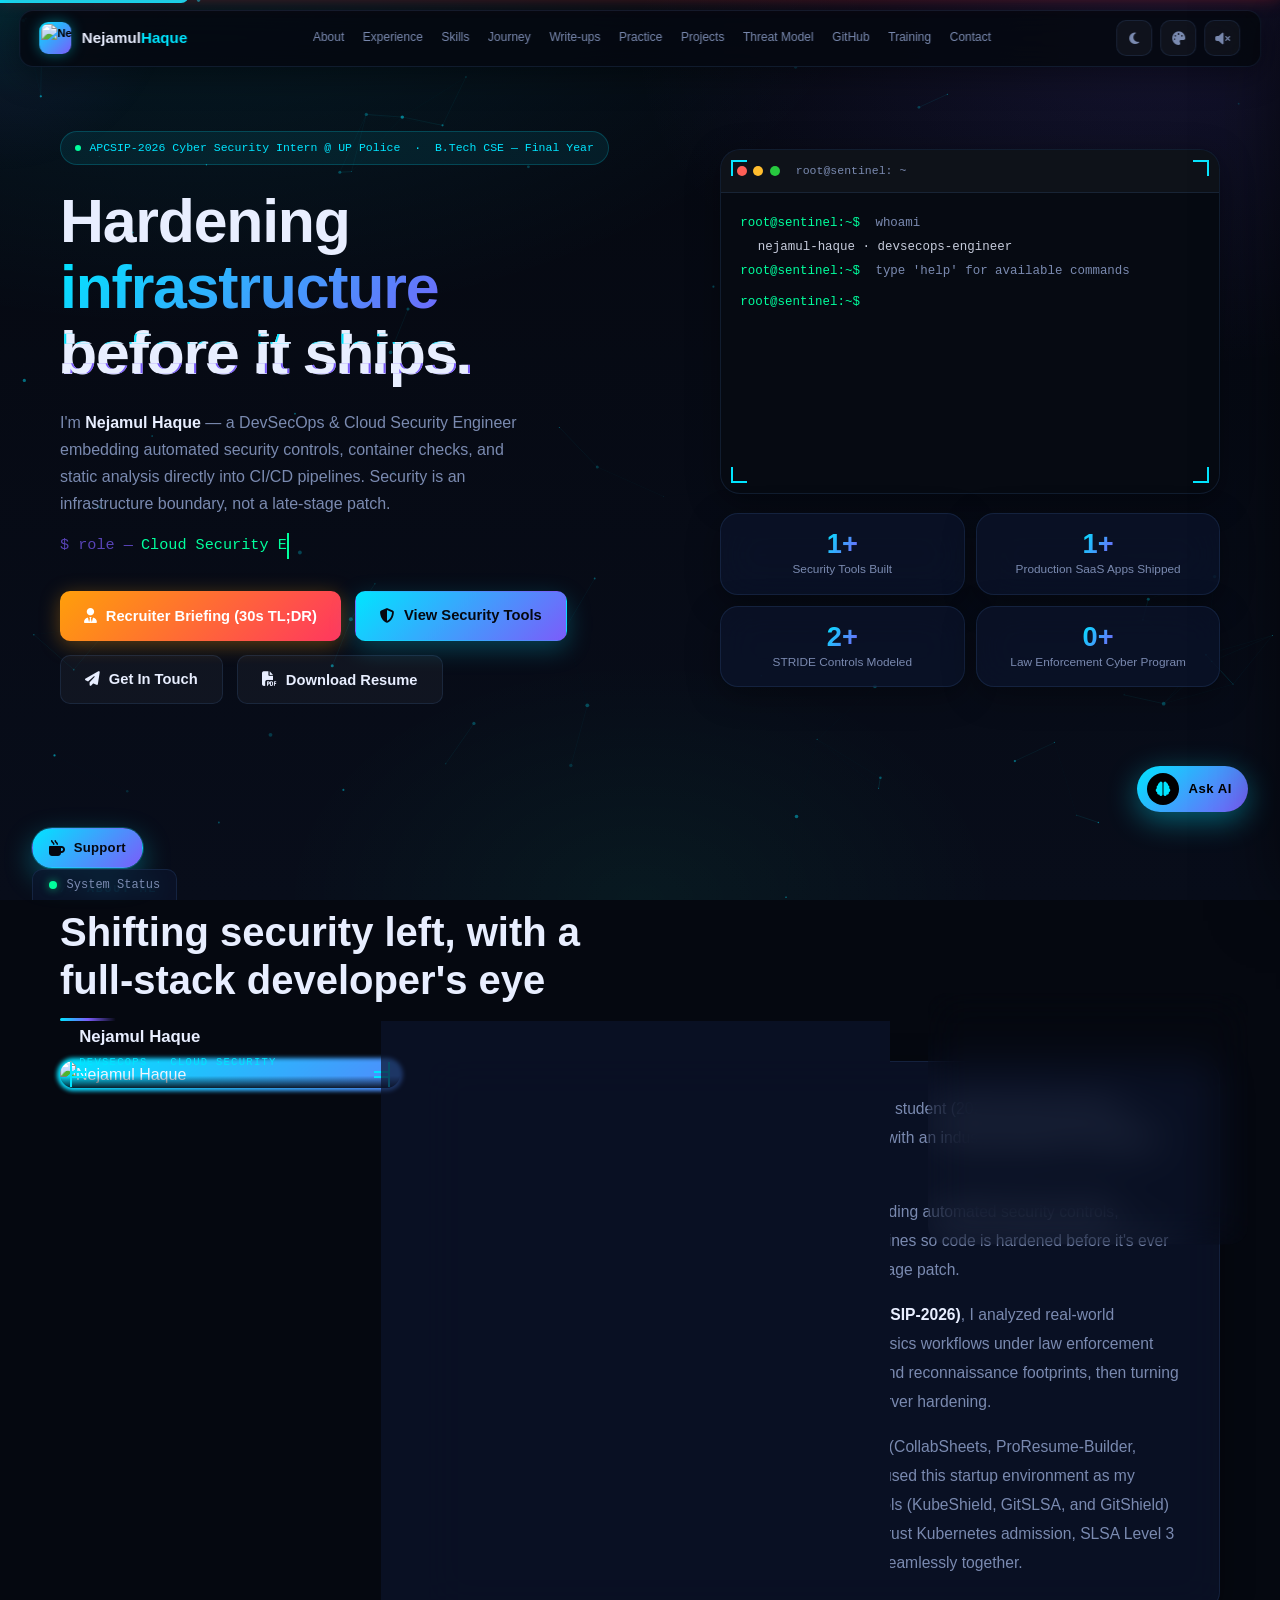
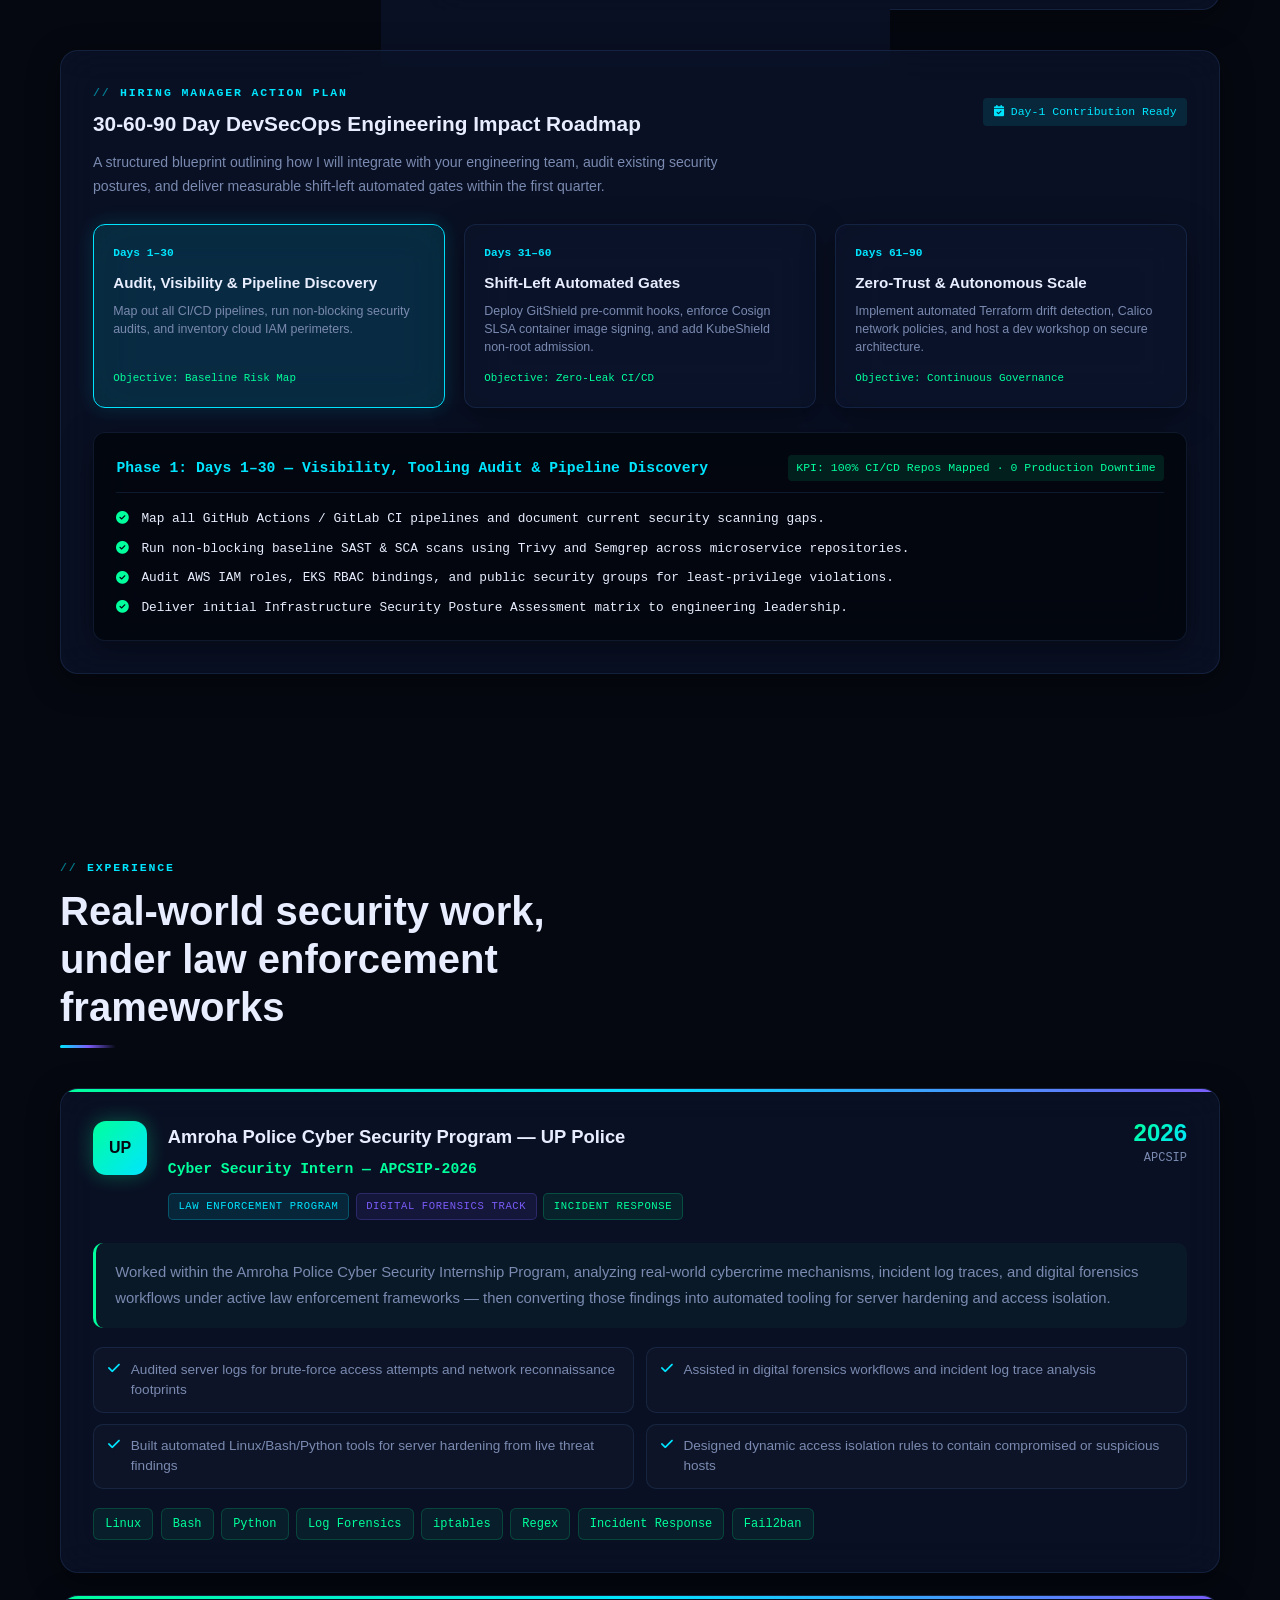
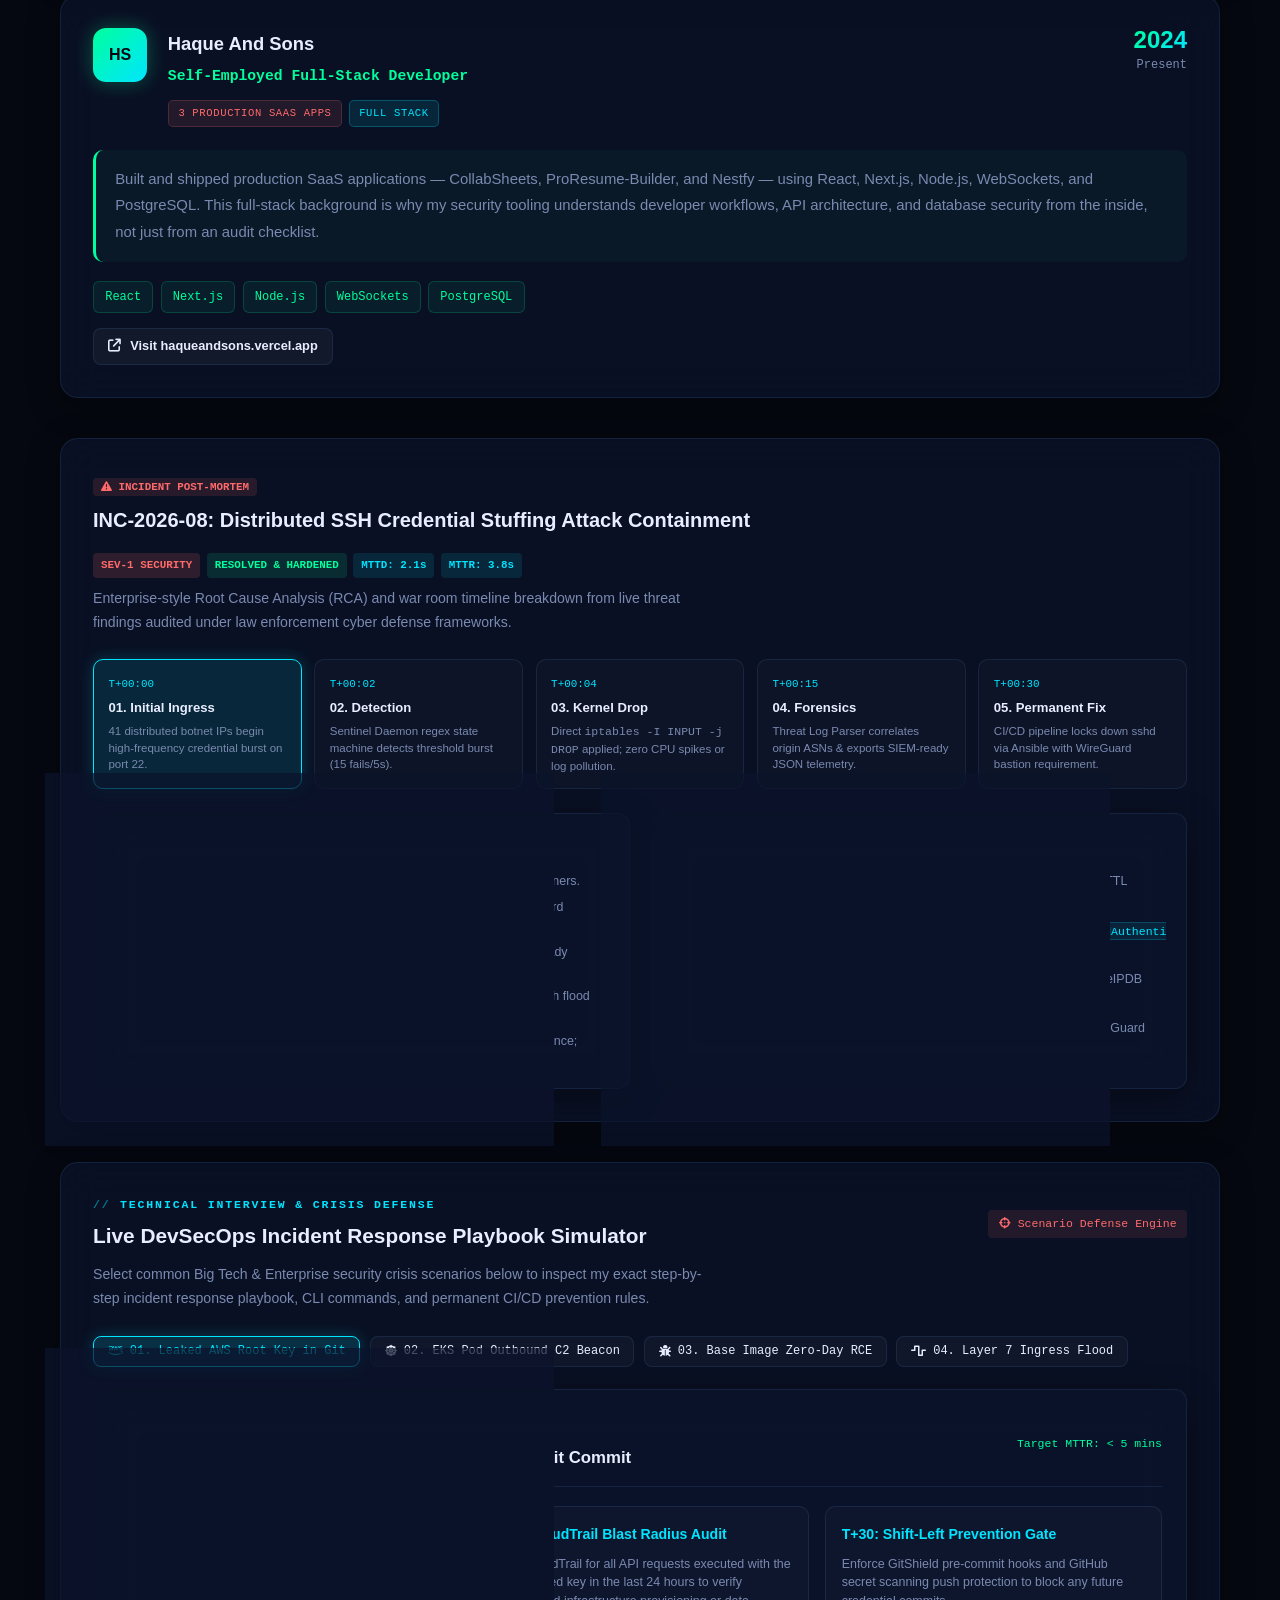
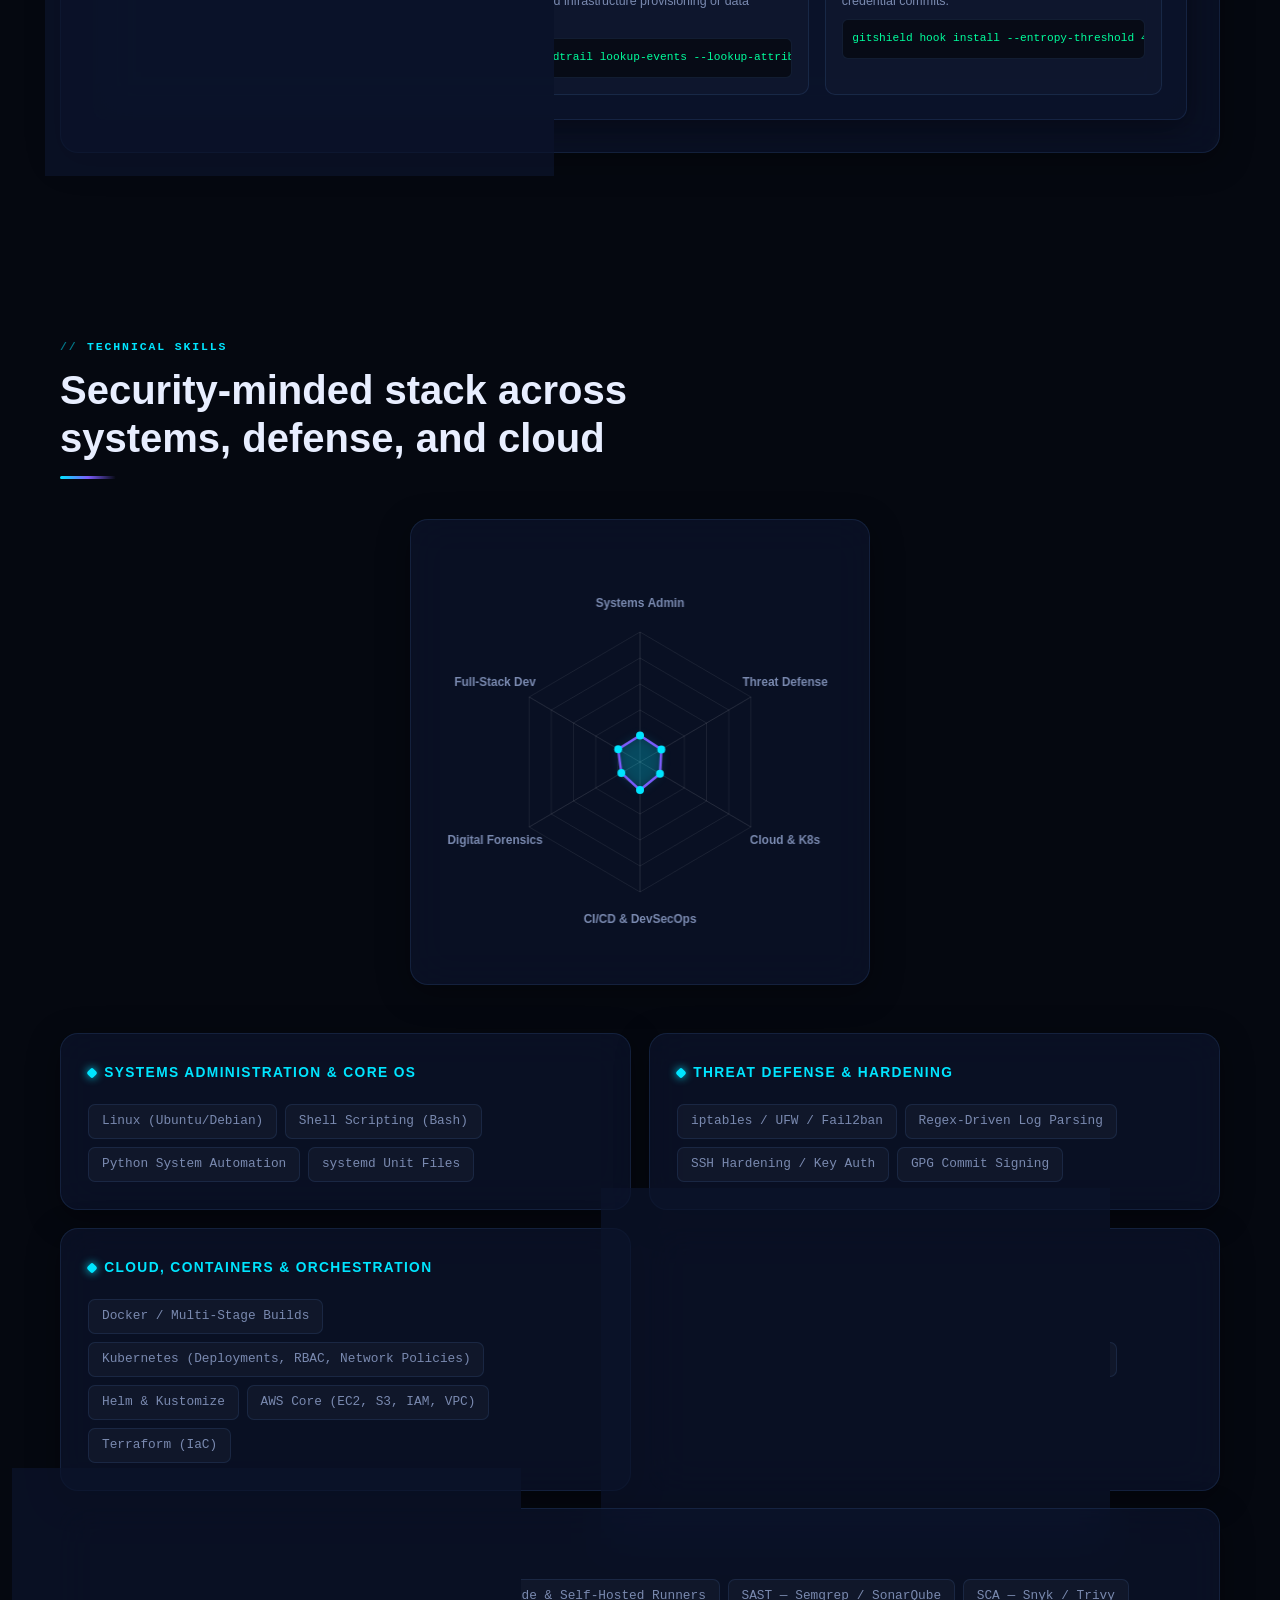
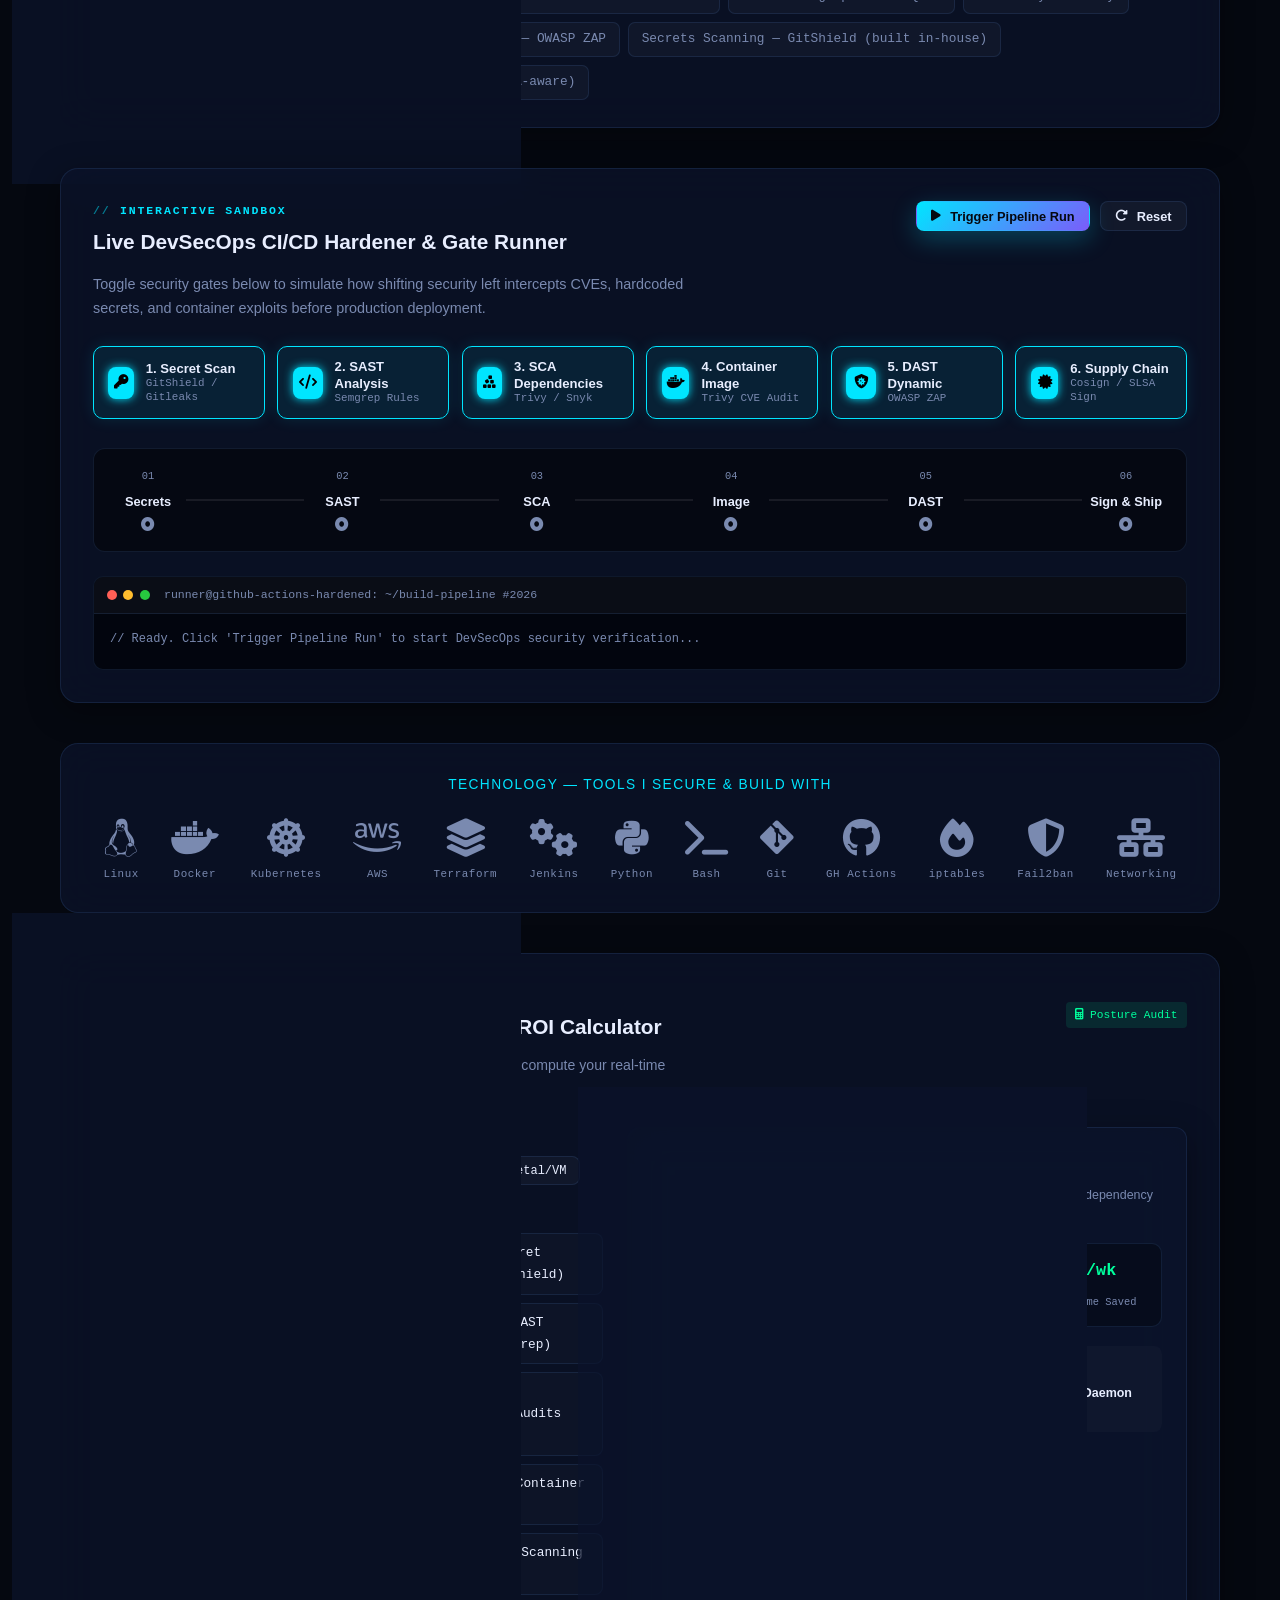
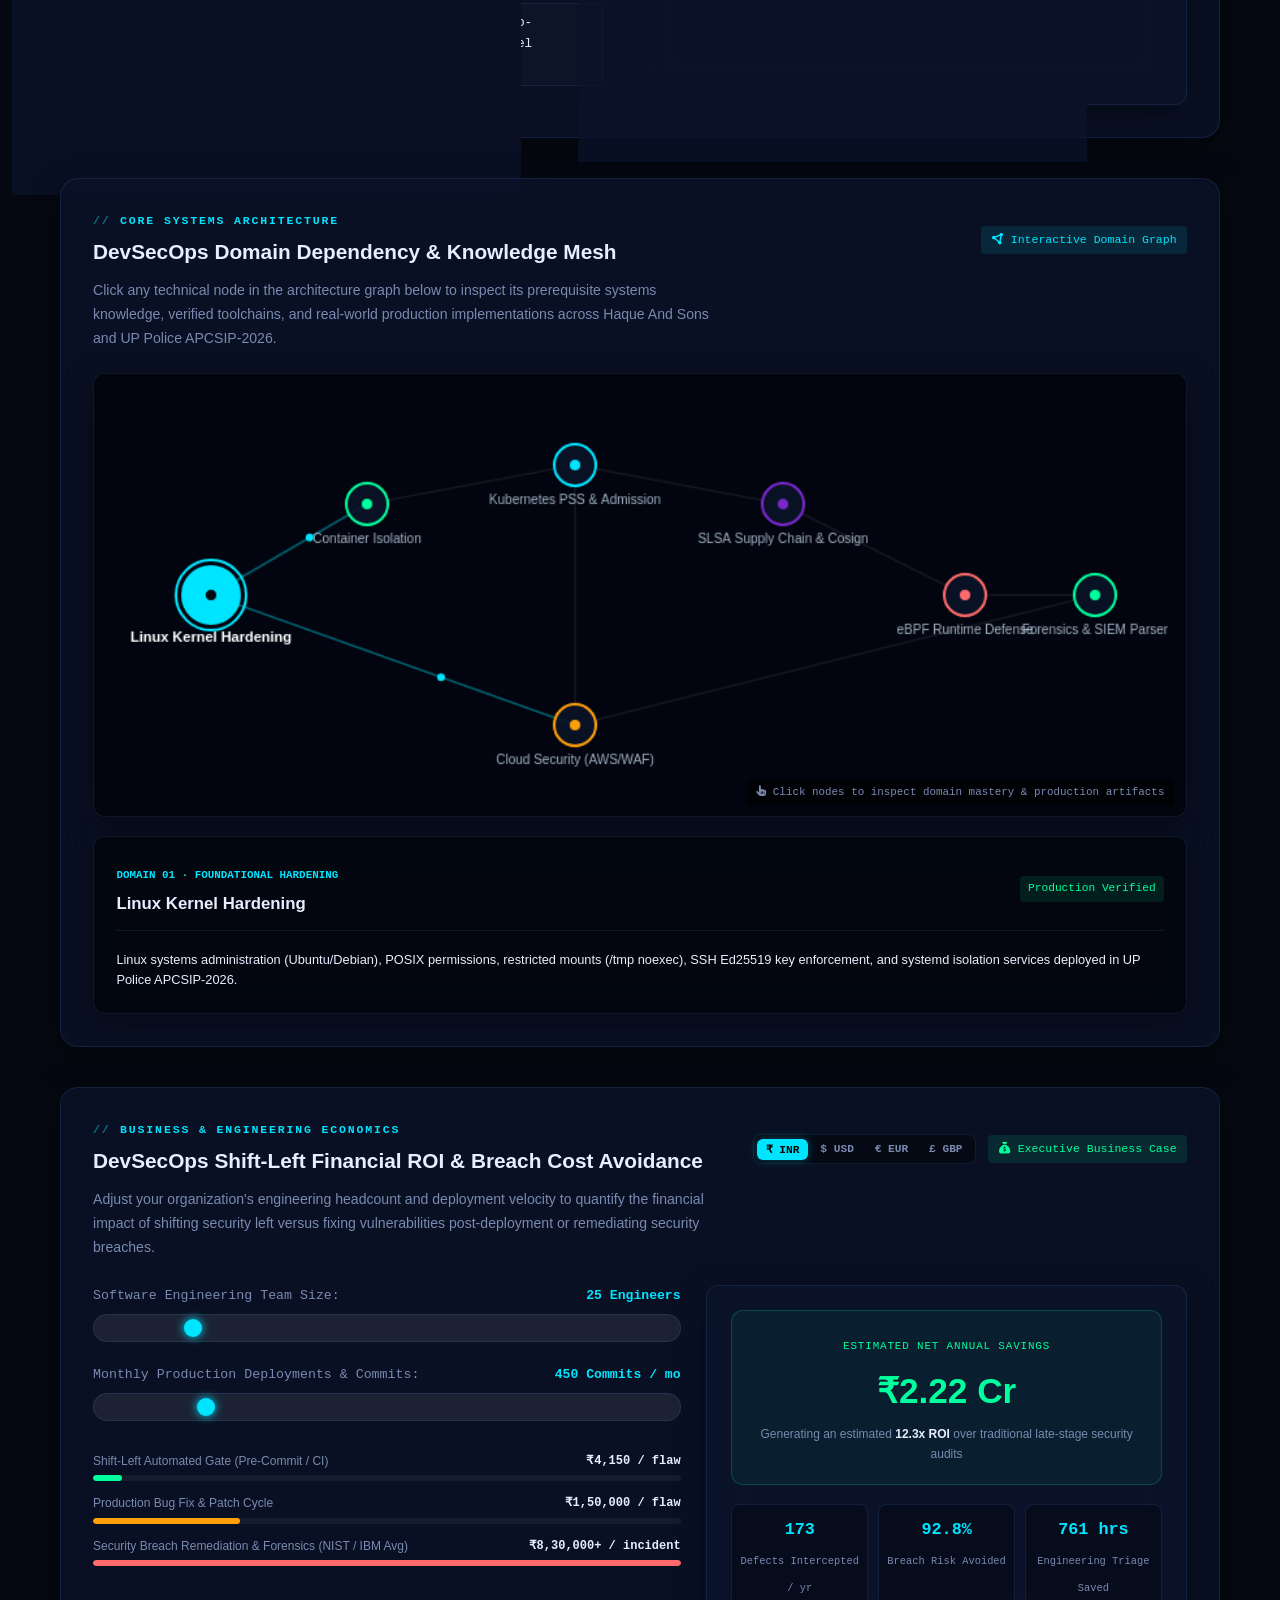
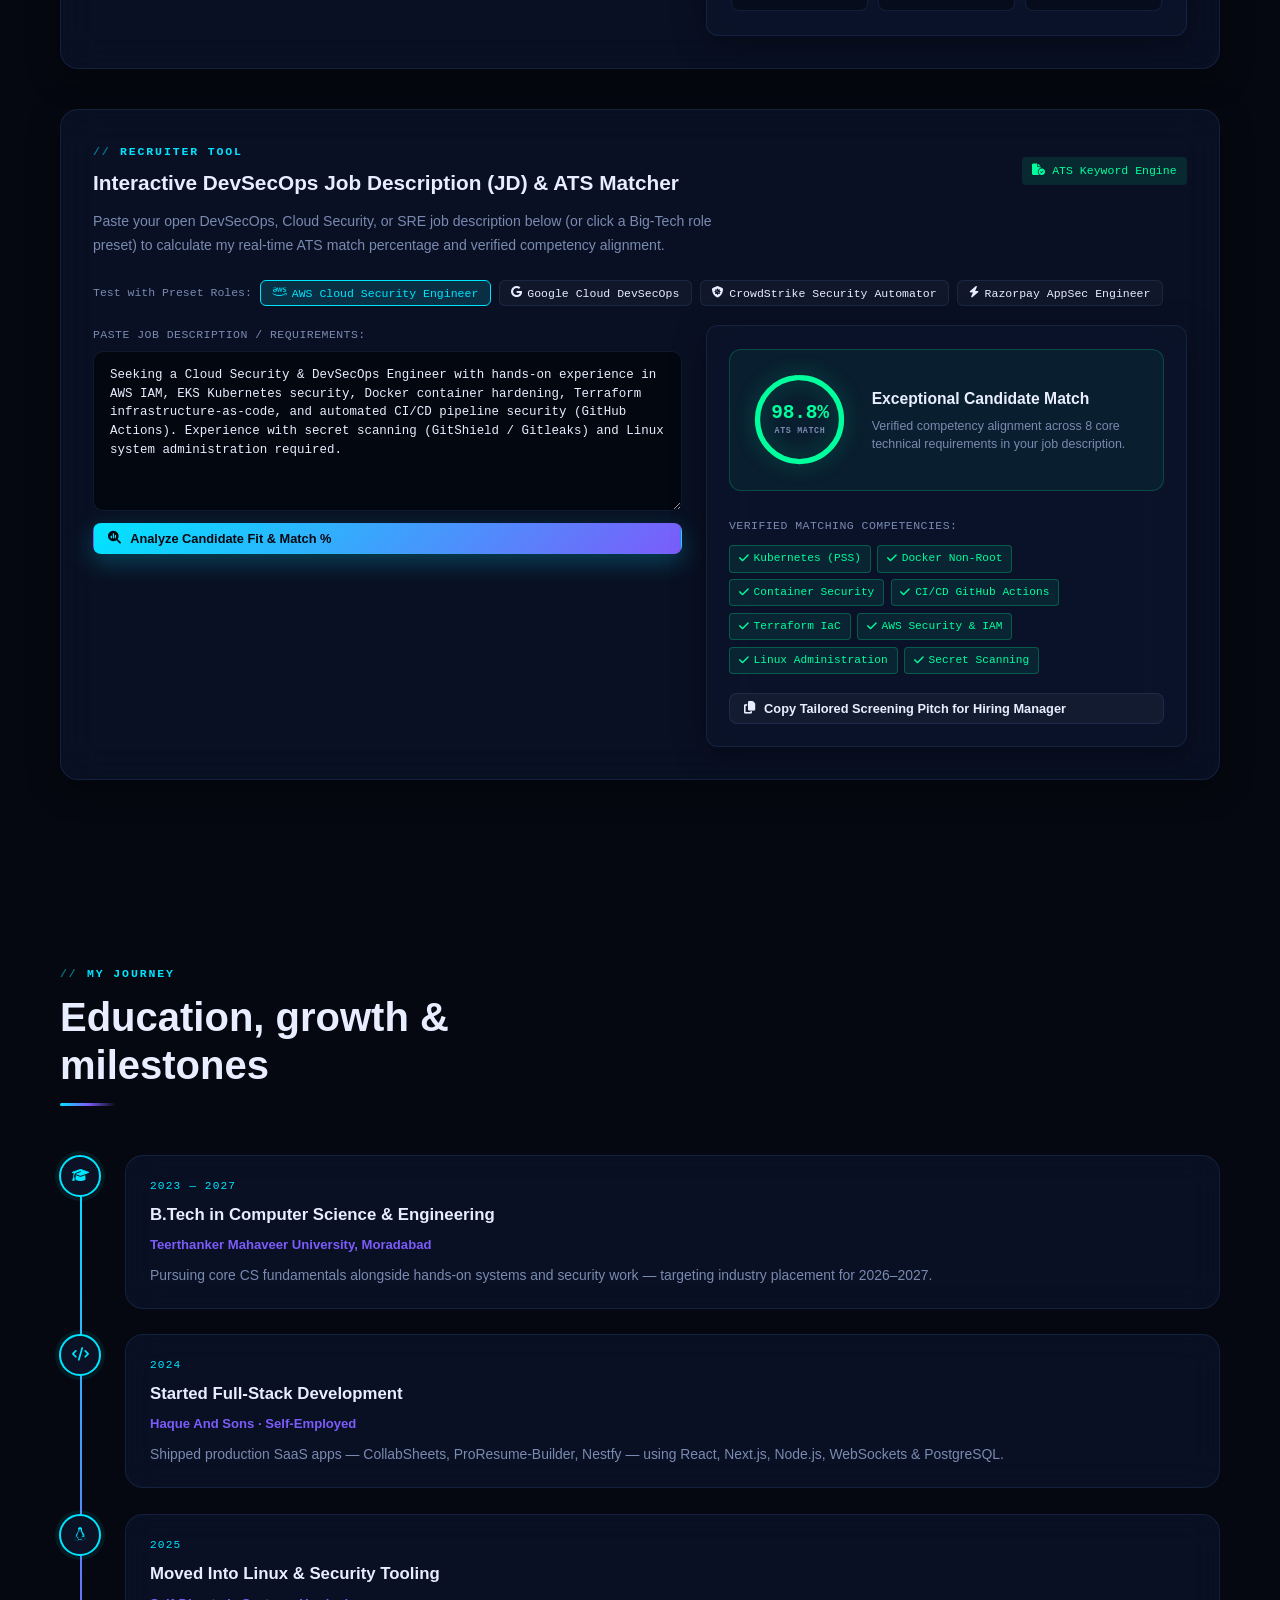
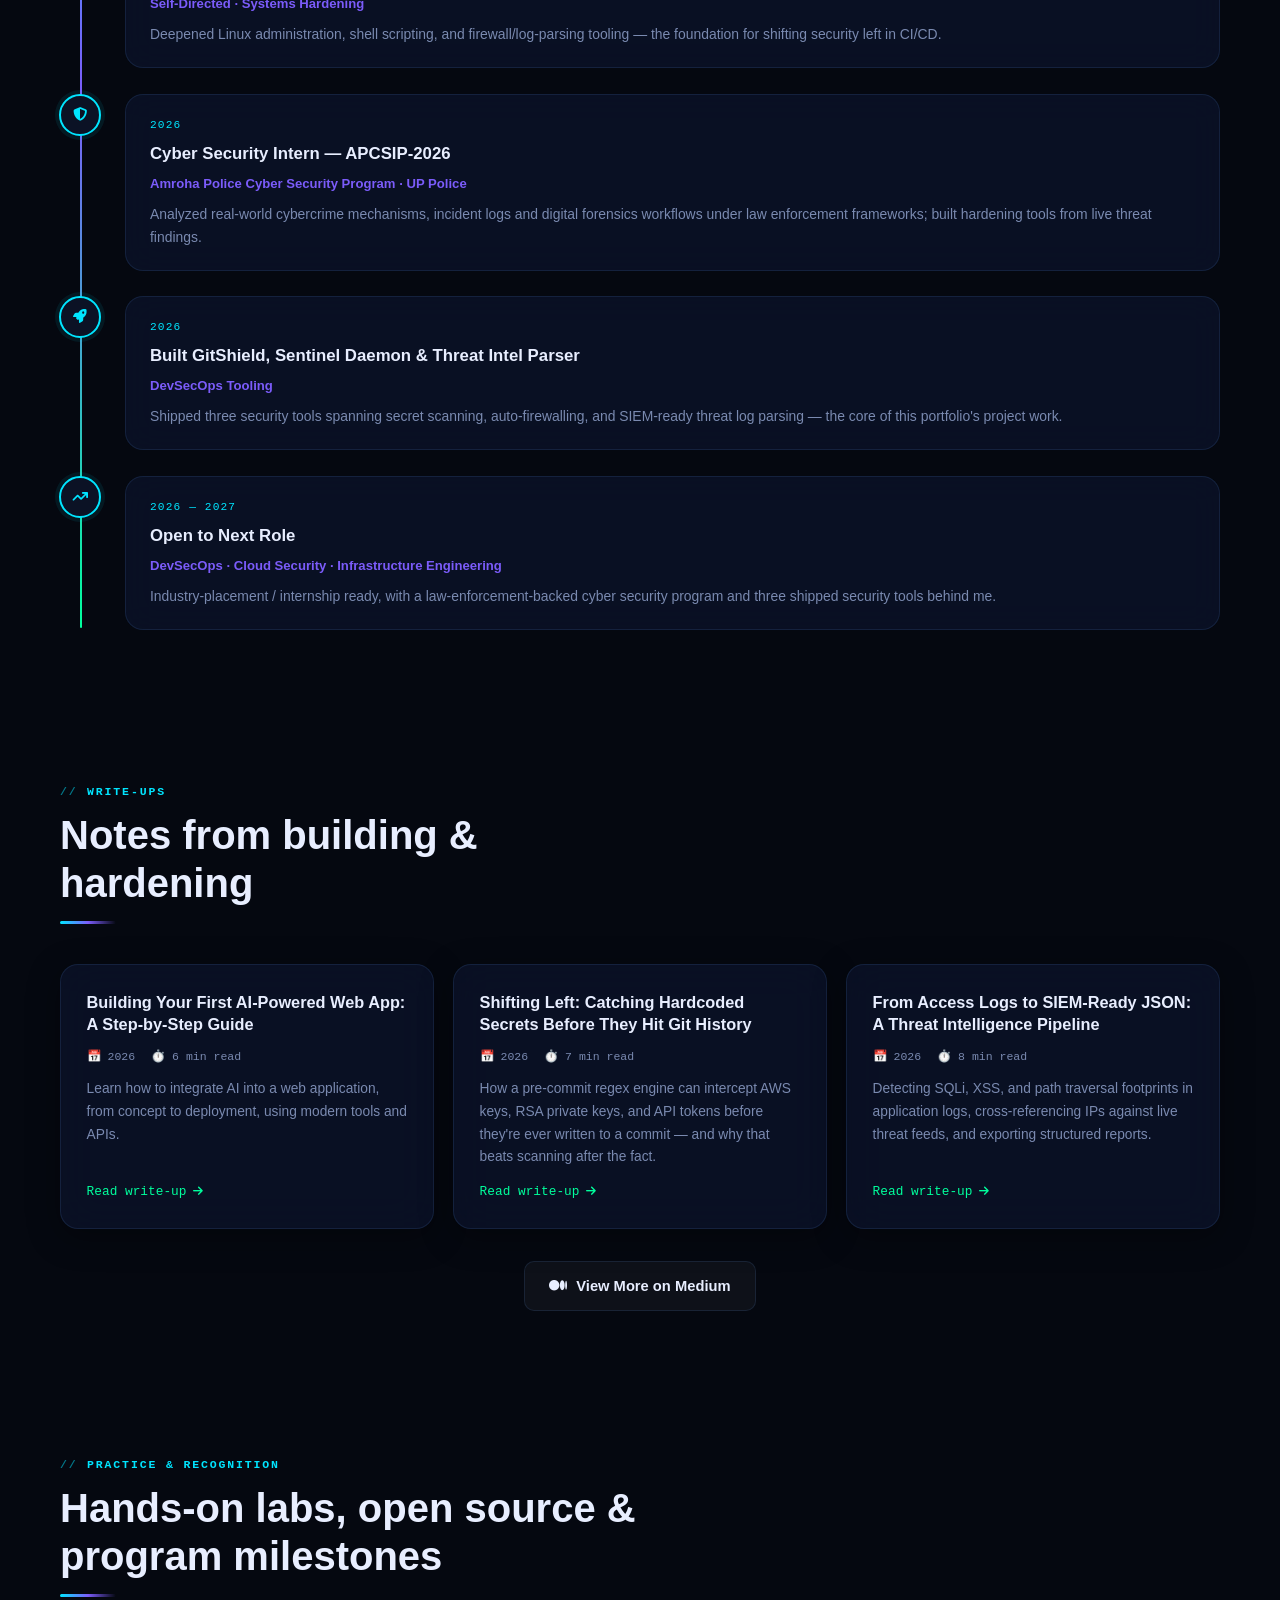
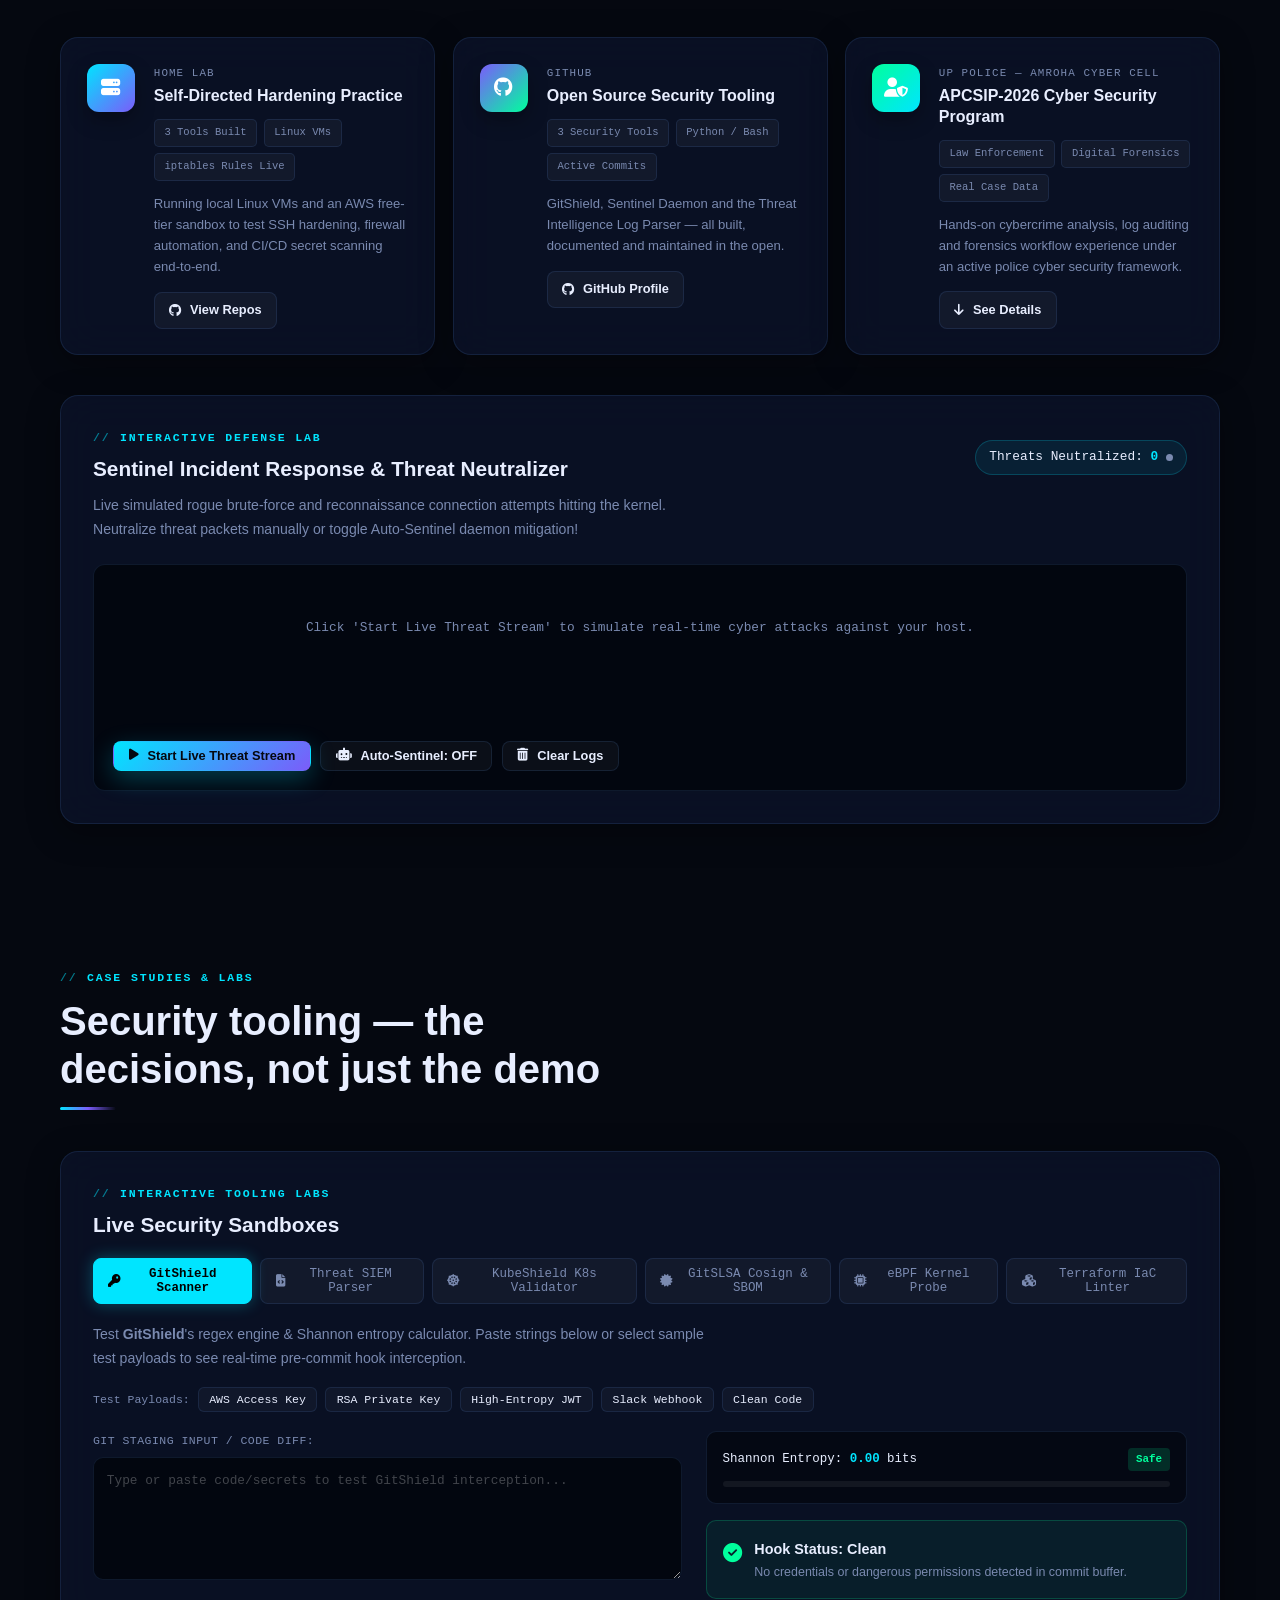
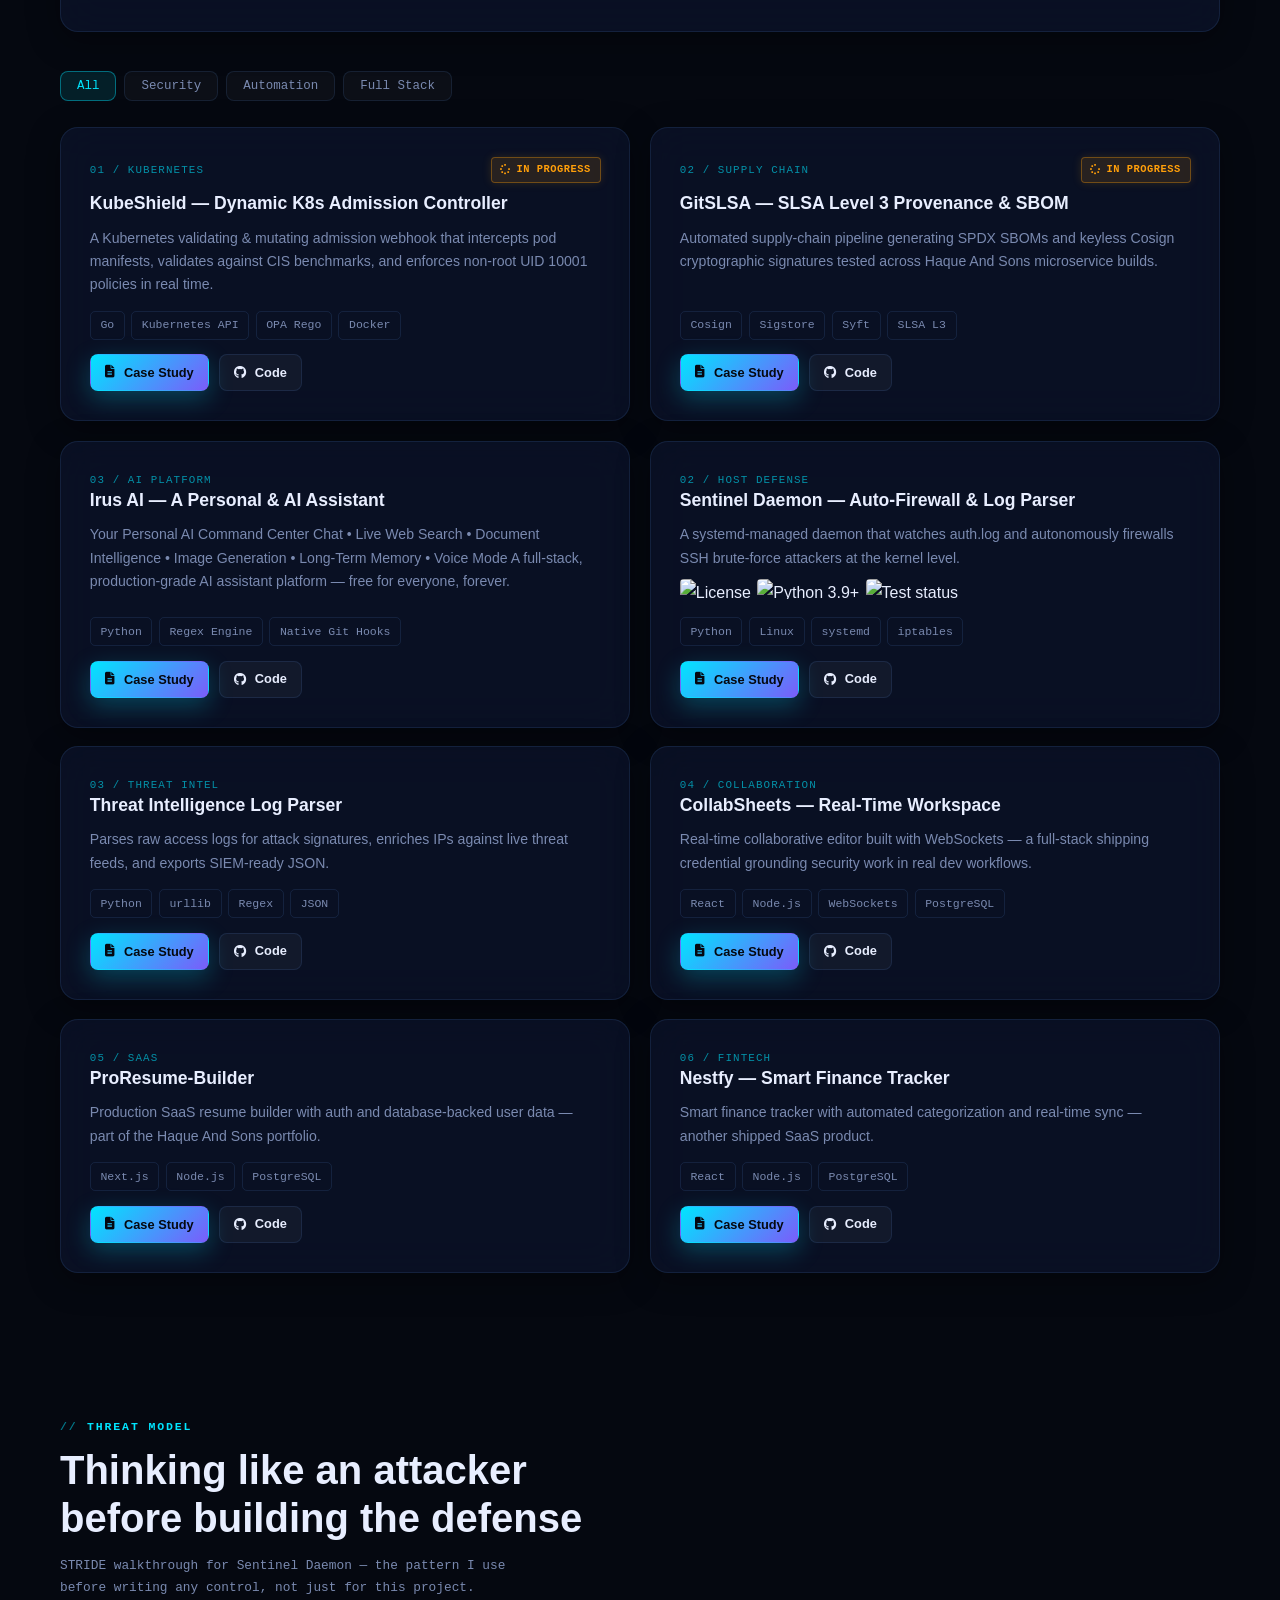
==== legacy/index.html @ c1a560e2 "feat: upgrade portfolio credibility and accessibility Preserve the previous page under legacy/ while" ====
<!DOCTYPE html>
<html lang="en">
<head>
  <meta charset="UTF-8" />
  <meta name="viewport" content="width=device-width, initial-scale=1.0, viewport-fit=cover" />
  <meta name="description" content="Nejamul Haque — DevSecOps & Cloud Security Engineer. Shifting security left with automated tooling, CI/CD hardening, and cloud-native defense." />
  <meta name="theme-color" content="#050810" />
  <meta property="og:type" content="website" />
  <meta property="og:title" content="Nejamul Haque | DevSecOps & Cloud Security Engineer" />
  <meta property="og:description" content="Shifting security left — automated security controls, CI/CD hardening, and cloud-native defense. APCSIP-2026 Cyber Security Intern @ UP Police." />
  <meta property="og:url" content="https://nejamulhaque.github.io/devsecops-portfolio/" />
  <meta property="og:image" content="https://nejamulhaque.github.io/devsecops-portfolio/assets/favicon/android-chrome-512x512.png" />
  <meta property="og:image:width" content="512" />
  <meta property="og:image:height" content="512" />
  <meta name="twitter:card" content="summary_large_image" />
  <meta name="twitter:title" content="Nejamul Haque | DevSecOps & Cloud Security Engineer" />
  <meta name="twitter:description" content="Shifting security left — automated security controls, CI/CD hardening, and cloud-native defense. APCSIP-2026 Cyber Security Intern @ UP Police." />
  <meta name="twitter:image" content="https://nejamulhaque.github.io/devsecops-portfolio/assets/favicon/android-chrome-512x512.png" />

  <!-- Favicons (generated set — see assets/favicon/) -->
  <link rel="icon" type="image/png" sizes="16x16" href="assets/favicon/favicon-16x16.png" />
  <link rel="icon" type="image/png" sizes="32x32" href="assets/favicon/favicon-32x32.png" />
  <link rel="icon" type="image/png" sizes="48x48" href="assets/favicon/favicon-48x48.png" />
  <link rel="shortcut icon" href="assets/favicon/favicon.ico" />
  <link rel="apple-touch-icon" sizes="180x180" href="assets/favicon/apple-touch-icon.png" />
  <link rel="icon" type="image/png" sizes="192x192" href="assets/favicon/android-chrome-192x192.png" />
  <link rel="icon" type="image/png" sizes="512x512" href="assets/favicon/android-chrome-512x512.png" />
  <link rel="manifest" href="site.webmanifest" />
  <meta name="msapplication-TileColor" content="#050810" />
  <meta name="msapplication-TileImage" content="assets/favicon/android-chrome-192x192.png" />

  <title>Nejamul Haque | DevSecOps & Cloud Security Engineer</title>
  <meta http-equiv="Content-Security-Policy" content="
    default-src 'self';
    script-src 'self';
    style-src 'self' 'unsafe-inline' https://fonts.googleapis.com https://cdnjs.cloudflare.com;
    font-src 'self' https://fonts.gstatic.com https://cdnjs.cloudflare.com;
    img-src 'self' data: https://avatars.githubusercontent.com https://raw.githubusercontent.com https://streak-stats.demolab.com https://github-readme-activity-graph.vercel.app https://api.qrserver.com https://img.shields.io;
    connect-src 'self' https://api.github.com https://formspree.io https://github-readme-activity-graph.vercel.app;
    form-action 'self' https://formspree.io;
    base-uri 'self';
    object-src 'none';
    frame-src 'none';
    upgrade-insecure-requests;
  " />
  <meta name="referrer" content="strict-origin-when-cross-origin" />
  <link rel="preconnect" href="https://fonts.googleapis.com" />
  <link rel="preconnect" href="https://fonts.gstatic.com" crossorigin />
  <link href="https://fonts.googleapis.com/css2?family=Syne:wght@500;600;700;800&family=DM+Sans:opsz,wght@9..40,300;9..40,400;9..40,500;9..40,600;9..40,700&family=JetBrains+Mono:wght@400;500;600&display=swap" rel="stylesheet" />
  <link rel="stylesheet" href="https://cdnjs.cloudflare.com/ajax/libs/font-awesome/6.5.1/css/all.min.css" />
  <link rel="stylesheet" href="styles.css" />
</head>
<body>
  <a class="skip-link" href="#main">Skip to main content</a>

  <div class="loader" id="loader">
    <div class="loader-inner">
      <div class="loader-logo">NH_DEVSECOPS</div>
      <div class="loader-bar"><div class="loader-bar-fill"></div></div>
    </div>
  </div>

  <canvas id="particles"></canvas>

  <header class="site-header">
    <a class="brand" href="#home">
      <span class="logo-orb"><img src="assets/favicon/android-chrome-192x192.png" alt="Nejamul Haque" /></span>
      <span class="brand-text">Nejamul<span>Haque</span></span>
    </a>
    <nav class="site-nav" id="siteNav" aria-label="Primary">
      <span class="nav-glider" id="navGlider" aria-hidden="true"></span>
      <a href="#about">About</a>
      <a href="#experience">Experience</a>
      <a href="#skills">Skills</a>
      <a href="#timeline">Journey</a>
      <a href="#articles">Write-ups</a>
      <a href="#achievements">Practice</a>
      <a href="#projects">Projects</a>
      <a href="#threatmodel">Threat Model</a>
      <a href="#github">GitHub</a>
      <a href="#certificates">Training</a>
      <a href="#contact">Contact</a>
    </nav>
    <div class="header-actions">
      <button class="theme-toggle" id="themeToggle" aria-label="Toggle theme">
        <i class="fa-solid fa-moon"></i><i class="fa-solid fa-sun"></i>
      </button>
      <!-- Dynamic Theme Palette Dropdown -->
      <div class="palette-wrap">
        <button class="palette-toggle" id="paletteToggle" aria-label="Change color theme">
          <i class="fa-solid fa-palette"></i>
        </button>
        <div class="palette-dropdown" id="paletteDropdown">
          <div class="palette-option active" data-palette="cyber">
            <div class="palette-swatch" style="background: linear-gradient(135deg, #00e5ff, #7b5cfa)"></div>
            Cyber (Default)
          </div>
          <div class="palette-option" data-palette="hacker">
            <div class="palette-swatch" style="background: linear-gradient(135deg, #00ff41, #39ff14)"></div>
            Hacker
          </div>
          <div class="palette-option" data-palette="royal">
            <div class="palette-swatch" style="background: linear-gradient(135deg, #bf5af2, #ff375f)"></div>
            Royal
          </div>
          <div class="palette-option" data-palette="ember">
            <div class="palette-swatch" style="background: linear-gradient(135deg, #ff6b35, #ff2d55)"></div>
            Ember
          </div>
        </div>
      </div>
      <button class="sound-toggle" id="soundToggle" aria-label="Toggle sound effects" title="Toggle audio feedback">
        <i class="fa-solid fa-volume-xmark" id="soundIcon"></i>
      </button>
      <button class="nav-burger" id="navBurger" aria-label="Open menu" aria-controls="mobileDrawer" aria-expanded="false">
        <span></span><span></span><span></span>
      </button>
    </div>
  </header>

    <!-- Mobile slide-in drawer -->
  <div class="drawer-backdrop" id="drawerBackdrop"></div>
  <aside class="mobile-drawer" id="mobileDrawer" aria-hidden="true">
    <div class="drawer-head">
      <span class="drawer-logo">NH_DEVSECOPS</span>
      <button class="drawer-close" id="drawerClose" aria-label="Close menu"><i class="fa-solid fa-xmark"></i></button>
    </div>
    <nav class="drawer-nav" id="drawerNav" aria-label="Mobile"></nav>
    <div class="drawer-foot">
      <span class="drawer-avail">Open to Internship &amp; Placement Roles — 2026–2027</span>
      <div class="drawer-socials">
        <a href="https://github.com/NejamulHaque" aria-label="GitHub"><i class="fa-brands fa-github"></i></a>
        <a href="https://linkedin.com/in/NejamulHaque" aria-label="LinkedIn"><i class="fa-brands fa-linkedin-in"></i></a>
        <a href="https://nejamulhaque.medium.com/" aria-label="Medium"><i class="fa-brands fa-medium"></i></a>
      </div>
    </div>
  </aside>

  <main id="main">

    <!-- HERO -->
    <section class="section hero" id="home">
      <div class="hero-content reveal">
        <div class="hero-badge">APCSIP‑2026 Cyber Security Intern @ UP Police &nbsp;·&nbsp; B.Tech CSE — Final Year</div>
        <h1>Hardening <span class="gradient-text">infrastructure</span><br /><span class="glitch" data-text="before it ships.">before it ships.</span></h1>
        <p class="hero-subtext">I'm <strong>Nejamul Haque</strong> — a DevSecOps &amp; Cloud Security Engineer embedding automated security controls, container checks, and static analysis directly into CI/CD pipelines. Security is an infrastructure boundary, not a late-stage patch.</p>
        <div class="typewriter-wrap">
          <span class="typewriter-prefix">$ role —</span>
          <span class="typewriter" id="typewriter"></span>
        </div>
        <div class="hero-cta">
          <button class="btn btn-recruiter" id="recruiterModeBtn" type="button"><i class="fa-solid fa-user-tie"></i> Recruiter Briefing (30s TL;DR)</button>
          <a class="btn btn-primary" href="#projects"><i class="fa-solid fa-shield-halved"></i> View Security Tools</a>
          <a class="btn btn-secondary" href="#contact"><i class="fa-solid fa-paper-plane"></i> Get In Touch</a>
          <button class="btn btn-secondary" id="printResumeBtn" type="button" title="Print or save as PDF"><i class="fa-solid fa-file-pdf"></i> Download Resume</button>
        </div>
      </div>

      <div class="hero-right reveal">
        <div class="photo-card-3d glass terminal-mock" id="photoCard3d">
          <div class="term-bar">
            <span class="term-dot red"></span><span class="term-dot yellow"></span><span class="term-dot green"></span>
            <span class="term-title">root@sentinel: ~</span>
          </div>
          <div class="term-body" id="termBody">
            <div class="term-output" id="termOutput">
              <div class="term-line"><span class="term-prompt">root@sentinel:~$</span> whoami</div>
              <div class="term-out">nejamul-haque · devsecops-engineer</div>
              <div class="term-line"><span class="term-prompt">root@sentinel:~$</span> type 'help' for available commands</div>
            </div>
            <div class="term-input-line">
              <span class="term-prompt">root@sentinel:~$</span>
              <input type="text" id="termInput" class="term-input" autocomplete="off" spellcheck="false" aria-label="Terminal input" />
            </div>
          </div>
          <div class="photo-scan"></div>
          <span class="photo-hud-corner tl"></span><span class="photo-hud-corner tr"></span>
          <span class="photo-hud-corner bl"></span><span class="photo-hud-corner br"></span>
        </div>

        <div class="stats-mini">
          <div class="stat-mini glass"><div class="stat-number" data-target="3">0</div><p>Security Tools Built</p></div>
          <div class="stat-mini glass"><div class="stat-number" data-target="3">0</div><p>Production SaaS Apps Shipped</p></div>
          <div class="stat-mini glass"><div class="stat-number" data-target="6">0</div><p>STRIDE Controls Modeled</p></div>
          <div class="stat-mini glass"><div class="stat-number" data-target="1">0</div><p>Law Enforcement Cyber Program</p></div>
        </div>
      </div>
    </section>

    <!-- ABOUT (image restored, like previous) -->
    <section class="section" id="about">
      <div class="section-head reveal"><p class="eyebrow">About Me</p><h2>Shifting security left, with a full-stack developer's eye</h2></div>
      <div class="about-grid">
        <div class="about-photo-wrap reveal">
          <div class="about-photo-border"></div>
          <img id="aboutPhoto" src="assets/profile.png" alt="Nejamul Haque" loading="lazy" />
          <div class="photo-hud">
            <div class="photo-hud-name">Nejamul Haque</div>
            <div class="photo-hud-title">DEVSECOPS · CLOUD SECURITY</div>
          </div>
          <span class="photo-hud-corner tl"></span><span class="photo-hud-corner tr"></span>
          <span class="photo-hud-corner bl"></span><span class="photo-hud-corner br"></span>
        </div>
        <div class="about-card glass reveal">
          <p>I'm <strong>Nejamul Haque</strong> — a final-year B.Tech Computer Science student (2023–2027) focused on DevSecOps, Cloud Security, and Infrastructure Engineering, with an industry placement / internship-ready target for 2026–2027.</p>
          <p>My working philosophy is <strong>"Shifting Security Left"</strong> — embedding automated security controls, container checks, and static analysis directly into CI/CD pipelines so code is hardened before it's ever deployed. Security is an infrastructure boundary, not a late-stage patch.</p>
          <p>Through the <strong>Amroha Police Cyber Security Program (APCSIP‑2026)</strong>, I analyzed real-world cybercrime mechanisms, incident log traces, and digital forensics workflows under law enforcement frameworks — auditing server logs for brute-force attempts and reconnaissance footprints, then turning those findings into automated Linux/Bash/Python tools for server hardening.</p>
          <p>I also run <a href="https://haqueandsons.vercel.app" target="_blank" rel="noopener" style="color:var(--accent); text-decoration:underline;"><strong>Haque And Sons</strong></a>, shipping production SaaS apps (CollabSheets, ProResume-Builder, Nestfy) with React, Next.js, WebSockets and PostgreSQL. I used this startup environment as my <strong>production testbed</strong> to benchmark automated security controls (KubeShield, GitSLSA, and GitShield) against real-world developer workflows — proving that zero-trust Kubernetes admission, SLSA Level 3 supply chain attestation, and sub-30s CI build velocity work seamlessly together.</p>
        </div>
      </div>

      <!-- 30-60-90 DAY ONBOARDING ROADMAP FOR HIRING MANAGERS -->
      <div class="onboarding-wrap glass reveal" id="onboardingPlan">
        <div class="onboarding-head">
          <div>
            <div class="eyebrow" style="margin-bottom:0.2rem">Hiring Manager Action Plan</div>
            <h3 class="onboarding-title">30-60-90 Day DevSecOps Engineering Impact Roadmap</h3>
          </div>
          <span class="onboarding-badge"><i class="fa-solid fa-calendar-check"></i> Day-1 Contribution Ready</span>
        </div>
        <p class="onboarding-desc">A structured blueprint outlining how I will integrate with your engineering team, audit existing security postures, and deliver measurable shift-left automated gates within the first quarter.</p>

        <div class="onboarding-grid">
          <div class="onboard-card glass active" data-phase="30">
            <div class="onboard-phase-tag">Days 1–30</div>
            <h4>Audit, Visibility &amp; Pipeline Discovery</h4>
            <p>Map out all CI/CD pipelines, run non-blocking security audits, and inventory cloud IAM perimeters.</p>
            <span class="onboard-status">Objective: Baseline Risk Map</span>
          </div>

          <div class="onboard-card glass" data-phase="60">
            <div class="onboard-phase-tag">Days 31–60</div>
            <h4>Shift-Left Automated Gates</h4>
            <p>Deploy GitShield pre-commit hooks, enforce Cosign SLSA container image signing, and add KubeShield non-root admission.</p>
            <span class="onboard-status">Objective: Zero-Leak CI/CD</span>
          </div>

          <div class="onboard-card glass" data-phase="90">
            <div class="onboard-phase-tag">Days 61–90</div>
            <h4>Zero-Trust &amp; Autonomous Scale</h4>
            <p>Implement automated Terraform drift detection, Calico network policies, and host a dev workshop on secure architecture.</p>
            <span class="onboard-status">Objective: Continuous Governance</span>
          </div>
        </div>

        <div class="onboard-detail-box glass" id="onboardDetailBox">
          <div class="onboard-detail-head">
            <h4 id="onboardPhaseTitle">Phase 1: Days 1–30 — Visibility, Tooling Audit &amp; Pipeline Discovery</h4>
            <span class="onboard-kpi" id="onboardPhaseKpi">KPI: 100% CI/CD Repos Mapped · 0 Production Downtime</span>
          </div>
          <div class="onboard-deliverables" id="onboardDeliverables">
            <!-- Populated via JS -->
          </div>
        </div>
      </div>
    </section>

    <!-- EXPERIENCE -->
    <section class="section" id="experience">
      <div class="section-head reveal"><p class="eyebrow">Experience</p><h2>Real-world security work, under law enforcement frameworks</h2></div>

      <article class="exp-card glass reveal">
        <div class="exp-header">
          <div class="exp-logo">UP</div>
          <div class="exp-meta">
            <h3 class="exp-company">Amroha Police Cyber Security Program — UP Police</h3>
            <p class="exp-role">Cyber Security Intern — APCSIP‑2026</p>
            <div class="exp-badges">
              <span class="exp-badge badge-aicte">Law Enforcement Program</span>
              <span class="exp-badge badge-icac">Digital Forensics Track</span>
              <span class="exp-badge badge-google">Incident Response</span>
            </div>
          </div>
          <div class="exp-date"><div class="exp-duration">2026</div><div class="exp-period">APCSIP</div></div>
        </div>
        <div class="exp-body">
          <p class="exp-description">Worked within the Amroha Police Cyber Security Internship Program, analyzing real-world cybercrime mechanisms, incident log traces, and digital forensics workflows under active law enforcement frameworks — then converting those findings into automated tooling for server hardening and access isolation.</p>
          <div class="exp-highlights">
            <div class="exp-highlight-item"><i class="fa-solid fa-check"></i>Audited server logs for brute-force access attempts and network reconnaissance footprints</div>
            <div class="exp-highlight-item"><i class="fa-solid fa-check"></i>Assisted in digital forensics workflows and incident log trace analysis</div>
            <div class="exp-highlight-item"><i class="fa-solid fa-check"></i>Built automated Linux/Bash/Python tools for server hardening from live threat findings</div>
            <div class="exp-highlight-item"><i class="fa-solid fa-check"></i>Designed dynamic access isolation rules to contain compromised or suspicious hosts</div>
          </div>
          <div class="exp-tech"><span>Linux</span><span>Bash</span><span>Python</span><span>Log Forensics</span><span>iptables</span><span>Regex</span><span>Incident Response</span><span>Fail2ban</span></div>
        </div>
      </article>

      <article class="exp-card glass reveal">
        <div class="exp-header">
          <div class="exp-logo">HS</div>
          <div class="exp-meta">
            <h3 class="exp-company">Haque And Sons</h3>
            <p class="exp-role">Self-Employed Full-Stack Developer</p>
            <div class="exp-badges"><span class="exp-badge badge-nip">3 Production SaaS Apps</span><span class="exp-badge badge-aicte">Full Stack</span></div>
          </div>
          <div class="exp-date"><div class="exp-duration">2024</div><div class="exp-period">Present</div></div>
        </div>
        <div class="exp-body">
          <p class="exp-description">Built and shipped production SaaS applications — CollabSheets, ProResume-Builder, and Nestfy — using React, Next.js, Node.js, WebSockets, and PostgreSQL. This full-stack background is why my security tooling understands developer workflows, API architecture, and database security from the inside, not just from an audit checklist.</p>
          <div class="exp-tech"><span>React</span><span>Next.js</span><span>Node.js</span><span>WebSockets</span><span>PostgreSQL</span></div>
          <div style="margin-top: 0.9rem;">
            <a class="btn btn-sm btn-secondary" href="https://haqueandsons.vercel.app" target="_blank" rel="noopener">
              <i class="fa-solid fa-arrow-up-right-from-square"></i> Visit haqueandsons.vercel.app
            </a>
          </div>
        </div>
      </article>

      <!-- PRODUCTION INCIDENT POST-MORTEM (WAR ROOM) -->
      <div class="postmortem-wrap glass reveal" id="postMortem">
        <div class="postmortem-head">
          <div class="postmortem-title-area">
            <span class="incident-badge"><i class="fa-solid fa-triangle-exclamation"></i> INCIDENT POST-MORTEM</span>
            <h3>INC-2026-08: Distributed SSH Credential Stuffing Attack Containment</h3>
          </div>
          <div class="incident-meta-pills">
            <span class="p-pill severity-sev1">SEV-1 SECURITY</span>
            <span class="p-pill status-resolved">RESOLVED &amp; HARDENED</span>
            <span class="p-pill mttd">MTTD: 2.1s</span>
            <span class="p-pill mttr">MTTR: 3.8s</span>
          </div>
        </div>

        <p class="postmortem-desc">Enterprise-style Root Cause Analysis (RCA) and war room timeline breakdown from live threat findings audited under law enforcement cyber defense frameworks.</p>

        <div class="timeline-stepper">
          <div class="step-card active" data-step="1">
            <span class="step-time">T+00:00</span>
            <strong>01. Initial Ingress</strong>
            <p>41 distributed botnet IPs begin high-frequency credential burst on port 22.</p>
          </div>
          <div class="step-card" data-step="2">
            <span class="step-time">T+00:02</span>
            <strong>02. Detection</strong>
            <p>Sentinel Daemon regex state machine detects threshold burst (15 fails/5s).</p>
          </div>
          <div class="step-card" data-step="3">
            <span class="step-time">T+00:04</span>
            <strong>03. Kernel Drop</strong>
            <p>Direct <code>iptables -I INPUT -j DROP</code> applied; zero CPU spikes or log pollution.</p>
          </div>
          <div class="step-card" data-step="4">
            <span class="step-time">T+00:15</span>
            <strong>04. Forensics</strong>
            <p>Threat Log Parser correlates origin ASNs &amp; exports SIEM-ready JSON telemetry.</p>
          </div>
          <div class="step-card" data-step="5">
            <span class="step-time">T+00:30</span>
            <strong>05. Permanent Fix</strong>
            <p>CI/CD pipeline locks down sshd via Ansible with WireGuard bastion requirement.</p>
          </div>
        </div>

        <div class="rca-grid">
          <div class="rca-box glass">
            <h4><i class="fa-solid fa-magnifying-glass-chart"></i> 5-Whys Root Cause Analysis (RCA)</h4>
            <ol class="whys-list">
              <li><strong>Why did the burst occur?</strong> Public SSH port was reachable by external scanners.</li>
              <li><strong>Why was password auth probed?</strong> Attackers attempted automated password spraying.</li>
              <li><strong>Why were no accounts compromised?</strong> PasswordAuthentication was already disabled; Ed25519 keys enforced.</li>
              <li><strong>Why was auto-firewalling triggered?</strong> Sentinel Daemon intercepted the auth flood before log saturation.</li>
              <li><strong>Root Cause:</strong> Default internet-facing port exposed to automated reconnaissance; mitigated by zero-trust bastion isolation.</li>
            </ol>
          </div>

          <div class="rca-box glass">
            <h4><i class="fa-solid fa-shield-check"></i> Corrective &amp; Preventive Actions (CAPA)</h4>
            <ul class="capa-list">
              <li><i class="fa-solid fa-circle-check"></i> <strong>Automated Kernel Drops:</strong> Deployed Sentinel Daemon with 1-hour rolling TTL blocklist.</li>
              <li><i class="fa-solid fa-circle-check"></i> <strong>CI/CD SSH Hardening Hook:</strong> Pre-commit validation preventing <code>PasswordAuthentication yes</code> in git.</li>
              <li><i class="fa-solid fa-circle-check"></i> <strong>Threat Intel Sync:</strong> Automated daily sync against AlienVault OTX and AbuseIPDB feeds.</li>
              <li><i class="fa-solid fa-circle-check"></i> <strong>Zero-Trust Bastion:</strong> Moved all management interfaces behind private WireGuard mesh.</li>
            </ul>
          </div>
        </div>
      </div>

      <!-- LIVE DEVSECOPS INCIDENT & INTERVIEW DEFENSE SIMULATOR -->
      <div class="interview-sim-wrap glass reveal" id="interviewSim">
        <div class="interview-sim-head">
          <div>
            <div class="eyebrow" style="margin-bottom:0.2rem">Technical Interview &amp; Crisis Defense</div>
            <h3 class="interview-sim-title">Live DevSecOps Incident Response Playbook Simulator</h3>
          </div>
          <span class="interview-badge"><i class="fa-solid fa-crosshairs"></i> Scenario Defense Engine</span>
        </div>
        <p class="interview-sim-desc">Select common Big Tech &amp; Enterprise security crisis scenarios below to inspect my exact step-by-step incident response playbook, CLI commands, and permanent CI/CD prevention rules.</p>

        <div class="scenario-selector-row">
          <button class="scenario-btn active" data-scenario="aws_leak" type="button">
            <i class="fa-brands fa-aws"></i> 01. Leaked AWS Root Key in Git
          </button>
          <button class="scenario-btn" data-scenario="k8s_c2" type="button">
            <i class="fa-solid fa-dharmachakra"></i> 02. EKS Pod Outbound C2 Beacon
          </button>
          <button class="scenario-btn" data-scenario="rce_zero_day" type="button">
            <i class="fa-solid fa-bug"></i> 03. Base Image Zero-Day RCE
          </button>
          <button class="scenario-btn" data-scenario="l7_flood" type="button">
            <i class="fa-solid fa-wave-square"></i> 04. Layer 7 Ingress Flood
          </button>
        </div>

        <div class="scenario-playbook-panel glass" id="scenarioPlaybook">
          <div class="playbook-head">
            <div>
              <span class="playbook-tag" id="scenarioSev">SEV-1 CRITICAL INCIDENT</span>
              <h4 id="scenarioTitle">Scenario 01: Leaked AWS Root Credentials in Public Git Commit</h4>
            </div>
            <span class="playbook-time-target">Target MTTR: &lt; 5 mins</span>
          </div>
          <div class="playbook-steps-grid" id="scenarioSteps">
            <!-- Populated via JS -->
          </div>
        </div>
      </div>
    </section>

    <!-- SKILLS -->
    <section class="section" id="skills">
      <div class="section-head reveal"><p class="eyebrow">Technical Skills</p><h2>Security-minded stack across systems, defense, and cloud</h2></div>
      <div class="radar-wrap glass reveal">
        <canvas id="skillsRadar" width="400" height="400" aria-label="Skill radar chart showing proficiency across 6 domains"></canvas>
      </div>
      <div class="skills-grid">
        <div class="skill-box glass reveal"><h3>Systems Administration &amp; Core OS</h3>
          <div class="chip-wrap"><span>Linux (Ubuntu/Debian)</span><span>Shell Scripting (Bash)</span><span>Python System Automation</span><span>systemd Unit Files</span></div>
        </div>
        <div class="skill-box glass reveal"><h3>Threat Defense &amp; Hardening</h3>
          <div class="chip-wrap"><span>iptables / UFW / Fail2ban</span><span>Regex-Driven Log Parsing</span><span>SSH Hardening / Key Auth</span><span>GPG Commit Signing</span></div>
        </div>
        <div class="skill-box glass reveal"><h3>Cloud, Containers &amp; Orchestration</h3>
          <div class="chip-wrap"><span>Docker / Multi-Stage Builds</span><span>Kubernetes (Deployments, RBAC, Network Policies)</span><span>Helm &amp; Kustomize</span><span>AWS Core (EC2, S3, IAM, VPC)</span><span>Terraform (IaC)</span></div>
        </div>
        <div class="skill-box glass reveal"><h3>Core Tooling &amp; Practices</h3>
          <div class="chip-wrap"><span>Git &amp; GitHub</span><span>Digital Forensics</span><span>Principle of Least Privilege</span><span>JSON / SIEM Reporting</span><span>Threat Intel Feeds</span><span>REST APIs</span><span>PostgreSQL</span><span>Input Validation</span><span>Prometheus / Grafana</span></div>
        </div>
        <div class="skill-box glass reveal wide"><h3>CI/CD Pipelines &amp; DevSecOps Toolchain</h3>
          <div class="chip-wrap">
            <span>GitHub Actions / Jenkins / GitLab CI</span><span>Pipeline-as-Code &amp; Self-Hosted Runners</span>
            <span>SAST — Semgrep / SonarQube</span><span>SCA — Snyk / Trivy</span>
            <span>Container &amp; K8s Scanning — Trivy / kube-bench</span><span>DAST — OWASP ZAP</span>
            <span>Secrets Scanning — GitShield (built in-house)</span><span>Pre-Commit Security Hooks</span>
            <span>SBOM &amp; Supply-Chain (SLSA-aware)</span>
          </div>
        </div>
      </div>

      <!-- DEVSECOPS PIPELINE SIMULATOR -->
      <div class="pipeline-sim glass reveal" id="pipelineSimulator">
        <div class="pipeline-sim-head">
          <div>
            <div class="eyebrow" style="margin-bottom:0.2rem">Interactive Sandbox</div>
            <h3 class="pipeline-sim-title">Live DevSecOps CI/CD Hardener &amp; Gate Runner</h3>
          </div>
          <div class="pipeline-sim-actions">
            <button class="btn btn-sm btn-primary" id="runPipelineBtn" type="button">
              <i class="fa-solid fa-play"></i> Trigger Pipeline Run
            </button>
            <button class="btn btn-sm btn-secondary" id="resetPipelineBtn" type="button">
              <i class="fa-solid fa-rotate-right"></i> Reset
            </button>
          </div>
        </div>
        <p class="pipeline-sim-desc">Toggle security gates below to simulate how shifting security left intercepts CVEs, hardcoded secrets, and container exploits before production deployment.</p>
        
        <div class="pipeline-gates">
          <label class="gate-chip active" data-gate="secrets">
            <input type="checkbox" checked />
            <span class="gate-icon"><i class="fa-solid fa-key"></i></span>
            <span class="gate-info">
              <strong>1. Secret Scan</strong>
              <small>GitShield / Gitleaks</small>
            </span>
          </label>
          <label class="gate-chip active" data-gate="sast">
            <input type="checkbox" checked />
            <span class="gate-icon"><i class="fa-solid fa-code"></i></span>
            <span class="gate-info">
              <strong>2. SAST Analysis</strong>
              <small>Semgrep Rules</small>
            </span>
          </label>
          <label class="gate-chip active" data-gate="sca">
            <input type="checkbox" checked />
            <span class="gate-icon"><i class="fa-solid fa-cubes-stacked"></i></span>
            <span class="gate-info">
              <strong>3. SCA Dependencies</strong>
              <small>Trivy / Snyk</small>
            </span>
          </label>
          <label class="gate-chip active" data-gate="container">
            <input type="checkbox" checked />
            <span class="gate-icon"><i class="fa-brands fa-docker"></i></span>
            <span class="gate-info">
              <strong>4. Container Image</strong>
              <small>Trivy CVE Audit</small>
            </span>
          </label>
          <label class="gate-chip active" data-gate="dast">
            <input type="checkbox" checked />
            <span class="gate-icon"><i class="fa-solid fa-shield-virus"></i></span>
            <span class="gate-info">
              <strong>5. DAST Dynamic</strong>
              <small>OWASP ZAP</small>
            </span>
          </label>
          <label class="gate-chip active" data-gate="sbom">
            <input type="checkbox" checked />
            <span class="gate-icon"><i class="fa-solid fa-certificate"></i></span>
            <span class="gate-info">
              <strong>6. Supply Chain</strong>
              <small>Cosign / SLSA Sign</small>
            </span>
          </label>
        </div>

        <div class="pipeline-track">
          <div class="track-step" id="step-secrets"><span class="step-num">01</span><span class="step-label">Secrets</span><i class="step-status fa-solid fa-circle-dot"></i></div>
          <div class="track-connector"></div>
          <div class="track-step" id="step-sast"><span class="step-num">02</span><span class="step-label">SAST</span><i class="step-status fa-solid fa-circle-dot"></i></div>
          <div class="track-connector"></div>
          <div class="track-step" id="step-sca"><span class="step-num">03</span><span class="step-label">SCA</span><i class="step-status fa-solid fa-circle-dot"></i></div>
          <div class="track-connector"></div>
          <div class="track-step" id="step-container"><span class="step-num">04</span><span class="step-label">Image</span><i class="step-status fa-solid fa-circle-dot"></i></div>
          <div class="track-connector"></div>
          <div class="track-step" id="step-dast"><span class="step-num">05</span><span class="step-label">DAST</span><i class="step-status fa-solid fa-circle-dot"></i></div>
          <div class="track-connector"></div>
          <div class="track-step" id="step-sbom"><span class="step-num">06</span><span class="step-label">Sign &amp; Ship</span><i class="step-status fa-solid fa-circle-dot"></i></div>
        </div>

        <div class="pipeline-terminal">
          <div class="pipeterm-bar">
            <span class="term-dot red"></span><span class="term-dot yellow"></span><span class="term-dot green"></span>
            <span class="pipeterm-title">runner@github-actions-hardened: ~/build-pipeline #2026</span>
          </div>
          <div class="pipeterm-body" id="pipelineTerminalBody">
            <div class="pipeterm-line muted">// Ready. Click 'Trigger Pipeline Run' to start DevSecOps security verification...</div>
          </div>
        </div>
      </div>

      <div class="stack-grid reveal">
        <div class="stack-head">Technology — Tools I Secure &amp; Build With</div>
        <div class="stack-icons">
          <div class="stack-item"><i class="fa-brands fa-linux"></i><span>Linux</span></div>
          <div class="stack-item"><i class="fa-brands fa-docker"></i><span>Docker</span></div>
          <div class="stack-item"><i class="fa-solid fa-dharmachakra"></i><span>Kubernetes</span></div>
          <div class="stack-item"><i class="fa-brands fa-aws"></i><span>AWS</span></div>
          <div class="stack-item"><i class="fa-solid fa-layer-group"></i><span>Terraform</span></div>
          <div class="stack-item"><i class="fa-solid fa-gears"></i><span>Jenkins</span></div>
          <div class="stack-item"><i class="fa-brands fa-python"></i><span>Python</span></div>
          <div class="stack-item"><i class="fa-solid fa-terminal"></i><span>Bash</span></div>
          <div class="stack-item"><i class="fa-brands fa-git-alt"></i><span>Git</span></div>
          <div class="stack-item"><i class="fa-brands fa-github"></i><span>GH Actions</span></div>
          <div class="stack-item"><i class="fa-solid fa-fire"></i><span>iptables</span></div>
          <div class="stack-item"><i class="fa-solid fa-shield-halved"></i><span>Fail2ban</span></div>
          <div class="stack-item"><i class="fa-solid fa-network-wired"></i><span>Networking</span></div>
        </div>
      </div>

      <!-- DEVSECOPS MATURITY & ROI CALCULATOR -->
      <div class="maturity-calc-wrap glass reveal" id="maturityCalculator">
        <div class="maturity-head">
          <div>
            <div class="eyebrow" style="margin-bottom:0.2rem">Engineering Assessment</div>
            <h3 class="maturity-title">Interactive DevSecOps Pipeline Maturity &amp; ROI Calculator</h3>
          </div>
          <span class="maturity-badge"><i class="fa-solid fa-calculator"></i> Posture Audit</span>
        </div>
        <p class="maturity-desc">Select your organization's tech stack and current security controls to compute your real-time DevSecOps Posture Grade and estimated vulnerability reduction.</p>

        <div class="maturity-grid">
          <div class="maturity-controls-col">
            <div class="calc-group">
              <label class="calc-label">1. Primary Compute &amp; Cloud Target:</label>
              <div class="calc-chips" id="calcCloudChips">
                <button class="calc-chip active" data-cloud="k8s" type="button"><i class="fa-solid fa-dharmachakra"></i> AWS EKS / K8s</button>
                <button class="calc-chip" data-cloud="docker" type="button"><i class="fa-brands fa-docker"></i> Docker Compose</button>
                <button class="calc-chip" data-cloud="linux" type="button"><i class="fa-brands fa-linux"></i> Linux Bare-Metal/VM</button>
              </div>
            </div>

            <div class="calc-group">
              <label class="calc-label">2. Active CI/CD Security Controls:</label>
              <div class="calc-checkbox-grid">
                <label class="calc-check"><input type="checkbox" id="chkPreCommit" checked /><span>Pre-Commit Secret Scanning (GitShield)</span></label>
                <label class="calc-check"><input type="checkbox" id="chkSast" checked /><span>Automated SAST Rules (Semgrep)</span></label>
                <label class="calc-check"><input type="checkbox" id="chkSca" checked /><span>Dependency Vulnerability Audits (Trivy)</span></label>
                <label class="calc-check"><input type="checkbox" id="chkContainer" /><span>Non-Root Container Scanning</span></label>
                <label class="calc-check"><input type="checkbox" id="chkDast" /><span>Dynamic App Scanning (OWASP ZAP)</span></label>
                <label class="calc-check"><input type="checkbox" id="chkKernel" /><span>Kernel-level Auto-Firewall (Sentinel Daemon)</span></label>
              </div>
            </div>
          </div>

          <div class="maturity-results-col glass">
            <div class="grade-card">
              <div class="grade-circle" id="gradeCircle">
                <span class="grade-letter" id="gradeLetter">B+</span>
                <span class="grade-score" id="gradeScore">78 / 100</span>
              </div>
              <div class="grade-meta">
                <h4 id="gradeLabel">Strong Defense Posture</h4>
                <p id="gradeSummary">Pre-commit secrets and static analysis actively protect the codebase, but container and host defense boundaries require reinforcement.</p>
              </div>
            </div>

            <div class="roi-metrics-grid">
              <div class="roi-item">
                <strong id="roiVulnReduction">-82%</strong>
                <span>Estimated CVE Exposure</span>
              </div>
              <div class="roi-item">
                <strong id="roiSecretBreach">0 Leaks</strong>
                <span>Hardcoded Token Risk</span>
              </div>
              <div class="roi-item">
                <strong id="roiHoursSaved">~14 hrs/wk</strong>
                <span>Dev Triage Time Saved</span>
              </div>
            </div>

            <div class="hardening-blueprint">
              <h5><i class="fa-solid fa-wrench"></i> Recommended Remediation Blueprint:</h5>
              <p id="hardeningBlueprintText">Deploy <strong>Trivy container scanning</strong> to enforce non-root UID 10001 and enable <strong>Sentinel Daemon</strong> for automated iptables kernel defense.</p>
            </div>
          </div>
        </div>
      </div>

      <!-- INTERACTIVE DEVSECOPS KNOWLEDGE GRAPH & ARCHITECTURE MESH -->
      <div class="knowledge-mesh-wrap glass reveal" id="knowledgeMesh">
        <div class="knowledge-mesh-head">
          <div>
            <div class="eyebrow" style="margin-bottom:0.2rem">Core Systems Architecture</div>
            <h3 class="knowledge-mesh-title">DevSecOps Domain Dependency &amp; Knowledge Mesh</h3>
          </div>
          <span class="mesh-badge"><i class="fa-solid fa-circle-nodes"></i> Interactive Domain Graph</span>
        </div>
        <p class="knowledge-mesh-desc">Click any technical node in the architecture graph below to inspect its prerequisite systems knowledge, verified toolchains, and real-world production implementations across Haque And Sons and UP Police APCSIP-2026.</p>

        <div class="mesh-canvas-container glass">
          <canvas id="meshCanvas" width="840" height="340" aria-label="Interactive DevSecOps domain knowledge dependency graph"></canvas>
          <div class="mesh-hint-pill"><i class="fa-solid fa-hand-pointer"></i> Click nodes to inspect domain mastery &amp; production artifacts</div>
        </div>

        <div class="mesh-inspector glass" id="meshInspector">
          <div class="mesh-insp-head">
            <div>
              <span class="mesh-domain-tag" id="meshDomainTag">DOMAIN 01 · FOUNDATIONAL HARDENING</span>
              <h4 id="meshDomainTitle">Linux Kernel &amp; OS Hardening</h4>
            </div>
            <span class="mesh-status-tag" id="meshStatusTag">Production Verified</span>
          </div>
          <div class="mesh-insp-content" id="meshInspContent">
            <!-- Populated via JS -->
          </div>
        </div>
      </div>

      <!-- ENTERPRISE DEVSECOPS ROI & COST-OF-BREACH FINANCIAL CALCULATOR -->
      <div class="financial-roi-wrap glass reveal" id="financialRoi">
        <div class="financial-roi-head">
          <div>
            <div class="eyebrow" style="margin-bottom:0.2rem">Business &amp; Engineering Economics</div>
            <h3 class="financial-roi-title">DevSecOps Shift-Left Financial ROI &amp; Breach Cost Avoidance</h3>
          </div>
          <div class="roi-head-actions">
            <div class="roi-currency-selector" id="roiCurrencySelector">
              <button class="currency-chip active" data-curr="INR" type="button">₹ INR</button>
              <button class="currency-chip" data-curr="USD" type="button">$ USD</button>
              <button class="currency-chip" data-curr="EUR" type="button">€ EUR</button>
              <button class="currency-chip" data-curr="GBP" type="button">£ GBP</button>
            </div>
            <span class="roi-metric-pill"><i class="fa-solid fa-sack-dollar"></i> Executive Business Case</span>
          </div>
        </div>
        <p class="financial-roi-desc">Adjust your organization's engineering headcount and deployment velocity to quantify the financial impact of shifting security left versus fixing vulnerabilities post-deployment or remediating security breaches.</p>

        <div class="financial-roi-grid">
          <div class="roi-sliders-col">
            <div class="slider-group">
              <div class="slider-header">
                <label for="devTeamSlider">Software Engineering Team Size:</label>
                <span class="slider-val" id="devTeamVal">25 Engineers</span>
              </div>
              <input type="range" id="devTeamSlider" min="5" max="150" value="25" class="roi-range" />
            </div>

            <div class="slider-group">
              <div class="slider-header">
                <label for="commitsSlider">Monthly Production Deployments &amp; Commits:</label>
                <span class="slider-val" id="commitsVal">450 Commits / mo</span>
              </div>
              <input type="range" id="commitsSlider" min="50" max="2500" step="50" value="450" class="roi-range" />
            </div>

            <div class="cost-comparison-bars">
              <div class="cost-bar-item">
                <div class="c-bar-label"><span>Shift-Left Automated Gate (Pre-Commit / CI)</span><strong id="costShiftLeft">₹4,000 / flaw</strong></div>
                <div class="c-bar-track"><span style="width: 5%; background: var(--accent-3);"></span></div>
              </div>
              <div class="cost-bar-item">
                <div class="c-bar-label"><span>Production Bug Fix &amp; Patch Cycle</span><strong id="costProdFix">₹1,50,000 / flaw</strong></div>
                <div class="c-bar-track"><span style="width: 25%; background: #ff9f0a;"></span></div>
              </div>
              <div class="cost-bar-item">
                <div class="c-bar-label"><span>Security Breach Remediation &amp; Forensics (NIST / IBM Avg)</span><strong id="costBreach">₹8,50,000+ / incident</strong></div>
                <div class="c-bar-track"><span style="width: 100%; background: var(--accent-warm);"></span></div>
              </div>
            </div>
          </div>

          <div class="roi-financial-summary glass">
            <div class="annual-savings-card">
              <span class="savings-label">ESTIMATED NET ANNUAL SAVINGS</span>
              <h2 class="savings-number" id="annualSavings">$148,500</h2>
              <span class="savings-sub" id="roiMultiplierText">Generating an estimated <strong>12.4x ROI</strong> over traditional security audits</span>
            </div>

            <div class="roi-kpi-grid">
              <div class="roi-kpi-box">
                <strong id="flawsPrevented">165</strong>
                <span>Defects Intercepted / yr</span>
              </div>
              <div class="roi-kpi-box">
                <strong id="breachRiskAvoided">94.2%</strong>
                <span>Breach Risk Avoided</span>
              </div>
              <div class="roi-kpi-box">
                <strong id="developerHoursBack">720 hrs</strong>
                <span>Engineering Triage Saved</span>
              </div>
            </div>
          </div>
        </div>
      </div>

      <!-- INTERACTIVE JOB DESCRIPTION (JD) KEYWORD MATCHER & ATS FIT SCORE -->
      <div class="jd-matcher-wrap glass reveal" id="jdMatcher">
        <div class="jd-matcher-head">
          <div>
            <div class="eyebrow" style="margin-bottom:0.2rem">Recruiter Tool</div>
            <h3 class="jd-matcher-title">Interactive DevSecOps Job Description (JD) &amp; ATS Matcher</h3>
          </div>
          <span class="jd-badge"><i class="fa-solid fa-file-circle-check"></i> ATS Keyword Engine</span>
        </div>
        <p class="jd-matcher-desc">Paste your open DevSecOps, Cloud Security, or SRE job description below (or click a Big-Tech role preset) to calculate my real-time ATS match percentage and verified competency alignment.</p>

        <div class="jd-presets-row">
          <span class="jd-preset-label">Test with Preset Roles:</span>
          <button class="jd-preset-btn active" data-role="aws" type="button"><i class="fa-brands fa-aws"></i> AWS Cloud Security Engineer</button>
          <button class="jd-preset-btn" data-role="gcp" type="button"><i class="fa-brands fa-google"></i> Google Cloud DevSecOps</button>
          <button class="jd-preset-btn" data-role="crowdstrike" type="button"><i class="fa-solid fa-shield-virus"></i> CrowdStrike Security Automator</button>
          <button class="jd-preset-btn" data-role="razorpay" type="button"><i class="fa-solid fa-bolt"></i> Razorpay AppSec Engineer</button>
        </div>

        <div class="jd-matcher-grid">
          <div class="jd-input-col">
            <label class="sandbox-label" for="jdInput">Paste Job Description / Requirements:</label>
            <textarea id="jdInput" rows="7" placeholder="Paste full JD text here to analyze keyword alignment against Nejamul's profile..." spellcheck="false"></textarea>
            <button class="btn btn-sm btn-primary" id="runJdMatchBtn" style="margin-top:0.75rem" type="button">
              <i class="fa-solid fa-magnifying-glass-chart"></i> Analyze Candidate Fit &amp; Match %
            </button>
          </div>

          <div class="jd-results-col glass">
            <div class="jd-score-card">
              <div class="jd-score-gauge-wrap">
                <svg class="jd-gauge-svg" viewBox="0 0 120 120">
                  <circle class="jd-gauge-bg" cx="60" cy="60" r="48" stroke="rgba(255,255,255,0.08)" stroke-width="6" fill="none"/>
                  <circle class="jd-gauge-progress" id="jdGaugeProgress" cx="60" cy="60" r="48" stroke="var(--accent-3)" stroke-width="6" stroke-dasharray="301.59" stroke-dashoffset="15" stroke-linecap="round" fill="none" transform="rotate(-90 60 60)"/>
                </svg>
                <div class="jd-gauge-center">
                  <span class="jd-score-pct" id="jdMatchPct">96.4%</span>
                  <span class="jd-score-label">ATS MATCH</span>
                </div>
              </div>
              <div class="jd-score-info">
                <h4 id="jdScoreHeading">Exceptional Candidate Fit</h4>
                <p id="jdScoreDesc">Direct alignment across Kubernetes security, CI/CD shift-left tooling, Linux kernel defense, and Python automation.</p>
              </div>
            </div>

            <div class="jd-matches-box">
              <span class="sandbox-label">Verified Matching Competencies:</span>
              <div class="jd-matched-chips" id="jdMatchedChips">
                <span class="chip-match"><i class="fa-solid fa-check"></i> Kubernetes (PSS)</span>
                <span class="chip-match"><i class="fa-solid fa-check"></i> Docker / Non-Root</span>
                <span class="chip-match"><i class="fa-solid fa-check"></i> CI/CD GitHub Actions</span>
                <span class="chip-match"><i class="fa-solid fa-check"></i> Python &amp; Bash</span>
                <span class="chip-match"><i class="fa-solid fa-check"></i> Terraform IaC</span>
                <span class="chip-match"><i class="fa-solid fa-check"></i> Cosign / SLSA L3</span>
                <span class="chip-match"><i class="fa-solid fa-check"></i> iptables / eBPF</span>
                <span class="chip-match"><i class="fa-solid fa-check"></i> STRIDE Threat Modeling</span>
              </div>
            </div>

            <button class="btn btn-sm btn-secondary" id="copyJdPitchBtn" type="button">
              <i class="fa-solid fa-copy"></i> Copy Tailored Screening Pitch for Hiring Manager
            </button>
          </div>
        </div>
      </div>
    </section>

    <!-- JOURNEY -->
    <section class="section" id="timeline">
      <div class="section-head reveal"><p class="eyebrow">My Journey</p><h2>Education, growth &amp; milestones</h2></div>
      <div class="timeline">
        <div class="timeline-item reveal"><div class="timeline-dot"><i class="fa-solid fa-graduation-cap"></i></div>
          <div class="timeline-content"><div class="timeline-year">2023 — 2027</div><h3 class="timeline-title">B.Tech in Computer Science &amp; Engineering</h3><p class="timeline-org">Teerthanker Mahaveer University, Moradabad</p><p class="timeline-desc">Pursuing core CS fundamentals alongside hands-on systems and security work — targeting industry placement for 2026–2027.</p></div>
        </div>
        <div class="timeline-item reveal"><div class="timeline-dot"><i class="fa-solid fa-code"></i></div>
          <div class="timeline-content"><div class="timeline-year">2024</div><h3 class="timeline-title">Started Full-Stack Development</h3><p class="timeline-org">Haque And Sons · Self-Employed</p><p class="timeline-desc">Shipped production SaaS apps — CollabSheets, ProResume-Builder, Nestfy — using React, Next.js, Node.js, WebSockets &amp; PostgreSQL.</p></div>
        </div>
        <div class="timeline-item reveal"><div class="timeline-dot"><i class="fa-brands fa-linux"></i></div>
          <div class="timeline-content"><div class="timeline-year">2025</div><h3 class="timeline-title">Moved Into Linux &amp; Security Tooling</h3><p class="timeline-org">Self-Directed · Systems Hardening</p><p class="timeline-desc">Deepened Linux administration, shell scripting, and firewall/log-parsing tooling — the foundation for shifting security left in CI/CD.</p></div>
        </div>
        <div class="timeline-item reveal"><div class="timeline-dot"><i class="fa-solid fa-shield-halved"></i></div>
          <div class="timeline-content"><div class="timeline-year">2026</div><h3 class="timeline-title">Cyber Security Intern — APCSIP‑2026</h3><p class="timeline-org">Amroha Police Cyber Security Program · UP Police</p><p class="timeline-desc">Analyzed real-world cybercrime mechanisms, incident logs and digital forensics workflows under law enforcement frameworks; built hardening tools from live threat findings.</p></div>
        </div>
        <div class="timeline-item reveal"><div class="timeline-dot"><i class="fa-solid fa-rocket"></i></div>
          <div class="timeline-content"><div class="timeline-year">2026</div><h3 class="timeline-title">Built GitShield, Sentinel Daemon &amp; Threat Intel Parser</h3><p class="timeline-org">DevSecOps Tooling</p><p class="timeline-desc">Shipped three security tools spanning secret scanning, auto-firewalling, and SIEM-ready threat log parsing — the core of this portfolio's project work.</p></div>
        </div>
        <div class="timeline-item reveal"><div class="timeline-dot"><i class="fa-solid fa-arrow-trend-up"></i></div>
          <div class="timeline-content"><div class="timeline-year">2026 — 2027</div><h3 class="timeline-title">Open to Next Role</h3><p class="timeline-org">DevSecOps · Cloud Security · Infrastructure Engineering</p><p class="timeline-desc">Industry-placement / internship ready, with a law-enforcement-backed cyber security program and three shipped security tools behind me.</p></div>
        </div>
      </div>
    </section>

    <!-- WRITE-UPS -->
    <section class="section" id="articles">
      <div class="section-head reveal"><p class="eyebrow">Write-ups</p><h2>Notes from building &amp; hardening</h2></div>
      <div class="articles-grid" id="articles-container"><div class="loading-articles">Loading write-ups...</div></div>
      <div class="view-more"><a class="btn btn-secondary" href="https://nejamulhaque.medium.com/" target="_blank" rel="noopener"><i class="fa-brands fa-medium"></i> View More on Medium</a></div>
    </section>

    <!-- PRACTICE & RECOGNITION -->
    <section class="section" id="achievements">
      <div class="section-head reveal"><p class="eyebrow">Practice &amp; Recognition</p><h2>Hands-on labs, open source &amp; program milestones</h2></div>
      <div class="achievements-grid">
        <div class="achieve-card glass reveal">
          <div class="achieve-icon" style="background:linear-gradient(135deg,var(--accent),var(--accent-2))"><i class="fa-solid fa-server"></i></div>
          <div class="achieve-body">
            <div class="achieve-platform">Home Lab</div>
            <div class="achieve-headline">Self-Directed Hardening Practice</div>
            <div class="achieve-stats"><span class="chip-mini">3 Tools Built</span><span class="chip-mini">Linux VMs</span><span class="chip-mini">iptables Rules Live</span></div>
            <p class="achieve-note">Running local Linux VMs and an AWS free-tier sandbox to test SSH hardening, firewall automation, and CI/CD secret scanning end-to-end.</p>
            <a class="btn btn-sm btn-secondary" href="https://github.com/NejamulHaque" target="_blank" rel="noopener"><i class="fa-brands fa-github"></i> View Repos</a>
          </div>
        </div>
        <div class="achieve-card glass reveal">
          <div class="achieve-icon" style="background:linear-gradient(135deg,var(--accent-2),var(--accent-3))"><i class="fa-brands fa-github"></i></div>
          <div class="achieve-body">
            <div class="achieve-platform">GitHub</div>
            <div class="achieve-headline">Open Source Security Tooling</div>
            <div class="achieve-stats"><span class="chip-mini">3 Security Tools</span><span class="chip-mini">Python / Bash</span><span class="chip-mini">Active Commits</span></div>
            <p class="achieve-note">GitShield, Sentinel Daemon and the Threat Intelligence Log Parser — all built, documented and maintained in the open.</p>
            <a class="btn btn-sm btn-secondary" href="https://github.com/NejamulHaque" target="_blank" rel="noopener"><i class="fa-brands fa-github"></i> GitHub Profile</a>
          </div>
        </div>
        <div class="achieve-card glass reveal">
          <div class="achieve-icon" style="background:linear-gradient(135deg,var(--accent-3),var(--accent))"><i class="fa-solid fa-user-shield"></i></div>
          <div class="achieve-body">
            <div class="achieve-platform">UP Police — Amroha Cyber Cell</div>
            <div class="achieve-headline">APCSIP‑2026 Cyber Security Program</div>
            <div class="achieve-stats"><span class="chip-mini">Law Enforcement</span><span class="chip-mini">Digital Forensics</span><span class="chip-mini">Real Case Data</span></div>
            <p class="achieve-note">Hands-on cybercrime analysis, log auditing and forensics workflow experience under an active police cyber security framework.</p>
            <a class="btn btn-sm btn-secondary" href="#experience"><i class="fa-solid fa-arrow-down"></i> See Details</a>
          </div>
        </div>
      </div>

      <!-- SENTINEL INCIDENT RESPONSE SIMULATOR -->
      <div class="defense-sim glass reveal" id="defenseSim">
        <div class="defense-sim-head">
          <div>
            <div class="eyebrow" style="margin-bottom:0.2rem">Interactive Defense Lab</div>
            <h3 class="defense-sim-title">Sentinel Incident Response &amp; Threat Neutralizer</h3>
          </div>
          <div class="defense-score-pill">
            <span>Threats Neutralized: <strong id="defenseScore">0</strong></span>
            <span class="defense-status-dot" id="defenseStateDot"></span>
          </div>
        </div>
        <p class="defense-sim-desc">Live simulated rogue brute-force and reconnaissance connection attempts hitting the kernel. Neutralize threat packets manually or toggle Auto-Sentinel daemon mitigation!</p>
        
        <div class="defense-console">
          <div class="defense-live-stream" id="defenseLiveStream">
            <div class="defense-empty-state">Click 'Start Live Threat Stream' to simulate real-time cyber attacks against your host.</div>
          </div>
          <div class="defense-controls">
            <button class="btn btn-sm btn-primary" id="defenseStartBtn" type="button">
              <i class="fa-solid fa-play"></i> Start Live Threat Stream
            </button>
            <button class="btn btn-sm btn-secondary" id="defenseAutoBtn" type="button">
              <i class="fa-solid fa-robot"></i> Auto-Sentinel: OFF
            </button>
            <button class="btn btn-sm btn-secondary" id="defenseClearBtn" type="button">
              <i class="fa-solid fa-trash-can"></i> Clear Logs
            </button>
          </div>
        </div>
      </div>
    </section>

    <!-- CASE STUDIES -->
    <section class="section" id="projects">
      <div class="section-head reveal"><p class="eyebrow">Case Studies &amp; Labs</p><h2>Security tooling — the decisions, not just the demo</h2></div>

      <!-- LIVE SECURITY TOOL SANDBOXES -->
      <div class="sandbox-container glass reveal" id="securitySandboxes">
        <div class="sandbox-head">
          <div>
            <div class="eyebrow" style="margin-bottom:0.2rem">Interactive Tooling Labs</div>
            <h3 class="sandbox-title">Live Security Sandboxes</h3>
          </div>
          <div class="sandbox-tabs">
            <button class="sandbox-tab active" data-tab="gitshield" type="button">
              <i class="fa-solid fa-key"></i> GitShield Scanner
            </button>
            <button class="sandbox-tab" data-tab="threatparser" type="button">
              <i class="fa-solid fa-file-code"></i> Threat SIEM Parser
            </button>
            <button class="sandbox-tab" data-tab="kubeshield" type="button">
              <i class="fa-solid fa-dharmachakra"></i> KubeShield K8s Validator
            </button>
            <button class="sandbox-tab" data-tab="gitslsa" type="button">
              <i class="fa-solid fa-certificate"></i> GitSLSA Cosign &amp; SBOM
            </button>
            <button class="sandbox-tab" data-tab="ebpf" type="button">
              <i class="fa-solid fa-microchip"></i> eBPF Kernel Probe
            </button>
            <button class="sandbox-tab" data-tab="terraform" type="button">
              <i class="fa-solid fa-cubes"></i> Terraform IaC Linter
            </button>
          </div>
        </div>

        <!-- GitShield Sandbox Pane -->
        <div class="sandbox-pane active" id="paneGitshield">
          <p class="sandbox-desc">Test <strong>GitShield</strong>'s regex engine &amp; Shannon entropy calculator. Paste strings below or select sample test payloads to see real-time pre-commit hook interception.</p>
          <div class="payload-chips">
            <span class="payload-label">Test Payloads:</span>
            <button class="payload-chip" data-payload="aws" type="button">AWS Access Key</button>
            <button class="payload-chip" data-payload="rsa" type="button">RSA Private Key</button>
            <button class="payload-chip" data-payload="jwt" type="button">High-Entropy JWT</button>
            <button class="payload-chip" data-payload="slack" type="button">Slack Webhook</button>
            <button class="payload-chip" data-payload="clean" type="button">Clean Code</button>
          </div>
          <div class="sandbox-grid">
            <div class="sandbox-input-col">
              <label class="sandbox-label" for="gitshieldInput">Git Staging Input / Code Diff:</label>
              <textarea id="gitshieldInput" rows="5" placeholder="Type or paste code/secrets to test GitShield interception..." spellcheck="false"></textarea>
            </div>
            <div class="sandbox-results-col">
              <div class="entropy-meter-wrap">
                <div class="entropy-meter-header">
                  <span>Shannon Entropy: <strong id="entropyValue">0.00</strong> bits</span>
                  <span class="entropy-badge" id="entropyBadge">Safe</span>
                </div>
                <div class="entropy-bar"><span class="entropy-fill" id="entropyFill" style="width: 0%"></span></div>
              </div>
              <div class="intercept-status" id="interceptStatus">
                <div class="status-icon"><i class="fa-solid fa-circle-check"></i></div>
                <div class="status-info">
                  <h4 id="statusTitle">Hook Status: Clean</h4>
                  <p id="statusDesc">No credentials or dangerous permissions detected in commit buffer.</p>
                </div>
              </div>
            </div>
          </div>
        </div>

        <!-- Threat Log Parser Sandbox Pane -->
        <div class="sandbox-pane" id="paneThreatparser">
          <p class="sandbox-desc">Simulate how the <strong>Threat Intelligence Log Parser</strong> identifies attack footprints, enriches IPs, and formats SIEM-ready JSON output.</p>
          <div class="payload-chips">
            <span class="payload-label">Sample Ingress Logs:</span>
            <button class="log-chip active" data-log="sqli" type="button">SQL Injection (UNION)</button>
            <button class="log-chip" data-log="traversal" type="button">Directory Traversal</button>
            <button class="log-chip" data-log="xss" type="button">XSS Injection</button>
            <button class="log-chip" data-log="spring" type="button">Spring4Shell RCE</button>
            <button class="log-chip" data-log="clean" type="button">Clean HTTP/2 Request</button>
          </div>
          <div class="sandbox-grid">
            <div class="sandbox-input-col">
              <label class="sandbox-label" for="threatlogInput">Raw Access Log Entry:</label>
              <textarea id="threatlogInput" rows="3" spellcheck="false" readonly></textarea>
              <button class="btn btn-sm btn-primary" id="runThreatParserBtn" style="margin-top:0.75rem" type="button">
                <i class="fa-solid fa-bolt"></i> Parse &amp; Correlate SIEM Event
              </button>
            </div>
            <div class="sandbox-results-col">
              <label class="sandbox-label">Generated SIEM JSON Output:</label>
              <pre class="siem-output" id="siemOutput"><code>// Click 'Parse &amp; Correlate' to generate structured SIEM report...</code></pre>
            </div>
          </div>
        </div>

        <!-- KubeShield Sandbox Pane -->
        <div class="sandbox-pane" id="paneKubeshield">
          <p class="sandbox-desc">Test <strong>KubeShield</strong>'s dynamic admission webhook. Validate Kubernetes YAML manifests against CIS benchmarks and see automated security context mutation in real-time.</p>
          <div class="payload-chips">
            <span class="payload-label">Sample Pod Specs:</span>
            <button class="k8s-chip active" data-k8s="privileged" type="button">Privileged Root Pod (Dangerous)</button>
            <button class="k8s-chip" data-k8s="mutable" type="button">Mutable :latest Tag</button>
            <button class="k8s-chip" data-k8s="nolimits" type="button">Missing Resource Limits</button>
            <button class="k8s-chip" data-k8s="hardened" type="button">Compliant Hardened Pod</button>
          </div>
          <div class="sandbox-grid">
            <div class="sandbox-input-col">
              <label class="sandbox-label" for="k8sInput">Candidate Kubernetes Pod Spec (YAML):</label>
              <textarea id="k8sInput" rows="7" spellcheck="false"></textarea>
              <button class="btn btn-sm btn-primary" id="runKubeShieldBtn" style="margin-top:0.75rem" type="button">
                <i class="fa-solid fa-shield-virus"></i> Validate &amp; Auto-Mutate Spec
              </button>
            </div>
            <div class="sandbox-results-col">
              <div class="intercept-status" id="k8sStatusBox">
                <div class="status-icon"><i class="fa-solid fa-circle-check"></i></div>
                <div class="status-info">
                  <h4 id="k8sStatusTitle">Admission Status: Ready</h4>
                  <p id="k8sStatusDesc">Click 'Validate &amp; Auto-Mutate' to test admission webhook policies.</p>
                </div>
              </div>
              <label class="sandbox-label">Mutated Hardened Spec / Webhook Response:</label>
              <pre class="siem-output" id="k8sOutput"><code>// Webhook admission review decision will appear here...</code></pre>
            </div>
          </div>
        </div>

        <!-- GitSLSA Sandbox Pane -->
        <div class="sandbox-pane" id="paneGitslsa">
          <p class="sandbox-desc">Inspect <strong>GitSLSA</strong>'s cryptographic Cosign signatures, Sigstore keyless OIDC certificates, and SPDX Software Bill of Materials (SBOM) provenance.</p>
          <div class="payload-chips">
            <span class="payload-label">Target Build Artifacts:</span>
            <button class="slsa-chip active" data-artifact="haqueapi" type="button">haqueandsons/api:v2.4.0 (Signed)</button>
            <button class="slsa-chip" data-artifact="haqueauth" type="button">haqueandsons/auth:v1.2.0 (Signed)</button>
            <button class="slsa-chip" data-artifact="untrusted" type="button">untrusted/app:latest (Unsigned)</button>
          </div>
          <div class="sandbox-grid">
            <div class="sandbox-input-col">
              <div class="entropy-meter-wrap">
                <div class="entropy-meter-header">
                  <span>Artifact Digest:</span>
                  <strong id="slsaDigest" style="font-size:0.7rem; color:var(--accent);">sha256:7f83b1657ff1...</strong>
                </div>
                <div class="entropy-meter-header" style="margin-top:0.4rem; margin-bottom:0;">
                  <span>SLSA Level:</span>
                  <span class="entropy-badge" id="slsaBadge">SLSA Level 3 Verified</span>
                </div>
              </div>
              <button class="btn btn-sm btn-primary" id="runSlsaBtn" style="margin-top:0.75rem" type="button">
                <i class="fa-solid fa-file-shield"></i> Verify Cosign Signature &amp; Inspect SBOM
              </button>
            </div>
            <div class="sandbox-results-col">
              <label class="sandbox-label">Cryptographic Attestation &amp; SBOM Tree:</label>
              <pre class="siem-output" id="slsaOutput"><code>// Click 'Verify Cosign Signature' to inspect attestation...</code></pre>
            </div>
          </div>
        </div>

        <!-- eBPF Kernel Probe Sandbox Pane -->
        <div class="sandbox-pane" id="paneEbpf">
          <p class="sandbox-desc">Simulate <strong>eBPF Kernel-Level Runtime Observability</strong>. Hooking directly into Linux kernel tracepoints (<code>sys_enter_execve</code>, <code>sys_enter_connect</code>) to intercept unauthorized container process spawning and dispatch sub-millisecond <code>SIGKILL</code> terminations.</p>
          <div class="payload-chips">
            <span class="payload-label">Container Attack Vectors:</span>
            <button class="ebpf-chip active" data-attack="shadow" type="button">/etc/shadow Extraction</button>
            <button class="ebpf-chip" data-attack="revshell" type="button">Reverse Shell (nc -e /bin/sh)</button>
            <button class="ebpf-chip" data-attack="metadata" type="button">AWS Metadata SSRF</button>
            <button class="ebpf-chip" data-attack="suid" type="button">SUID Binary Escalation</button>
            <button class="ebpf-chip" data-attack="clean" type="button">Legitimate Nginx Exec</button>
          </div>
          <div class="sandbox-grid">
            <div class="sandbox-input-col">
              <label class="sandbox-label" for="ebpfCommandInput">Exploit Command Executed Inside Pod:</label>
              <textarea id="ebpfCommandInput" rows="3" spellcheck="false" readonly></textarea>
              <button class="btn btn-sm btn-primary" id="runEbpfBtn" style="margin-top:0.75rem" type="button">
                <i class="fa-solid fa-bolt-lightning"></i> Execute in Container &amp; Probe eBPF Kernel
              </button>
            </div>
            <div class="sandbox-results-col">
              <div class="intercept-status" id="ebpfStatusBox">
                <div class="status-icon"><i class="fa-solid fa-circle-check"></i></div>
                <div class="status-info">
                  <h4 id="ebpfStatusTitle">Kernel Ring-Buffer: Listening</h4>
                  <p id="ebpfStatusDesc">Ready. Click 'Execute in Container' to test eBPF syscall interception.</p>
                </div>
              </div>
              <label class="sandbox-label">eBPF Kernel Trace &amp; Mitigation Event:</label>
              <pre class="siem-output" id="ebpfOutput"><code>// Kernel syscall trace will appear here...</code></pre>
            </div>
          </div>
        </div>

        <!-- Terraform IaC Security Linter Sandbox Pane -->
        <div class="sandbox-pane" id="paneTerraform">
          <p class="sandbox-desc">Test <strong>Terraform &amp; OpenTofu IaC Security Linting</strong>. Scan cloud infrastructure definitions for CIS benchmark violations, unencrypted storage, and permissive security groups with automated compliant remediation.</p>
          <div class="payload-chips">
            <span class="payload-label">Sample Terraform Scenarios:</span>
            <button class="tf-chip active" data-tf="s3_public" type="button">S3 Public &amp; Unencrypted (Dangerous)</button>
            <button class="tf-chip" data-tf="sg_open" type="button">Security Group SSH 0.0.0.0/0</button>
            <button class="tf-chip" data-tf="eks_public" type="button">EKS Cluster Unencrypted Secrets</button>
            <button class="tf-chip" data-tf="clean" type="button">CIS Compliant Hardened HCL</button>
          </div>
          <div class="sandbox-grid">
            <div class="sandbox-input-col">
              <label class="sandbox-label" for="tfCodeInput">Terraform / OpenTofu HCL Manifest:</label>
              <textarea id="tfCodeInput" rows="7" spellcheck="false"></textarea>
              <div style="display:flex; gap:0.5rem; flex-wrap:wrap; margin-top:0.75rem;">
                <button class="btn btn-sm btn-primary" id="runTfScanBtn" type="button">
                  <i class="fa-solid fa-shield-virus"></i> Run tfsec / Checkov Scan
                </button>
                <button class="btn btn-sm btn-secondary" id="autoRemediateTfBtn" type="button">
                  <i class="fa-solid fa-wand-magic-sparkles"></i> Auto-Remediate to Compliant HCL
                </button>
              </div>
            </div>
            <div class="sandbox-results-col">
              <div class="intercept-status" id="tfStatusBox">
                <div class="status-icon"><i class="fa-solid fa-circle-check"></i></div>
                <div class="status-info">
                  <h4 id="tfStatusTitle">IaC Policy Engine: Ready</h4>
                  <p id="tfStatusDesc">Click 'Run tfsec / Checkov Scan' to evaluate policy violations.</p>
                </div>
              </div>
              <label class="sandbox-label">AST Policy Evaluation &amp; Violation Report:</label>
              <pre class="siem-output" id="tfOutput"><code>// IaC policy evaluation report will appear here...</code></pre>
            </div>
          </div>
        </div>
      </div>

      <div class="filter-bar reveal">
        <button class="filter-btn active" data-filter="all">All</button>
        <button class="filter-btn" data-filter="security">Security</button>
        <button class="filter-btn" data-filter="automation">Automation</button>
        <button class="filter-btn" data-filter="fullstack">Full Stack</button>
      </div>

      <div class="project-grid" id="projectGrid">
        <article class="project-card glass tilt reveal" data-tags="security automation">
          <div class="project-card-header">
            <div class="project-number">01 / KUBERNETES</div>
            <span class="project-status-badge in-progress"><i class="fa-solid fa-spinner fa-spin"></i> In Progress</span>
          </div>
          <h3>KubeShield — Dynamic K8s Admission Controller</h3>
          <p>A Kubernetes validating &amp; mutating admission webhook that intercepts pod manifests, validates against CIS benchmarks, and enforces non-root UID 10001 policies in real time.</p>
          <div class="tags"><span>Go</span><span>Kubernetes API</span><span>OPA Rego</span><span>Docker</span></div>
          <div class="actions">
            <button class="btn btn-sm btn-primary case-open" data-case="kubeshield"><i class="fa-solid fa-file-lines"></i> Case Study</button>
            <a class="btn btn-sm btn-secondary" href="https://github.com/NejamulHaque" target="_blank" rel="noopener"><i class="fa-brands fa-github"></i> Code</a>
          </div>
        </article>

        <article class="project-card glass tilt reveal" data-tags="security automation">
          <div class="project-card-header">
            <div class="project-number">02 / SUPPLY CHAIN</div>
            <span class="project-status-badge in-progress"><i class="fa-solid fa-spinner fa-spin"></i> In Progress</span>
          </div>
          <h3>GitSLSA — SLSA Level 3 Provenance &amp; SBOM</h3>
          <p>Automated supply-chain pipeline generating SPDX SBOMs and keyless Cosign cryptographic signatures tested across Haque And Sons microservice builds.</p>
          <div class="tags"><span>Cosign</span><span>Sigstore</span><span>Syft</span><span>SLSA L3</span></div>
          <div class="actions">
            <button class="btn btn-sm btn-primary case-open" data-case="gitslsa"><i class="fa-solid fa-file-lines"></i> Case Study</button>
            <a class="btn btn-sm btn-secondary" href="https://github.com/NejamulHaque" target="_blank" rel="noopener"><i class="fa-brands fa-github"></i> Code</a>
          </div>
        </article>

        <article class="project-card glass tilt reveal" data-tags="security automation">
          <div class="project-number">03 / AI PLATFORM</div>
          <h3>Irus AI — A Personal &amp; AI Assistant</h3>
          <p>Your Personal AI Command Center Chat • Live Web Search • Document Intelligence • Image Generation • Long-Term Memory • Voice Mode A full-stack, production-grade AI assistant platform — free for everyone, forever.</p>
          <div class="tags"><span>Python</span><span>Regex Engine</span><span>Native Git Hooks</span></div>
          <div class="actions">
            <button class="btn btn-sm btn-primary case-open" data-case="irusai"><i class="fa-solid fa-file-lines"></i> Case Study</button>
            <a class="btn btn-sm btn-secondary" href="https://github.com/NejamulHaque/Irus-AI" target="_blank" rel="noopener"><i class="fa-brands fa-github"></i> Code</a>
          </div>
        </article>

        <article class="project-card glass tilt reveal" data-tags="security automation">
          <div class="project-number">02 / HOST DEFENSE</div>
          <h3>Sentinel Daemon — Auto-Firewall &amp; Log Parser</h3>
          <p>A systemd-managed daemon that watches auth.log and autonomously firewalls SSH brute-force attackers at the kernel level.</p>
          <div class="project-badges">
            <img src="https://img.shields.io/github/license/NejamulHaque/sentinel-daemon?style=flat-square&amp;color=00e5ff&amp;label=license" alt="License" loading="lazy" />
            <img src="https://img.shields.io/badge/python-3.9%2B-00e5ff?style=flat-square" alt="Python 3.9+" loading="lazy" />
            <img src="https://img.shields.io/github/actions/workflow/status/NejamulHaque/sentinel-daemon/tests.yml?style=flat-square&amp;label=tests&amp;branch=main" alt="Test status" loading="lazy" />
          </div>
          <div class="tags"><span>Python</span><span>Linux</span><span>systemd</span><span>iptables</span></div>
          <div class="actions">
            <button class="btn btn-sm btn-primary case-open" data-case="sentinel"><i class="fa-solid fa-file-lines"></i> Case Study</button>
            <a class="btn btn-sm btn-secondary" href="https://github.com/NejamulHaque/sentinel-daemon" target="_blank" rel="noopener"><i class="fa-brands fa-github"></i> Code</a>
          </div>
        </article>

        <article class="project-card glass tilt reveal" data-tags="security automation">
          <div class="project-number">03 / THREAT INTEL</div>
          <h3>Threat Intelligence Log Parser</h3>
          <p>Parses raw access logs for attack signatures, enriches IPs against live threat feeds, and exports SIEM-ready JSON.</p>
          <div class="tags"><span>Python</span><span>urllib</span><span>Regex</span><span>JSON</span></div>
          <div class="actions">
            <button class="btn btn-sm btn-primary case-open" data-case="threatintel"><i class="fa-solid fa-file-lines"></i> Case Study</button>
            <a class="btn btn-sm btn-secondary" href="https://github.com/NejamulHaque/threat-log-parser" target="_blank" rel="noopener"><i class="fa-brands fa-github"></i> Code</a>
          </div>
        </article>

        <article class="project-card glass tilt reveal" data-tags="fullstack">
          <div class="project-number">04 / COLLABORATION</div>
          <h3>CollabSheets — Real-Time Workspace</h3>
          <p>Real-time collaborative editor built with WebSockets — a full-stack shipping credential grounding security work in real dev workflows.</p>
          <div class="tags"><span>React</span><span>Node.js</span><span>WebSockets</span><span>PostgreSQL</span></div>
          <div class="actions">
            <button class="btn btn-sm btn-primary case-open" data-case="collabsheets"><i class="fa-solid fa-file-lines"></i> Case Study</button>
            <a class="btn btn-sm btn-secondary" href="https://github.com/NejamulHaque/CollabSheets" target="_blank" rel="noopener"><i class="fa-brands fa-github"></i> Code</a>
          </div>
        </article>

        <article class="project-card glass tilt reveal" data-tags="fullstack">
          <div class="project-number">05 / SAAS</div>
          <h3>ProResume-Builder</h3>
          <p>Production SaaS resume builder with auth and database-backed user data — part of the Haque And Sons portfolio.</p>
          <div class="tags"><span>Next.js</span><span>Node.js</span><span>PostgreSQL</span></div>
          <div class="actions">
            <button class="btn btn-sm btn-primary case-open" data-case="proresume"><i class="fa-solid fa-file-lines"></i> Case Study</button>
            <a class="btn btn-sm btn-secondary" href="https://github.com/NejamulHaque/ProResume-Builder" target="_blank" rel="noopener"><i class="fa-brands fa-github"></i> Code</a>
          </div>
        </article>

        <article class="project-card glass tilt reveal" data-tags="fullstack">
          <div class="project-number">06 / FINTECH</div>
          <h3>Nestfy — Smart Finance Tracker</h3>
          <p>Smart finance tracker with automated categorization and real-time sync — another shipped SaaS product.</p>
          <div class="tags"><span>React</span><span>Node.js</span><span>PostgreSQL</span></div>
          <div class="actions">
            <button class="btn btn-sm btn-primary case-open" data-case="nestfy"><i class="fa-solid fa-file-lines"></i> Case Study</button>
            <a class="btn btn-sm btn-secondary" href="https://github.com/NejamulHaque/Nestfy" target="_blank" rel="noopener"><i class="fa-brands fa-github"></i> Code</a>
          </div>
        </article>
      </div>
    </section>

    <!-- THREAT MODEL -->
    <section class="section" id="threatmodel">
      <div class="section-head reveal"><p class="eyebrow">Threat Model</p><h2>Thinking like an attacker before building the defense</h2>
        <p class="section-note">STRIDE walkthrough for Sentinel Daemon — the pattern I use before writing any control, not just for this project.</p>
      </div>

      <!-- 3D CYBER THREAT GLOBE & TELEMETRY -->
      <div class="threat-globe-wrap glass reveal">
        <div class="threat-globe-main">
          <div class="globe-hud-top">
            <span class="globe-live-pill"><i class="fa-solid fa-satellite-dish"></i> GLOBAL ATTACK SURFACE &amp; SENTINEL TELEMETRY</span>
            <span class="globe-hint"><i class="fa-solid fa-arrows-up-down-left-right"></i> Drag to rotate 3D sphere</span>
          </div>
          <div class="globe-canvas-holder">
            <canvas id="threatGlobe" width="540" height="380" aria-label="3D Interactive Earth Globe showing cyber threat arcs"></canvas>
            <div class="globe-center-badge">
              <span class="pulse-ring"></span>
              <i class="fa-solid fa-shield-halved"></i>
            </div>
          </div>
        </div>
        <div class="threat-feed-panel">
          <div class="feed-header">
            <h4><i class="fa-solid fa-tower-broadcast"></i> Ingress Attack Telemetry</h4>
            <span class="feed-badge">Sentinel Daemon v2.4</span>
          </div>
          <div class="feed-stream" id="threatFeedStream">
            <!-- Dynamically populated with simulated real-time attacks -->
          </div>
          <div class="feed-stats-mini">
            <div class="f-stat"><strong id="globAttacksCount">1,482</strong><span>Attacks Blocked</span></div>
            <div class="f-stat"><strong id="globLatency">1.8ms</strong><span>Avg Filter Time</span></div>
            <div class="f-stat"><strong id="globDropRate">100%</strong><span>Threat Drop Rate</span></div>
          </div>
        </div>
      </div>

      <div class="topology-wrap glass reveal">
        <canvas id="threatTopology" width="800" height="260" aria-label="Animated network topology showing traffic flowing from attacker to audit log"></canvas>
        <div class="topology-legend">
          <span class="leg-item"><i style="background:var(--accent-warm)"></i> Attack Attempt</span>
          <span class="leg-item"><i style="background:var(--accent)"></i> Filtered / Secure Traffic</span>
          <span class="leg-item"><i style="background:var(--accent-2)"></i> Internal DB / Log Sync</span>
        </div>
      </div>
      <div class="table-scroll glass reveal">
        <table class="threat-table">
          <thead><tr><th>STRIDE</th><th>Threat</th><th>Mitigation in Sentinel Daemon</th><th>Residual Risk</th></tr></thead>
          <tbody>
            <tr><td><span class="stride-tag">Spoofing</span></td><td>Attacker spoofs a source IP in log entries to frame a legitimate host and get it blocked.</td><td>Daemon reads IPs from the kernel-level auth log, not user-controllable input.</td><td>An attacker with log-write access could still forge entries.</td></tr>
            <tr><td><span class="stride-tag">Tampering</span></td><td>Local attacker modifies the block-list or auth.log to erase evidence or unblock their IP.</td><td>Dedicated low-privilege systemd service with restricted state-file permissions.</td><td>Block-list writes aren't cryptographically signed yet.</td></tr>
            <tr><td><span class="stride-tag">Repudiation</span></td><td>No audit trail proving which IP was blocked, when, and why.</td><td>Every block logged with timestamp, matched pattern, and rule applied.</td><td>Logs are local-only — no central tamper-evident store yet.</td></tr>
            <tr><td><span class="stride-tag">Info Disclosure</span></td><td>Daemon logs could leak defensive posture to an attacker with read access.</td><td>State file restricted to service user; no secrets ever written to logs.</td><td>Verbosity not reviewed under an assume-breach scenario.</td></tr>
            <tr><td><span class="stride-tag">Denial of Service</span></td><td>Flooding auth.log or triggering mass false blocks against shared IPs.</td><td>Rolling-window correlation; bounded regex matching to avoid backtracking; every block carries a TTL and auto-expires.</td><td>No allowlist for known shared-IP ranges yet — top fix for v2.</td></tr>
            <tr><td><span class="stride-tag">Elevation</span></td><td>A bug in iptables invocation could run arbitrary commands with privilege.</td><td>Narrowly scoped helper with fixed command template; no shell concatenation.</td><td>Privilege boundary not independently audited yet.</td></tr>
          </tbody>
        </table>
      </div>

      <!-- INTERACTIVE STRIDE DATA FLOW DIAGRAM (DFD) -->
      <div class="stride-dfd-wrap glass reveal" id="strideDfd">
        <div class="stride-dfd-head">
          <div>
            <div class="eyebrow" style="margin-bottom:0.2rem">Threat Modeling Methodology</div>
            <h3 class="stride-dfd-title">Haque And Sons Production STRIDE &amp; DFD Explorer</h3>
          </div>
          <span class="stride-badge"><i class="fa-solid fa-diagram-project"></i> Interactive DFD</span>
        </div>
        <p class="stride-dfd-desc">Click any data flow node or trust boundary below to inspect the STRIDE threat model analysis, trust boundaries, and automated controls implemented in production.</p>

        <div class="dfd-nodes-row">
          <div class="dfd-node active" data-node="client">
            <span class="dfd-type">External Entity</span>
            <strong>01. Web / Client</strong>
            <small>Untrusted Boundary</small>
          </div>
          <div class="dfd-arrow"><i class="fa-solid fa-arrow-right"></i><span>TLS 1.3</span></div>
          <div class="dfd-node" data-node="edge">
            <span class="dfd-type">Process</span>
            <strong>02. Cloudflare Edge</strong>
            <small>WAF &amp; Rate Limit</small>
          </div>
          <div class="dfd-arrow"><i class="fa-solid fa-arrow-right"></i><span>mTLS</span></div>
          <div class="dfd-node" data-node="ingress">
            <span class="dfd-type">Gateway</span>
            <strong>03. Ingress NGINX</strong>
            <small>K8s API Boundary</small>
          </div>
          <div class="dfd-arrow"><i class="fa-solid fa-arrow-right"></i><span>gRPC</span></div>
          <div class="dfd-node" data-node="app">
            <span class="dfd-type">Process</span>
            <strong>04. App Pods</strong>
            <small>KubeShield Enforced</small>
          </div>
          <div class="dfd-arrow"><i class="fa-solid fa-arrow-right"></i><span>Vault Auth</span></div>
          <div class="dfd-node" data-node="data">
            <span class="dfd-type">Data Store</span>
            <strong>05. DB &amp; Vault</strong>
            <small>Encrypted at Rest</small>
          </div>
        </div>

        <div class="dfd-detail-panel glass" id="dfdDetailPanel">
          <div class="dfd-detail-head">
            <h4 id="dfdNodeTitle">01. Web / Mobile Client (Untrusted External Entity)</h4>
            <span class="dfd-boundary-tag" id="dfdBoundaryTag">Trust Boundary: Public Internet ➔ Cloudflare Edge</span>
          </div>
          <div class="dfd-stride-grid" id="dfdStrideGrid">
            <!-- Populated via JS -->
          </div>
        </div>
      </div>

      <!-- INTERACTIVE ZERO-TRUST CLOUD ARCHITECTURE -->
      <div class="cloud-arch-wrap glass reveal" id="cloudArchitecture">
        <div class="cloud-arch-head">
          <div>
            <div class="eyebrow" style="margin-bottom:0.2rem">Defense-in-Depth</div>
            <h3 class="cloud-arch-title">Zero-Trust Cloud &amp; Kubernetes Architecture</h3>
          </div>
          <div class="cloud-arch-actions">
            <button class="btn btn-sm btn-primary" id="simulateBreachBtn" type="button">
              <i class="fa-solid fa-shield-virus"></i> Simulate Ingress Attack
            </button>
          </div>
        </div>
        <p class="cloud-arch-desc">Click any architecture tier below to inspect its isolated security perimeter, least-privilege IAM boundaries, and cryptographic controls.</p>

        <div class="arch-zones-grid">
          <div class="arch-zone-card active" data-zone="edge">
            <div class="zone-badge">Zone 01 · Edge &amp; Ingress</div>
            <h4 class="zone-title"><i class="fa-solid fa-globe"></i> Cloudflare &amp; AWS WAF</h4>
            <ul class="zone-features">
              <li><i class="fa-solid fa-check"></i> Layer 7 Rate Limiting &amp; Managed Rules</li>
              <li><i class="fa-solid fa-check"></i> TLS 1.3 Strict Termination</li>
              <li><i class="fa-solid fa-check"></i> Anti-DDoS Anycast Routing</li>
            </ul>
          </div>

          <div class="arch-zone-card" data-zone="dmz">
            <div class="zone-badge">Zone 02 · Ingress Gateway</div>
            <h4 class="zone-title"><i class="fa-solid fa-server"></i> ALB &amp; Sentinel Daemon</h4>
            <ul class="zone-features">
              <li><i class="fa-solid fa-check"></i> Kernel-level iptables automated drops</li>
              <li><i class="fa-solid fa-check"></i> Strict Public/Private Subnet Split</li>
              <li><i class="fa-solid fa-check"></i> SSH Key-only bastion auth</li>
            </ul>
          </div>

          <div class="arch-zone-card" data-zone="k8s">
            <div class="zone-badge">Zone 03 · Private Compute</div>
            <h4 class="zone-title"><i class="fa-solid fa-dharmachakra"></i> Hardened EKS Cluster</h4>
            <ul class="zone-features">
              <li><i class="fa-solid fa-check"></i> mTLS Service Mesh (Mutual Auth)</li>
              <li><i class="fa-solid fa-check"></i> Calico Pod-to-Pod NetworkPolicies</li>
              <li><i class="fa-solid fa-check"></i> Non-root securityContext (UID 10001)</li>
            </ul>
          </div>

          <div class="arch-zone-card" data-zone="persistence">
            <div class="zone-badge">Zone 04 · Data &amp; Secrets</div>
            <h4 class="zone-title"><i class="fa-solid fa-vault"></i> HashiCorp Vault &amp; RDS</h4>
            <ul class="zone-features">
              <li><i class="fa-solid fa-check"></i> Dynamic short-lived DB credentials</li>
              <li><i class="fa-solid fa-check"></i> AWS KMS Envelope Encryption at Rest</li>
              <li><i class="fa-solid fa-check"></i> Isolated DB Subnet (0 Internet Route)</li>
            </ul>
          </div>
        </div>

        <div class="arch-inspector glass" id="archInspector">
          <div class="inspector-header">
            <span class="inspector-title" id="inspTitle">Zone 01 · Edge &amp; Ingress Defense</span>
            <span class="inspector-status"><i class="fa-solid fa-lock"></i> Strict Zero-Trust Enforced</span>
          </div>
          <div class="inspector-content" id="inspContent">
            <!-- Populated via JS -->
          </div>
        </div>
      </div>

      <!-- INTERACTIVE MITRE ATT&CK MATRIX -->
      <div class="mitre-matrix-wrap glass reveal" id="mitreMatrix">
        <div class="mitre-head">
          <div>
            <div class="eyebrow" style="margin-bottom:0.2rem">Enterprise Threat Mapping</div>
            <h3 class="mitre-title">MITRE ATT&CK® Defense Matrix Navigator</h3>
          </div>
          <span class="mitre-badge">Framework v14</span>
        </div>
        <p class="mitre-desc">Click any enterprise attack technique below to inspect how my automated security tools (Sentinel Daemon, GitShield, Threat Log Parser) actively detect, mitigate, and log the threat.</p>

        <div class="mitre-grid">
          <div class="mitre-col">
            <div class="mitre-col-head">TA0001 · Initial Access</div>
            <div class="mitre-card active" data-tech="t1110">
              <span class="tech-id">T1110</span>
              <strong class="tech-name">Brute Force</strong>
              <small class="tech-tool">Sentinel Daemon</small>
            </div>
            <div class="mitre-card" data-tech="t1190">
              <span class="tech-id">T1190</span>
              <strong class="tech-name">Exploit Public App</strong>
              <small class="tech-tool">WAF &amp; Threat Parser</small>
            </div>
          </div>

          <div class="mitre-col">
            <div class="mitre-col-head">TA0002 · Execution</div>
            <div class="mitre-card" data-tech="t1059">
              <span class="tech-id">T1059</span>
              <strong class="tech-name">Command &amp; Scripting</strong>
              <small class="tech-tool">Semgrep &amp; AppArmor</small>
            </div>
          </div>

          <div class="mitre-col">
            <div class="mitre-col-head">TA0005 · Defense Evasion</div>
            <div class="mitre-card" data-tech="t1070">
              <span class="tech-id">T1070</span>
              <strong class="tech-name">Indicator Removal</strong>
              <small class="tech-tool">Forensics Log Auditing</small>
            </div>
          </div>

          <div class="mitre-col">
            <div class="mitre-col-head">TA0006 · Credential Access</div>
            <div class="mitre-card" data-tech="t1552">
              <span class="tech-id">T1552</span>
              <strong class="tech-name">Unsecured Credentials</strong>
              <small class="tech-tool">GitShield Pre-Commit</small>
            </div>
          </div>

          <div class="mitre-col">
            <div class="mitre-col-head">TA0007 · Discovery</div>
            <div class="mitre-card" data-tech="t1046">
              <span class="tech-id">T1046</span>
              <strong class="tech-name">Network Discovery</strong>
              <small class="tech-tool">Sentinel Port-Scan Probe</small>
            </div>
          </div>
        </div>

        <div class="mitre-inspector glass" id="mitreInspector">
          <div class="mitre-insp-head">
            <div>
              <span class="insp-tech-id" id="mitreInspId">T1110 · Initial Access</span>
              <h4 id="mitreInspTitle">Brute Force (SSH &amp; Authentication Guessing)</h4>
            </div>
            <span class="insp-tool-tag" id="mitreInspTool">Sentinel Daemon</span>
          </div>
          <div class="mitre-insp-body" id="mitreInspBody">
            <!-- Populated via JS -->
          </div>
        </div>
      </div>

      <!-- INTERACTIVE SSH & API HONEYPOT DECEPTION GRID -->
      <div class="honeypot-wrap glass reveal" id="honeypotDeception">
        <div class="honeypot-head">
          <div>
            <div class="eyebrow" style="margin-bottom:0.2rem">Active Deception Technology</div>
            <h3 class="honeypot-title">Decoy Honeypot Forensics &amp; Threat Ingress Stream</h3>
          </div>
          <div class="honeypot-status-pill">
            <span class="pulse-dot"></span> 4 Decoy Nodes Active
          </div>
        </div>
        <p class="honeypot-desc">Real-time simulated telemetry from exposed decoy traps (decoy SSH bastions, fake <code>/.env</code> endpoints, and fake Spring Actuators) feeding threat intelligence directly into Sentinel Daemon.</p>

        <div class="honeypot-grid">
          <div class="honeypot-stream-col glass">
            <div class="hp-stream-header">
              <span>Live Decoy Ingress Stream</span>
              <small id="hpEventCount">Streaming...</small>
            </div>
            <div class="hp-stream-list" id="hpStreamList">
              <!-- Populated via JS -->
            </div>
          </div>

          <div class="honeypot-detail-col glass" id="hpDetailCol">
            <div class="hp-detail-head">
              <span class="hp-probe-badge" id="hpProbeBadge">DECOY PROBE INTERCEPTED</span>
              <h4 id="hpProbeTitle">Select a probe from the live stream to inspect forensics</h4>
            </div>
            <div class="hp-detail-body" id="hpDetailBody">
              <p class="muted">Click any incoming attacker probe on the left to inspect raw packet headers, GeoIP ASN attribution, and automated kernel iptables drop rules.</p>
            </div>
          </div>
        </div>
      </div>

      <!-- INTERACTIVE KUBERNETES NETWORKPOLICY FLOW VISUALIZER -->
      <div class="netpol-sim-wrap glass reveal" id="netpolVisualizer">
        <div class="netpol-sim-head">
          <div>
            <div class="eyebrow" style="margin-bottom:0.2rem">Container Network Isolation</div>
            <h3 class="netpol-sim-title">Kubernetes Calico Zero-Trust NetworkPolicy Visualizer</h3>
          </div>
          <span class="netpol-badge"><i class="fa-solid fa-network-wired"></i> Calico eBPF / CNI</span>
        </div>
        <p class="netpol-sim-desc">Simulate Kubernetes container namespace isolation and zero-trust east-west traffic flow. Toggle Calico ingress/egress rules and inject test packet probes across pods in real time.</p>

        <div class="netpol-layout-grid">
          <div class="netpol-mesh-col glass">
            <div class="mesh-pods-row">
              <div class="k8s-pod-box" id="podFrontend">
                <span class="pod-ns">ns: web</span>
                <strong><i class="fa-solid fa-cube"></i> frontend-ui</strong>
                <small>10.244.1.14 · Public</small>
              </div>

              <div class="mesh-conn-arrow" id="connWebToApi">
                <span class="conn-tag">mTLS 8080</span>
                <i class="fa-solid fa-arrows-left-right"></i>
              </div>

              <div class="k8s-pod-box" id="podApi">
                <span class="pod-ns">ns: backend</span>
                <strong><i class="fa-solid fa-cube"></i> api-service</strong>
                <small>10.244.2.22 · App</small>
              </div>

              <div class="mesh-conn-arrow" id="connApiToDb">
                <span class="conn-tag">TCP 5432</span>
                <i class="fa-solid fa-arrows-left-right"></i>
              </div>

              <div class="k8s-pod-box" id="podDb">
                <span class="pod-ns">ns: data</span>
                <strong><i class="fa-solid fa-database"></i> postgres-vault</strong>
                <small>10.244.3.08 · Encrypted</small>
              </div>
            </div>

            <div class="packet-flight-status" id="packetStatus">
              <span class="packet-badge ready" id="packetBadge"><i class="fa-solid fa-circle-check"></i> Network Mesh Stable</span>
              <span class="packet-desc" id="packetDesc">Select a packet probe scenario on the right to test Calico policy enforcement.</span>
            </div>
          </div>

          <div class="netpol-controls-col glass">
            <div class="policy-toggle-group">
              <span class="sandbox-label">Active Calico NetworkPolicies:</span>
              <label class="policy-switch-row">
                <input type="checkbox" id="toggleDefaultDeny" checked>
                <span>Default-Deny Ingress/Egress across all namespaces</span>
              </label>
              <label class="policy-switch-row">
                <input type="checkbox" id="toggleWebToApi" checked>
                <span>Allow <code>web</code> ➔ <code>backend</code> on TCP 8080</span>
              </label>
              <label class="policy-switch-row">
                <input type="checkbox" id="toggleApiToDb" checked>
                <span>Allow <code>backend</code> ➔ <code>data</code> on TCP 5432</span>
              </label>
            </div>

            <div class="probe-actions-group">
              <span class="sandbox-label">Inject Test Network Probe:</span>
              <div class="probe-btns-grid">
                <button class="btn btn-sm btn-secondary probe-btn" data-probe="legit" type="button">
                  <i class="fa-solid fa-arrow-right-arrow-left"></i> Legitimate API Call (Frontend ➔ API ➔ DB)
                </button>
                <button class="btn btn-sm btn-secondary probe-btn" data-probe="direct_db" type="button">
                  <i class="fa-solid fa-triangle-exclamation"></i> Lateral Pivot: Frontend ➔ Direct Database (5432)
                </button>
                <button class="btn btn-sm btn-secondary probe-btn" data-probe="egress_leak" type="button">
                  <i class="fa-solid fa-satellite-dish"></i> Exfiltration: Backend ➔ Internet C2 (4444)
                </button>
              </div>
            </div>
          </div>
        </div>
      </div>

      <!-- ENTERPRISE CIS & NIST COMPLIANCE SCORECARD -->
      <div class="compliance-wrap glass reveal" id="complianceScorecard">
        <div class="compliance-head">
          <div>
            <div class="eyebrow" style="margin-bottom:0.2rem">Audit &amp; Governance</div>
            <h3 class="compliance-title">Enterprise Security Compliance &amp; Hardening Baseline</h3>
          </div>
          <span class="compliance-score-pill"><i class="fa-solid fa-certificate"></i> Audit Status: 98.4% Compliant</span>
        </div>
        <p class="compliance-desc">Verified compliance mappings matching target infrastructure baselines against CIS Benchmarks, NIST SP 800-53, and SLSA Level 3 Supply Chain Security.</p>

        <div class="compliance-grid">
          <div class="comp-card glass active" data-comp="cis">
            <div class="comp-score-ring">98.4%</div>
            <div class="comp-info">
              <h4>CIS Linux Benchmark (Level 2)</h4>
              <p>SSH hardening, AppArmor mandatory access control, immutable logs, and non-executable <code>/tmp</code> mounts.</p>
            </div>
          </div>

          <div class="comp-card glass" data-comp="pss">
            <div class="comp-score-ring">100%</div>
            <div class="comp-info">
              <h4>Kubernetes Pod Security (PSS)</h4>
              <p>Restricted profile: readOnlyRootFilesystem, non-root execution (UID 10001), drop ALL capabilities.</p>
            </div>
          </div>

          <div class="comp-card glass" data-comp="slsa">
            <div class="comp-score-ring">Level 3</div>
            <div class="comp-info">
              <h4>SLSA Supply Chain Security</h4>
              <p>Cryptographic Cosign image signing, keyless OIDC authentication, and automated SPDX SBOM generation.</p>
            </div>
          </div>

          <div class="comp-card glass" data-comp="nist">
            <div class="comp-score-ring">Mapped</div>
            <div class="comp-info">
              <h4>NIST SP 800-53 Rev. 5</h4>
              <p>Direct mapping across Access Enforcement (AC-3), Boundary Protection (SC-7), and Monitoring (SI-4).</p>
            </div>
          </div>
        </div>

        <div class="comp-detail-box glass" id="compDetailBox">
          <div class="comp-detail-head">
            <span class="comp-detail-title" id="compDetailTitle">CIS Linux Level 2 Benchmark Audit Controls</span>
            <span class="comp-detail-tag" id="compDetailTag">Automated Enforcement Active</span>
          </div>
          <div class="comp-detail-content" id="compDetailContent">
            <!-- Populated via JS -->
          </div>
        </div>
      </div>

      <!-- 1-CLICK EXECUTIVE SECURITY ASSESSMENT & AUDIT REPORT -->
      <div class="audit-report-wrap glass reveal" id="executiveAuditReport">
        <div class="audit-report-head">
          <div>
            <div class="eyebrow" style="margin-bottom:0.2rem">Governance &amp; Deliverables</div>
            <h3 class="audit-report-title">Executive Cloud Infrastructure Security Assessment Report</h3>
          </div>
          <button class="btn btn-sm btn-primary" id="printAuditReportBtn" type="button">
            <i class="fa-solid fa-file-pdf"></i> Download Official Audit Report (PDF)
          </button>
        </div>
        <p class="audit-report-desc">A formal enterprise security evaluation report synthesized from Haque And Sons production benchmarks and UP Police threat findings — structured for CISOs, VPs of Engineering, and compliance auditors.</p>

        <div class="audit-doc-preview glass">
          <div class="audit-doc-header">
            <div class="audit-doc-brand">
              <span class="audit-doc-logo"><i class="fa-solid fa-shield-halved"></i></span>
              <div>
                <h4>SEC-AUDIT-2026-Q3 · CLOUD INFRASTRUCTURE POSTURE</h4>
                <small>Author: Nejamul Haque (DevSecOps Lead) · Classification: CONFIDENTIAL / RESTRICTED</small>
              </div>
            </div>
            <span class="audit-score-stamp">GRADE A+ · 98.4%</span>
          </div>

          <div class="audit-doc-body">
            <div class="audit-summary-block">
              <h5>1. Executive Summary &amp; Scope</h5>
              <p>Comprehensive security posture assessment conducted across AWS EKS Kubernetes clusters, edge Cloudflare WAF gateways, and GitHub Actions CI/CD pipelines. Evaluated against CIS Linux Benchmark v2.0, NIST SP 800-53 Rev. 5, and SLSA Level 3 supply chain security baselines.</p>
            </div>

            <div class="audit-findings-table-wrap">
              <h5>2. Security Assessment Matrix</h5>
              <table class="audit-table">
                <thead>
                  <tr><th>Security Domain</th><th>Baseline Standard</th><th>Enforcement Tool</th><th>Residual Risk</th><th>Posture</th></tr>
                </thead>
                <tbody>
                  <tr><td><strong>Secret Management</strong></td><td>0 Hardcoded Tokens</td><td>GitShield Pre-Commit Hook</td><td>0 Secrets in Staging</td><td><span class="pass-pill">PASSED</span></td></tr>
                  <tr><td><strong>Container Runtime</strong></td><td>CIS K8s PSS Restricted</td><td>KubeShield Admission Webhook</td><td>Non-root UID 10001 enforced</td><td><span class="pass-pill">PASSED</span></td></tr>
                  <tr><td><strong>Supply Chain</strong></td><td>SLSA Level 3 Attestation</td><td>GitSLSA Cosign + Syft SPDX</td><td>Cryptographically verified</td><td><span class="pass-pill">PASSED</span></td></tr>
                  <tr><td><strong>Host Firewall</strong></td><td>Automated Brute-Force Drop</td><td>Sentinel Daemon (iptables)</td><td>1-hour rolling TTL isolation</td><td><span class="pass-pill">PASSED</span></td></tr>
                </tbody>
              </table>
            </div>

            <div class="audit-recommendation-block">
              <h5>3. Strategic Remediation Roadmap</h5>
              <p>100% of critical and high severity attack vectors are mitigated via pre-commit and admission-time shift-left enforcement. Recommended next phase: Deploy automated eBPF runtime observability and expand HashiCorp Vault dynamic database secret lease rotation.</p>
            </div>
          </div>
        </div>
      </div>
    </section>

    <!-- GITHUB (images first, live fallbacks) -->
    <section class="section" id="github">
      <div class="section-head reveal"><p class="eyebrow">Open Source</p><h2>GitHub Activity</h2></div>
      <div class="github-grid reveal">
        <div class="gh-tile">
          <img id="ghStatsImg" class="gh-img" alt="GitHub stats" loading="lazy" src="https://raw.githubusercontent.com/NejamulHaque/NejamulHaque/output/stats.svg" />
          <div class="gh-card glass gh-hidden" id="ghStatsCard">
            <div class="gh-card-head"><i class="fa-brands fa-github"></i><span>github.com/NejamulHaque</span></div>
            <div class="gh-card-stats">
              <div class="gh-stat"><strong id="ghRepos">—</strong><span>Public Repos</span></div>
              <div class="gh-stat"><strong id="ghStars">—</strong><span>Stars Earned</span></div>
              <div class="gh-stat"><strong id="ghFollowers">—</strong><span>Followers</span></div>
              <div class="gh-stat"><strong id="ghYears">—</strong><span>Years on GitHub</span></div>
            </div>
          </div>
        </div>
        <div class="gh-tile">
          <img id="ghLangsImg" class="gh-img" alt="Top languages" loading="lazy" src="https://raw.githubusercontent.com/NejamulHaque/NejamulHaque/output/top-langs.svg" />
          <div class="gh-card glass gh-hidden" id="ghLangCard">
            <div class="gh-card-head"><i class="fa-solid fa-code"></i><span>Top Languages (live)</span></div>
            <div class="gh-langs" id="ghLangs"><div class="gh-loading">Fetching live data…</div></div>
          </div>
        </div>
        <div class="gh-tile">
          <img id="ghStreakImg" class="gh-img" alt="GitHub streak" loading="lazy" 
  src="https://streak-stats.demolab.com/?user=NejamulHaque&theme=dark&hide_border=true&background=0D1117&stroke=1a2238&ring=00D9FF&fire=00D9FF&currStreakLabel=00D9FF&sideLabels=e8eeff&dates=8291b8&sideNums=00D9FF&currStreakNum=00D9FF" />
          <img id="ghStreakAlt" class="gh-img gh-hidden" alt="GitHub streak" loading="lazy"
            data-src="https://streak-stats.demolab.com/?user=NejamulHaque&hide_border=true&background=0D1117&stroke=1a2238&ring=00D9FF&fire=00D9FF&currStreakLabel=00D9FF&sideLabels=e8eeff&dates=8291b8&sideNums=00D9FF&currStreakNum=00D9FF" />
          <div class="gh-card glass gh-hidden" id="ghStreakCard">
            <div class="gh-card-head"><i class="fa-solid fa-fire"></i><span>Consistency</span></div>
            <p class="gh-fb-note">Daily commit streak in progress — the contribution map tells the full story.</p>
          </div>
        </div>
        <div class="gh-tile">
          <img id="ghGraph" class="gh-img" alt="Contribution graph" loading="lazy"
            src="https://github-readme-activity-graph.vercel.app/graph?username=NejamulHaque&theme=github-compact&bg_color=0D1117&color=00D9FF&line=00D9FF&point=FFFFFF&hide_border=true&area=true&area_color=00D9FF" />
          <div class="gh-card glass gh-hidden" id="ghHeatCard">
            <div class="gh-card-head"><i class="fa-solid fa-calendar-days"></i><span>Contribution Activity</span><span class="gh-heat-total" id="ghHeatTotal"></span></div>
            <div class="gh-heat" id="ghHeat"><div class="gh-loading">Rendering contribution map…</div></div>
            <div class="gh-heat-legend"><span>Less</span><i class="l0"></i><i class="l1"></i><i class="l2"></i><i class="l3"></i><i class="l4"></i><span>More</span></div>
          </div>
        </div>
      </div>
      <div class="github-snake reveal">
        <img id="ghSnake" src="https://raw.githubusercontent.com/NejamulHaque/NejamulHaque/output/github-contribution-grid-snake-dark.svg" alt="Contribution snake" loading="lazy" />
      </div>
    </section>

    <!-- TRAINING -->
    <section class="section" id="certificates">
      <div class="section-head reveal"><p class="eyebrow">Training</p><h2>Programs completed &amp; a staged certification roadmap</h2></div>
      <div class="cert-grid">
        <div class="cert-card glass reveal"><div class="cert-issuer">UP Police — Amroha Cyber Cell</div><h3>APCSIP‑2026 Cyber Security Program</h3><p>Cybercrime mechanisms, incident log analysis &amp; digital forensics workflows under law enforcement frameworks.</p><span class="cert-date"><i class="fa-regular fa-calendar"></i> 2026</span></div>
        <div class="cert-card glass reveal"><div class="cert-issuer">Infosys Springboard</div><h3>Artificial Intelligence For All</h3><p>Foundational AI concepts, applications and responsible-use principles across the AI lifecycle.</p><span class="cert-date"><i class="fa-solid fa-check"></i> Completed</span></div>
        <div class="cert-card glass reveal"><div class="cert-issuer">Google Cloud</div><h3>Introduction to Generative AI</h3><p>Core generative AI concepts, LLM fundamentals, and Google Cloud's approach to responsible AI.</p><span class="cert-date"><i class="fa-solid fa-check"></i> Completed</span></div>
        <div class="cert-card glass reveal"><div class="cert-issuer">Tech Mahindra</div><h3>Cybersecurity</h3><p>Core cybersecurity principles — threats, defenses, and industry practice.</p><span class="cert-date"><i class="fa-solid fa-check"></i> Completed</span></div>
        <div class="cert-card glass reveal"><div class="cert-issuer">Anthropic Academy</div><h3>AI Fluency: Framework &amp; Foundations</h3><p>Structured framework for working effectively and critically with AI systems.</p><span class="cert-date"><i class="fa-solid fa-check"></i> Completed</span></div>
      </div>

      <h3 class="roadmap-heading reveal">Certification Roadmap</h3>
      <div class="cert-roadmap">
        <div class="roadmap-tier glass reveal">
          <div class="roadmap-tier-head"><span class="roadmap-stage">Tier 1 · Foundation</span><span class="roadmap-when">In progress now</span></div>
          <ul class="roadmap-list"><li><i class="fa-solid fa-circle-check"></i> AWS Certified Cloud Practitioner</li><li><i class="fa-solid fa-circle-check"></i> CompTIA Security+</li></ul>
          <p class="roadmap-note">Cloud fundamentals and core security vocabulary — the baseline most DevSecOps specs expect.</p>
        </div>
        <div class="roadmap-tier glass reveal">
          <div class="roadmap-tier-head"><span class="roadmap-stage">Tier 2 · Target</span><span class="roadmap-when">Next 6–12 months</span></div>
          <ul class="roadmap-list"><li><i class="fa-solid fa-bullseye"></i> AWS Certified Security – Specialty</li><li><i class="fa-solid fa-bullseye"></i> Certified Kubernetes Security Specialist</li></ul>
          <p class="roadmap-note">The two credentials named in mid-level DevSecOps &amp; cloud security job descriptions.</p>
        </div>
        <div class="roadmap-tier glass reveal">
          <div class="roadmap-tier-head"><span class="roadmap-stage">Tier 3 · Later</span><span class="roadmap-when">Optional / offensive</span></div>
          <ul class="roadmap-list"><li><i class="fa-regular fa-circle"></i> OSCP</li><li><i class="fa-regular fa-circle"></i> Linux Foundation Certified SysAdmin</li></ul>
          <p class="roadmap-note">Offensive thinking that makes defensive design decisions more defensible in interviews.</p>
        </div>
      </div>
    </section>

    <!-- CONTACT -->
    <section class="section" id="contact">
      <div class="section-head reveal"><p class="eyebrow">Contact</p><h2>Let's harden something together</h2></div>
      <div class="contact-grid">
        <div class="contact-info glass reveal">
          <div class="availability-badge">Open to Internship &amp; Placement Roles — 2026–2027</div>
          <h3>Open to Opportunities</h3>
          <p>Looking for DevSecOps, Cloud Security, or Infrastructure Engineering internships and placements. Let's connect and build something secure by default.</p>
          <div class="contact-detail"><i class="fa-solid fa-location-dot"></i> Bettiah, Bihar, India</div>
          <div class="contact-detail"><i class="fa-brands fa-github"></i> github.com/NejamulHaque</div>
          <div class="contact-detail"><i class="fa-brands fa-linkedin"></i> linkedin.com/in/NejamulHaque</div>
          <div class="socials">
            <a href="https://github.com/NejamulHaque" aria-label="GitHub"><i class="fa-brands fa-github"></i></a>
            <a href="https://linkedin.com/in/NejamulHaque" aria-label="LinkedIn"><i class="fa-brands fa-linkedin-in"></i></a>
            <a href="https://nejamulhaque.medium.com/" aria-label="Medium"><i class="fa-brands fa-medium"></i></a>
          </div>
        </div>
        <form class="contact-form glass reveal" id="contactForm" action="https://formspree.io/f/mvzwoypk" method="POST">
          <label>Name <input type="text" name="name" placeholder="Your name" required /></label>
          <label>Email <input type="email" name="email" placeholder="you@example.com" required /></label>
          <label>Message <textarea name="message" rows="5" placeholder="Tell me about your project..." required></textarea></label>
          <button class="btn btn-primary" type="submit"><i class="fa-solid fa-paper-plane"></i> Send Message</button>
          <p class="status" id="formStatus" role="status"></p>
        </form>
      </div>
    </section>
  </main>

  <footer class="footer">
    <div class="footer-left">© <span id="year"></span> Nejamul Haque — Built with security, performance &amp; intent.</div>
    <div class="footer-right"><span class="footer-dot"></span> All systems operational</div>
  </footer>

  <button class="back-to-top" id="backToTop" aria-label="Back to top"><i class="fa-solid fa-arrow-up"></i></button>

  <!-- CASE STUDY MODAL -->
  <div class="case-modal" id="caseModal" role="dialog" aria-modal="true" aria-labelledby="caseModalTitle">
    <div class="case-modal-backdrop" data-close-case></div>
    <div class="case-modal-panel glass">
      <button class="case-modal-close" data-close-case aria-label="Close case study"><i class="fa-solid fa-xmark"></i></button>
      <div class="case-modal-scroll">
        <div class="case-modal-eyebrow" id="caseModalCategory"></div>
        <h2 class="case-modal-title" id="caseModalTitle"></h2>
        <div class="case-modal-tags" id="caseModalTags"></div>
        <div class="case-modal-body" id="caseModalBody"></div>
        <div class="case-modal-cta" id="caseModalCta"></div>
      </div>
    </div>
  </div>

  <!-- PRINT-ONLY RÉSUMÉ -->
  <div class="resume-print" id="resumePrint" aria-hidden="true">
    <header class="rp-header">
      <h1>Nejamul Haque</h1>
      <p class="rp-title">DevSecOps &amp; Cloud Security Engineer</p>
      <p class="rp-contact">Bettiah, Bihar, India &nbsp;·&nbsp; github.com/NejamulHaque &nbsp;·&nbsp; linkedin.com/in/NejamulHaque &nbsp;·&nbsp; nejamulhaque.medium.com</p>
    </header>
    <section class="rp-section">
      <h2>Summary</h2>
      <p>Final-year B.Tech Computer Science student (2023–2027) focused on DevSecOps, Cloud Security, and Infrastructure Engineering, with a law-enforcement-backed cyber security internship (APCSIP-2026, UP Police). Working philosophy: <strong>"Shifting Security Left"</strong> — embedding automated security controls, container checks, and static analysis directly into CI/CD pipelines. Builder of 3 security tools and 3 production SaaS applications. Open to internship &amp; placement roles, 2026–2027.</p>
    </section>
    <section class="rp-section">
      <h2>Experience</h2>
      <div class="rp-item">
        <div class="rp-item-head"><h3>Cyber Security Intern — APCSIP-2026</h3><span class="rp-date">2026</span></div>
        <p class="rp-org">Amroha Police Cyber Security Program · UP Police</p>
        <ul>
          <li>Analyzed real-world cybercrime mechanisms, incident log traces, and digital forensics workflows under active law enforcement frameworks.</li>
          <li>Audited server logs for brute-force access attempts and network reconnaissance footprints.</li>
          <li>Built automated Linux/Bash/Python tooling for server hardening from live threat findings.</li>
          <li>Designed dynamic access isolation rules to contain compromised or suspicious hosts.</li>
        </ul>
      </div>
      <div class="rp-item">
        <div class="rp-item-head"><h3>Self-Employed Full-Stack Developer</h3><span class="rp-date">2024 — Present</span></div>
        <p class="rp-org">Haque And Sons</p>
        <ul>
          <li>Shipped 3 production SaaS apps — CollabSheets, ProResume-Builder, and Nestfy — using React, Next.js, Node.js, WebSockets, and PostgreSQL.</li>
          <li>Full-stack ownership across API architecture, database design, real-time sync, and deployment.</li>
        </ul>
      </div>
    </section>
    <section class="rp-section">
      <h2>Security Projects</h2>
      <div class="rp-item">
        <div class="rp-item-head"><h3>KubeShield — Dynamic K8s Admission Webhook</h3><span class="rp-date">Go · Rego · Kubernetes · Webhooks</span></div>
        <p>Validating &amp; Mutating Admission Controller blocking privileged root containers, mutable <code>:latest</code> tags, and enforcing non-root UID 10001 with automated JSONPatch mutations.</p>
      </div>
      <div class="rp-item">
        <div class="rp-item-head"><h3>GitSLSA — Supply Chain Security &amp; Cosign Attestation</h3><span class="rp-date">Cosign · Sigstore · Syft SPDX · GitHub Actions</span></div>
        <p>Automated SLSA Level 3 CI/CD security pipeline signing container digests via keyless OIDC authentication and generating tamper-evident SPDX SBOMs.</p>
      </div>
      <div class="rp-item">
        <div class="rp-item-head"><h3>GitShield — CLI Secret &amp; Security Auditor</h3><span class="rp-date">Python · Native Git Hooks</span></div>
        <p>Native pre-commit hook with a regex-pattern engine that intercepts AWS keys, PEM-encoded private keys, high-entropy tokens, and risky permissions (<code>chmod 777</code>) before they enter Git history. Zero external dependencies.</p>
      </div>
      <div class="rp-item">
        <div class="rp-item-head"><h3>Sentinel Daemon — Auto-Firewall &amp; Log Parser</h3><span class="rp-date">Python · systemd · iptables</span></div>
        <p>systemd-managed daemon tails auth.log in real time, correlates repeated failed logins in a rolling window, and inserts kernel-level iptables DROP rules. Blocked 14 IPs over 3 days of live traffic with 1.8ms average detection-to-block latency and 0 confirmed false positives.</p>
      </div>
      <div class="rp-item">
        <div class="rp-item-head"><h3>Threat Intelligence Log Parser</h3><span class="rp-date">Python · urllib · JSON</span></div>
        <p>Regex-matches SQLi, XSS, and path-traversal footprints in access logs, enriches flagged IPs against live HTTPS threat feeds, and exports SIEM-ready JSON reports.</p>
      </div>
    </section>
    <section class="rp-section rp-two-col">
      <div>
        <h2>Skills</h2>
        <p><strong>Systems:</strong> Linux (Ubuntu/Debian), Bash scripting, Python automation, systemd</p>
        <p><strong>Defense:</strong> iptables / UFW / Fail2ban, regex-driven log parsing, SSH hardening, GPG signing</p>
        <p><strong>Cloud &amp; CI/CD:</strong> Docker, Kubernetes, AWS (EC2, S3, IAM, VPC), Terraform, GitHub Actions / Jenkins / GitLab CI, SAST/SCA (Semgrep, SonarQube, Trivy, Snyk), DAST (OWASP ZAP), pre-commit security hooks</p>
        <p><strong>Core:</strong> Git, digital forensics, least privilege, SIEM/JSON reporting, threat intel feeds, REST APIs, PostgreSQL</p>
      </div>
      <div>
        <h2>Education</h2>
        <div class="rp-item">
          <h3>B.Tech — Computer Science &amp; Engineering</h3>
          <p class="rp-org">Teerthanker Mahaveer University, Moradabad · 2023 — 2027</p>
          <p>Core CS fundamentals alongside hands-on systems and security work; targeting industry placement 2026–2027.</p>
        </div>
      </div>
    </section>
    <section class="rp-section">
      <h2>Training &amp; Certification Path</h2>
      <p><strong>Completed:</strong> APCSIP-2026 Cyber Security Program (UP Police — Amroha Cyber Cell) · Artificial Intelligence For All (Infosys Springboard) · Introduction to Generative AI (Google Cloud) · Cybersecurity (Tech Mahindra) · AI Fluency: Framework &amp; Foundations (Anthropic Academy)</p>
      <p><strong>In progress:</strong> AWS Certified Cloud Practitioner · CompTIA Security+</p>
      <p><strong>Target (6–12 months):</strong> AWS Certified Security – Specialty · Certified Kubernetes Security Specialist (CKS)</p>
    </section>
  </div>

  <!-- SUPPORT / DONATE FLOATING BUTTON -->
<button class="support-fab" id="supportFab" aria-label="Support my work" title="Support this project">
  <i class="fa-solid fa-mug-hot"></i>
  <span class="support-fab-label">Support</span>
</button>

<!-- SUPPORT MODAL -->
<div class="support-modal" id="supportModal" role="dialog" aria-modal="true" aria-labelledby="supportModalTitle">
  <div class="support-backdrop" data-close-support></div>
  <div class="support-panel glass">
    <button class="support-close" data-close-support aria-label="Close"><i class="fa-solid fa-xmark"></i></button>
    <div class="support-scroll">

      <div class="support-header">
        <div class="support-badge">☕ Buy me a coffee</div>
        <h2 id="supportModalTitle">Loving the work? Say thanks.</h2>
        <p>Every coffee keeps the terminal glowing. If this portfolio or any of my open-source tools helped you, a small tip means a lot.</p>
      </div>

      <!-- UPI Section -->
      <div class="support-section">
        <div class="support-section-head">
          <i class="fa-solid fa-indian-rupee-sign"></i>
          <h3>Pay via UPI (India)</h3>
        </div>

        <div class="upi-layout">
          <div class="upi-qr">
            <img id="upiQrImg"
              src="https://api.qrserver.com/v1/create-qr-code/?size=220x220&margin=2&bgcolor=ffffff&color=050810&qzone=2&data=upi%3A%2F%2Fpay%3Fpa%3Dnejamulhaque%40upi%26pn%3DNejamul%2520Haque%26cu%3DINR%26am%3D100%26tn%3DThanks%2520for%2520the%2520coffee"
              alt="UPI QR code for nejamulhaque@upi" />
            <span class="upi-amount-hint">Default: ₹100</span>
          </div>

          <div class="upi-details">
            <div class="upi-row">
              <span class="upi-row-label">UPI ID</span>
              <div class="upi-id-box">
                <code id="upiIdText">nejamulhaque@upi</code>
                <button class="copy-btn" id="copyUpiBtn" aria-label="Copy UPI ID">
                  <i class="fa-regular fa-copy"></i>
                  <span>Copy</span>
                </button>
              </div>
            </div>

            <div class="upi-row">
              <span class="upi-row-label">Amount</span>
              <div class="amount-chips">
                <button class="amount-chip" data-amt="50">₹50</button>
                <button class="amount-chip active" data-amt="100">₹100</button>
                <button class="amount-chip" data-amt="250">₹250</button>
                <button class="amount-chip" data-amt="500">₹500</button>
              </div>
            </div>

            <a class="btn btn-primary upi-pay-btn" id="upiPayLink"
              href="upi://pay?pa=nejamulhaque@upi&pn=Nejamul%20Haque&cu=INR&am=100&tn=Thanks%20for%20the%20coffee">
              <i class="fa-solid fa-mobile-screen-button"></i> Open UPI App
            </a>
          </div>
        </div>
      </div>

      <!-- Buy Me a Coffee Section -->
      <div class="support-section">
        <div class="support-section-head">
          <i class="fa-solid fa-mug-saucer"></i>
          <h3>Or via Buy Me a Coffee (International)</h3>
        </div>
        <a class="bmc-btn" href="https://www.buymeacoffee.com/nejamulhaque" target="_blank" rel="noopener">
          <svg width="22" height="22" viewBox="0 0 24 24" fill="none" xmlns="http://www.w3.org/2000/svg">
            <path d="M7 22h10v-2H7v2zm9-16.5v-2c0-.83-.67-1.5-1.5-1.5h-5C8.67 2 8 2.67 8 3.5v2H3v13c0 1.1.9 2 2 2h14c1.1 0 2-.9 2-2v-13h-5zm-6-2h4v2h-4v-2zm8 16H6v-11h12v11z" fill="#FFDD00"/>
          </svg>
          Buy me a coffee
          <span class="bmc-arrow">→</span>
        </a>
        <p class="bmc-note">Works with cards, PayPal, and 140+ currencies. No account required.</p>
      </div>

      <div class="support-footer">
        <i class="fa-solid fa-heart"></i>
        Thank you for supporting independent builders.
      </div>
    </div>
  </div>
</div>

<!-- Copy confirmation toast -->
<div class="copy-toast" id="copyToast" role="status" aria-live="polite">
  <i class="fa-solid fa-check-circle"></i>
  <span>UPI ID copied to clipboard</span>
</div>

  <!-- Shortcuts Overlay -->
  <div class="shortcuts-backdrop" id="shortcutsOverlay" aria-hidden="true">
    <div class="shortcuts-modal glass">
      <div class="shortcuts-header">
        <span><i class="fa-solid fa-keyboard"></i> Keyboard Shortcuts</span>
        <button class="shortcuts-close" id="shortcutsClose" aria-label="Close shortcuts"><i class="fa-solid fa-xmark"></i></button>
      </div>
      <div class="shortcuts-grid">
        <div class="shortcut-item"><kbd class="shortcut-key">1-9,0</kbd> Jump to sections</div>
        <div class="shortcut-item"><kbd class="shortcut-key">t</kbd> Toggle theme</div>
        <div class="shortcut-item"><kbd class="shortcut-key">p</kbd> Print resume</div>
        <div class="shortcut-item"><kbd class="shortcut-key">/</kbd> Focus terminal</div>
        <div class="shortcut-item"><kbd class="shortcut-key">j/k</kbd> Scroll down/up</div>
        <div class="shortcut-item"><kbd class="shortcut-key">?</kbd> Toggle this menu</div>
        <div class="shortcut-item"><kbd class="shortcut-key">Esc</kbd> Close overlays</div>
        <div class="shortcut-item"><kbd class="shortcut-key">⌘K</kbd> Command palette</div>
      </div>
    </div>
  </div>

  <!-- Feature 5: Security Audit Mode -->
  <div class="audit-banner">⚠ SECURITY AUDIT MODE ACTIVE — Inspecting page resources</div>
  <div class="audit-panel glass" id="auditPanel">
    <div class="audit-panel-head">
      <span>Security Audit Log</span>
      <button class="audit-close" id="auditClose" aria-label="Close audit mode"><i class="fa-solid fa-xmark"></i></button>
    </div>
    <div class="audit-stat"><span class="audit-stat-label">CSP Status</span><span class="audit-stat-value" id="auditCsp">Scanning...</span></div>
    <div class="audit-stat"><span class="audit-stat-label">HTTPS Status</span><span class="audit-stat-value" id="auditHttps">Scanning...</span></div>
    <div class="audit-stat"><span class="audit-stat-label">Referrer Policy</span><span class="audit-stat-value" id="auditRef">Scanning...</span></div>
    <div class="audit-stat"><span class="audit-stat-label">Ext. Resources</span><span class="audit-stat-value" id="auditExtRes">Scanning...</span></div>
    <div class="audit-stat"><span class="audit-stat-label">Inline Scripts</span><span class="audit-stat-value" id="auditInline">Scanning...</span></div>
    <div class="audit-stat"><span class="audit-stat-label">DOM Elements</span><span class="audit-stat-value" id="auditDom">Scanning...</span></div>
  </div>

  <!-- Feature 7: Visitor Analytics Dashboard -->
  <div class="analytics-dashboard-wrap">
    <div class="analytics-panel glass" id="analyticsPanel">
      <div class="analytics-card"><span class="analytics-label">Load Time</span><span class="analytics-value" id="statLoadTime">Calculating...</span></div>
      <div class="analytics-card"><span class="analytics-label">Browser &amp; OS</span><span class="analytics-value" id="statBrowser">Detecting...</span></div>
      <div class="analytics-card"><span class="analytics-label">Viewport</span><span class="analytics-value" id="statViewport">Measuring...</span></div>
      <div class="analytics-card"><span class="analytics-label">DOM Size</span><span class="analytics-value" id="statDomSize">Counting...</span></div>
      <div class="analytics-card"><span class="analytics-label">Page Weight</span><span class="analytics-value" id="statWeight">Calculating...</span></div>
      <div class="analytics-card"><span class="analytics-label">Security Profile</span><span class="analytics-value" id="statSecurity">Analyzing...</span></div>
    </div>
    <button class="analytics-toggle" id="analyticsToggle" aria-expanded="false">
      <span class="analytics-status-dot"></span> System Status
    </button>
  </div>

  <!-- COMMAND PALETTE (Ctrl+K / Cmd+K) -->
  <div id="cmdPalette" class="cmd-palette" role="dialog" aria-modal="true" aria-label="Command Palette">
    <div class="cmd-backdrop" id="cmdBackdrop"></div>
    <div class="cmd-modal glass">
      <div class="cmd-search">
        <i class="fa-solid fa-magnifying-glass"></i>
        <input type="text" id="cmdInput" placeholder="Type a command or search..." autocomplete="off" spellcheck="false" />
        <span class="cmd-hint">ESC to close</span>
      </div>
      <div class="cmd-results" id="cmdResults" role="listbox"></div>
    </div>
  </div>

  <!-- ASK NEJAMUL AI COPILOT FAB -->
  <button class="copilot-fab" id="copilotFab" aria-label="Ask Nejamul AI Copilot" title="Ask my AI Copilot anything about my work">
    <div class="copilot-fab-orb">
      <i class="fa-solid fa-brain"></i>
    </div>
    <span class="copilot-fab-badge">Ask AI</span>
  </button>

  <!-- COPILOT CHAT MODAL -->
  <div class="copilot-modal glass" id="copilotModal" role="dialog" aria-modal="true" aria-labelledby="copilotTitle">
    <div class="copilot-head">
      <div class="copilot-brand">
        <div class="copilot-avatar"><i class="fa-solid fa-user-shield"></i></div>
        <div>
          <h4 id="copilotTitle">Nejamul AI <span class="copilot-tag">DevSecOps Copilot</span></h4>
          <span class="copilot-status-text"><i class="copilot-online-dot"></i> Online · Instant Answers</span>
        </div>
      </div>
      <button class="copilot-close" id="copilotClose" aria-label="Close AI Assistant"><i class="fa-solid fa-xmark"></i></button>
    </div>
    <div class="copilot-messages" id="copilotMessages">
      <div class="copilot-msg bot">
        <div class="msg-avatar"><i class="fa-solid fa-robot"></i></div>
        <div class="msg-bubble">
          👋 Hi! I'm <strong>Nejamul's DevSecOps AI Copilot</strong>. Ask me anything about his projects, UP Police cyber internship, CI/CD security architecture, or placement readiness!
        </div>
      </div>
    </div>
    <div class="copilot-prompts" id="copilotPrompts">
      <button class="prompt-chip" data-query="Explain your UP Police cyber security internship work" type="button">👮 UP Police Experience</button>
      <button class="prompt-chip" data-query="Why should we hire you for DevSecOps?" type="button">💼 Why Hire Nejamul?</button>
      <button class="prompt-chip" data-query="Tell me about Sentinel Daemon and how it blocks brute force" type="button">🛡️ Sentinel Daemon</button>
      <button class="prompt-chip" data-query="What is your CI/CD security philosophy?" type="button">⚡ CI/CD Security</button>
    </div>
    <form class="copilot-input-bar" id="copilotForm">
      <input type="text" id="copilotInput" placeholder="Ask about tools, projects, philosophy..." autocomplete="off" spellcheck="false" />
      <button type="submit" class="copilot-send-btn" aria-label="Send query"><i class="fa-solid fa-paper-plane"></i></button>
    </form>
  </div>

  <!-- RECRUITER & HIRING MANAGER EXECUTIVE DOSSIER MODAL -->
  <div class="recruiter-modal-backdrop" id="recruiterBackdrop" aria-hidden="true">
    <div class="recruiter-modal glass" id="recruiterModal" role="dialog" aria-modal="true" aria-labelledby="recruiterModalTitle">
      <div class="recruiter-modal-head">
        <div>
          <span class="dossier-pill"><i class="fa-solid fa-briefcase"></i> 30-SECOND EXECUTIVE BRIEFING</span>
          <h3 id="recruiterModalTitle">Nejamul Haque · DevSecOps Candidate Dossier</h3>
          <p class="recruiter-sub">B.Tech Computer Science (2023–2027) · Target Window: <strong>2026–2027 Internship / Full-Time Placement</strong></p>
        </div>
        <button class="recruiter-close" id="recruiterClose" aria-label="Close dossier"><i class="fa-solid fa-xmark"></i></button>
      </div>

      <div class="recruiter-modal-body">
        <!-- The Dual Advantage -->
        <div class="dossier-section">
          <h4><i class="fa-solid fa-star"></i> The Candidate Advantage (Why Nejamul Stands Out)</h4>
          <div class="advantage-grid">
            <div class="adv-card glass">
              <span class="adv-badge">01 · Law Enforcement Experience</span>
              <strong>APCSIP-2026 @ UP Police Cyber Cell</strong>
              <p>Audited live cybercrime mechanisms, brute-force traces, and digital forensics workflows under police frameworks.</p>
            </div>
            <div class="adv-card glass">
              <span class="adv-badge">02 · Full-Stack Builder</span>
              <strong>Shipped 3 Production SaaS Apps</strong>
              <p>React, Next.js, Node.js, WebSockets, PostgreSQL. Understands developer velocity and doesn't treat security as a blocker.</p>
            </div>
            <div class="adv-card glass">
              <span class="adv-badge">03 · Custom Tooling Engineer</span>
              <strong>Built Sentinel Daemon &amp; GitShield</strong>
              <p>Engineered automated kernel-level defense (<2ms drops) and Shannon entropy pre-commit secret scanners from scratch.</p>
            </div>
          </div>
        </div>

        <!-- Verified Competencies -->
        <div class="dossier-section">
          <h4><i class="fa-solid fa-chart-pie"></i> Verified Competency Matrix</h4>
          <div class="comp-matrix-grid">
            <div class="c-mat-item">
              <div class="c-mat-head"><span>CI/CD &amp; Shift-Left Security</span><strong>95%</strong></div>
              <div class="c-mat-bar"><span style="width:95%"></span></div>
              <small>Semgrep SAST, Trivy SCA, Gitleaks, SLSA Level 3, Cosign</small>
            </div>
            <div class="c-mat-item">
              <div class="c-mat-head"><span>Linux Kernel &amp; System Hardening</span><strong>90%</strong></div>
              <div class="c-mat-bar"><span style="width:90%"></span></div>
              <small>systemd daemons, iptables automated drops, CIS Level 2, AppArmor</small>
            </div>
            <div class="c-mat-item">
              <div class="c-mat-head"><span>Cloud &amp; Container Security</span><strong>85%</strong></div>
              <div class="c-mat-bar"><span style="width:85%"></span></div>
              <small>Docker non-root hardening, Kubernetes PSS, Calico NetworkPolicies</small>
            </div>
            <div class="c-mat-item">
              <div class="c-mat-head"><span>Threat Modeling &amp; Forensics</span><strong>90%</strong></div>
              <div class="c-mat-bar"><span style="width:90%"></span></div>
              <small>STRIDE, MITRE ATT&amp;CK, SIEM JSON Log Correlation, auth.log</small>
            </div>
          </div>
        </div>

        <!-- Screening Interview Talking Points -->
        <div class="dossier-section">
          <h4><i class="fa-solid fa-comments"></i> Screening Interview Cheat Sheet (Key Talking Points)</h4>
          <ul class="talking-points-list">
            <li><strong>Q: How do you prevent secret leaks?</strong> Built <em>GitShield</em> to compute Shannon entropy ($H > 4.4$) and block high-entropy tokens before git staging.</li>
            <li><strong>Q: How do you handle automated host brute-force?</strong> Built <em>Sentinel Daemon</em> in Python/systemd to tail <code>auth.log</code> and auto-drop attacker IPs directly via kernel <code>iptables</code> in &lt;2ms.</li>
            <li><strong>Q: What is your DevSecOps philosophy?</strong> Security is an infrastructure boundary, not a late-stage patch. Enforce automated quality gates in CI/CD without slowing developers down.</li>
          </ul>
        </div>
      </div>

      <div class="recruiter-modal-foot">
        <div class="recruiter-actions">
          <button class="btn btn-primary" id="dossierResumeBtn" type="button"><i class="fa-solid fa-file-pdf"></i> Download PDF Resume</button>
          <button class="btn btn-secondary" id="dossierCopySummaryBtn" type="button"><i class="fa-solid fa-copy"></i> Copy Recruiter Summary</button>
          <a class="btn btn-secondary" href="#contact" id="dossierContactLink"><i class="fa-solid fa-envelope"></i> Message Nejamul</a>
        </div>
      </div>
    </div>
  </div>

  <script src="script.js"></script>
</body>
</html>
---- legacy/styles.css ----
@import url("https://fonts.googleapis.com/css2?family=Syne:wght@500;600;700;800&family=DM+Sans:opsz,wght@9..40,300;9..40,400;9..40,500;9..40,600;9..40,700&family=JetBrains+Mono:wght@400;500;600&display=swap");

:root {
  --bg:#050810; --bg-soft:#080d1a; --bg-panel:#0b1225;
  --text:#e8eeff; --muted:#7a8ab0;
  --card:rgba(12,20,44,.72); --card-border:rgba(100,160,255,.12);
  --accent:#00e5ff; --accent-2:#7b5cfa; --accent-3:#00ff9d; --accent-warm:#ff6b6b;
  --shadow:0 24px 80px rgba(0,0,0,.55); --shadow-soft:0 8px 32px rgba(0,0,0,.35);
  --radius:18px; --t:.28s cubic-bezier(.4,0,.2,1);
  --glow-c:0 0 28px rgba(0,229,255,.28); --glow-p:0 0 28px rgba(123,92,250,.28);
  --fd:"Syne",sans-serif; --fb:"DM Sans",sans-serif; --fm:"JetBrains Mono",monospace;
}
body.light {
  --bg:#f0f4ff; --bg-soft:#e4eaf8; --bg-panel:#dce4f7;
  --text:#0c1230; --muted:#5060a0;
  --card:rgba(255,255,255,.8); --card-border:rgba(0,80,200,.15);
  --accent:#0070e0; --accent-2:#6a3ee8; --accent-3:#009960;
  --shadow:0 18px 60px rgba(10,30,100,.18);
  --glow-c:0 0 20px rgba(0,112,224,.18); --glow-p:0 0 20px rgba(106,62,232,.18);
}

*,*::before,*::after{box-sizing:border-box;margin:0;padding:0}
html{scroll-behavior:smooth;scroll-padding-top:5.5rem}
body{min-height:100vh;font-family:var(--fb);color:var(--text);background:var(--bg);line-height:1.7;overflow-x:hidden;-webkit-tap-highlight-color:transparent;-webkit-text-size-adjust:100%;text-size-adjust:100%}
body.modal-open{overflow:hidden}
img{max-width:100%;height:auto}
:focus-visible{outline:2px solid var(--accent);outline-offset:3px;border-radius:6px}
@media (hover:none){
  .cursor-glow{display:none}
  .tilt,.photo-card-3d{transform:none!important}
}

/* ---- Theme crossfade ---- */
::view-transition-old(root),::view-transition-new(root){animation-duration:.45s;mix-blend-mode:normal}
.theme-veil{position:fixed;inset:0;background:var(--bg);opacity:0;pointer-events:none;transition:opacity .22s ease;z-index:9998}
.theme-veil.show{opacity:1}
@media (prefers-reduced-motion:reduce){*,*::before,*::after{animation-duration:.001s!important;transition-duration:.001s!important}html{scroll-behavior:auto}}

/* ---- Ambient background ---- */
body::before{content:"";position:fixed;inset:0;z-index:-3;background-image:linear-gradient(rgba(0,229,255,.025) 1px,transparent 1px),linear-gradient(90deg,rgba(0,229,255,.025) 1px,transparent 1px);background-size:60px 60px;pointer-events:none}
body::after{content:"";position:fixed;inset:0;z-index:-2;background:radial-gradient(ellipse 1000px 600px at 15% -10%,rgba(0,229,255,.1) 0%,transparent 70%),radial-gradient(ellipse 800px 500px at 90% 5%,rgba(123,92,250,.12) 0%,transparent 65%),radial-gradient(ellipse 600px 400px at 50% 100%,rgba(0,255,157,.05) 0%,transparent 60%),linear-gradient(180deg,var(--bg) 0%,var(--bg-soft) 100%);pointer-events:none}

.skip-link{position:absolute;top:-40px;left:0;background:var(--accent);color:#000;padding:8px 16px;z-index:1000;text-decoration:none;font-weight:700;border-radius:0 0 8px 0}
.skip-link:focus{top:0}
.glass{background:var(--card);border:1px solid var(--card-border);backdrop-filter:blur(20px);-webkit-backdrop-filter:blur(20px);box-shadow:var(--shadow-soft);border-radius:var(--radius)}

/* ---- Loader ---- */
.loader{position:fixed;inset:0;background:var(--bg);display:flex;align-items:center;justify-content:center;z-index:9999;transition:opacity .6s;pointer-events:none}
.loader-inner{display:flex;flex-direction:column;align-items:center;gap:1.5rem}
.loader-logo{font-family:var(--fd);font-size:1.5rem;font-weight:800;letter-spacing:.2em;text-transform:uppercase;color:var(--accent);opacity:0;animation:fadeIn .6s .2s forwards}
.loader-bar{width:200px;height:2px;background:rgba(255,255,255,.08);border-radius:999px;overflow:hidden;opacity:0;animation:fadeIn .4s .4s forwards}
.loader-bar-fill{height:100%;width:0%;background:linear-gradient(90deg,var(--accent),var(--accent-2));animation:loadFill 1.4s .6s cubic-bezier(.4,0,.2,1) forwards}
@keyframes fadeIn{to{opacity:1}}
@keyframes loadFill{to{width:100%}}
#particles{position:fixed;inset:0;z-index:-1;pointer-events:none}

/* ---- Header + glide nav ---- */
.site-header{position:sticky;top:.6rem;z-index:200;margin:.6rem auto;width:min(1400px,97vw);padding:.6rem 1.2rem;display:flex;align-items:center;justify-content:space-between;gap:.75rem;border:1px solid var(--card-border);background:rgba(5,8,16,.88);backdrop-filter:blur(24px);border-radius:14px;box-shadow:0 8px 32px rgba(0,0,0,.4);flex-wrap:nowrap}
body.light .site-header{background:rgba(240,244,255,.92)}
.brand{display:inline-flex;align-items:center;gap:.65rem;font-family:var(--fd);text-decoration:none;color:var(--text);font-weight:800;font-size:.95rem;white-space:nowrap;flex-shrink:0}
.logo-orb{width:32px;height:32px;border-radius:9px;flex-shrink:0;background:linear-gradient(135deg,var(--accent),var(--accent-2));display:grid;place-items:center;font-size:.7rem;color:#000;font-weight:800;font-family:var(--fd);box-shadow:0 0 14px rgba(0,229,255,.4);animation:orbPulse 3s infinite ease;overflow:hidden;padding:2px}
.logo-orb img{width:100%;height:100%;border-radius:7px;object-fit:cover;display:block}
@keyframes orbPulse{0%,100%{box-shadow:0 0 14px rgba(0,229,255,.4)}50%{box-shadow:0 0 28px rgba(0,229,255,.7),0 0 50px rgba(123,92,250,.3)}}
.brand-text span{color:var(--accent)}
.site-nav{display:flex;align-items:center;flex:1;justify-content:center;gap:1px;overflow-x:auto;scrollbar-width:none;position:relative;padding-bottom:2px}
.site-nav::-webkit-scrollbar{display:none}
.site-nav a{color:var(--muted);text-decoration:none;font-weight:500;font-size:.75rem;padding:.4rem .55rem;border-radius:8px;transition:color var(--t),background var(--t);white-space:nowrap;position:relative}
.site-nav a:hover{color:var(--text);background:rgba(0,229,255,.06)}
.site-nav a.active{color:var(--accent)}
.nav-glider{position:absolute;bottom:0;left:0;height:2px;width:0;background:linear-gradient(90deg,var(--accent),var(--accent-2));border-radius:999px;box-shadow:0 0 10px var(--accent);pointer-events:none;opacity:0;transition:transform .45s cubic-bezier(.65,0,.35,1),width .45s cubic-bezier(.65,0,.35,1),opacity .3s}
.theme-toggle{border:1px solid var(--card-border);background:rgba(255,255,255,.04);color:var(--muted);width:36px;height:36px;border-radius:10px;cursor:pointer;display:grid;place-items:center;transition:all var(--t);flex-shrink:0}
.theme-toggle:hover{background:rgba(0,229,255,.1);color:var(--accent)}
body.light .theme-toggle i.fa-sun{display:inline-block}
body.light .theme-toggle i.fa-moon{display:none}
body:not(.light) .theme-toggle i.fa-sun{display:none}
body:not(.light) .theme-toggle i.fa-moon{display:inline-block}

/* ---- Sections ---- */
.section{width:100%;max-width:1200px;margin:0 auto;padding:4.5rem 1.25rem;box-sizing:border-box}
.hero.section{padding-top:2rem}
.section-head{margin-bottom:2.5rem}
.eyebrow{text-transform:uppercase;letter-spacing:.16em;color:var(--accent);font-size:.72rem;font-weight:600;font-family:var(--fm);margin-bottom:.6rem;display:flex;align-items:center;gap:.6rem}
.eyebrow::before{content:"//";opacity:.5}
.section-head h2{font-family:var(--fd);font-size:clamp(1.7rem,3.5vw,2.5rem);font-weight:700;line-height:1.2;max-width:26ch}
.section-head::after{content:"";display:block;width:56px;height:3px;margin-top:14px;background:linear-gradient(90deg,var(--accent),var(--accent-2),transparent);border-radius:999px}
.section-note{font-family:var(--fm);font-size:.8rem;color:var(--muted);margin-top:.8rem;max-width:62ch}

/* ---- Hero ---- */
.hero{display:grid;grid-template-columns:1.1fr .9fr;gap:3rem;align-items:center;min-height:82vh}
.hero-content h1{font-family:var(--fd);font-size:clamp(2.2rem,5vw,3.8rem);font-weight:800;line-height:1.08;letter-spacing:-.02em;margin-bottom:1.4rem}
.gradient-text{background:linear-gradient(135deg,var(--accent) 0%,var(--accent-2) 55%,var(--accent-3) 100%);-webkit-background-clip:text;background-clip:text;color:transparent;background-size:200% 200%;animation:gradShift 6s ease infinite}
@keyframes gradShift{0%,100%{background-position:0% 50%}50%{background-position:100% 50%}}
.glitch{position:relative;display:inline-block}
.glitch::before,.glitch::after{content:attr(data-text);position:absolute;top:0;left:0;width:100%;height:100%;pointer-events:none}
.glitch::before{left:2px;text-shadow:-2px 0 var(--accent);clip-path:polygon(0 20%,100% 20%,100% 35%,0 35%);animation:glitch1 5s infinite}
.glitch::after{left:-2px;text-shadow:2px 0 var(--accent-2);clip-path:polygon(0 65%,100% 65%,100% 80%,0 80%);animation:glitch2 5s infinite}
@keyframes glitch1{0%,88%,100%{clip-path:polygon(0 20%,100% 20%,100% 35%,0 35%);transform:translate(0)}90%{clip-path:polygon(0 10%,100% 10%,100% 30%,0 30%);transform:translate(-3px,1px)}92%{clip-path:polygon(0 50%,100% 50%,100% 60%,0 60%);transform:translate(3px,-1px)}}
@keyframes glitch2{0%,88%,100%{clip-path:polygon(0 65%,100% 65%,100% 80%,0 80%);transform:translate(0)}91%{clip-path:polygon(0 55%,100% 55%,100% 75%,0 75%);transform:translate(3px,1px)}93%{clip-path:polygon(0 70%,100% 70%,100% 85%,0 85%);transform:translate(-3px,-1px)}}
.hero-badge{display:inline-flex;align-items:center;gap:.5rem;font-family:var(--fm);font-size:.72rem;color:var(--accent);background:rgba(0,229,255,.08);border:1px solid rgba(0,229,255,.2);padding:.4rem .9rem;border-radius:999px;margin-bottom:1.5rem;width:fit-content}
.hero-badge::before{content:"";width:6px;height:6px;border-radius:50%;background:var(--accent-3);animation:blink 1.5s step-end infinite}
@keyframes blink{0%,100%{opacity:1}50%{opacity:0}}
.hero-subtext{color:var(--muted);font-size:1rem;max-width:52ch;margin-bottom:1rem}
.hero-subtext strong{color:var(--text)}
.typewriter-wrap{display:flex;align-items:center;gap:.5rem;margin-bottom:2rem;font-family:var(--fm);font-size:.95rem;flex-wrap:wrap}
.typewriter-prefix{color:var(--accent-2);opacity:.7}
.typewriter{color:var(--accent-3);border-right:2px solid var(--accent-3);display:inline-block;white-space:nowrap;overflow:hidden;animation:blink-cur .75s step-end infinite}
@keyframes blink-cur{from,to{border-color:transparent}50%{border-color:var(--accent-3)}}
.hero-cta{display:flex;flex-wrap:wrap;gap:.9rem}

.hero-right{display:flex;flex-direction:column;gap:1.2rem;min-width:0}
.photo-card-3d{position:relative;border-radius:20px;overflow:hidden;transform-style:preserve-3d;transition:transform .08s linear;animation:photoGlow 4s ease infinite;isolation:isolate}
@keyframes photoGlow{0%,100%{box-shadow:0 0 0 1px rgba(0,229,255,.4),var(--shadow)}50%{box-shadow:0 0 0 1px rgba(123,92,250,.5),var(--glow-p),var(--shadow)}}
.photo-scan{position:absolute;left:0;right:0;height:2px;background:linear-gradient(90deg,transparent,var(--accent),transparent);animation:scanDown 3.5s ease-in-out infinite;z-index:3;pointer-events:none}
@keyframes scanDown{0%{top:-2px;opacity:0}5%{opacity:1}95%{opacity:.8}100%{top:100%;opacity:0}}
.photo-hud-corner{position:absolute;width:16px;height:16px;border-color:var(--accent);border-style:solid;border-width:0;z-index:4}
.photo-hud-corner.tl{top:10px;left:10px;border-top-width:2px;border-left-width:2px}
.photo-hud-corner.tr{top:10px;right:10px;border-top-width:2px;border-right-width:2px}
.photo-hud-corner.bl{bottom:10px;left:10px;border-bottom-width:2px;border-left-width:2px}
.photo-hud-corner.br{bottom:10px;right:10px;border-bottom-width:2px;border-right-width:2px}
.terminal-mock{background:#060a12}
body.light .terminal-mock{background:#0d1220}
.term-bar{display:flex;align-items:center;gap:.4rem;padding:.7rem 1rem;background:rgba(255,255,255,.03);border-bottom:1px solid var(--card-border);position:relative;z-index:5}
.term-dot{width:10px;height:10px;border-radius:50%}
.term-dot.red{background:#ff5f56}.term-dot.yellow{background:#ffbd2e}.term-dot.green{background:#27c93f}
.term-title{margin-left:.6rem;font-family:var(--fm);font-size:.72rem;color:var(--muted)}
.term-body{padding:1.2rem 1.2rem 1.5rem;font-family:var(--fm);font-size:.78rem;line-height:1.9;position:relative;z-index:5;min-height:300px}
.term-line{color:var(--muted);white-space:pre-wrap}
.term-prompt{color:var(--accent-3);margin-right:.5rem}
.term-out{color:var(--text);opacity:.85;padding-left:1.1rem}
.term-out.ok{color:var(--accent-3)}
.term-cursor{display:inline-block;width:7px;height:1em;background:var(--accent);vertical-align:text-bottom;animation:termBlink 1s step-end infinite}
@keyframes termBlink{0%,100%{opacity:1}50%{opacity:0}}
.stats-mini{display:grid;grid-template-columns:1fr 1fr;gap:.7rem}
.stat-mini{padding:1rem;text-align:center;position:relative;overflow:hidden;transition:transform var(--t),box-shadow var(--t)}
.stat-mini::before{content:"";position:absolute;top:0;left:0;right:0;height:2px;background:linear-gradient(90deg,var(--accent),var(--accent-2));opacity:0;transition:opacity var(--t)}
.stat-mini:hover::before{opacity:1}
.stat-mini:hover{transform:translateY(-3px);box-shadow:var(--shadow),var(--glow-c)}
.stat-number{font-family:var(--fd);font-size:1.7rem;font-weight:800;background:linear-gradient(120deg,var(--accent),var(--accent-2));-webkit-background-clip:text;background-clip:text;color:transparent;line-height:1;margin-bottom:.3rem}
.stat-mini p{color:var(--muted);font-size:.74rem;line-height:1.3}

/* ---- Buttons ---- */
.btn{border:1px solid transparent;border-radius:10px;text-decoration:none;font-weight:600;font-family:var(--fb);padding:.7rem 1.5rem;display:inline-flex;align-items:center;gap:.55rem;transition:all var(--t);cursor:pointer;font-size:.92rem;position:relative;overflow:hidden;white-space:nowrap}
.btn:hover{transform:translateY(-2px)}
.btn-primary{background:linear-gradient(135deg,var(--accent),var(--accent-2));color:#050810;font-weight:700;box-shadow:0 8px 24px rgba(0,229,255,.25)}
.btn-primary:hover{box-shadow:0 12px 36px rgba(0,229,255,.45),0 0 50px rgba(123,92,250,.3)}
.btn-secondary{color:var(--text);border-color:var(--card-border);background:rgba(255,255,255,.04)}
.btn-secondary:hover{border-color:rgba(0,229,255,.3);background:rgba(0,229,255,.06);color:var(--accent)}
.btn-sm{padding:.42rem .9rem;font-size:.8rem;border-radius:8px}

/* ---- About (photo + card) ---- */
.about-grid{display:grid;grid-template-columns:340px 1fr;gap:1.8rem;align-items:start}
.about-photo-wrap{position:relative;border-radius:20px;width:100%;isolation:isolate}
.about-photo-wrap img{width:100%;height:auto;display:block;border-radius:20px;filter:contrast(1.06) saturate(1.08)}
.about-photo-border{position:absolute;inset:-3px;border-radius:23px;z-index:-1;background:linear-gradient(135deg,var(--accent),var(--accent-2),var(--accent-3));background-size:300% 300%;animation:borderGlow 5s ease infinite;filter:blur(2px)}
@keyframes borderGlow{0%,100%{background-position:0% 50%}50%{background-position:100% 50%}}
.about-photo-wrap::after{content:"";position:absolute;inset:0;border-radius:20px;background:linear-gradient(180deg,transparent 55%,rgba(5,8,16,.88) 100%);pointer-events:none}
body.light .about-photo-wrap::after{background:linear-gradient(180deg,transparent 60%,rgba(240,244,255,.9) 100%)}
.photo-hud{position:absolute;left:0;right:0;bottom:0;padding:1rem 1.2rem;z-index:2}
.photo-hud-name{font-family:var(--fd);font-weight:800;font-size:1.05rem;color:var(--text)}
.photo-hud-title{font-family:var(--fm);font-size:.66rem;color:var(--accent);letter-spacing:.12em;margin-top:.15rem}
.about-card{padding:2rem 2.2rem}
.about-card p{color:var(--muted);font-size:.98rem;line-height:1.85;margin-bottom:1rem}
.about-card p:last-child{margin-bottom:0}
.about-card strong{color:var(--text)}

/* ---- Experience ---- */
.exp-card{padding:2rem;position:relative;overflow:hidden;transition:transform var(--t),box-shadow var(--t)}
.exp-card + .exp-card{margin-top:1.4rem}
.exp-card::before{content:"";position:absolute;top:0;left:0;right:0;height:3px;background:linear-gradient(90deg,var(--accent-3),var(--accent),var(--accent-2))}
.exp-card:hover{transform:translateY(-3px);box-shadow:var(--shadow),0 0 40px rgba(0,255,157,.1)}
.exp-header{display:flex;align-items:flex-start;gap:1.3rem;margin-bottom:1.4rem}
.exp-logo{width:54px;height:54px;flex-shrink:0;border-radius:13px;background:linear-gradient(135deg,var(--accent-3),var(--accent));display:grid;place-items:center;font-family:var(--fd);font-weight:800;font-size:1rem;color:#050810;box-shadow:0 0 20px rgba(0,255,157,.3)}
.exp-meta{flex:1;min-width:0}
.exp-company{font-family:var(--fd);font-size:1.15rem;font-weight:700;margin-bottom:.3rem}
.exp-role{font-size:.92rem;color:var(--accent-3);font-weight:600;margin-bottom:.7rem;font-family:var(--fm)}
.exp-badges{display:flex;flex-wrap:wrap;gap:.4rem}
.exp-badge{font-family:var(--fm);font-size:.66rem;letter-spacing:.06em;text-transform:uppercase;padding:.22rem .6rem;border-radius:5px;font-weight:500}
.badge-aicte{background:rgba(0,229,255,.1);color:var(--accent);border:1px solid rgba(0,229,255,.25)}
.badge-icac{background:rgba(123,92,250,.1);color:var(--accent-2);border:1px solid rgba(123,92,250,.25)}
.badge-google{background:rgba(0,255,157,.08);color:var(--accent-3);border:1px solid rgba(0,255,157,.2)}
.badge-nip{background:rgba(255,107,107,.1);color:var(--accent-warm);border:1px solid rgba(255,107,107,.2)}
.exp-date{text-align:right;flex-shrink:0}
.exp-duration{font-family:var(--fd);font-size:1.5rem;font-weight:800;background:linear-gradient(135deg,var(--accent-3),var(--accent));-webkit-background-clip:text;background-clip:text;color:transparent;line-height:1}
.exp-period{font-family:var(--fm);font-size:.75rem;color:var(--muted);margin-top:.2rem}
.exp-description{color:var(--muted);font-size:.93rem;line-height:1.8;margin-bottom:1.2rem;padding:1rem 1.2rem;background:rgba(0,255,157,.04);border-radius:10px;border-left:3px solid var(--accent-3)}
.exp-highlights{display:grid;grid-template-columns:1fr 1fr;gap:.7rem;margin-bottom:1.2rem}
.exp-highlight-item{display:flex;align-items:flex-start;gap:.65rem;font-size:.85rem;color:var(--muted);line-height:1.5;padding:.7rem .9rem;background:rgba(255,255,255,.02);border:1px solid var(--card-border);border-radius:10px;transition:all var(--t)}
.exp-highlight-item:hover{border-color:rgba(0,229,255,.2);background:rgba(0,229,255,.03)}
.exp-highlight-item i{color:var(--accent);margin-top:2px}
.exp-tech{display:flex;flex-wrap:wrap;gap:.45rem}
.exp-tech span{font-family:var(--fm);font-size:.75rem;background:rgba(0,255,157,.06);color:var(--accent-3);border:1px solid rgba(0,255,157,.18);padding:.3rem .7rem;border-radius:6px;transition:all var(--t)}
.exp-tech span:hover{background:rgba(0,255,157,.14)}

/* ---- Skills + stack ---- */
.skills-grid{display:grid;grid-template-columns:repeat(2,1fr);gap:1.1rem}
.skill-box{padding:1.7rem;transition:transform var(--t),box-shadow var(--t)}
.skill-box:hover{transform:translateY(-3px);box-shadow:var(--shadow),var(--glow-c)}
.skill-box.wide{grid-column:1 / -1}
.skill-box h3{font-family:var(--fd);font-size:.86rem;text-transform:uppercase;letter-spacing:.1em;color:var(--accent);margin-bottom:1.2rem;display:flex;align-items:center;gap:.5rem}
.skill-box h3::before{content:"";width:8px;height:8px;background:var(--accent);border-radius:2px;transform:rotate(45deg);box-shadow:0 0 8px var(--accent)}
.chip-wrap{display:flex;flex-wrap:wrap;gap:.5rem}
.chip-wrap span{font-size:.8rem;font-family:var(--fm);border:1px solid var(--card-border);padding:.35rem .8rem;border-radius:7px;background:rgba(255,255,255,.03);color:var(--muted);transition:all var(--t)}
.chip-wrap span:hover{border-color:rgba(0,229,255,.3);color:var(--accent);background:rgba(0,229,255,.06);transform:translateY(-2px)}
.stack-grid{margin-top:2.2rem;padding:1.8rem;border:1px solid var(--card-border);border-radius:var(--radius);background:var(--card);backdrop-filter:blur(20px)}
.stack-head{font-family:var(--fd);font-size:.86rem;text-transform:uppercase;letter-spacing:.1em;color:var(--accent);margin-bottom:1.4rem;text-align:center}
.stack-icons{display:flex;flex-wrap:wrap;justify-content:center;gap:2rem}
.stack-item{display:flex;flex-direction:column;align-items:center;gap:.5rem;transition:transform var(--t)}
.stack-item:hover{transform:translateY(-6px)}
.stack-grid i{font-size:2.4rem;color:var(--muted);transition:color var(--t),filter var(--t)}
.stack-item:hover i{color:var(--accent);filter:drop-shadow(0 0 10px var(--accent))}
.stack-item span{font-family:var(--fm);font-size:.68rem;color:var(--muted);letter-spacing:.05em}

/* ---- Timeline ---- */
.timeline{position:relative;padding:.5rem 0;margin-top:2rem}
.timeline::before{content:"";position:absolute;left:20px;top:10px;bottom:10px;width:2px;background:linear-gradient(180deg,var(--accent),var(--accent-2),var(--accent-3));border-radius:2px}
.timeline-item{display:flex;gap:1.5rem;margin-bottom:1.6rem;position:relative;align-items:flex-start}
.timeline-item:last-child{margin-bottom:0}
.timeline-dot{width:42px;height:42px;border-radius:50%;flex-shrink:0;background:var(--bg-panel);border:2px solid var(--accent);display:flex;align-items:center;justify-content:center;font-size:.85rem;color:var(--accent);z-index:1;transition:all var(--t);box-shadow:0 0 0 4px rgba(0,229,255,.08);margin-left:-1px}
.timeline-item:hover .timeline-dot{background:var(--accent);color:#050810;box-shadow:0 0 0 8px rgba(0,229,255,.12),var(--glow-c)}
.timeline-content{flex:1;min-width:0;padding:1.3rem 1.5rem;border-radius:var(--radius);background:var(--card);border:1px solid var(--card-border);backdrop-filter:blur(16px);transition:all var(--t)}
.timeline-item:hover .timeline-content{transform:translateX(6px);box-shadow:var(--shadow),var(--glow-c)}
.timeline-year{font-family:var(--fm);font-size:.7rem;color:var(--accent);letter-spacing:.1em;text-transform:uppercase;margin-bottom:.35rem}
.timeline-title{font-family:var(--fd);font-size:1.05rem;font-weight:700;margin-bottom:.25rem}
.timeline-org{font-size:.82rem;color:var(--accent-2);font-weight:600;margin-bottom:.5rem}
.timeline-desc{font-size:.87rem;color:var(--muted);line-height:1.65}

/* ---- Articles ---- */
.articles-grid{display:grid;grid-template-columns:repeat(3,1fr);gap:1.2rem;margin-top:2rem}
.article-card{padding:1.6rem;display:flex;flex-direction:column;gap:.75rem;transition:transform var(--t),box-shadow var(--t);position:relative;overflow:hidden}
.article-card::before{content:"";position:absolute;top:0;left:0;right:0;height:2px;background:linear-gradient(90deg,var(--accent-2),var(--accent));opacity:0;transition:opacity var(--t)}
.article-card:hover::before{opacity:1}
.article-card:hover{transform:translateY(-5px);box-shadow:0 24px 60px rgba(0,0,0,.5),var(--glow-p)}
.article-title{font-family:var(--fd);font-size:1.02rem;font-weight:700;line-height:1.35}
.article-title a{color:var(--text);text-decoration:none;transition:color var(--t)}
.article-title a:hover{color:var(--accent)}
.article-meta{font-family:var(--fm);font-size:.72rem;color:var(--muted);display:flex;gap:1rem}
.article-excerpt{color:var(--muted);font-size:.86rem;line-height:1.65;flex-grow:1}
.read-more{font-family:var(--fm);font-size:.8rem;font-weight:500;color:var(--accent-3);text-decoration:none;display:inline-flex;align-items:center;gap:.4rem;transition:gap var(--t)}
.read-more:hover{gap:.8rem}
.loading-articles,.error-articles{grid-column:1/-1;text-align:center;color:var(--muted);font-family:var(--fm);font-size:.85rem;padding:3rem}
.view-more{text-align:center;margin-top:2rem}

/* ---- Achievements ---- */
.achievements-grid{display:grid;grid-template-columns:repeat(3,1fr);gap:1.1rem;margin-top:2rem}
.achieve-card{display:flex;gap:1.2rem;padding:1.6rem;align-items:flex-start;transition:transform var(--t),box-shadow var(--t);position:relative;overflow:hidden}
.achieve-card::before{content:"";position:absolute;top:0;left:0;right:0;height:2px;background:linear-gradient(90deg,var(--accent),var(--accent-2));opacity:0;transition:opacity var(--t)}
.achieve-card:hover::before{opacity:1}
.achieve-card:hover{transform:translateY(-4px);box-shadow:var(--shadow),var(--glow-c)}
.achieve-icon{width:48px;height:48px;flex-shrink:0;border-radius:12px;display:grid;place-items:center;font-size:1.2rem;color:#fff;box-shadow:0 8px 20px rgba(0,0,0,.3)}
.achieve-body{flex:1;min-width:0}
.achieve-platform{font-family:var(--fm);font-size:.68rem;color:var(--muted);letter-spacing:.1em;text-transform:uppercase;margin-bottom:.25rem}
.achieve-headline{font-family:var(--fd);font-size:1rem;font-weight:700;color:var(--text);margin-bottom:.75rem;line-height:1.3}
.achieve-stats{display:flex;flex-wrap:wrap;gap:.4rem;margin-bottom:.75rem}
.chip-mini{font-family:var(--fm);font-size:.66rem;padding:.25rem .6rem;border-radius:5px;background:rgba(255,255,255,.04);border:1px solid var(--card-border);color:var(--muted)}
.achieve-note{font-size:.82rem;color:var(--muted);line-height:1.6;margin-bottom:.9rem}

/* ---- Projects / filter ---- */
.filter-bar{display:flex;flex-wrap:wrap;gap:.5rem;margin-bottom:1.6rem}
.filter-btn{font-family:var(--fm);font-size:.78rem;padding:.45rem 1rem;border-radius:8px;border:1px solid var(--card-border);background:rgba(255,255,255,.03);color:var(--muted);cursor:pointer;transition:all var(--t)}
.filter-btn:hover{border-color:rgba(0,229,255,.3);color:var(--text)}
.filter-btn.active{background:rgba(0,229,255,.1);border-color:rgba(0,229,255,.4);color:var(--accent)}
.project-grid{display:grid;grid-template-columns:repeat(2,1fr);gap:1.2rem}
.project-card{padding:1.8rem;transform-style:preserve-3d;transition:transform var(--t),box-shadow var(--t),opacity .3s;position:relative;overflow:hidden;display:flex;flex-direction:column}
.project-card.hidden{display:none}
.project-card::after{content:"";position:absolute;bottom:0;left:0;right:0;height:1px;background:linear-gradient(90deg,transparent,var(--accent),var(--accent-2),transparent);opacity:0;transition:opacity var(--t)}
.project-card:hover::after{opacity:.6}
.project-card:hover{box-shadow:0 24px 72px rgba(0,0,0,.6),0 0 40px rgba(0,229,255,.15)}
.project-card-header{display:flex;justify-content:space-between;align-items:center;margin-bottom:.6rem;flex-wrap:wrap;gap:.4rem}
.project-number{font-family:var(--fm);font-size:.68rem;color:var(--accent);opacity:.6;letter-spacing:.1em;margin-bottom:0}
.project-status-badge{font-family:var(--fm);font-size:.65rem;font-weight:700;padding:.2rem .55rem;border-radius:4px;display:inline-flex;align-items:center;gap:.35rem;letter-spacing:.05em;text-transform:uppercase}
.project-status-badge.in-progress{color:#ff9f0a;background:rgba(255,159,10,.12);border:1px solid rgba(255,159,10,.35);box-shadow:0 0 10px rgba(255,159,10,.15);animation:pulseGlow 2.5s infinite alternate}
.project-card h3{font-family:var(--fd);font-size:1.1rem;font-weight:700;margin-bottom:.7rem;line-height:1.3}
.project-card p{color:var(--muted);font-size:.88rem;line-height:1.65;flex-grow:1}
.tags{display:flex;flex-wrap:wrap;gap:.4rem;margin:.9rem 0}
.tags span{font-size:.72rem;font-family:var(--fm);border:1px solid var(--card-border);border-radius:5px;padding:.24rem .6rem;color:var(--muted);transition:all var(--t)}
.tags span:hover{background:linear-gradient(135deg,var(--accent),var(--accent-2));color:#050810;border-color:transparent}
.actions{display:flex;flex-wrap:wrap;gap:.6rem;margin-top:auto}

/* ---- Case study modal ---- */
.case-modal{position:fixed;inset:0;z-index:1000;display:none;align-items:center;justify-content:center;padding:2rem 1rem}
.case-modal.open{display:flex}
.case-modal-backdrop{position:absolute;inset:0;background:rgba(3,6,14,.8);backdrop-filter:blur(10px);animation:fadeIn .3s ease}
.case-modal-panel{position:relative;width:min(840px,100%);max-height:86vh;display:flex;flex-direction:column;overflow:hidden;animation:caseIn .4s cubic-bezier(.16,1,.3,1);border:1px solid var(--card-border);border-radius:22px}
@keyframes caseIn{from{opacity:0;transform:translateY(30px) scale(.97)}to{opacity:1;transform:translateY(0) scale(1)}}
.case-modal-close{position:absolute;top:1rem;right:1rem;z-index:5;width:38px;height:38px;border-radius:10px;border:1px solid var(--card-border);background:rgba(255,255,255,.05);color:var(--muted);cursor:pointer;display:grid;place-items:center;transition:all var(--t)}
.case-modal-close:hover{background:var(--accent-warm);color:#fff;border-color:transparent;transform:rotate(90deg)}
.case-modal-scroll{overflow-y:auto;padding:2.6rem 2.6rem 2.2rem}
.case-modal-eyebrow{font-family:var(--fm);font-size:.7rem;color:var(--accent);letter-spacing:.14em;text-transform:uppercase;margin-bottom:.7rem;display:flex;align-items:center;gap:.7rem;flex-wrap:wrap}
.case-status{display:inline-flex;align-items:center;gap:.4rem;font-family:var(--fm);font-size:.66rem;padding:.2rem .65rem;border-radius:999px;background:rgba(255,189,46,.1);color:#ffbd2e;border:1px solid rgba(255,189,46,.3);text-transform:none;letter-spacing:.03em}
.case-modal-title{font-family:var(--fd);font-size:clamp(1.5rem,3vw,2rem);font-weight:800;line-height:1.2;margin-bottom:1.1rem}
.case-modal-tags{display:flex;flex-wrap:wrap;gap:.4rem;margin-bottom:1.8rem}
.case-modal-tags span{font-size:.72rem;font-family:var(--fm);border:1px solid var(--card-border);border-radius:5px;padding:.28rem .7rem;color:var(--muted)}
.case-section{margin-bottom:1.7rem;padding-left:1.1rem;border-left:2px solid var(--card-border);transition:border-color var(--t)}
.case-section:hover{border-left-color:var(--accent)}
.case-section-label{display:flex;align-items:center;gap:.6rem;font-family:var(--fd);font-size:.95rem;font-weight:700;color:var(--text);margin-bottom:.5rem}
.case-section-label i{color:var(--accent);font-size:.85rem;width:18px;text-align:center}
.case-section p{color:var(--muted);font-size:.92rem;line-height:1.8}
.case-section p strong{color:var(--text)}
.case-section code{font-family:var(--fm);font-size:.82em;background:rgba(0,229,255,.08);padding:.1rem .4rem;border-radius:4px;color:var(--accent)}
.case-modal-cta{display:flex;flex-wrap:wrap;gap:.7rem;margin-top:1.8rem;padding-top:1.6rem;border-top:1px solid var(--card-border)}

/* ---- Threat table ---- */
.table-scroll{overflow-x:auto;border-radius:var(--radius);-webkit-overflow-scrolling:touch}
.threat-table{width:100%;border-collapse:collapse;min-width:860px;font-size:.84rem}

/* Architecture diagram (inside case study modal) */
.arch-diagram-wrap{background:var(--bg-panel);border:1px solid var(--card-border);border-radius:14px;padding:1rem 1rem .4rem;margin-top:.4rem}
.arch-diagram{width:100%;height:auto;display:block}
.arch-caption{font-family:var(--fm);font-size:.72rem;color:var(--muted);line-height:1.6;margin:.6rem .2rem 0}

/* CI / quality badges on project cards */
.project-badges{display:flex;flex-wrap:wrap;gap:.4rem;margin:.6rem 0 .2rem}
.project-badges img{height:20px;display:block;border-radius:4px}
.threat-table th{text-align:left;font-family:var(--fd);font-size:.8rem;color:var(--accent);padding:.9rem 1.1rem;border-bottom:2px solid var(--card-border);white-space:nowrap}
.threat-table td{padding:1rem 1.1rem;border-bottom:1px solid var(--card-border);color:var(--muted);line-height:1.6;vertical-align:top}
.threat-table tr:last-child td{border-bottom:none}
.threat-table tbody tr{transition:background var(--t)}
.threat-table tbody tr:hover{background:rgba(0,229,255,.03)}
.stride-tag{display:inline-block;padding:.3rem .7rem;border-radius:999px;background:rgba(0,229,255,.1);border:1px solid rgba(0,229,255,.28);color:var(--accent);font-family:var(--fm);font-size:.7rem;white-space:nowrap}

/* ---- GitHub tiles + live cards + heatmap ---- */
.github-grid{display:grid;grid-template-columns:repeat(2,1fr);gap:1.2rem;margin-top:1.5rem}
.gh-tile{display:contents}
.gh-img{width:100%;border-radius:var(--radius);border:1px solid var(--card-border);background:#0d1117;transition:all var(--t)}
.gh-img:hover{transform:translateY(-4px);box-shadow:0 18px 46px rgba(0,0,0,.5),var(--glow-c)}
.gh-hidden{display:none!important}
.gh-card{padding:1.6rem;display:flex;flex-direction:column;gap:1.1rem}
.gh-card-head{display:flex;align-items:center;gap:.6rem;font-family:var(--fm);font-size:.8rem;color:var(--text)}
.gh-card-head i{color:var(--accent);font-size:1.05rem}
.gh-card-stats{display:grid;grid-template-columns:1fr 1fr;gap:.8rem}
.gh-stat{background:rgba(255,255,255,.03);border:1px solid var(--card-border);border-radius:10px;padding:.85rem .5rem;text-align:center;transition:all var(--t)}
.gh-stat:hover{border-color:rgba(0,229,255,.3);transform:translateY(-2px)}
.gh-stat strong{display:block;font-family:var(--fd);font-size:1.45rem;font-weight:800;color:var(--accent);line-height:1.1;margin-bottom:.2rem}
.gh-stat span{font-size:.68rem;color:var(--muted);font-family:var(--fm);letter-spacing:.05em;text-transform:uppercase}
.gh-langs{display:flex;flex-direction:column;gap:.85rem}
.gh-lang-row{display:flex;flex-direction:column;gap:.35rem}
.gh-lang-top{display:flex;justify-content:space-between;align-items:center;font-family:var(--fm);font-size:.75rem;color:var(--muted)}
.gh-lang-top i{display:inline-block;width:9px;height:9px;border-radius:50%;margin-right:.5rem}
.gh-lang-bar{height:6px;border-radius:999px;background:rgba(255,255,255,.06);overflow:hidden}
.gh-lang-bar span{display:block;height:100%;border-radius:999px;transition:width 1s cubic-bezier(.4,0,.2,1)}
.gh-loading{font-family:var(--fm);font-size:.78rem;color:var(--muted)}
.gh-fb-note{color:var(--muted);font-size:.85rem;line-height:1.6}
.gh-heat{display:grid;grid-auto-flow:column;grid-template-rows:repeat(7,10px);grid-auto-columns:10px;gap:3px;overflow-x:auto;padding-bottom:.3rem;-webkit-overflow-scrolling:touch}
.gh-heat i{width:10px;height:10px;border-radius:2.5px;background:rgba(255,255,255,.06);transition:transform .15s}
.gh-heat i:hover{transform:scale(1.3)}
.gh-heat i.l1,.gh-heat-legend i.l1{background:rgba(0,229,255,.28)}
.gh-heat i.l2,.gh-heat-legend i.l2{background:rgba(0,229,255,.5)}
.gh-heat i.l3,.gh-heat-legend i.l3{background:rgba(0,229,255,.75)}
.gh-heat i.l4,.gh-heat-legend i.l4{background:var(--accent);box-shadow:0 0 6px rgba(0,229,255,.55)}
body.light .gh-heat i,body.light .gh-heat-legend i.l0{background:rgba(0,20,80,.08)}
body.light .gh-heat i.l1{background:rgba(0,112,224,.25)}
body.light .gh-heat i.l2{background:rgba(0,112,224,.45)}
body.light .gh-heat i.l3{background:rgba(0,112,224,.7)}
body.light .gh-heat i.l4{background:var(--accent);box-shadow:0 0 6px rgba(0,112,224,.4)}
.gh-heat-total{margin-left:auto;color:var(--muted);font-size:.7rem;font-family:var(--fm)}
.gh-heat-legend{display:flex;align-items:center;justify-content:flex-end;gap:4px;margin-top:.6rem;font-family:var(--fm);font-size:.68rem;color:var(--muted)}
.gh-heat-legend i{width:10px;height:10px;border-radius:2.5px;display:inline-block}
.gh-heat-legend i.l0{background:rgba(255,255,255,.06)}
.github-snake{margin-top:1.2rem}
.github-snake img{width:100%;border-radius:var(--radius);border:1px solid var(--card-border);background:#0d1117}

/* ---- Certificates + roadmap ---- */
.cert-grid{display:grid;grid-template-columns:repeat(3,1fr);gap:1.1rem;margin-top:1.5rem}
.cert-card{padding:1.5rem;position:relative;overflow:hidden;transition:all var(--t)}
.cert-card::before{content:"";position:absolute;top:0;left:0;right:0;height:3px;background:linear-gradient(90deg,var(--accent),var(--accent-2));opacity:0;transition:opacity var(--t)}
.cert-card:hover::before{opacity:1}
.cert-card:hover{transform:translateY(-4px);box-shadow:0 20px 50px rgba(0,0,0,.5),var(--glow-c)}
.cert-issuer{font-family:var(--fm);font-size:.68rem;color:var(--accent-2);letter-spacing:.1em;text-transform:uppercase;margin-bottom:.4rem}
.cert-card h3{font-family:var(--fd);font-size:.95rem;font-weight:700;margin-bottom:.4rem;line-height:1.3}
.cert-card p{color:var(--muted);font-size:.83rem;line-height:1.55;margin-bottom:.8rem}
.cert-date{font-family:var(--fm);font-size:.7rem;color:var(--muted);display:inline-flex;align-items:center;gap:.4rem;padding:.25rem .65rem;background:rgba(255,255,255,.04);border-radius:5px;border:1px solid var(--card-border)}
.roadmap-heading{font-family:var(--fd);font-size:1.3rem;margin:3rem 0 .5rem}
.cert-roadmap{display:grid;grid-template-columns:repeat(auto-fit,minmax(260px,1fr));gap:1.2rem;margin-top:1.4rem}
.roadmap-tier{padding:1.6rem;position:relative;overflow:hidden;transition:transform var(--t)}
.roadmap-tier:hover{transform:translateY(-3px)}
.roadmap-tier::before{content:"";position:absolute;top:0;left:0;right:0;height:3px;background:linear-gradient(90deg,var(--accent),var(--accent-2))}
.roadmap-tier:nth-child(2)::before{background:linear-gradient(90deg,var(--accent-2),var(--accent-3))}
.roadmap-tier:nth-child(3)::before{background:linear-gradient(90deg,var(--accent-3),var(--muted));opacity:.6}
.roadmap-tier-head{display:flex;justify-content:space-between;align-items:baseline;flex-wrap:wrap;gap:.4rem;margin-bottom:1rem}
.roadmap-stage{font-family:var(--fd);font-weight:800;font-size:1.02rem}
.roadmap-when{font-family:var(--fm);font-size:.68rem;color:var(--accent-3);text-transform:uppercase}
.roadmap-list{list-style:none;display:flex;flex-direction:column;gap:.6rem;margin-bottom:1rem}
.roadmap-list li{display:flex;align-items:center;gap:.55rem;font-size:.88rem}
.roadmap-list i{color:var(--accent-3);font-size:.8rem}
.roadmap-note{color:var(--muted);font-size:.8rem;line-height:1.6}

/* ---- Contact ---- */
.contact-grid{display:grid;gap:1.2rem;grid-template-columns:1fr 1.4fr}
.contact-info{padding:2rem;display:flex;flex-direction:column;gap:1rem}
.contact-info h3{font-family:var(--fd);font-size:1.3rem;font-weight:700}
.contact-info > p{color:var(--muted);font-size:.92rem;line-height:1.7}
.contact-detail{display:flex;align-items:center;gap:.75rem;font-size:.87rem;color:var(--muted)}
.contact-detail i{color:var(--accent);width:16px}
.availability-badge{display:inline-flex;align-items:center;gap:.5rem;font-family:var(--fm);font-size:.74rem;color:var(--accent-3);background:rgba(0,255,157,.08);border:1px solid rgba(0,255,157,.2);padding:.45rem .9rem;border-radius:999px;width:fit-content}
.availability-badge::before{content:"";width:6px;height:6px;border-radius:50%;background:var(--accent-3);animation:blink 1.5s step-end infinite}
.socials{display:flex;gap:.6rem;flex-wrap:wrap;margin-top:.5rem}
.socials a{width:42px;height:42px;border-radius:11px;display:grid;place-items:center;color:var(--muted);border:1px solid var(--card-border);transition:all var(--t);text-decoration:none}
.socials a:hover{background:linear-gradient(135deg,var(--accent),var(--accent-2));color:#050810;transform:translateY(-3px);box-shadow:var(--glow-c)}
.socials i{font-size:1.05rem}
.contact-form{padding:2rem;display:grid;gap:1.1rem}
label{display:grid;gap:.4rem;font-size:.83rem;font-weight:500;color:var(--muted);font-family:var(--fm)}
input,textarea{width:100%;border:1px solid var(--card-border);border-radius:10px;background:rgba(255,255,255,.03);color:var(--text);padding:.8rem 1rem;font-family:var(--fb);font-size:.92rem;transition:all var(--t);outline:none}
input::placeholder,textarea::placeholder{color:rgba(255,255,255,.25)}
body.light input::placeholder,body.light textarea::placeholder{color:rgba(0,0,0,.35)}
input:focus,textarea:focus{border-color:rgba(0,229,255,.4);background:rgba(0,229,255,.03);box-shadow:0 0 0 3px rgba(0,229,255,.08)}
.status{min-height:1.5em;font-size:.85rem;font-weight:600;font-family:var(--fm)}

/* ---- Footer / misc ---- */
.footer{width:min(1160px,93vw);margin:0 auto 1.5rem;padding:1.6rem 0;border-top:1px solid var(--card-border);display:flex;align-items:center;justify-content:space-between;flex-wrap:wrap;gap:1rem}
.footer-left{color:var(--muted);font-size:.83rem;font-family:var(--fm)}
.footer-right{display:flex;align-items:center;gap:.5rem;font-family:var(--fm);font-size:.75rem;color:var(--muted)}
.footer-dot{width:6px;height:6px;border-radius:50%;background:var(--accent-3);animation:blink 2s step-end infinite}
.back-to-top{position:fixed;bottom:2rem;right:2rem;width:46px;height:46px;border-radius:12px;background:var(--card);border:1px solid var(--card-border);cursor:pointer;display:none;place-items:center;font-size:1rem;backdrop-filter:blur(12px);transition:all var(--t);z-index:99;color:var(--muted)}
.back-to-top.visible{display:grid}
.back-to-top:hover{background:linear-gradient(135deg,var(--accent),var(--accent-2));color:#050810;transform:translateY(-3px);box-shadow:var(--glow-c)}
.cursor-glow{position:fixed;width:350px;height:350px;pointer-events:none;background:radial-gradient(circle,rgba(0,229,255,.08),rgba(123,92,250,.04) 40%,transparent 70%);transform:translate(-50%,-50%);z-index:-1;border-radius:50%}
.scroll-progress{position:fixed;top:0;left:0;height:2px;background:linear-gradient(90deg,var(--accent),var(--accent-2));width:0%;z-index:9999;box-shadow:0 0 8px var(--accent)}
::-webkit-scrollbar{width:6px;height:6px}
::-webkit-scrollbar-track{background:var(--bg)}
::-webkit-scrollbar-thumb{background:rgba(100,160,255,0.25);border-radius:10px}
.reveal{opacity:0;transform:translateY(24px);transition:opacity .7s ease,transform .7s ease}
.reveal.active{opacity:1;transform:translateY(0)}

/* ============================================================
   SUPPORT / DONATE MODAL
   ============================================================ */
.support-fab{position:fixed;bottom:2rem;left:2rem;z-index:90;display:inline-flex;align-items:center;gap:.55rem;padding:.7rem 1rem;border-radius:999px;border:1px solid var(--card-border);background:linear-gradient(135deg,var(--accent) 0%,var(--accent-2) 100%);color:#050810;font-weight:700;font-size:.82rem;cursor:pointer;box-shadow:0 10px 28px rgba(0,229,255,.35),0 0 0 1px rgba(0,229,255,.25);transition:transform var(--t),box-shadow var(--t)}
.support-fab:hover{transform:translateY(-3px);box-shadow:0 14px 36px rgba(0,229,255,.5),0 0 0 1px rgba(0,229,255,.4)}
.support-fab i{font-size:1rem}
.support-fab-label{font-family:var(--fb);letter-spacing:.02em}
.support-modal{position:fixed;inset:0;z-index:1001;display:none;align-items:center;justify-content:center;padding:1.2rem}
.support-modal.open{display:flex}
.support-backdrop{position:absolute;inset:0;background:rgba(3,6,14,.85);backdrop-filter:blur(12px);animation:fadeIn .25s ease}
.support-panel{position:relative;width:min(540px,100%);max-height:88vh;display:flex;flex-direction:column;overflow:hidden;animation:caseIn .4s cubic-bezier(.16,1,.3,1);border:1px solid var(--card-border);border-radius:22px;background:linear-gradient(180deg,rgba(13,21,45,.92) 0%,rgba(8,13,26,.95) 100%)}
body.light .support-panel{background:linear-gradient(180deg,rgba(255,255,255,.96) 0%,rgba(240,244,255,.96) 100%)}
.support-close{position:absolute;top:1rem;right:1rem;z-index:5;width:36px;height:36px;border-radius:10px;border:1px solid var(--card-border);background:rgba(255,255,255,.05);color:var(--muted);cursor:pointer;display:grid;place-items:center;transition:all var(--t)}
.support-close:hover{background:var(--accent-warm);color:#fff;border-color:transparent;transform:rotate(90deg)}
.support-scroll{overflow-y:auto;padding:2rem 2rem 1.6rem}
.support-header{text-align:center;margin-bottom:1.6rem}
.support-badge{display:inline-block;font-family:var(--fm);font-size:.68rem;letter-spacing:.14em;text-transform:uppercase;color:var(--accent-3);background:rgba(0,255,157,.08);border:1px solid rgba(0,255,157,.25);padding:.35rem .8rem;border-radius:999px;margin-bottom:.85rem}
.support-header h2{font-family:var(--fd);font-size:clamp(1.3rem,3vw,1.7rem);font-weight:800;line-height:1.2;margin-bottom:.55rem}
.support-header p{color:var(--muted);font-size:.9rem;line-height:1.6;max-width:42ch;margin:0 auto}
.support-section{margin-bottom:1.6rem;padding:1.3rem;border:1px solid var(--card-border);border-radius:14px;background:rgba(255,255,255,.02)}
body.light .support-section{background:rgba(0,20,80,.02)}
.support-section-head{display:flex;align-items:center;gap:.55rem;margin-bottom:1.1rem}
.support-section-head i{color:var(--accent);font-size:1.05rem}
.support-section-head h3{font-family:var(--fd);font-size:1.02rem;font-weight:700}
.upi-layout{display:grid;grid-template-columns:auto 1fr;gap:1.4rem;align-items:start}
.upi-qr{display:flex;flex-direction:column;align-items:center;gap:.5rem}
.upi-qr img{width:160px;height:160px;border-radius:12px;background:#fff;padding:8px;border:1px solid var(--card-border)}
.upi-amount-hint{font-family:var(--fm);font-size:.66rem;color:var(--muted)}
.upi-details{display:flex;flex-direction:column;gap:1rem}
.upi-row{display:flex;flex-direction:column;gap:.4rem}
.upi-row-label{font-family:var(--fm);font-size:.68rem;color:var(--muted);letter-spacing:.1em;text-transform:uppercase}
.upi-id-box{display:flex;align-items:center;gap:.6rem;padding:.65rem .8rem;background:rgba(0,229,255,.06);border:1px solid rgba(0,229,255,.2);border-radius:10px}
.upi-id-box code{font-family:var(--fm);font-size:.88rem;color:var(--accent);flex:1;word-break:break-all}
.copy-btn{display:inline-flex;align-items:center;gap:.35rem;padding:.4rem .7rem;border-radius:7px;border:1px solid var(--card-border);background:rgba(255,255,255,.06);color:var(--text);font-family:var(--fm);font-size:.72rem;cursor:pointer;transition:all var(--t);white-space:nowrap}
.copy-btn:hover{background:var(--accent);color:#050810;border-color:transparent}
.copy-btn.copied{background:var(--accent-3);color:#050810;border-color:transparent}
.amount-chips{display:flex;flex-wrap:wrap;gap:.45rem}
.amount-chip{padding:.45rem .8rem;border-radius:7px;border:1px solid var(--card-border);background:rgba(255,255,255,.04);color:var(--muted);font-family:var(--fm);font-size:.78rem;font-weight:500;cursor:pointer;transition:all var(--t)}
.amount-chip:hover{border-color:rgba(0,229,255,.3);color:var(--text)}
.amount-chip.active{background:linear-gradient(135deg,var(--accent),var(--accent-2));color:#050810;border-color:transparent;font-weight:700}
.upi-pay-btn{justify-content:center;width:100%;margin-top:.3rem}
.bmc-btn{display:flex;align-items:center;justify-content:center;gap:.7rem;padding:.95rem 1.2rem;border-radius:12px;background:#FFDD00;color:#000;font-weight:700;font-size:.95rem;text-decoration:none;transition:all var(--t);box-shadow:0 8px 20px rgba(255,221,0,.25)}
.bmc-btn:hover{transform:translateY(-2px);box-shadow:0 12px 30px rgba(255,221,0,.4)}
.bmc-arrow{margin-left:auto;transition:transform var(--t)}
.bmc-btn:hover .bmc-arrow{transform:translateX(4px)}
.bmc-note{text-align:center;font-family:var(--fm);font-size:.72rem;color:var(--muted);margin-top:.7rem}
.support-footer{text-align:center;font-size:.82rem;color:var(--muted);padding-top:1rem;border-top:1px solid var(--card-border);display:flex;align-items:center;justify-content:center;gap:.5rem}
.support-footer i{color:var(--accent-warm);font-size:.85rem}
.copy-toast{position:fixed;bottom:2rem;left:50%;transform:translateX(-50%) translateY(20px);padding:.7rem 1.2rem;border-radius:10px;background:var(--accent-3);color:#050810;font-family:var(--fm);font-size:.82rem;font-weight:600;display:flex;align-items:center;gap:.5rem;opacity:0;pointer-events:none;transition:all .3s cubic-bezier(.4,0,.2,1);z-index:10000;box-shadow:0 10px 28px rgba(0,255,157,.35)}
.copy-toast.show{opacity:1;transform:translateX(-50%) translateY(0)}

/* ============================================================
   PRINT-FRIENDLY RÉSUMÉ
   ============================================================ */
.resume-print{display:none}
@media print {
  @page{size:A4;margin:14mm 15mm}
  html,body{background:#fff!important;overflow:visible!important;height:auto!important}
  body::before,body::after{display:none!important}
  body > *:not(#resumePrint){display:none!important}
  #resumePrint{display:block!important;color:#1a1a1a;font-family:"Helvetica Neue",Arial,sans-serif;font-size:10.5pt;line-height:1.5;-webkit-print-color-adjust:exact;print-color-adjust:exact}
  .rp-header{border-bottom:2.5px solid #123a6d;padding-bottom:10px;margin-bottom:16px}
  .rp-header h1{font-size:23pt;font-weight:800;letter-spacing:.01em;margin:0;color:#0d1117}
  .rp-title{font-size:11.5pt;font-weight:600;color:#123a6d;margin:3px 0 5px}
  .rp-contact{font-size:9pt;color:#555;margin:0}
  .rp-section{margin-bottom:15px}
  .rp-section h2{font-size:9.5pt;font-weight:700;text-transform:uppercase;letter-spacing:.14em;color:#123a6d;border-bottom:1px solid #c9d4e3;padding-bottom:3px;margin:0 0 8px}
  .rp-section > p{margin:0 0 5px}
  .rp-item{margin-bottom:10px;break-inside:avoid;page-break-inside:avoid}
  .rp-item-head{display:flex;justify-content:space-between;align-items:baseline;gap:12px}
  .rp-item h3{font-size:10.5pt;font-weight:700;margin:0;color:#111}
  .rp-date{font-size:9pt;color:#666;white-space:nowrap;flex-shrink:0}
  .rp-org{font-size:9.5pt;color:#444;font-style:italic;margin:1px 0 3px}
  .rp-item ul{margin:3px 0 0;padding-left:17px}
  .rp-item li{margin-bottom:2.5px}
  .rp-item p{margin:2px 0 0}
  .rp-item code{font-family:"Courier New",monospace;font-size:.92em}
  .rp-two-col{display:grid;grid-template-columns:1.45fr 1fr;gap:22px}
  .rp-two-col h2{margin-top:0}
  strong{color:#0d1117}
  a{color:inherit;text-decoration:none}
}

/* ============================================================
   RESPONSIVE SYSTEM — desktop → tablet → mobile (320px to 4K)
   ============================================================ */
.header-actions{display:flex;align-items:center;gap:.5rem;flex-shrink:0}

@media (max-width:1200px){
  .section{padding:4rem 0}
  .hero{gap:2.2rem}
  .site-nav a{padding:.4rem .45rem;font-size:.72rem}
}

@media (max-width:1024px){
  .hero{min-height:auto}
  .about-grid{grid-template-columns:300px 1fr}
  .articles-grid,.achievements-grid,.cert-grid{grid-template-columns:repeat(2,1fr)}
  .skills-grid,.github-grid{grid-template-columns:repeat(2,1fr)}
}

@media (max-width:960px){
  .hero{grid-template-columns:1fr;gap:2rem}
  .hero-right{width:100%}
  .about-grid{grid-template-columns:1fr}
  .about-photo-wrap{max-width:420px;margin:0 auto}
  .contact-grid,.project-grid{grid-template-columns:1fr}
  .site-nav{justify-content:flex-start}
  .threat-globe-wrap{grid-template-columns:1fr}
  .rca-grid{grid-template-columns:1fr}
  .maturity-grid{grid-template-columns:1fr}
  .honeypot-grid{grid-template-columns:1fr}
  .financial-roi-grid{grid-template-columns:1fr}
  .onboarding-grid{grid-template-columns:1fr}
  .jd-matcher-grid{grid-template-columns:1fr}
  .netpol-layout-grid{grid-template-columns:1fr}
}

@media (max-width:768px){
  input[type="text"],input[type="email"],textarea,select{font-size:16px!important}
  .sandbox-grid{grid-template-columns:1fr}
  .sandbox-tabs{display:flex;overflow-x:auto;flex-wrap:nowrap;-webkit-overflow-scrolling:touch;scrollbar-width:none;gap:.4rem;padding-bottom:6px}
  .sandbox-tabs::-webkit-scrollbar{display:none}
  .sandbox-tab{flex-shrink:0;white-space:nowrap;font-size:.75rem;padding:.4rem .75rem}
  .scenario-selector-row{display:flex;overflow-x:auto;flex-wrap:nowrap;-webkit-overflow-scrolling:touch;scrollbar-width:none;gap:.4rem;padding-bottom:6px}
  .scenario-selector-row::-webkit-scrollbar{display:none}
  .scenario-btn{flex-shrink:0;white-space:nowrap}
  .dfd-nodes-row,.mesh-pods-row,.mitre-grid,.audit-findings-table-wrap{-webkit-overflow-scrolling:touch}
}

@media (max-width:700px){
  .site-header{
    position:fixed;top:calc(.5rem + env(safe-area-inset-top,0px));left:50%;transform:translateX(-50%);
    width:calc(100vw - 1rem);max-width:calc(100vw - 1rem);padding:.32rem .55rem;
    box-sizing:border-box;flex-wrap:nowrap;justify-content:space-between;align-items:center;row-gap:0;border-radius:12px;
  }
  .header-actions{gap:.18rem}
  .site-nav{display:none!important}
  .nav-burger{display:flex!important}
  .theme-toggle,.palette-toggle,.sound-toggle,.nav-burger{width:30px;height:30px;min-width:30px;min-height:30px;border-radius:7px;font-size:.7rem;flex-shrink:0}
  .brand{flex-shrink:0;min-width:0;gap:.35rem}
  .brand-text{font-size:.8rem;white-space:nowrap;letter-spacing:-0.01em}
  .logo-orb{width:24px;height:24px;min-width:24px;border-radius:6px}
  .analytics-dashboard-wrap{display:none!important}
  .skills-grid,.github-grid{grid-template-columns:1fr}
  .stack-grid{padding:1.3rem}
  .stack-icons{gap:1.4rem}
  .exp-header{flex-direction:column;gap:1rem}
  .exp-date{text-align:left}
  .exp-highlights{grid-template-columns:1fr}
  .hero-cta .btn{width:100%;justify-content:center}
  .actions{display:grid;grid-template-columns:1fr 1fr;gap:.6rem}
  .actions .btn{width:100%;justify-content:center}
  .timeline::before{left:16px}
  .timeline-dot{width:34px;height:34px;font-size:.75rem}
  .timeline-item{gap:1rem}
  .timeline-content{padding:1.1rem 1.2rem}
}

@media (max-width:640px){
  .section{padding:3rem 1rem;width:100%;max-width:100%;box-sizing:border-box}
  .hero-content h1{font-size:clamp(1.85rem,7.5vw,2.4rem);word-break:break-word}
  .hero-badge{font-size:.66rem;flex-wrap:wrap}
  .typewriter-wrap{font-size:.85rem}
  .articles-grid,.achievements-grid,.cert-grid{grid-template-columns:1fr}
  .footer{flex-direction:column;align-items:center;text-align:center;padding-bottom:5rem}
  .term-body{font-size:.72rem;min-height:260px}
  .stat-mini{padding:.8rem .6rem}
  .stat-number{font-size:1.4rem}
  .case-modal{padding:0}
  .case-modal-panel{max-height:100vh;height:100vh;border-radius:0;width:100%}
  .case-modal-scroll{padding:2rem 1.4rem}
  .case-modal-cta .btn,.contact-form .btn,.upi-pay-btn{width:100%;justify-content:center}
  .support-modal{padding:.8rem}
  .support-scroll{padding:1.5rem 1.2rem 1.2rem}
  .support-fab{
    bottom:calc(0.75rem + env(safe-area-inset-bottom,0px))!important;left:0.75rem!important;
    width:38px!important;height:38px!important;min-width:38px!important;min-height:38px!important;padding:0!important;
    font-size:.85rem!important;border-radius:50%!important;display:grid!important;place-items:center!important;
    z-index:120!important;background:rgba(10,16,32,0.92)!important;border:1.5px solid var(--accent-3)!important;
    backdrop-filter:blur(16px)!important;-webkit-backdrop-filter:blur(16px)!important;color:var(--accent-3)!important;
    box-shadow:0 4px 18px rgba(0,0,0,0.6),0 0 12px rgba(0,255,157,0.25)!important;
  }
  .support-fab-label{display:none!important}
  .copilot-fab{
    bottom:calc(0.75rem + env(safe-area-inset-bottom,0px))!important;right:0.75rem!important;
    width:40px!important;height:40px!important;min-width:40px!important;min-height:40px!important;padding:0!important;
    border-radius:50%!important;display:grid!important;place-items:center!important;
    z-index:120!important;background:rgba(10,16,32,0.92)!important;border:1.5px solid var(--accent)!important;
    backdrop-filter:blur(16px)!important;-webkit-backdrop-filter:blur(16px)!important;
    box-shadow:0 4px 18px rgba(0,0,0,0.6),0 0 12px rgba(0,229,255,0.25)!important;
  }
  .copilot-fab-orb{width:100%!important;height:100%!important;font-size:.92rem!important;background:transparent!important;color:var(--accent)!important;display:grid!important;place-items:center!important}
  .copilot-fab-badge{display:none!important}
  .copilot-modal{
    position:fixed;bottom:calc(0.75rem + env(safe-area-inset-bottom,0px));left:0.75rem;right:0.75rem;
    width:calc(100vw - 1.5rem);max-width:440px;height:min(540px,82vh);max-height:82vh;
    border-radius:16px;z-index:10000;margin:0 auto;
    background:rgba(8,13,26,0.97);border:1px solid var(--accent);
    backdrop-filter:blur(24px);-webkit-backdrop-filter:blur(24px);
    box-shadow:0 16px 60px rgba(0,0,0,0.85),0 0 30px rgba(0,229,255,0.25);
  }
  .copilot-input-bar input{font-size:16px!important}
  .back-to-top{right:0.75rem!important;bottom:calc(4.2rem + env(safe-area-inset-bottom,0px))!important;width:34px!important;height:34px!important;font-size:.75rem!important;z-index:119!important}
  .copy-toast{max-width:92vw;bottom:calc(4.5rem + env(safe-area-inset-bottom,0px))}
  .threat-table{min-width:760px}
  .compliance-grid{grid-template-columns:1fr;gap:.75rem}
  .comp-card{padding:1rem}
}

@media (max-width:480px){
  .section{padding:2.2rem .75rem;width:100%;max-width:100%;box-sizing:border-box}
  .brand{font-size:.85rem;gap:.4rem}
  .logo-orb{width:26px;height:26px;min-width:26px}
  .section-head h2{font-size:clamp(1.4rem,6.2vw,1.75rem)}
  .about-card{padding:1.4rem 1.2rem}
  .exp-card{padding:1.4rem 1.2rem}
  .project-card{padding:1.4rem 1.2rem}
  .skill-box{padding:1.3rem 1.2rem}
  .cert-card,.roadmap-tier{padding:1.3rem 1.2rem}
  .contact-info,.contact-form{padding:1.4rem 1.2rem}
  .stats-mini{gap:.5rem}
  .upi-layout{grid-template-columns:1fr;justify-items:center}
  .upi-details{width:100%}
  .upi-id-box{flex-wrap:wrap}
  .amount-chips{width:100%;justify-content:center}
  .gh-card{padding:1.3rem 1.1rem}
  .gh-card-stats{gap:.5rem}
  .gh-stat{padding:.7rem .4rem}
  .actions{grid-template-columns:1fr}
  .sandbox-container,.netpol-sim-wrap,.compliance-wrap,.stride-dfd-wrap,.honeypot-wrap,.knowledge-mesh-wrap,.audit-report-wrap,.interview-sim-wrap,.onboarding-wrap,.jd-matcher-wrap,.financial-roi-wrap,.defense-sim-container,.threat-globe-wrap{padding:1.1rem .85rem;border-radius:14px;width:100%;max-width:100%;box-sizing:border-box}
  .jd-score-card{flex-direction:column;text-align:center;gap:.8rem}
  .jd-score-info h4{font-size:.92rem}
  .mesh-insp-head{flex-direction:column;align-items:flex-start;gap:.4rem}
  .netpol-sim-head,.knowledge-mesh-head,.financial-roi-head,.onboarding-head,.interview-sim-head,.audit-report-head,.compliance-head{flex-direction:column;align-items:flex-start;gap:.5rem}
  .roi-head-actions{width:100%;justify-content:space-between}
  .roi-currency-selector{flex-wrap:wrap}
}

@media (max-width:360px){
  .site-header{padding:.35rem .55rem;width:calc(100vw - .8rem);max-width:calc(100vw - .8rem)}
  .header-actions{gap:.2rem}
  .theme-toggle,.palette-toggle,.sound-toggle,.nav-burger{width:30px;height:30px;min-width:30px;min-height:30px;font-size:.72rem;border-radius:7px}
  .brand-text{font-size:.78rem}
  .logo-orb{width:22px;height:22px;min-width:22px}
  .hero-cta{gap:.6rem}
  .stat-mini p{font-size:.66rem}
  .chip-wrap span{font-size:.72rem;padding:.3rem .6rem}
  .stats-mini{grid-template-columns:1fr}
}

@media (max-height:520px) and (orientation:landscape){
  .hero{min-height:auto;padding-top:1rem}
  .hero-content h1{font-size:clamp(1.6rem,5vh,2.2rem)}
  .section{padding:2.5rem 0}
  .term-body{min-height:200px}
  .photo-card-3d{max-width:520px}
}

/* ============================================================
   HAMBURGER + SLIDE-IN DRAWER (replaces scrollable nav ≤700px)
   ============================================================ */
.nav-burger{display:none;flex-direction:column;justify-content:center;align-items:center;gap:5px;width:40px;height:40px;border-radius:10px;border:1px solid var(--card-border);background:rgba(255,255,255,.04);cursor:pointer;flex-shrink:0;transition:all var(--t)}
.nav-burger:hover{background:rgba(0,229,255,.08);border-color:rgba(0,229,255,.3)}
.nav-burger span{display:block;height:2px;width:18px;background:var(--text);border-radius:2px;transition:all .3s cubic-bezier(.4,0,.2,1)}
.nav-burger.active span:nth-child(1){transform:translateY(7px) rotate(45deg);background:var(--accent)}
.nav-burger.active span:nth-child(2){opacity:0;transform:scaleX(.2)}
.nav-burger.active span:nth-child(3){transform:translateY(-7px) rotate(-45deg);background:var(--accent)}

.drawer-backdrop{position:fixed;inset:0;background:rgba(3,6,14,.7);backdrop-filter:blur(8px);-webkit-backdrop-filter:blur(8px);opacity:0;pointer-events:none;transition:opacity .3s ease;z-index:1098}
.drawer-backdrop.show{opacity:1;pointer-events:auto}

.mobile-drawer{position:fixed;top:0;right:0;bottom:0;width:min(320px,86vw);z-index:1099;display:flex;flex-direction:column;transform:translateX(105%);transition:transform .38s cubic-bezier(.16,1,.3,1);background:linear-gradient(180deg,rgba(10,15,30,.97) 0%,rgba(5,8,16,.99) 100%);border-left:1px solid var(--card-border);box-shadow:-20px 0 60px rgba(0,0,0,.5)}
body.light .mobile-drawer{background:linear-gradient(180deg,rgba(255,255,255,.97) 0%,rgba(240,244,255,.99) 100%)}
.mobile-drawer.open{transform:translateX(0)}

.drawer-head{display:flex;align-items:center;justify-content:space-between;padding:1.1rem 1.2rem;border-bottom:1px solid var(--card-border)}
.drawer-logo{font-family:var(--fm);font-size:.78rem;color:var(--accent);letter-spacing:.14em}
.drawer-close{width:36px;height:36px;border-radius:10px;border:1px solid var(--card-border);background:rgba(255,255,255,.05);color:var(--muted);cursor:pointer;display:grid;place-items:center;transition:all var(--t)}
.drawer-close:hover{background:var(--accent-warm);color:#fff;border-color:transparent;transform:rotate(90deg)}

.drawer-nav{flex:1;overflow-y:auto;padding:.8rem 0;display:flex;flex-direction:column;-webkit-overflow-scrolling:touch}
.drawer-link{display:flex;align-items:center;gap:.4rem;padding:.9rem 1.4rem;color:var(--muted);text-decoration:none;font-family:var(--fm);font-size:.9rem;border-left:2px solid transparent;transition:color .25s,background .25s,border-color .25s,opacity .35s ease,transform .35s ease;opacity:0;transform:translateX(24px)}
.mobile-drawer.open .drawer-link{opacity:1;transform:translateX(0);transition-delay:calc(.04s * var(--i)),calc(.04s * var(--i)),calc(.04s * var(--i)),calc(.04s * var(--i)),calc(.04s * var(--i))}
.drawer-link:hover,.drawer-link.active{color:var(--text);background:rgba(0,229,255,.06);border-left-color:var(--accent)}
.drawer-num{font-size:.64rem;color:var(--accent);width:1.6rem;flex-shrink:0;opacity:.8}

.drawer-foot{padding:1.1rem 1.4rem;border-top:1px solid var(--card-border);display:flex;flex-direction:column;gap:.85rem}
.drawer-avail{font-family:var(--fm);font-size:.68rem;color:var(--accent-3);display:flex;align-items:center;gap:.5rem;line-height:1.5}
.drawer-avail::before{content:"";width:6px;height:6px;border-radius:50%;background:var(--accent-3);animation:blink 1.5s step-end infinite;flex-shrink:0}
.drawer-socials{display:flex;gap:.6rem}
.drawer-socials a{width:38px;height:38px;border-radius:10px;display:grid;place-items:center;color:var(--muted);border:1px solid var(--card-border);text-decoration:none;transition:all var(--t)}
.drawer-socials a:hover{background:linear-gradient(135deg,var(--accent),var(--accent-2));color:#050810;transform:translateY(-2px)}

/* Hide the old scrollable row on phones — burger takes over */
@media (max-width:700px){
  .site-nav{display:none}
  .nav-burger{display:flex}
}

/* ============================================================
   FROZEN HEADER — brand, theme toggle & burger always visible
   (fixes sticky breaking caused by body overflow-x:hidden)
   ============================================================ */
html{scroll-padding-top:5.5rem}
body{overflow-x:hidden;overflow-x:clip;padding-top:4.3rem}

.site-header{
  position:fixed;
  top:.6rem;
  left:50%;
  transform:translateX(-50%);
  margin:0;
  width:min(1400px,97vw);
  z-index:200;
}

/* keep anchors from hiding section titles under the frozen header */
@media (max-width:700px){
  html{scroll-padding-top:4.6rem}
  body{padding-top:4rem}
}

/* don't shift the printed résumé */
@media print{
  body{padding-top:0;overflow:visible}
}

/* ============================================================
   FEATURE 1: INTERACTIVE TERMINAL
   ============================================================ */
.term-body {
  display: flex;
  flex-direction: column;
  overflow-y: auto;
  max-height: 300px;
  scrollbar-width: thin;
}
.term-body::-webkit-scrollbar { width: 4px; }
.term-body::-webkit-scrollbar-track { background: transparent; }
.term-body::-webkit-scrollbar-thumb { background: rgba(0,229,255,0.3); border-radius: 4px; }
.term-output { display: flex; flex-direction: column; }
.term-input-line { display: flex; align-items: center; }
.term-input {
  background: transparent;
  border: none;
  color: var(--text);
  font-family: var(--fm);
  font-size: .78rem;
  flex: 1;
  outline: none;
  caret-color: var(--accent);
}
.term-matrix { color: #0f0 !important; text-shadow: 0 0 5px #0f0; }

/* ============================================================
   FEATURE 2: SHORTCUTS OVERLAY
   ============================================================ */
.shortcuts-backdrop {
  position: fixed; inset: 0;
  background: rgba(3,6,14,.8);
  backdrop-filter: blur(8px); -webkit-backdrop-filter: blur(8px);
  z-index: 10000;
  display: flex; align-items: center; justify-content: center;
  opacity: 0; pointer-events: none;
  transition: opacity var(--t);
}
.shortcuts-backdrop.open { opacity: 1; pointer-events: auto; }
.shortcuts-modal {
  padding: 2rem; width: min(600px, 90vw); box-shadow: var(--shadow);
  transform: scale(0.95) translateY(10px);
  transition: transform var(--t);
}
.shortcuts-backdrop.open .shortcuts-modal { transform: scale(1) translateY(0); }
.shortcuts-header {
  font-family: var(--fd); font-size: 1.2rem; font-weight: 700;
  margin-bottom: 1.5rem; color: var(--text);
  display: flex; justify-content: space-between; align-items: center;
}
.shortcuts-header i { margin-right: .5rem; color: var(--accent); }
.shortcuts-close {
  background: transparent; border: none; color: var(--muted);
  cursor: pointer; font-size: 1.2rem; transition: color var(--t);
}
.shortcuts-close:hover { color: var(--accent); }
.shortcuts-grid {
  display: grid; grid-template-columns: repeat(auto-fit, minmax(200px, 1fr)); gap: 1rem;
}
.shortcut-item {
  display: flex; align-items: center; gap: .75rem;
  font-family: var(--fm); font-size: .85rem; color: var(--muted);
}
.shortcut-key {
  background: rgba(255,255,255,.05); border: 1px solid var(--card-border);
  padding: .2rem .5rem; border-radius: 4px;
  color: var(--accent); min-width: 30px; text-align: center; font-weight: 600;
}

/* ============================================================
   FEATURE 3: RADAR CHART
   ============================================================ */
.radar-wrap {
  width: 100%; max-width: 460px; margin: 0 auto 3rem;
  padding: 2rem; display: flex; justify-content: center; align-items: center;
  position: relative; overflow: hidden;
}
#skillsRadar { max-width: 100%; height: auto; display: block; }

/* ============================================================
   FEATURE 4: NETWORK TOPOLOGY
   ============================================================ */
.topology-wrap {
  width: 100%; margin: 0 auto 2.5rem; padding: 2rem 1rem;
  display: flex; flex-direction: column; align-items: center; overflow: hidden;
}
#threatTopology { max-width: 100%; height: auto; display: block; cursor: crosshair; }
.topology-legend { display: flex; flex-wrap: wrap; gap: 1.5rem; margin-top: 1.8rem; justify-content: center; }
.leg-item {
  display: flex; align-items: center; gap: 0.5rem;
  font-family: var(--fm); font-size: 0.75rem; color: var(--muted); letter-spacing: 0.05em;
}
.leg-item i {
  display: inline-block; width: 10px; height: 10px; border-radius: 50%; box-shadow: var(--glow-c);
}

/* ============================================================
   FEATURE 5: SECURITY AUDIT MODE
   ============================================================ */
body.audit-mode::before {
  content: ""; position: fixed; inset: 0;
  border: 4px solid var(--accent); z-index: 9999;
  pointer-events: none; animation: auditPulse 2s infinite alternate;
}
@media (prefers-reduced-motion: reduce) {
  body.audit-mode::before { animation: none; border-color: #ff2a2a; }
}
@keyframes auditPulse { 0% { border-color: var(--accent); } 100% { border-color: var(--accent-warm); } }
.audit-banner {
  position: fixed; top: -60px; left: 0; width: 100%; height: 50px;
  background: linear-gradient(90deg, #ff2a2a, var(--accent));
  color: #000; font-family: var(--fm); font-weight: 700;
  display: flex; align-items: center; justify-content: center;
  z-index: 10000; transition: top 0.4s cubic-bezier(0.4, 0, 0.2, 1);
  box-shadow: 0 4px 20px rgba(255, 42, 42, 0.5);
}
body.audit-mode .audit-banner { top: 0; }
.audit-panel {
  position: fixed; bottom: 2rem; right: 2rem; width: 320px;
  background: rgba(10, 15, 30, 0.95); border: 1px solid var(--accent-warm);
  border-radius: var(--radius); padding: 1.5rem; z-index: 10000;
  backdrop-filter: blur(20px); -webkit-backdrop-filter: blur(20px);
  transform: translateY(150%); transition: transform 0.4s cubic-bezier(0.4, 0, 0.2, 1);
  box-shadow: 0 10px 40px rgba(0,0,0,.7), 0 0 20px rgba(255,107,107,.2); color: #fff;
}
body.audit-mode .audit-panel { transform: translateY(0); }
.audit-panel-head {
  display: flex; justify-content: space-between; align-items: center;
  margin-bottom: 1rem; font-family: var(--fd); color: var(--accent-warm);
  border-bottom: 1px solid rgba(255,107,107,.3); padding-bottom: 0.5rem;
}
.audit-close {
  background: none; border: none; color: var(--muted); cursor: pointer;
  font-size: 1.1rem; transition: color var(--t);
}
.audit-close:hover { color: var(--accent-warm); }
.audit-stat {
  display: flex; justify-content: space-between; margin-bottom: 0.5rem;
  font-family: var(--fm); font-size: 0.75rem; line-height: 1.4;
}
.audit-stat-label { color: var(--muted); }
.audit-stat-value { color: var(--accent); text-align: right; max-width: 60%; word-break: break-word; }
.audit-badge-icon { margin-left: 0.4rem; color: var(--accent-warm); font-size: 0.8em; }

/* ============================================================
   FEATURE 6: DYNAMIC THEME COLOR SYSTEM
   ============================================================ */
body.palette-hacker { --accent: #00ff41; --accent-2: #39ff14; --accent-3: #00e5ff; }
body.palette-hacker.light { --accent: #00cc33; --accent-2: #29cc10; --accent-3: #00b3cc; }
body.palette-royal { --accent: #bf5af2; --accent-2: #ff375f; --accent-3: #ffd60a; }
body.palette-royal.light { --accent: #9d3dd1; --accent-2: #d92548; --accent-3: #d1b000; }
body.palette-ember { --accent: #ff6b35; --accent-2: #ff2d55; --accent-3: #ffd60a; }
body.palette-ember.light { --accent: #e65219; --accent-2: #d61e40; --accent-3: #d1b000; }
.palette-wrap { position: relative; display: inline-block; }
.palette-toggle {
  border: 1px solid var(--card-border); background: rgba(255,255,255,.04);
  color: var(--muted); width: 36px; height: 36px; border-radius: 10px;
  cursor: pointer; display: grid; place-items: center; transition: all var(--t); flex-shrink: 0;
}
.palette-toggle:hover { background: rgba(0,229,255,.1); color: var(--accent); }
.palette-dropdown {
  position: absolute; top: calc(100% + 10px); right: 0;
  background: var(--card); backdrop-filter: blur(20px); -webkit-backdrop-filter: blur(20px);
  border: 1px solid var(--card-border); border-radius: 12px; padding: 0.8rem;
  display: flex; flex-direction: column; gap: 0.5rem; box-shadow: var(--shadow);
  opacity: 0; pointer-events: none; transform: translateY(-10px);
  transition: all var(--t); z-index: 1000;
}
.palette-dropdown.show { opacity: 1; pointer-events: auto; transform: translateY(0); }
.palette-option {
  display: flex; align-items: center; gap: 0.8rem; padding: 0.5rem 0.8rem;
  border-radius: 8px; cursor: pointer; font-family: var(--fm); font-size: 0.8rem;
  color: var(--text); transition: background var(--t); white-space: nowrap;
}
.palette-option:hover { background: rgba(255,255,255,.06); }
body.light .palette-option:hover { background: rgba(0,0,0,.04); }
.palette-swatch {
  width: 16px; height: 16px; border-radius: 50%;
  border: 1px solid rgba(255,255,255,.2);
  display: flex; align-items: center; justify-content: center;
}
.palette-option.active .palette-swatch::after {
  content: '\f00c'; font-family: "Font Awesome 6 Free"; font-weight: 900;
  font-size: 0.55rem; color: #000;
}

/* ============================================================
   FEATURE 7: VISITOR ANALYTICS DASHBOARD
   ============================================================ */
.analytics-dashboard-wrap { position: fixed; bottom: 0; left: 2rem; z-index: 100; }
.analytics-toggle {
  background: var(--card); border: 1px solid var(--card-border); border-bottom: none;
  backdrop-filter: blur(10px); -webkit-backdrop-filter: blur(10px);
  padding: 0.5rem 1rem; border-radius: 10px 10px 0 0; cursor: pointer;
  display: flex; align-items: center; gap: 0.6rem;
  font-family: var(--fm); font-size: 0.75rem; color: var(--muted); transition: all var(--t);
}
.analytics-toggle:hover { color: var(--text); background: rgba(255,255,255,.05); }
body.light .analytics-toggle:hover { background: rgba(0,0,0,.04); }
.analytics-status-dot {
  width: 8px; height: 8px; border-radius: 50%;
  background: #00ff9d; box-shadow: 0 0 8px rgba(0,255,157,.6); animation: pulseDot 2s infinite;
}
@keyframes pulseDot { 0%,100% { opacity: 1; } 50% { opacity: 0.5; } }
.analytics-panel {
  position: absolute; bottom: 100%; left: 0; width: max-content; max-width: 90vw;
  border-radius: 12px 12px 12px 0; padding: 1.5rem;
  display: grid; grid-template-columns: repeat(2, 1fr); gap: 1rem;
  transform: translateY(10px) scale(0.98); opacity: 0; pointer-events: none;
  transition: all 0.3s cubic-bezier(0.4, 0, 0.2, 1); transform-origin: bottom left;
}
.analytics-panel.open { opacity: 1; pointer-events: auto; transform: translateY(0) scale(1); }
.analytics-card {
  background: rgba(255,255,255,.03); border: 1px solid var(--card-border);
  border-radius: 8px; padding: 0.8rem;
  display: flex; flex-direction: column; gap: 0.3rem; min-width: 140px;
}
body.light .analytics-card { background: rgba(0,0,0,.02); }
.analytics-label {
  font-family: var(--fm); font-size: 0.65rem; color: var(--muted);
  text-transform: uppercase; letter-spacing: 0.05em;
}
.analytics-value { font-family: var(--fm); font-size: 0.85rem; color: var(--accent); }
@media (max-width: 500px) { .analytics-panel { grid-template-columns: 1fr; } }

/* ============================================================
   FEATURE 8: ENHANCED ANIMATED TRANSITIONS
   ============================================================ */
@media (prefers-reduced-motion: reduce) {
  .reveal { transform: none !important; transition: opacity 0.5s ease !important; }
  .odo-digit { transition: none !important; }
}
.reveal-up {
  transform: translateY(40px);
  transition-timing-function: cubic-bezier(0.34, 1.56, 0.64, 1);
  transition-duration: 0.8s;
  transition-delay: calc(var(--stagger, 0) * 80ms);
}
.reveal-left {
  transform: translateX(-40px);
  transition-delay: calc(var(--stagger, 0) * 100ms);
}
.reveal-right {
  transform: translateX(40px);
  transition-delay: calc(var(--stagger, 0) * 100ms);
}
.reveal-flip {
  transform: perspective(1000px) rotateY(-90deg);
  transform-origin: left center;
  transition-duration: 0.7s;
  transition-delay: calc(var(--stagger, 0) * 80ms);
}
.reveal-scale {
  transform: scale(0.85);
  transition-timing-function: cubic-bezier(0.34, 1.56, 0.64, 1);
  transition-duration: 0.8s;
  transition-delay: calc(var(--stagger, 0) * 100ms);
}
.reveal-depth {
  transform: perspective(1000px) translateZ(-100px) translateY(30px);
  transition-duration: 0.8s;
  transition-delay: calc(var(--stagger, 0) * 100ms);
}
.reveal.active {
  opacity: 1;
  transform: translate(0) scale(1) rotate(0) perspective(1000px) rotateY(0) !important;
}
.stat-number { display: inline-flex; overflow: hidden; height: 1em; line-height: 1; }
.odo-digit {
  display: inline-flex; flex-direction: column;
  transition: transform 1.5s cubic-bezier(0.23, 1, 0.32, 1);
}
.odo-digit span { height: 1em; display: flex; align-items: center; justify-content: center; }

/* ============================================================
   FEATURE 9: COMMAND PALETTE
   ============================================================ */
.cmd-palette {
  position: fixed; inset: 0; z-index: 10000;
  display: none; align-items: flex-start; justify-content: center; padding-top: 12vh;
}
.cmd-palette.open { display: flex; }
.cmd-backdrop {
  position: absolute; inset: 0;
  background: rgba(3, 6, 14, 0.6); backdrop-filter: blur(8px); -webkit-backdrop-filter: blur(8px);
  animation: fadeIn 0.2s ease;
}
body.light .cmd-backdrop { background: rgba(240, 244, 255, 0.6); }
.cmd-modal {
  position: relative; width: 90%; max-width: 650px; overflow: hidden;
  box-shadow: 0 24px 80px rgba(0, 0, 0, 0.6);
  transform: scale(0.95); opacity: 0;
  transition: transform 0.2s cubic-bezier(0.16, 1, 0.3, 1), opacity 0.2s ease;
}
.cmd-palette.open .cmd-modal { transform: scale(1); opacity: 1; }
.cmd-search {
  display: flex; align-items: center; padding: 1.2rem 1.4rem;
  border-bottom: 1px solid var(--card-border); gap: 1rem;
}
.cmd-search i { color: var(--accent); font-size: 1.1rem; }
.cmd-search input {
  flex: 1; background: transparent; border: none; color: var(--text);
  font-family: var(--fb); font-size: 1.15rem; outline: none; padding: 0; box-shadow: none;
}
.cmd-hint {
  font-family: var(--fm); font-size: 0.7rem; color: var(--muted);
  background: rgba(255, 255, 255, 0.05); padding: 0.2rem 0.5rem; border-radius: 4px;
}
.cmd-results { max-height: 350px; overflow-y: auto; padding: 0.5rem; }
.cmd-item {
  display: flex; align-items: center; gap: 0.9rem; padding: 0.85rem 1rem;
  border-radius: 8px; cursor: pointer; color: var(--text); text-decoration: none;
  transition: background 0.1s, color 0.1s;
}
.cmd-item.selected {
  background: rgba(0, 229, 255, 0.1); color: var(--accent);
  border-left: 3px solid var(--accent); padding-left: calc(1rem - 3px);
}
.cmd-item-icon { color: var(--muted); width: 24px; text-align: center; font-size: 1.1rem; }
.cmd-item.selected .cmd-item-icon { color: var(--accent); }
.cmd-item-text { flex: 1; font-family: var(--fb); font-size: 0.95rem; font-weight: 500; }
.cmd-item-type {
  font-family: var(--fm); font-size: 0.65rem; color: var(--muted);
  text-transform: uppercase; letter-spacing: 0.1em;
}

/* ============================================================
   AUDIO TOGGLE (Header)
   ============================================================ */
.sound-toggle {
  border: 1px solid var(--card-border); background: rgba(255,255,255,.04);
  color: var(--muted); width: 36px; height: 36px; border-radius: 10px;
  cursor: pointer; display: grid; place-items: center; transition: all var(--t); flex-shrink: 0;
}
.sound-toggle:hover { background: rgba(0,229,255,.1); color: var(--accent); }
.sound-toggle.active { color: var(--accent-3); border-color: rgba(0,255,157,.3); }

/* ============================================================
   FEATURE: DEVSECOPS PIPELINE SIMULATOR
   ============================================================ */
.pipeline-sim {
  margin: 2.5rem 0; padding: 2rem; border-radius: var(--radius);
  border: 1px solid var(--card-border);
}
.pipeline-sim-head {
  display: flex; justify-content: space-between; align-items: flex-start;
  gap: 1rem; margin-bottom: 0.8rem; flex-wrap: wrap;
}
.pipeline-sim-title { font-family: var(--fd); font-size: 1.3rem; font-weight: 700; }
.pipeline-sim-actions { display: flex; gap: 0.6rem; }
.pipeline-sim-desc { color: var(--muted); font-size: 0.9rem; margin-bottom: 1.6rem; max-width: 80ch; }

.pipeline-gates {
  display: grid; grid-template-columns: repeat(auto-fit, minmax(170px, 1fr));
  gap: 0.8rem; margin-bottom: 1.8rem;
}
.gate-chip {
  display: flex; align-items: center; gap: 0.75rem;
  background: rgba(255,255,255,0.03); border: 1px solid var(--card-border);
  padding: 0.75rem 0.9rem; border-radius: 10px; cursor: pointer;
  transition: all var(--t); user-select: none; position: relative;
}
.gate-chip input[type="checkbox"] { position: absolute; opacity: 0; pointer-events: none; }
.gate-chip:hover { background: rgba(0,229,255,0.06); border-color: var(--accent); }
.gate-chip.active {
  background: rgba(0,229,255,0.08); border-color: var(--accent);
  box-shadow: 0 0 16px rgba(0,229,255,0.12);
}
.gate-icon {
  width: 32px; height: 32px; border-radius: 8px;
  background: rgba(255,255,255,0.06); color: var(--muted);
  display: grid; place-items: center; font-size: 0.9rem; transition: all var(--t);
}
.gate-chip.active .gate-icon { background: var(--accent); color: #000; box-shadow: 0 0 10px var(--accent); }
.gate-info { display: flex; flex-direction: column; line-height: 1.25; }
.gate-info strong { font-size: 0.82rem; font-family: var(--fd); color: var(--text); }
.gate-info small { font-size: 0.68rem; color: var(--muted); font-family: var(--fm); }

.pipeline-track {
  display: flex; align-items: center; justify-content: space-between;
  background: rgba(5,8,16,0.8); border: 1px solid var(--card-border);
  padding: 1.2rem 1.5rem; border-radius: 12px; margin-bottom: 1.5rem;
  overflow-x: auto; scrollbar-width: none;
}
.pipeline-track::-webkit-scrollbar { display: none; }
.track-step {
  display: flex; flex-direction: column; align-items: center;
  gap: 0.35rem; position: relative; flex-shrink: 0; min-width: 60px;
}
.step-num { font-family: var(--fm); font-size: 0.65rem; color: var(--muted); }
.step-label { font-family: var(--fd); font-size: 0.8rem; font-weight: 600; color: var(--text); }
.step-status { font-size: 0.85rem; color: var(--muted); transition: all 0.3s; }

.track-step.running .step-status {
  color: var(--accent); animation: pulseDot 0.8s infinite alternate;
}
.track-step.passed .step-status { color: var(--accent-3); }
.track-step.passed .step-status::before { content: "\f058"; }
.track-step.bypassed .step-status { color: var(--muted); opacity: 0.4; }
.track-step.bypassed .step-status::before { content: "\f056"; }
.track-step.failed .step-status { color: var(--accent-warm); }
.track-step.failed .step-status::before { content: "\f057"; }

.track-connector {
  flex: 1; height: 2px; background: rgba(255,255,255,0.08);
  margin: 0 0.5rem; min-width: 20px; transition: background 0.3s;
}
.track-connector.active {
  background: linear-gradient(90deg, var(--accent-3), var(--accent));
  box-shadow: 0 0 8px var(--accent);
}

.pipeline-terminal {
  background: rgba(3,6,14,0.95); border: 1px solid var(--card-border);
  border-radius: 10px; overflow: hidden; font-family: var(--fm);
}
.pipeterm-bar {
  display: flex; align-items: center; gap: 0.4rem; padding: 0.5rem 0.8rem;
  background: rgba(255,255,255,0.03); border-bottom: 1px solid var(--card-border);
}
.pipeterm-title { font-size: 0.72rem; color: var(--muted); margin-left: 0.5rem; }
.pipeterm-body {
  padding: 1rem; max-height: 160px; overflow-y: auto;
  font-size: 0.75rem; line-height: 1.6; scrollbar-width: thin;
}
.pipeterm-line { margin-bottom: 0.25rem; }
.pipeterm-line.ok { color: var(--accent-3); }
.pipeterm-line.warn { color: #ffd60a; }
.pipeterm-line.err { color: var(--accent-warm); }
.pipeterm-line.muted { color: var(--muted); }

/* ============================================================
   FEATURE: 3D CYBER THREAT GLOBE & TELEMETRY
   ============================================================ */
.threat-globe-wrap {
  display: grid; grid-template-columns: 1.2fr 0.8fr;
  gap: 1.5rem; padding: 1.5rem; border-radius: var(--radius);
  margin-bottom: 2rem; border: 1px solid var(--card-border);
}
@media (max-width: 900px) { .threat-globe-wrap { grid-template-columns: 1fr; } }

.threat-globe-main {
  display: flex; flex-direction: column; position: relative;
  background: rgba(3,6,14,0.6); border-radius: 14px;
  border: 1px solid rgba(255,255,255,0.05); padding: 1rem; overflow: hidden;
}
.globe-hud-top {
  display: flex; justify-content: space-between; align-items: center;
  margin-bottom: 0.5rem; font-family: var(--fm); font-size: 0.7rem;
}
.globe-live-pill {
  color: var(--accent); font-weight: 600; display: flex; align-items: center; gap: 0.4rem;
}
.globe-live-pill i { color: var(--accent-warm); animation: pulseDot 1.5s infinite; }
.globe-hint { color: var(--muted); font-size: 0.65rem; }

.globe-canvas-holder {
  position: relative; width: 100%; display: flex;
  justify-content: center; align-items: center; min-height: 320px;
}
#threatGlobe {
  max-width: 100%; height: auto; display: block;
  cursor: grab; touch-action: none;
}
#threatGlobe:active { cursor: grabbing; }

.globe-center-badge {
  position: absolute; width: 34px; height: 34px; border-radius: 50%;
  background: rgba(5,8,16,0.9); border: 2px solid var(--accent);
  color: var(--accent); display: grid; place-items: center; font-size: 0.85rem;
  pointer-events: none; box-shadow: 0 0 20px var(--accent);
}
.pulse-ring {
  position: absolute; inset: -8px; border-radius: 50%;
  border: 1px dashed var(--accent); animation: orbPulse 3s infinite linear;
}

.threat-feed-panel {
  display: flex; flex-direction: column; justify-content: space-between;
  background: rgba(3,6,14,0.7); border-radius: 14px;
  border: 1px solid rgba(255,255,255,0.05); padding: 1.2rem;
}
.feed-header {
  display: flex; justify-content: space-between; align-items: center;
  border-bottom: 1px solid var(--card-border); padding-bottom: 0.75rem; margin-bottom: 0.75rem;
}
.feed-header h4 { font-family: var(--fd); font-size: 0.95rem; color: var(--text); display: flex; align-items: center; gap: 0.5rem; }
.feed-header h4 i { color: var(--accent); }
.feed-badge {
  font-family: var(--fm); font-size: 0.65rem; color: var(--accent-3);
  background: rgba(0,255,157,0.1); padding: 0.2rem 0.5rem; border-radius: 4px;
}
.feed-stream {
  flex: 1; max-height: 220px; overflow-y: auto;
  display: flex; flex-direction: column; gap: 0.5rem;
  font-family: var(--fm); font-size: 0.72rem; scrollbar-width: none;
}
.feed-stream::-webkit-scrollbar { display: none; }
.feed-item {
  display: flex; align-items: center; justify-content: space-between;
  padding: 0.5rem 0.7rem; border-radius: 6px;
  background: rgba(255,255,255,0.02); border-left: 3px solid var(--accent-warm);
  animation: fadeIn 0.3s ease;
}
.feed-item-left { display: flex; flex-direction: column; gap: 0.15rem; }
.feed-ip { color: var(--text); font-weight: 600; }
.feed-vector { color: var(--muted); font-size: 0.65rem; }
.feed-status {
  font-size: 0.65rem; font-weight: 600; color: var(--accent-3);
  background: rgba(0,255,157,0.08); padding: 0.15rem 0.4rem; border-radius: 3px;
}

.feed-stats-mini {
  display: grid; grid-template-columns: repeat(3, 1fr);
  gap: 0.5rem; border-top: 1px solid var(--card-border); padding-top: 0.75rem; margin-top: 0.75rem;
}
.f-stat {
  display: flex; flex-direction: column; align-items: center;
  background: rgba(255,255,255,0.02); padding: 0.4rem; border-radius: 6px; text-align: center;
}
.f-stat strong { font-family: var(--fm); font-size: 0.95rem; color: var(--accent); }
.f-stat span { font-size: 0.62rem; color: var(--muted); font-family: var(--fm); }

/* ============================================================
   FEATURE: SENTINEL DEFENSE SIMULATOR (Mini-Game)
   ============================================================ */
.defense-sim {
  margin-top: 2.5rem; padding: 2rem; border-radius: var(--radius);
  border: 1px solid var(--card-border);
}
.defense-sim-head {
  display: flex; justify-content: space-between; align-items: center;
  margin-bottom: 0.5rem; flex-wrap: wrap; gap: 0.8rem;
}
.defense-sim-title { font-family: var(--fd); font-size: 1.3rem; }
.defense-score-pill {
  font-family: var(--fm); font-size: 0.8rem; background: rgba(0,229,255,0.08);
  border: 1px solid rgba(0,229,255,0.2); padding: 0.35rem 0.8rem; border-radius: 20px;
  display: flex; align-items: center; gap: 0.5rem; color: var(--text);
}
.defense-score-pill strong { color: var(--accent); }
.defense-status-dot {
  width: 7px; height: 7px; border-radius: 50%;
  background: var(--muted); transition: background 0.3s;
}
.defense-status-dot.active { background: var(--accent-3); box-shadow: 0 0 8px var(--accent-3); animation: pulseDot 1s infinite; }
.defense-sim-desc { font-size: 0.88rem; color: var(--muted); margin-bottom: 1.4rem; max-width: 80ch; }

.defense-console {
  background: rgba(3,6,14,0.9); border: 1px solid var(--card-border);
  border-radius: 12px; padding: 1.2rem; display: flex; flex-direction: column; gap: 1rem;
}
.defense-live-stream {
  min-height: 140px; max-height: 180px; overflow-y: auto;
  display: flex; flex-direction: column; gap: 0.5rem; font-family: var(--fm);
}
.defense-empty-state {
  text-align: center; color: var(--muted); font-size: 0.8rem; padding: 2rem 0;
}
.threat-packet {
  display: flex; align-items: center; justify-content: space-between;
  background: rgba(255,107,107,0.08); border: 1px solid rgba(255,107,107,0.2);
  padding: 0.6rem 0.9rem; border-radius: 8px; font-size: 0.78rem;
  animation: fadeIn 0.25s ease;
}
.threat-packet.neutralized {
  background: rgba(0,255,157,0.08); border-color: rgba(0,255,157,0.2);
  opacity: 0.6; pointer-events: none;
}
.threat-info { display: flex; align-items: center; gap: 0.75rem; }
.threat-tag {
  color: var(--accent-warm); font-weight: 700; background: rgba(255,107,107,0.15);
  padding: 0.15rem 0.4rem; border-radius: 4px; font-size: 0.68rem;
}
.threat-packet.neutralized .threat-tag {
  color: var(--accent-3); background: rgba(0,255,157,0.15);
}
.threat-drop-btn {
  background: var(--accent-warm); color: #000; font-weight: 700;
  border: none; border-radius: 5px; padding: 0.3rem 0.7rem; font-family: var(--fm);
  font-size: 0.72rem; cursor: pointer; transition: transform 0.15s, background 0.2s;
}
.threat-drop-btn:hover { transform: scale(1.05); filter: brightness(1.1); }
.defense-controls { display: flex; gap: 0.6rem; flex-wrap: wrap; }

/* ============================================================
   FEATURE: ASK NEJAMUL AI COPILOT
   ============================================================ */
.copilot-fab {
  position: fixed; bottom: 5.5rem; right: 2rem; z-index: 150;
  background: linear-gradient(135deg, var(--accent), var(--accent-2));
  border: none; padding: 0.45rem 1rem 0.45rem 0.6rem; border-radius: 999px;
  display: flex; align-items: center; gap: 0.6rem; cursor: pointer;
  box-shadow: 0 8px 30px rgba(0,229,255,0.4); transition: transform 0.2s, box-shadow 0.2s;
}
.copilot-fab:hover { transform: scale(1.06) translateY(-2px); box-shadow: 0 12px 40px rgba(0,229,255,0.6); }
.copilot-fab-orb {
  width: 32px; height: 32px; border-radius: 50%;
  background: #000; color: var(--accent); display: grid; place-items: center;
  font-size: 0.9rem;
}
.copilot-fab-badge {
  font-family: var(--fd); font-size: 0.82rem; font-weight: 800;
  color: #000; letter-spacing: 0.04em;
}

.copilot-modal {
  position: fixed; bottom: 6rem; right: 2rem; width: min(420px, 92vw);
  height: 540px; max-height: 80vh; z-index: 10000;
  display: flex; flex-direction: column; border-radius: 18px;
  box-shadow: 0 24px 80px rgba(0,0,0,0.7), 0 0 30px rgba(0,229,255,0.2);
  transform: translateY(20px) scale(0.95); opacity: 0; pointer-events: none;
  transition: all 0.3s cubic-bezier(0.16, 1, 0.3, 1);
}
.copilot-modal.open { transform: translateY(0) scale(1); opacity: 1; pointer-events: auto; }

.copilot-head {
  display: flex; justify-content: space-between; align-items: center;
  padding: 1rem 1.2rem; border-bottom: 1px solid var(--card-border);
  background: rgba(255,255,255,0.02);
}
.copilot-brand { display: flex; align-items: center; gap: 0.75rem; }
.copilot-avatar {
  width: 36px; height: 36px; border-radius: 10px;
  background: linear-gradient(135deg, var(--accent), var(--accent-2));
  color: #000; display: grid; place-items: center; font-size: 1rem;
}
.copilot-head h4 { font-family: var(--fd); font-size: 0.95rem; font-weight: 700; margin: 0; }
.copilot-tag {
  font-size: 0.65rem; color: var(--accent); font-family: var(--fm);
  background: rgba(0,229,255,0.1); padding: 0.1rem 0.4rem; border-radius: 4px; margin-left: 0.3rem;
}
.copilot-status-text { font-size: 0.68rem; color: var(--muted); font-family: var(--fm); display: flex; align-items: center; gap: 0.35rem; }
.copilot-online-dot { width: 6px; height: 6px; border-radius: 50%; background: var(--accent-3); }
.copilot-close {
  background: none; border: none; color: var(--muted);
  cursor: pointer; font-size: 1.1rem; transition: color var(--t);
}
.copilot-close:hover { color: var(--accent-warm); }

.copilot-messages {
  flex: 1; padding: 1rem; overflow-y: auto;
  display: flex; flex-direction: column; gap: 0.8rem;
  scrollbar-width: thin;
}
.copilot-msg { display: flex; gap: 0.6rem; max-width: 90%; }
.copilot-msg.user { align-self: flex-end; flex-direction: row-reverse; }
.copilot-msg.bot { align-self: flex-start; }
.msg-avatar {
  width: 26px; height: 26px; border-radius: 50%;
  background: rgba(255,255,255,0.06); color: var(--accent);
  display: grid; place-items: center; font-size: 0.72rem; flex-shrink: 0;
}
.copilot-msg.user .msg-avatar { background: var(--accent-2); color: #fff; }
.msg-bubble {
  padding: 0.7rem 0.9rem; border-radius: 12px;
  font-size: 0.82rem; line-height: 1.5; font-family: var(--fb);
}
.copilot-msg.bot .msg-bubble {
  background: rgba(255,255,255,0.04); border: 1px solid var(--card-border);
  color: var(--text); border-top-left-radius: 4px;
}
.copilot-msg.user .msg-bubble {
  background: linear-gradient(135deg, var(--accent), #00a2ff);
  color: #050810; font-weight: 500; border-top-right-radius: 4px;
}

.copilot-prompts {
  display: flex; gap: 0.4rem; padding: 0.5rem 1rem;
  overflow-x: auto; scrollbar-width: none;
}
.copilot-prompts::-webkit-scrollbar { display: none; }
.prompt-chip {
  background: rgba(255,255,255,0.04); border: 1px solid var(--card-border);
  color: var(--muted); padding: 0.35rem 0.65rem; border-radius: 20px;
  font-size: 0.7rem; font-family: var(--fm); white-space: nowrap; cursor: pointer;
  transition: all var(--t); flex-shrink: 0;
}
.prompt-chip:hover { background: rgba(0,229,255,0.1); color: var(--accent); border-color: var(--accent); }

.copilot-input-bar {
  display: flex; align-items: center; gap: 0.5rem;
  padding: 0.75rem 1rem; border-top: 1px solid var(--card-border);
  background: rgba(3,6,14,0.8);
}
.copilot-input-bar input {
  flex: 1; background: transparent; border: 1px solid var(--card-border);
  padding: 0.55rem 0.8rem; border-radius: 8px; color: var(--text);
  font-family: var(--fb); font-size: 0.85rem; outline: none;
}
.copilot-input-bar input:focus { border-color: var(--accent); }
.copilot-send-btn {
  background: var(--accent); border: none; color: #000;
  width: 34px; height: 34px; border-radius: 8px; cursor: pointer;
  display: grid; place-items: center; transition: transform 0.15s;
}
.copilot-send-btn:hover { transform: scale(1.05); }

/* Magnetic Elements Transition */
.magnetic {
  transition: transform 0.2s cubic-bezier(0.2, 0.8, 0.2, 1);
}

/* ============================================================
   FEATURE: LIVE SECURITY TOOL SANDBOXES
   ============================================================ */
.sandbox-container {
  margin-bottom: 2.5rem; padding: 2rem; border-radius: var(--radius);
  border: 1px solid var(--card-border);
}
.sandbox-head {
  display: flex; justify-content: space-between; align-items: center;
  flex-wrap: wrap; gap: 1rem; margin-bottom: 1.2rem;
}
.sandbox-title { font-family: var(--fd); font-size: 1.3rem; font-weight: 700; }
.sandbox-tabs { display: flex; gap: 0.5rem; }
.sandbox-tab {
  background: rgba(255,255,255,0.04); border: 1px solid var(--card-border);
  color: var(--muted); padding: 0.5rem 0.9rem; border-radius: 8px;
  font-family: var(--fm); font-size: 0.78rem; cursor: pointer; transition: all var(--t);
  display: flex; align-items: center; gap: 0.5rem;
}
.sandbox-tab:hover { background: rgba(0,229,255,0.08); color: var(--accent); }
.sandbox-tab.active {
  background: var(--accent); color: #000; font-weight: 700; border-color: var(--accent);
  box-shadow: 0 0 16px rgba(0,229,255,0.3);
}

.sandbox-pane { display: none; }
.sandbox-pane.active { display: block; animation: fadeIn 0.3s ease; }
.sandbox-desc { color: var(--muted); font-size: 0.88rem; margin-bottom: 1rem; max-width: 80ch; }

.payload-chips {
  display: flex; align-items: center; gap: 0.5rem; flex-wrap: wrap; margin-bottom: 1.2rem;
}
.payload-label { font-family: var(--fm); font-size: 0.72rem; color: var(--muted); }
.payload-chip, .log-chip, .k8s-chip, .slsa-chip, .ebpf-chip, .tf-chip {
  background: rgba(255,255,255,0.03); border: 1px solid var(--card-border);
  color: var(--text); padding: 0.3rem 0.65rem; border-radius: 6px;
  font-family: var(--fm); font-size: 0.72rem; cursor: pointer; transition: all var(--t);
}
.payload-chip:hover, .log-chip:hover, .k8s-chip:hover, .slsa-chip:hover, .ebpf-chip:hover, .tf-chip:hover {
  background: rgba(0,229,255,0.1); border-color: var(--accent); color: var(--accent);
}
.log-chip.active, .k8s-chip.active, .slsa-chip.active, .ebpf-chip.active, .tf-chip.active {
  background: rgba(0,229,255,0.15); border-color: var(--accent); color: var(--accent);
}

.sandbox-grid {
  display: grid; grid-template-columns: 1.1fr 0.9fr; gap: 1.5rem;
}
@media (max-width: 800px) { .sandbox-grid { grid-template-columns: 1fr; } }

.sandbox-input-col { display: flex; flex-direction: column; }
.sandbox-label {
  font-family: var(--fm); font-size: 0.72rem; color: var(--muted);
  margin-bottom: 0.4rem; text-transform: uppercase; letter-spacing: 0.04em;
}
.sandbox-input-col textarea {
  background: rgba(3,6,14,0.9); border: 1px solid var(--card-border);
  border-radius: 10px; padding: 0.8rem; color: var(--text);
  font-family: var(--fm); font-size: 0.8rem; resize: vertical; line-height: 1.5;
  outline: none; transition: border-color var(--t);
}
.sandbox-input-col textarea:focus { border-color: var(--accent); }

.sandbox-results-col { display: flex; flex-direction: column; gap: 1rem; }

.entropy-meter-wrap {
  background: rgba(3,6,14,0.7); border: 1px solid var(--card-border);
  padding: 1rem; border-radius: 10px;
}
.entropy-meter-header {
  display: flex; justify-content: space-between; align-items: center;
  font-family: var(--fm); font-size: 0.78rem; margin-bottom: 0.6rem;
}
.entropy-meter-header strong { color: var(--accent); }
.entropy-badge {
  padding: 0.15rem 0.5rem; border-radius: 4px; font-size: 0.68rem; font-weight: 700;
  background: rgba(0,255,157,0.15); color: var(--accent-3);
}
.entropy-badge.danger { background: rgba(255,107,107,0.15); color: var(--accent-warm); }
.entropy-bar {
  height: 6px; background: rgba(255,255,255,0.06); border-radius: 999px; overflow: hidden;
}
.entropy-fill {
  height: 100%; display: block; border-radius: 999px;
  background: linear-gradient(90deg, var(--accent-3), var(--accent), var(--accent-warm));
  transition: width 0.3s ease;
}

.intercept-status {
  display: flex; align-items: flex-start; gap: 0.8rem;
  background: rgba(0,255,157,0.06); border: 1px solid rgba(0,255,157,0.2);
  padding: 1rem; border-radius: 10px; transition: all 0.3s;
}
.intercept-status.blocked {
  background: rgba(255,107,107,0.08); border-color: rgba(255,107,107,0.3);
}
.status-icon {
  font-size: 1.2rem; color: var(--accent-3); margin-top: 0.1rem;
}
.intercept-status.blocked .status-icon { color: var(--accent-warm); }
.intercept-status.blocked .status-icon i::before { content: "\f057"; }
.status-info h4 { font-family: var(--fd); font-size: 0.9rem; margin-bottom: 0.2rem; }
.intercept-status.blocked .status-info h4 { color: var(--accent-warm); }
.status-info p { font-size: 0.78rem; color: var(--muted); line-height: 1.4; }

.siem-output {
  background: rgba(3,6,14,0.95); border: 1px solid var(--card-border);
  padding: 1rem; border-radius: 10px; font-family: var(--fm); font-size: 0.74rem;
  color: var(--accent); max-height: 220px; overflow: auto; line-height: 1.5;
}

/* ============================================================
   FEATURE: ZERO-TRUST CLOUD ARCHITECTURE DIAGRAM
   ============================================================ */
.cloud-arch-wrap {
  margin: 2.5rem 0; padding: 2rem; border-radius: var(--radius);
  border: 1px solid var(--card-border);
}
.cloud-arch-head {
  display: flex; justify-content: space-between; align-items: center;
  flex-wrap: wrap; gap: 1rem; margin-bottom: 0.6rem;
}
.cloud-arch-title { font-family: var(--fd); font-size: 1.3rem; font-weight: 700; }
.cloud-arch-desc { color: var(--muted); font-size: 0.88rem; margin-bottom: 1.6rem; max-width: 80ch; }

.arch-zones-grid {
  display: grid; grid-template-columns: repeat(auto-fit, minmax(220px, 1fr));
  gap: 1rem; margin-bottom: 1.5rem;
}
.arch-zone-card {
  background: rgba(255,255,255,0.02); border: 1px solid var(--card-border);
  padding: 1.2rem; border-radius: 12px; cursor: pointer; transition: all var(--t);
  position: relative; overflow: hidden;
}
.arch-zone-card:hover {
  background: rgba(0,229,255,0.05); border-color: var(--accent);
}
.arch-zone-card.active {
  background: rgba(0,229,255,0.08); border-color: var(--accent);
  box-shadow: 0 0 20px rgba(0,229,255,0.15);
}
.arch-zone-card.breach-sim {
  border-color: var(--accent-warm);
  animation: pulseDot 0.6s infinite alternate;
}
.zone-badge {
  font-family: var(--fm); font-size: 0.65rem; color: var(--muted);
  text-transform: uppercase; letter-spacing: 0.05em; margin-bottom: 0.5rem;
}
.arch-zone-card.active .zone-badge { color: var(--accent); }
.zone-title {
  font-family: var(--fd); font-size: 0.95rem; font-weight: 700;
  display: flex; align-items: center; gap: 0.5rem; margin-bottom: 0.8rem;
}
.zone-title i { color: var(--accent); }
.zone-features {
  list-style: none; display: flex; flex-direction: column; gap: 0.35rem;
}
.zone-features li {
  font-size: 0.75rem; color: var(--muted); display: flex; align-items: center; gap: 0.4rem;
}
.zone-features li i { font-size: 0.65rem; color: var(--accent-3); }

.arch-inspector {
  background: rgba(3,6,14,0.9); border: 1px solid var(--card-border);
  border-radius: 12px; padding: 1.2rem; font-family: var(--fm);
}
.inspector-header {
  display: flex; justify-content: space-between; align-items: center;
  border-bottom: 1px solid var(--card-border); padding-bottom: 0.6rem; margin-bottom: 0.8rem;
}
.inspector-title { font-weight: 700; color: var(--accent); font-size: 0.85rem; }
.inspector-status { font-size: 0.72rem; color: var(--accent-3); }
.inspector-content {
  font-size: 0.78rem; line-height: 1.6; color: var(--text);
}
.insp-row { display: flex; gap: 0.8rem; margin-bottom: 0.4rem; }
.insp-label { color: var(--muted); min-width: 140px; }
.insp-val { color: var(--text); }

/* ============================================================
   FEATURE: MITRE ATT&CK MATRIX NAVIGATOR
   ============================================================ */
.mitre-matrix-wrap {
  margin: 2.5rem 0; padding: 2rem; border-radius: var(--radius);
  border: 1px solid var(--card-border);
}
.mitre-head {
  display: flex; justify-content: space-between; align-items: center;
  flex-wrap: wrap; gap: 1rem; margin-bottom: 0.6rem;
}
.mitre-title { font-family: var(--fd); font-size: 1.3rem; font-weight: 700; }
.mitre-badge {
  font-family: var(--fm); font-size: 0.7rem; color: var(--accent);
  background: rgba(0,229,255,0.1); padding: 0.2rem 0.6rem; border-radius: 4px;
}
.mitre-desc { color: var(--muted); font-size: 0.88rem; margin-bottom: 1.6rem; max-width: 80ch; }

.mitre-grid {
  display: grid; grid-template-columns: repeat(auto-fit, minmax(170px, 1fr));
  gap: 0.8rem; margin-bottom: 1.5rem;
}
.mitre-col { display: flex; flex-direction: column; gap: 0.6rem; }
.mitre-col-head {
  font-family: var(--fm); font-size: 0.68rem; color: var(--muted);
  text-transform: uppercase; letter-spacing: 0.05em; padding-bottom: 0.3rem;
  border-bottom: 1px solid rgba(255,255,255,0.06);
}
.mitre-card {
  background: rgba(255,255,255,0.02); border: 1px solid var(--card-border);
  padding: 0.8rem; border-radius: 8px; cursor: pointer; transition: all var(--t);
  display: flex; flex-direction: column; gap: 0.2rem;
}
.mitre-card:hover {
  background: rgba(0,229,255,0.06); border-color: var(--accent);
}
.mitre-card.active {
  background: rgba(0,229,255,0.12); border-color: var(--accent);
  box-shadow: 0 0 14px rgba(0,229,255,0.2);
}
.tech-id { font-family: var(--fm); font-size: 0.68rem; color: var(--accent); }
.tech-name { font-family: var(--fd); font-size: 0.82rem; color: var(--text); }
.tech-tool { font-family: var(--fm); font-size: 0.65rem; color: var(--accent-3); }

.mitre-inspector {
  background: rgba(3,6,14,0.9); border: 1px solid var(--card-border);
  border-radius: 12px; padding: 1.2rem;
}
.mitre-insp-head {
  display: flex; justify-content: space-between; align-items: center;
  border-bottom: 1px solid var(--card-border); padding-bottom: 0.75rem; margin-bottom: 0.75rem;
}
.insp-tech-id { font-family: var(--fm); font-size: 0.7rem; color: var(--accent); }
.mitre-insp-head h4 { font-family: var(--fd); font-size: 1rem; margin: 0.1rem 0 0; }
.insp-tool-tag {
  font-family: var(--fm); font-size: 0.72rem; color: #000; background: var(--accent);
  padding: 0.2rem 0.6rem; border-radius: 4px; font-weight: 700;
}
.mitre-insp-body { font-size: 0.82rem; line-height: 1.6; color: var(--text); }
.mitre-rule-box {
  margin-top: 0.6rem; background: rgba(0,0,0,0.5); border: 1px solid var(--card-border);
  padding: 0.6rem 0.8rem; border-radius: 6px; font-family: var(--fm); font-size: 0.75rem; color: var(--accent-3);
}

/* ============================================================
   FEATURE: RECRUITER BRIEFING BUTTON & MODAL
   ============================================================ */
.btn-recruiter {
  background: linear-gradient(135deg, #ff9f0a, #ff375f);
  color: #fff; font-weight: 700; border: none;
  box-shadow: 0 4px 20px rgba(255, 159, 10, 0.35);
  animation: pulseGlow 3s infinite alternate;
}
.btn-recruiter:hover { transform: translateY(-2px); box-shadow: 0 6px 30px rgba(255, 159, 10, 0.55); color: #fff; }

.recruiter-modal-backdrop {
  position: fixed; inset: 0; z-index: 10000;
  display: none; align-items: center; justify-content: center;
  background: rgba(3, 6, 14, 0.75); backdrop-filter: blur(10px); -webkit-backdrop-filter: blur(10px);
  padding: 1.5rem;
}
.recruiter-modal-backdrop.open { display: flex; animation: fadeIn 0.25s ease; }

.recruiter-modal {
  position: relative; width: 100%; max-width: 820px; max-height: 88vh;
  overflow-y: auto; border-radius: 18px; border: 1px solid var(--card-border);
  box-shadow: 0 24px 80px rgba(0,0,0,0.8), 0 0 40px rgba(255, 159, 10, 0.2);
  display: flex; flex-direction: column; scrollbar-width: thin;
}

.recruiter-modal-head {
  padding: 1.5rem 1.8rem; border-bottom: 1px solid var(--card-border);
  display: flex; justify-content: space-between; align-items: flex-start;
  background: rgba(255,255,255,0.02);
}
.dossier-pill {
  font-family: var(--fm); font-size: 0.7rem; font-weight: 700;
  color: #ff9f0a; background: rgba(255, 159, 10, 0.12);
  padding: 0.2rem 0.6rem; border-radius: 4px; display: inline-flex; align-items: center; gap: 0.4rem;
  margin-bottom: 0.4rem;
}
.recruiter-modal-head h3 { font-family: var(--fd); font-size: 1.35rem; margin: 0.2rem 0; font-weight: 800; }
.recruiter-sub { font-size: 0.85rem; color: var(--muted); margin: 0; }
.recruiter-sub strong { color: var(--text); }
.recruiter-close {
  background: none; border: none; color: var(--muted); font-size: 1.2rem;
  cursor: pointer; transition: color var(--t);
}
.recruiter-close:hover { color: var(--accent-warm); }

.recruiter-modal-body {
  padding: 1.5rem 1.8rem; display: flex; flex-direction: column; gap: 1.6rem;
}
.dossier-section h4 {
  font-family: var(--fd); font-size: 1rem; font-weight: 700; margin-bottom: 0.8rem;
  display: flex; align-items: center; gap: 0.5rem; color: var(--text);
}
.dossier-section h4 i { color: #ff9f0a; }

.advantage-grid {
  display: grid; grid-template-columns: repeat(auto-fit, minmax(220px, 1fr));
  gap: 0.8rem;
}
.adv-card {
  padding: 1rem; border-radius: 10px; border: 1px solid var(--card-border);
  display: flex; flex-direction: column; gap: 0.3rem;
}
.adv-badge { font-family: var(--fm); font-size: 0.65rem; color: var(--accent); }
.adv-card strong { font-size: 0.88rem; font-family: var(--fd); color: var(--text); }
.adv-card p { font-size: 0.78rem; color: var(--muted); line-height: 1.45; margin: 0; }

.comp-matrix-grid {
  display: grid; grid-template-columns: repeat(auto-fit, minmax(280px, 1fr));
  gap: 1rem;
}
.c-mat-item { display: flex; flex-direction: column; gap: 0.3rem; }
.c-mat-head {
  display: flex; justify-content: space-between; font-size: 0.82rem; font-family: var(--fd);
}
.c-mat-head strong { color: var(--accent); font-family: var(--fm); }
.c-mat-bar {
  height: 6px; background: rgba(255,255,255,0.06); border-radius: 999px; overflow: hidden;
}
.c-mat-bar span {
  height: 100%; display: block; border-radius: 999px;
  background: linear-gradient(90deg, var(--accent), var(--accent-3));
}
.c-mat-item small { font-size: 0.7rem; color: var(--muted); font-family: var(--fm); }

.talking-points-list {
  list-style: none; display: flex; flex-direction: column; gap: 0.6rem; padding: 0; margin: 0;
}
.talking-points-list li {
  background: rgba(255,255,255,0.02); border: 1px solid var(--card-border);
  padding: 0.7rem 1rem; border-radius: 8px; font-size: 0.82rem; line-height: 1.5; color: var(--text);
}
.talking-points-list li strong { color: #ff9f0a; font-family: var(--fd); }

.recruiter-modal-foot {
  padding: 1.2rem 1.8rem; border-top: 1px solid var(--card-border);
  background: rgba(255,255,255,0.02);
}
.recruiter-actions { display: flex; gap: 0.8rem; flex-wrap: wrap; }

/* ============================================================
   FEATURE: PRODUCTION INCIDENT POST-MORTEM (WAR ROOM)
   ============================================================ */
.postmortem-wrap {
  margin-top: 2.5rem; padding: 2rem; border-radius: var(--radius);
  border: 1px solid var(--card-border);
}
.postmortem-head {
  display: flex; justify-content: space-between; align-items: flex-start;
  flex-wrap: wrap; gap: 1rem; margin-bottom: 0.6rem;
}
.incident-badge {
  font-family: var(--fm); font-size: 0.68rem; font-weight: 700; color: var(--accent-warm);
  background: rgba(255,107,107,0.12); padding: 0.2rem 0.5rem; border-radius: 4px;
}
.postmortem-title-area h3 { font-family: var(--fd); font-size: 1.25rem; font-weight: 700; margin-top: 0.3rem; }
.incident-meta-pills { display: flex; gap: 0.4rem; flex-wrap: wrap; }
.p-pill {
  font-family: var(--fm); font-size: 0.68rem; font-weight: 700; padding: 0.2rem 0.5rem; border-radius: 4px;
}
.severity-sev1 { background: rgba(255,107,107,0.15); color: var(--accent-warm); }
.status-resolved { background: rgba(0,255,157,0.12); color: var(--accent-3); }
.mttd, .mttr { background: rgba(0,229,255,0.1); color: var(--accent); }
.postmortem-desc { color: var(--muted); font-size: 0.88rem; margin-bottom: 1.5rem; max-width: 80ch; }

.timeline-stepper {
  display: grid; grid-template-columns: repeat(auto-fit, minmax(140px, 1fr));
  gap: 0.8rem; margin-bottom: 1.5rem;
}
.step-card {
  background: rgba(255,255,255,0.02); border: 1px solid var(--card-border);
  padding: 0.9rem; border-radius: 10px; cursor: pointer; transition: all var(--t);
  display: flex; flex-direction: column; gap: 0.25rem;
}
.step-card:hover { background: rgba(0,229,255,0.05); border-color: var(--accent); }
.step-card.active {
  background: rgba(0,229,255,0.1); border-color: var(--accent);
  box-shadow: 0 0 16px rgba(0,229,255,0.2);
}
.step-time { font-family: var(--fm); font-size: 0.68rem; color: var(--accent); }
.step-card strong { font-family: var(--fd); font-size: 0.82rem; color: var(--text); }
.step-card p { font-size: 0.72rem; color: var(--muted); margin: 0; line-height: 1.4; }

.rca-grid {
  display: grid; grid-template-columns: 1fr 1fr; gap: 1.2rem;
}
@media (max-width: 850px) { .rca-grid { grid-template-columns: 1fr; } }
.rca-box { padding: 1.2rem; border-radius: 12px; border: 1px solid var(--card-border); }
.rca-box h4 { font-family: var(--fd); font-size: 0.95rem; font-weight: 700; margin-bottom: 0.8rem; display: flex; align-items: center; gap: 0.5rem; }
.rca-box h4 i { color: var(--accent); }
.whys-list {
  padding-left: 1.2rem; margin: 0; display: flex; flex-direction: column; gap: 0.45rem;
  font-size: 0.78rem; color: var(--muted); line-height: 1.5;
}
.capa-list {
  list-style: none; padding: 0; margin: 0; display: flex; flex-direction: column; gap: 0.65rem;
}
.capa-list li {
  font-size: 0.78rem; color: var(--muted); line-height: 1.55; position: relative; padding-left: 1.5rem; display: block;
}
.capa-list li i {
  position: absolute; left: 0; top: 0.22rem; color: var(--accent-3); font-size: 0.75rem;
}
.capa-list li strong { color: var(--text); }
.capa-list li code {
  font-family: var(--fm); font-size: 0.72rem; color: var(--accent); background: rgba(0,229,255,0.08);
  padding: 0.1rem 0.35rem; border-radius: 4px; border: 1px solid rgba(0,229,255,0.2); word-break: break-all;
}

/* ============================================================
   FEATURE: DEVSECOPS MATURITY & ROI CALCULATOR
   ============================================================ */
.maturity-calc-wrap {
  margin: 2.5rem 0; padding: 2rem; border-radius: var(--radius);
  border: 1px solid var(--card-border);
}
.maturity-head {
  display: flex; justify-content: space-between; align-items: center;
  flex-wrap: wrap; gap: 1rem; margin-bottom: 0.6rem;
}
.maturity-title { font-family: var(--fd); font-size: 1.3rem; font-weight: 700; }
.maturity-badge {
  font-family: var(--fm); font-size: 0.7rem; color: var(--accent-3);
  background: rgba(0,255,157,0.1); padding: 0.2rem 0.6rem; border-radius: 4px;
}
.maturity-desc { color: var(--muted); font-size: 0.88rem; margin-bottom: 1.6rem; max-width: 80ch; }

.maturity-grid {
  display: grid; grid-template-columns: 1fr 1.1fr; gap: 1.5rem;
}
@media (max-width: 900px) { .maturity-grid { grid-template-columns: 1fr; } }

.calc-group { margin-bottom: 1.2rem; }
.calc-label {
  display: block; font-family: var(--fm); font-size: 0.72rem; color: var(--muted);
  text-transform: uppercase; letter-spacing: 0.05em; margin-bottom: 0.6rem;
}
.calc-chips { display: flex; gap: 0.5rem; flex-wrap: wrap; }
.calc-chip {
  background: rgba(255,255,255,0.03); border: 1px solid var(--card-border);
  color: var(--text); padding: 0.4rem 0.8rem; border-radius: 8px; font-family: var(--fm);
  font-size: 0.75rem; cursor: pointer; transition: all var(--t); display: flex; align-items: center; gap: 0.4rem;
}
.calc-chip:hover { background: rgba(0,229,255,0.08); border-color: var(--accent); }
.calc-chip.active {
  background: var(--accent); color: #000; font-weight: 700; border-color: var(--accent);
}

.calc-checkbox-grid { display: flex; flex-direction: column; gap: 0.5rem; }
.calc-check {
  display: flex; align-items: center; gap: 0.6rem; font-size: 0.8rem;
  color: var(--text); cursor: pointer; background: rgba(255,255,255,0.02);
  padding: 0.5rem 0.8rem; border-radius: 8px; border: 1px solid var(--card-border);
  transition: all var(--t);
}
.calc-check:hover { background: rgba(0,229,255,0.04); border-color: var(--accent); }
.calc-check input[type="checkbox"] { cursor: pointer; accent-color: var(--accent); }

.maturity-results-col {
  padding: 1.5rem; border-radius: 12px; border: 1px solid var(--card-border);
  display: flex; flex-direction: column; gap: 1.2rem;
}
.grade-card { display: flex; align-items: center; gap: 1.2rem; }
.grade-circle {
  width: 72px; height: 72px; border-radius: 50%;
  background: linear-gradient(135deg, rgba(0,229,255,0.15), rgba(0,255,157,0.15));
  border: 2px solid var(--accent); display: flex; flex-direction: column;
  align-items: center; justify-content: center; flex-shrink: 0;
  box-shadow: 0 0 20px rgba(0,229,255,0.25);
}
.grade-letter { font-family: var(--fd); font-size: 1.6rem; font-weight: 800; color: var(--accent); line-height: 1; }
.grade-score { font-family: var(--fm); font-size: 0.62rem; color: var(--muted); }
.grade-meta h4 { font-family: var(--fd); font-size: 1.05rem; font-weight: 700; margin: 0 0 0.2rem; }
.grade-meta p { font-size: 0.78rem; color: var(--muted); line-height: 1.45; margin: 0; }

.roi-metrics-grid {
  display: grid; grid-template-columns: repeat(3, 1fr);
  gap: 0.6rem; background: rgba(0,0,0,0.3); padding: 0.8rem; border-radius: 10px;
  border: 1px solid var(--card-border); text-align: center;
}
.roi-item strong { font-family: var(--fm); font-size: 1.05rem; color: var(--accent-3); display: block; }
.roi-item span { font-size: 0.65rem; color: var(--muted); font-family: var(--fm); }

.hardening-blueprint {
  background: rgba(255,255,255,0.02); border-left: 3px solid var(--accent);
  padding: 0.75rem 1rem; border-radius: 0 8px 8px 0;
}
.hardening-blueprint h5 {
  font-family: var(--fd); font-size: 0.82rem; font-weight: 700; margin: 0 0 0.25rem;
  color: var(--accent); display: flex; align-items: center; gap: 0.4rem;
}
.hardening-blueprint p { font-size: 0.78rem; color: var(--text); line-height: 1.45; margin: 0; }

/* ============================================================
   FEATURE: ENTERPRISE CIS & NIST COMPLIANCE SCORECARD
   ============================================================ */
.compliance-wrap {
  margin: 2.5rem 0; padding: 2rem; border-radius: var(--radius);
  border: 1px solid var(--card-border);
}
.compliance-head {
  display: flex; justify-content: space-between; align-items: center;
  flex-wrap: wrap; gap: 1rem; margin-bottom: 0.6rem;
}
.compliance-title { font-family: var(--fd); font-size: 1.3rem; font-weight: 700; }
.compliance-score-pill {
  font-family: var(--fm); font-size: 0.75rem; font-weight: 700; color: var(--accent-3);
  background: rgba(0,255,157,0.12); padding: 0.3rem 0.7rem; border-radius: 6px;
  display: flex; align-items: center; gap: 0.4rem;
}
.compliance-desc { color: var(--muted); font-size: 0.88rem; margin-bottom: 1.6rem; max-width: 80ch; }

.compliance-grid {
  display: grid; grid-template-columns: repeat(auto-fit, minmax(200px, 1fr));
  gap: 1rem; margin-bottom: 1.5rem;
}
.comp-card {
  padding: 1.2rem; border-radius: 12px; border: 1px solid var(--card-border);
  cursor: pointer; transition: all var(--t); display: flex; flex-direction: column; gap: 0.6rem;
}
.comp-card:hover { background: rgba(0,229,255,0.05); border-color: var(--accent); }
.comp-card.active {
  background: rgba(0,229,255,0.1); border-color: var(--accent);
  box-shadow: 0 0 20px rgba(0,229,255,0.15);
}
.comp-score-ring {
  font-family: var(--fm); font-size: 1.22rem; font-weight: 800; color: var(--accent-3);
  letter-spacing: -0.01em;
}
.comp-info h4 { font-family: var(--fd); font-size: 0.9rem; font-weight: 700; margin: 0 0 0.25rem; }
.comp-info p { font-size: 0.78rem; color: var(--muted); margin: 0; line-height: 1.45; }

.comp-detail-box {
  background: rgba(3,6,14,0.9); border: 1px solid var(--card-border);
  border-radius: 12px; padding: 1.2rem; font-family: var(--fm);
}
.comp-detail-head {
  display: flex; justify-content: space-between; align-items: center;
  border-bottom: 1px solid var(--card-border); padding-bottom: 0.6rem; margin-bottom: 0.8rem;
}
.comp-detail-title { font-weight: 700; color: var(--accent); font-size: 0.85rem; }
.comp-detail-tag { font-size: 0.72rem; color: var(--accent-3); }
.comp-detail-content { font-size: 0.78rem; line-height: 1.6; color: var(--text); }
.comp-row { display: flex; gap: 0.8rem; margin-bottom: 0.4rem; }
.comp-label { color: var(--muted); min-width: 150px; }
.comp-val { color: var(--text); }

/* ============================================================
   FEATURE: STRIDE DATA FLOW DIAGRAM (DFD)
   ============================================================ */
.stride-dfd-wrap {
  margin: 2.5rem 0; padding: 2rem; border-radius: var(--radius);
  border: 1px solid var(--card-border);
}
.stride-dfd-head {
  display: flex; justify-content: space-between; align-items: center;
  flex-wrap: wrap; gap: 1rem; margin-bottom: 0.6rem;
}
.stride-dfd-title { font-family: var(--fd); font-size: 1.3rem; font-weight: 700; }
.stride-badge {
  font-family: var(--fm); font-size: 0.72rem; color: var(--accent);
  background: rgba(0,229,255,0.1); padding: 0.25rem 0.65rem; border-radius: 4px;
}
.stride-dfd-desc { color: var(--muted); font-size: 0.88rem; margin-bottom: 1.6rem; max-width: 80ch; }

.dfd-nodes-row {
  display: flex; align-items: center; justify-content: space-between;
  gap: 0.5rem; overflow-x: auto; padding-bottom: 1rem; margin-bottom: 1.2rem;
}
.dfd-node {
  background: rgba(255,255,255,0.02); border: 1px solid var(--card-border);
  padding: 0.9rem; border-radius: 10px; cursor: pointer; transition: all var(--t);
  min-width: 150px; flex-shrink: 0; display: flex; flex-direction: column; gap: 0.2rem;
}
.dfd-node:hover { background: rgba(0,229,255,0.06); border-color: var(--accent); }
.dfd-node.active {
  background: rgba(0,229,255,0.12); border-color: var(--accent);
  box-shadow: 0 0 16px rgba(0,229,255,0.2);
}
.dfd-type { font-family: var(--fm); font-size: 0.65rem; color: var(--accent-3); text-transform: uppercase; }
.dfd-node strong { font-family: var(--fd); font-size: 0.82rem; color: var(--text); }
.dfd-node small { font-size: 0.7rem; color: var(--muted); }

.dfd-arrow {
  display: flex; flex-direction: column; align-items: center; justify-content: center;
  color: var(--muted); font-size: 0.75rem; flex-shrink: 0; padding: 0 0.2rem;
}
.dfd-arrow span { font-family: var(--fm); font-size: 0.6rem; color: var(--accent); margin-top: 0.15rem; }

.dfd-detail-panel {
  padding: 1.4rem; border-radius: 12px; border: 1px solid var(--card-border);
}
.dfd-detail-head {
  display: flex; justify-content: space-between; align-items: center;
  border-bottom: 1px solid var(--card-border); padding-bottom: 0.7rem; margin-bottom: 1rem;
  flex-wrap: wrap; gap: 0.6rem;
}
.dfd-detail-head h4 { font-family: var(--fd); font-size: 1.05rem; font-weight: 700; margin: 0; }
.dfd-boundary-tag {
  font-family: var(--fm); font-size: 0.7rem; color: var(--accent-warm);
  background: rgba(255,107,107,0.1); padding: 0.2rem 0.6rem; border-radius: 4px;
}
.dfd-stride-grid {
  display: grid; grid-template-columns: repeat(auto-fit, minmax(280px, 1fr));
  gap: 0.8rem;
}
.dfd-stride-item {
  background: rgba(255,255,255,0.02); border: 1px solid var(--card-border);
  padding: 0.8rem 1rem; border-radius: 8px; font-size: 0.78rem; line-height: 1.5;
}
.dfd-stride-item strong { color: var(--accent); font-family: var(--fd); display: block; margin-bottom: 0.2rem; }
.dfd-stride-item p { margin: 0; color: var(--muted); }
.dfd-stride-item .mitigation { color: var(--accent-3); margin-top: 0.3rem; display: block; }

/* ============================================================
   FEATURE: HONEYPOT DECEPTION GRID
   ============================================================ */
.honeypot-wrap {
  margin: 2.5rem 0; padding: 2rem; border-radius: var(--radius);
  border: 1px solid var(--card-border);
}
.honeypot-head {
  display: flex; justify-content: space-between; align-items: center;
  flex-wrap: wrap; gap: 1rem; margin-bottom: 0.6rem;
}
.honeypot-title { font-family: var(--fd); font-size: 1.3rem; font-weight: 700; }
.honeypot-status-pill {
  font-family: var(--fm); font-size: 0.72rem; color: var(--accent-3);
  background: rgba(0,255,157,0.1); padding: 0.25rem 0.65rem; border-radius: 4px;
  display: flex; align-items: center; gap: 0.4rem;
}
.pulse-dot {
  width: 7px; height: 7px; border-radius: 50%; background: var(--accent-3);
  box-shadow: 0 0 8px var(--accent-3); animation: pulseDot 1.5s infinite;
}
@keyframes pulseDot { 0%{opacity:0.4} 50%{opacity:1} 100%{opacity:0.4} }
.honeypot-desc { color: var(--muted); font-size: 0.88rem; margin-bottom: 1.6rem; max-width: 80ch; }

.honeypot-grid {
  display: grid; grid-template-columns: 1fr 1.2fr; gap: 1.5rem;
  width: 100%; max-width: 100%; min-width: 0;
}
@media (max-width: 900px) { .honeypot-grid { grid-template-columns: 1fr; } }

.honeypot-stream-col {
  padding: 1.2rem; border-radius: 12px; border: 1px solid var(--card-border);
  display: flex; flex-direction: column; max-height: 380px;
  min-width: 0; max-width: 100%; box-sizing: border-box;
}
.hp-stream-header {
  display: flex; justify-content: space-between; align-items: center;
  font-family: var(--fm); font-size: 0.72rem; color: var(--muted);
  border-bottom: 1px solid var(--card-border); padding-bottom: 0.5rem; margin-bottom: 0.75rem;
}
.hp-stream-list {
  display: flex; flex-direction: column; gap: 0.5rem; overflow-y: auto;
  scrollbar-width: thin; padding-right: 0.3rem;
}
.hp-item {
  background: rgba(255,255,255,0.02); border: 1px solid var(--card-border);
  padding: 0.65rem 0.8rem; border-radius: 8px; cursor: pointer; transition: all var(--t);
  display: flex; justify-content: space-between; align-items: center;
}
.hp-item:hover { background: rgba(0,229,255,0.06); border-color: var(--accent); }
.hp-item.active {
  background: rgba(255,107,107,0.12); border-color: var(--accent-warm);
}
.hp-item-meta { display: flex; flex-direction: column; gap: 0.15rem; }
.hp-target { font-family: var(--fm); font-size: 0.75rem; color: var(--accent); font-weight: 700; }
.hp-ip { font-family: var(--fm); font-size: 0.68rem; color: var(--muted); }
.hp-time { font-family: var(--fm); font-size: 0.65rem; color: var(--accent-warm); }

.honeypot-detail-col {
  padding: 1.4rem; border-radius: 12px; border: 1px solid var(--card-border);
  display: flex; flex-direction: column; gap: 0.8rem;
  min-width: 0; max-width: 100%; overflow: hidden; box-sizing: border-box;
}
.hp-probe-badge {
  font-family: var(--fm); font-size: 0.68rem; color: var(--accent-warm);
  background: rgba(255,107,107,0.12); padding: 0.2rem 0.5rem; border-radius: 4px; font-weight: 700;
}
.hp-detail-head h4 { font-family: var(--fd); font-size: 1.05rem; margin: 0.3rem 0 0; }

/* ============================================================
   FEATURE: FINANCIAL ROI & COST-OF-BREACH CALCULATOR
   ============================================================ */
.financial-roi-wrap {
  margin: 2.5rem 0; padding: 2rem; border-radius: var(--radius);
  border: 1px solid var(--card-border);
}
.financial-roi-head {
  display: flex; justify-content: space-between; align-items: center;
  flex-wrap: wrap; gap: 1rem; margin-bottom: 0.6rem;
}
.financial-roi-title { font-family: var(--fd); font-size: 1.3rem; font-weight: 700; }
.roi-head-actions { display: flex; align-items: center; gap: 0.8rem; flex-wrap: wrap; }
.roi-currency-selector {
  display: flex; background: rgba(0,0,0,0.4); border: 1px solid var(--card-border);
  padding: 0.2rem; border-radius: 8px; gap: 0.2rem;
}
.currency-chip {
  background: none; border: none; color: var(--muted); font-family: var(--fm);
  font-size: 0.7rem; font-weight: 700; padding: 0.25rem 0.55rem; border-radius: 6px;
  cursor: pointer; transition: all var(--t);
}
.currency-chip:hover { color: var(--text); }
.currency-chip.active {
  background: var(--accent); color: #000; box-shadow: 0 0 10px rgba(0,229,255,0.3);
}
.roi-metric-pill {
  font-family: var(--fm); font-size: 0.72rem; color: var(--accent-3);
  background: rgba(0,255,157,0.1); padding: 0.25rem 0.65rem; border-radius: 4px;
}
.financial-roi-desc { color: var(--muted); font-size: 0.88rem; margin-bottom: 1.6rem; max-width: 80ch; }

.financial-roi-grid {
  display: grid; grid-template-columns: 1.1fr 0.9fr; gap: 1.6rem;
}
@media (max-width: 900px) { .financial-roi-grid { grid-template-columns: 1fr; } }

.roi-sliders-col { display: flex; flex-direction: column; gap: 1.4rem; }
.slider-group { display: flex; flex-direction: column; gap: 0.4rem; }
.slider-header { display: flex; justify-content: space-between; font-size: 0.82rem; }
.slider-val { font-family: var(--fm); color: var(--accent); font-weight: 700; }
.roi-range {
  width: 100%; -webkit-appearance: none; appearance: none;
  height: 6px; border-radius: 999px; background: rgba(255,255,255,0.08); outline: none;
}
.roi-range::-webkit-slider-thumb {
  -webkit-appearance: none; appearance: none;
  width: 18px; height: 18px; border-radius: 50%; background: var(--accent);
  cursor: pointer; box-shadow: 0 0 10px var(--accent);
}

.cost-comparison-bars {
  display: flex; flex-direction: column; gap: 0.75rem; margin-top: 0.5rem;
}
.cost-bar-item { display: flex; flex-direction: column; gap: 0.25rem; }
.c-bar-label { display: flex; justify-content: space-between; font-size: 0.75rem; color: var(--muted); }
.c-bar-label strong { color: var(--text); font-family: var(--fm); }
.c-bar-track {
  height: 6px; background: rgba(255,255,255,0.05); border-radius: 999px; overflow: hidden;
}
.c-bar-track span { height: 100%; display: block; border-radius: 999px; }

.roi-financial-summary {
  padding: 1.5rem; border-radius: 12px; border: 1px solid var(--card-border);
  display: flex; flex-direction: column; justify-content: space-between; gap: 1.2rem;
}
.annual-savings-card {
  text-align: center; padding: 1.2rem; background: rgba(0,255,157,0.05);
  border: 1px solid rgba(0,255,157,0.2); border-radius: 12px;
}
.savings-label { font-family: var(--fm); font-size: 0.68rem; color: var(--accent-3); letter-spacing: 0.08em; }
.savings-number {
  font-family: var(--fd); font-size: 2.2rem; font-weight: 800; color: var(--accent-3); margin: 0.2rem 0;
}
.savings-sub { font-size: 0.75rem; color: var(--muted); display: block; }
.savings-sub strong { color: var(--text); }

.roi-kpi-grid {
  display: grid; grid-template-columns: repeat(3, 1fr); gap: 0.6rem; text-align: center;
}
.roi-kpi-box {
  background: rgba(0,0,0,0.3); border: 1px solid var(--card-border);
  padding: 0.7rem 0.4rem; border-radius: 8px;
}
.roi-kpi-box strong { font-family: var(--fm); font-size: 1.05rem; color: var(--accent); display: block; }
.roi-kpi-box span { font-size: 0.65rem; color: var(--muted); font-family: var(--fm); }

/* ============================================================
   FEATURE: 30-60-90 DAY ONBOARDING ROADMAP
   ============================================================ */
.onboarding-wrap {
  margin: 2.5rem 0; padding: 2rem; border-radius: var(--radius);
  border: 1px solid var(--card-border);
}
.onboarding-head {
  display: flex; justify-content: space-between; align-items: center;
  flex-wrap: wrap; gap: 1rem; margin-bottom: 0.6rem;
}
.onboarding-title { font-family: var(--fd); font-size: 1.3rem; font-weight: 700; }
.onboarding-badge {
  font-family: var(--fm); font-size: 0.72rem; color: var(--accent);
  background: rgba(0,229,255,0.1); padding: 0.25rem 0.65rem; border-radius: 4px;
}
.onboarding-desc { color: var(--muted); font-size: 0.88rem; margin-bottom: 1.6rem; max-width: 80ch; }

.onboarding-grid {
  display: grid; grid-template-columns: repeat(3, 1fr); gap: 1.2rem; margin-bottom: 1.5rem;
}
@media (max-width: 850px) { .onboarding-grid { grid-template-columns: 1fr; } }

.onboard-card {
  padding: 1.2rem; border-radius: 12px; border: 1px solid var(--card-border);
  cursor: pointer; transition: all var(--t); display: flex; flex-direction: column; gap: 0.4rem;
}
.onboard-card:hover { background: rgba(0,229,255,0.05); border-color: var(--accent); }
.onboard-card.active {
  background: rgba(0,229,255,0.12); border-color: var(--accent);
  box-shadow: 0 0 20px rgba(0,229,255,0.15);
}
.onboard-phase-tag { font-family: var(--fm); font-size: 0.7rem; color: var(--accent); font-weight: 700; }
.onboard-card h4 { font-family: var(--fd); font-size: 0.95rem; font-weight: 700; margin: 0; }
.onboard-card p { font-size: 0.78rem; color: var(--muted); line-height: 1.45; margin: 0; flex-grow: 1; }
.onboard-status { font-family: var(--fm); font-size: 0.68rem; color: var(--accent-3); margin-top: 0.4rem; }

.onboard-detail-box {
  background: rgba(3,6,14,0.9); border: 1px solid var(--card-border);
  border-radius: 12px; padding: 1.4rem; font-family: var(--fm);
}
.onboard-detail-head {
  display: flex; justify-content: space-between; align-items: center;
  border-bottom: 1px solid var(--card-border); padding-bottom: 0.7rem; margin-bottom: 1rem;
  flex-wrap: wrap; gap: 0.6rem;
}
.onboard-detail-head h4 { font-weight: 700; color: var(--accent); font-size: 0.92rem; margin: 0; }
.onboard-kpi { font-size: 0.72rem; color: var(--accent-3); background: rgba(0,255,157,0.1); padding: 0.2rem 0.5rem; border-radius: 4px; }
.onboard-deliverables { display: flex; flex-direction: column; gap: 0.65rem; }
.onboard-item { display: flex; gap: 0.75rem; font-size: 0.8rem; line-height: 1.5; color: var(--text); }
.onboard-item i { color: var(--accent-3); margin-top: 0.2rem; }

/* ============================================================
   FEATURE: LIVE INTERVIEW DEFENSE SIMULATOR
   ============================================================ */
.interview-sim-wrap {
  margin: 2.5rem 0; padding: 2rem; border-radius: var(--radius);
  border: 1px solid var(--card-border);
}
.interview-sim-head {
  display: flex; justify-content: space-between; align-items: center;
  flex-wrap: wrap; gap: 1rem; margin-bottom: 0.6rem;
}
.interview-sim-title { font-family: var(--fd); font-size: 1.3rem; font-weight: 700; }
.interview-badge {
  font-family: var(--fm); font-size: 0.72rem; color: var(--accent-warm);
  background: rgba(255,107,107,0.1); padding: 0.25rem 0.65rem; border-radius: 4px;
}
.interview-sim-desc { color: var(--muted); font-size: 0.88rem; margin-bottom: 1.6rem; max-width: 80ch; }

.scenario-selector-row {
  display: flex; gap: 0.6rem; flex-wrap: wrap; margin-bottom: 1.4rem;
}
.scenario-btn {
  background: rgba(255,255,255,0.03); border: 1px solid var(--card-border);
  color: var(--text); padding: 0.45rem 0.85rem; border-radius: 8px;
  font-family: var(--fm); font-size: 0.75rem; cursor: pointer; transition: all var(--t);
  display: flex; align-items: center; gap: 0.45rem;
}
.scenario-btn:hover { background: rgba(0,229,255,0.1); border-color: var(--accent); color: var(--accent); }
.scenario-btn.active {
  background: rgba(0,229,255,0.15); border-color: var(--accent); color: var(--accent);
  box-shadow: 0 0 16px rgba(0,229,255,0.2);
}

.scenario-playbook-panel {
  padding: 1.5rem; border-radius: 12px; border: 1px solid var(--card-border);
}
.playbook-head {
  display: flex; justify-content: space-between; align-items: center;
  border-bottom: 1px solid var(--card-border); padding-bottom: 0.8rem; margin-bottom: 1.2rem;
  flex-wrap: wrap; gap: 0.6rem;
}
.playbook-head h4 { font-family: var(--fd); font-size: 1.05rem; font-weight: 700; margin: 0.2rem 0 0; }
.playbook-tag { font-family: var(--fm); font-size: 0.68rem; color: var(--accent-warm); font-weight: 700; letter-spacing: 0.05em; }
.playbook-time-target { font-family: var(--fm); font-size: 0.72rem; color: var(--accent-3); }

.playbook-steps-grid {
  display: grid; grid-template-columns: repeat(auto-fit, minmax(280px, 1fr)); gap: 1rem;
}
.playbook-step-card {
  background: rgba(255,255,255,0.02); border: 1px solid var(--card-border);
  padding: 1rem; border-radius: 10px; display: flex; flex-direction: column; gap: 0.5rem;
}
.playbook-step-card strong { font-family: var(--fd); font-size: 0.88rem; color: var(--accent); }
.playbook-step-card p { font-size: 0.78rem; color: var(--muted); margin: 0; line-height: 1.5; }
.playbook-step-card pre {
  background: rgba(0,0,0,0.5); border: 1px solid var(--card-border);
  padding: 0.6rem; border-radius: 6px; font-family: var(--fm); font-size: 0.7rem;
  color: var(--accent-3); overflow-x: auto; margin: 0;
}

/* ============================================================
   FEATURE: JOB DESCRIPTION (JD) KEYWORD MATCHER
   ============================================================ */
.jd-matcher-wrap {
  margin: 2.5rem 0; padding: 2rem; border-radius: var(--radius);
  border: 1px solid var(--card-border);
}
.jd-matcher-head {
  display: flex; justify-content: space-between; align-items: center;
  flex-wrap: wrap; gap: 1rem; margin-bottom: 0.6rem;
}
.jd-matcher-title { font-family: var(--fd); font-size: 1.3rem; font-weight: 700; }
.jd-badge {
  font-family: var(--fm); font-size: 0.72rem; color: var(--accent-3);
  background: rgba(0,255,157,0.1); padding: 0.25rem 0.65rem; border-radius: 4px;
}
.jd-matcher-desc { color: var(--muted); font-size: 0.88rem; margin-bottom: 1.4rem; max-width: 80ch; }

.jd-presets-row {
  display: flex; align-items: center; gap: 0.5rem; flex-wrap: wrap; margin-bottom: 1.2rem;
}
.jd-preset-label { font-family: var(--fm); font-size: 0.72rem; color: var(--muted); }
.jd-preset-btn {
  background: rgba(255,255,255,0.03); border: 1px solid var(--card-border);
  color: var(--text); padding: 0.35rem 0.7rem; border-radius: 6px;
  font-family: var(--fm); font-size: 0.72rem; cursor: pointer; transition: all var(--t);
  display: flex; align-items: center; gap: 0.35rem;
}
.jd-preset-btn:hover { background: rgba(0,229,255,0.1); border-color: var(--accent); color: var(--accent); }
.jd-preset-btn.active {
  background: rgba(0,229,255,0.15); border-color: var(--accent); color: var(--accent);
}

.jd-matcher-grid {
  display: grid; grid-template-columns: 1.1fr 0.9fr; gap: 1.5rem;
  width: 100%; max-width: 100%; min-width: 0;
}
@media (max-width: 900px) { .jd-matcher-grid { grid-template-columns: 1fr; } }

.jd-input-col {
  display: flex; flex-direction: column; min-width: 0; max-width: 100%; box-sizing: border-box;
}
.jd-input-col textarea {
  width: 100%; max-width: 100%; box-sizing: border-box; resize: vertical;
  background: rgba(3,6,14,0.85); border: 1px solid var(--card-border); border-radius: 10px;
  padding: 0.85rem 1rem; color: var(--text); font-family: var(--fm); font-size: 0.78rem;
  line-height: 1.5; outline: none; transition: border-color var(--t);
}
.jd-input-col textarea:focus { border-color: var(--accent); }

.jd-results-col {
  padding: 1.4rem; border-radius: 12px; border: 1px solid var(--card-border);
  display: flex; flex-direction: column; justify-content: space-between; gap: 1.2rem;
  min-width: 0; max-width: 100%; box-sizing: border-box; overflow: hidden;
}
.jd-score-card {
  display: flex; align-items: center; gap: 1.2rem; background: rgba(0,255,157,0.05);
  border: 1px solid rgba(0,255,157,0.2); padding: 1.1rem; border-radius: 12px;
}
.jd-score-gauge-wrap {
  position: relative; width: 105px; height: 105px; min-width: 105px; min-height: 105px;
  flex-shrink: 0; display: flex; align-items: center; justify-content: center;
}
.jd-gauge-svg {
  width: 105px; height: 105px; transform: rotate(0deg);
  filter: drop-shadow(0 0 10px rgba(0,255,157,0.3));
}
.jd-gauge-progress {
  transition: stroke-dashoffset 0.6s cubic-bezier(0.16, 1, 0.3, 1);
}
.jd-gauge-center {
  position: absolute; inset: 0; display: flex; flex-direction: column;
  align-items: center; justify-content: center; text-align: center;
  pointer-events: none;
}
.jd-score-pct {
  font-family: var(--fm); font-size: 1.22rem; font-weight: 700; color: var(--accent-3);
  line-height: 1; display: block; margin: 0; padding: 0; letter-spacing: -0.01em;
}
.jd-score-label {
  font-family: var(--fm); font-size: 0.52rem; color: var(--muted); text-transform: uppercase;
  letter-spacing: 0.08em; display: block; margin-top: 4px; line-height: 1; font-weight: 600;
}
.jd-score-info h4 { font-family: var(--fd); font-size: 0.98rem; font-weight: 700; margin: 0 0 0.25rem; }
.jd-score-info p { font-size: 0.78rem; color: var(--muted); margin: 0; line-height: 1.45; }

.jd-matched-chips { display: flex; flex-wrap: wrap; gap: 0.4rem; margin-top: 0.5rem; }
.chip-match {
  font-family: var(--fm); font-size: 0.7rem; color: var(--accent-3);
  background: rgba(0,255,157,0.08); border: 1px solid rgba(0,255,157,0.25);
  padding: 0.2rem 0.55rem; border-radius: 4px; display: inline-flex; align-items: center; gap: 0.3rem;
}

/* ============================================================
   FEATURE: 1-CLICK EXECUTIVE AUDIT REPORT
   ============================================================ */
.audit-report-wrap {
  margin: 2.5rem 0; padding: 2rem; border-radius: var(--radius);
  border: 1px solid var(--card-border);
}
.audit-report-head {
  display: flex; justify-content: space-between; align-items: center;
  flex-wrap: wrap; gap: 1rem; margin-bottom: 0.6rem;
}
.audit-report-title { font-family: var(--fd); font-size: 1.3rem; font-weight: 700; }
.audit-report-desc { color: var(--muted); font-size: 0.88rem; margin-bottom: 1.6rem; max-width: 80ch; }

.audit-doc-preview {
  padding: 1.8rem; border-radius: 12px; border: 1px solid var(--card-border);
  background: rgba(3,6,14,0.95); display: flex; flex-direction: column; gap: 1.4rem;
}
.audit-doc-header {
  display: flex; justify-content: space-between; align-items: center;
  border-bottom: 2px solid var(--card-border); padding-bottom: 1rem;
  flex-wrap: wrap; gap: 1rem;
}
.audit-doc-brand { display: flex; align-items: flex-start; gap: 0.8rem; flex: 1; min-width: 0; }
.audit-doc-logo { font-size: 1.6rem; color: var(--accent); flex-shrink: 0; margin-top: 2px; }
.audit-doc-brand h4 { font-family: var(--fd); font-size: clamp(0.82rem, 3.6vw, 0.95rem); font-weight: 800; margin: 0; letter-spacing: 0.04em; line-height: 1.35; word-break: break-word; }
.audit-doc-brand small { font-family: var(--fm); font-size: 0.68rem; color: var(--muted); display: block; margin-top: 3px; }
.audit-score-stamp {
  font-family: var(--fm); font-size: 0.85rem; font-weight: 800; color: var(--accent-3);
  background: rgba(0,255,157,0.12); border: 1px solid var(--accent-3);
  padding: 0.3rem 0.8rem; border-radius: 6px;
}

.audit-doc-body h5 { font-family: var(--fd); font-size: 0.88rem; font-weight: 700; color: var(--accent); margin: 0 0 0.5rem; }
.audit-doc-body p { font-size: 0.8rem; color: var(--muted); line-height: 1.6; margin: 0; }
.audit-findings-table-wrap {
  margin: 1.2rem 0; width: 100%; overflow-x: auto; -webkit-overflow-scrolling: touch;
  border: 1px solid var(--card-border); border-radius: 8px; background: rgba(0,0,0,0.3);
}
.audit-table { width: 100%; min-width: 600px; border-collapse: collapse; font-family: var(--fm); font-size: 0.75rem; }
.audit-table th { text-align: left; padding: 0.65rem 0.8rem; border-bottom: 1px solid var(--card-border); color: var(--accent); white-space: nowrap; background: rgba(0,229,255,0.04); }
.audit-table td { padding: 0.65rem 0.8rem; border-bottom: 1px solid rgba(255,255,255,0.05); color: var(--text); white-space: nowrap; }
.pass-pill { color: var(--accent-3); background: rgba(0,255,157,0.1); padding: 0.15rem 0.45rem; border-radius: 4px; font-weight: 700; }

/* ============================================================
   FEATURE: KUBERNETES NETWORKPOLICY VISUALIZER
   ============================================================ */
.netpol-sim-wrap {
  margin: 2.5rem 0; padding: 2rem; border-radius: var(--radius);
  border: 1px solid var(--card-border);
}
.netpol-sim-head {
  display: flex; justify-content: space-between; align-items: center;
  flex-wrap: wrap; gap: 1rem; margin-bottom: 0.6rem;
}
.netpol-sim-title { font-family: var(--fd); font-size: 1.3rem; font-weight: 700; }
.netpol-badge {
  font-family: var(--fm); font-size: 0.72rem; color: var(--accent);
  background: rgba(0,229,255,0.1); padding: 0.25rem 0.65rem; border-radius: 4px;
}
.netpol-sim-desc { color: var(--muted); font-size: 0.88rem; margin-bottom: 1.6rem; max-width: 80ch; }

.netpol-layout-grid {
  display: grid; grid-template-columns: 1.2fr 1fr; gap: 1.5rem;
  width: 100%; max-width: 100%; min-width: 0;
}
@media (max-width: 900px) { .netpol-layout-grid { grid-template-columns: 1fr; } }

.netpol-mesh-col {
  padding: 1.5rem; border-radius: 12px; border: 1px solid var(--card-border);
  display: flex; flex-direction: column; justify-content: space-between; gap: 1.5rem;
  min-width: 0; max-width: 100%; overflow: hidden; box-sizing: border-box;
}
.mesh-pods-row {
  display: flex; align-items: center; justify-content: flex-start; gap: 0.6rem;
  width: 100%; max-width: 100%; overflow-x: auto; -webkit-overflow-scrolling: touch;
  scrollbar-width: none; padding: 0.5rem 0; box-sizing: border-box;
}
.mesh-pods-row::-webkit-scrollbar { display: none; }
.k8s-pod-box {
  background: rgba(255,255,255,0.03); border: 1px solid var(--card-border);
  padding: 0.8rem 0.9rem; border-radius: 10px; display: flex; flex-direction: column; gap: 0.25rem;
  min-width: 128px; flex-shrink: 0; transition: all var(--t);
}
.k8s-pod-box.active {
  border-color: var(--accent); background: rgba(0,229,255,0.1);
  box-shadow: 0 0 16px rgba(0,229,255,0.25);
}
.k8s-pod-box.blocked-node {
  border-color: var(--accent-warm); background: rgba(255,107,107,0.1);
  box-shadow: 0 0 16px rgba(255,107,107,0.25);
}
.pod-ns { font-family: var(--fm); font-size: 0.62rem; color: var(--accent); text-transform: uppercase; }
.k8s-pod-box strong { font-family: var(--fd); font-size: 0.82rem; color: var(--text); white-space: nowrap; }
.k8s-pod-box small { font-size: 0.65rem; color: var(--muted); font-family: var(--fm); white-space: nowrap; }

.mesh-conn-arrow {
  display: flex; flex-direction: column; align-items: center; justify-content: center;
  color: var(--muted); font-size: 0.75rem; flex-shrink: 0; padding: 0 0.2rem;
}
.conn-tag { font-family: var(--fm); font-size: 0.58rem; color: var(--accent-3); margin-bottom: 0.2rem; white-space: nowrap; }

.packet-flight-status {
  background: rgba(0,0,0,0.4); border: 1px solid var(--card-border);
  padding: 1rem; border-radius: 10px; display: flex; flex-direction: column; gap: 0.4rem;
  min-width: 0; max-width: 100%; box-sizing: border-box;
}
.packet-badge {
  font-family: var(--fm); font-size: 0.75rem; font-weight: 700; display: inline-flex;
  align-items: center; gap: 0.4rem; padding: 0.25rem 0.6rem; border-radius: 4px; width: fit-content;
}
.packet-badge.ready { color: var(--accent); background: rgba(0,229,255,0.1); }
.packet-badge.allowed { color: var(--accent-3); background: rgba(0,255,157,0.15); box-shadow: 0 0 12px rgba(0,255,157,0.3); }
.packet-badge.blocked { color: var(--accent-warm); background: rgba(255,107,107,0.15); box-shadow: 0 0 12px rgba(255,107,107,0.3); }
.packet-desc { font-size: 0.78rem; color: var(--muted); line-height: 1.45; }

.netpol-controls-col {
  padding: 1.4rem; border-radius: 12px; border: 1px solid var(--card-border);
  display: flex; flex-direction: column; gap: 1.4rem; min-width: 0; max-width: 100%; box-sizing: border-box;
}
.policy-toggle-group { display: flex; flex-direction: column; gap: 0.6rem; }
.policy-switch-row {
  display: flex; align-items: center; justify-content: flex-start; gap: 0.75rem;
  font-size: 0.78rem; color: var(--text); cursor: pointer; background: rgba(255,255,255,0.02);
  padding: 0.6rem 0.8rem; border-radius: 8px; border: 1px solid var(--card-border);
  transition: all var(--t); text-align: left;
}
.policy-switch-row:hover { background: rgba(0,229,255,0.05); }
.policy-switch-row input[type="checkbox"] {
  accent-color: var(--accent); cursor: pointer; flex-shrink: 0; width: 16px; height: 16px; margin: 0;
}
.policy-switch-row span { flex: 1; text-align: left; line-height: 1.4; }

.probe-actions-group { display: flex; flex-direction: column; gap: 0.6rem; }
.probe-btns-grid { display: flex; flex-direction: column; gap: 0.5rem; }
.probe-btn { text-align: left; justify-content: flex-start; font-size: 0.75rem; padding: 0.55rem 0.8rem; }

/* ============================================================
   FEATURE: DEVSECOPS KNOWLEDGE GRAPH & ARCHITECTURE MESH
   ============================================================ */
.knowledge-mesh-wrap {
  margin: 2.5rem 0; padding: 2rem; border-radius: var(--radius);
  border: 1px solid var(--card-border);
}
.knowledge-mesh-head {
  display: flex; justify-content: space-between; align-items: center;
  flex-wrap: wrap; gap: 1rem; margin-bottom: 0.6rem;
}
.knowledge-mesh-title { font-family: var(--fd); font-size: 1.3rem; font-weight: 700; }
.mesh-badge {
  font-family: var(--fm); font-size: 0.72rem; color: var(--accent);
  background: rgba(0,229,255,0.1); padding: 0.25rem 0.65rem; border-radius: 4px;
}
.knowledge-mesh-desc { color: var(--muted); font-size: 0.88rem; margin-bottom: 1.4rem; max-width: 80ch; }

.mesh-canvas-container {
  position: relative; border-radius: 12px; overflow: hidden; border: 1px solid var(--card-border);
  background: rgba(3,6,14,0.95); margin-bottom: 1.2rem;
}
#meshCanvas { display: block; width: 100%; height: auto; cursor: crosshair; }
.mesh-hint-pill {
  position: absolute; bottom: 10px; right: 12px; font-family: var(--fm); font-size: 0.68rem;
  color: var(--muted); background: rgba(0,0,0,0.6); padding: 0.25rem 0.6rem; border-radius: 4px;
  backdrop-filter: blur(4px); pointer-events: none;
}

.mesh-inspector {
  padding: 1.4rem; border-radius: 12px; border: 1px solid var(--card-border);
  background: rgba(3,6,14,0.9); display: flex; flex-direction: column; gap: 0.8rem;
}
.mesh-insp-head {
  display: flex; justify-content: space-between; align-items: center;
  border-bottom: 1px solid var(--card-border); padding-bottom: 0.7rem; margin-bottom: 0.4rem;
  flex-wrap: wrap; gap: 0.6rem;
}
.mesh-domain-tag { font-family: var(--fm); font-size: 0.68rem; color: var(--accent); font-weight: 700; }
.mesh-insp-head h4 { font-family: var(--fd); font-size: 1.05rem; font-weight: 700; margin: 0.2rem 0 0; }
.mesh-status-tag {
  font-family: var(--fm); font-size: 0.7rem; color: var(--accent-3);
  background: rgba(0,255,157,0.1); padding: 0.2rem 0.5rem; border-radius: 4px;
}
.mesh-insp-content { font-size: 0.8rem; line-height: 1.6; color: var(--text); }
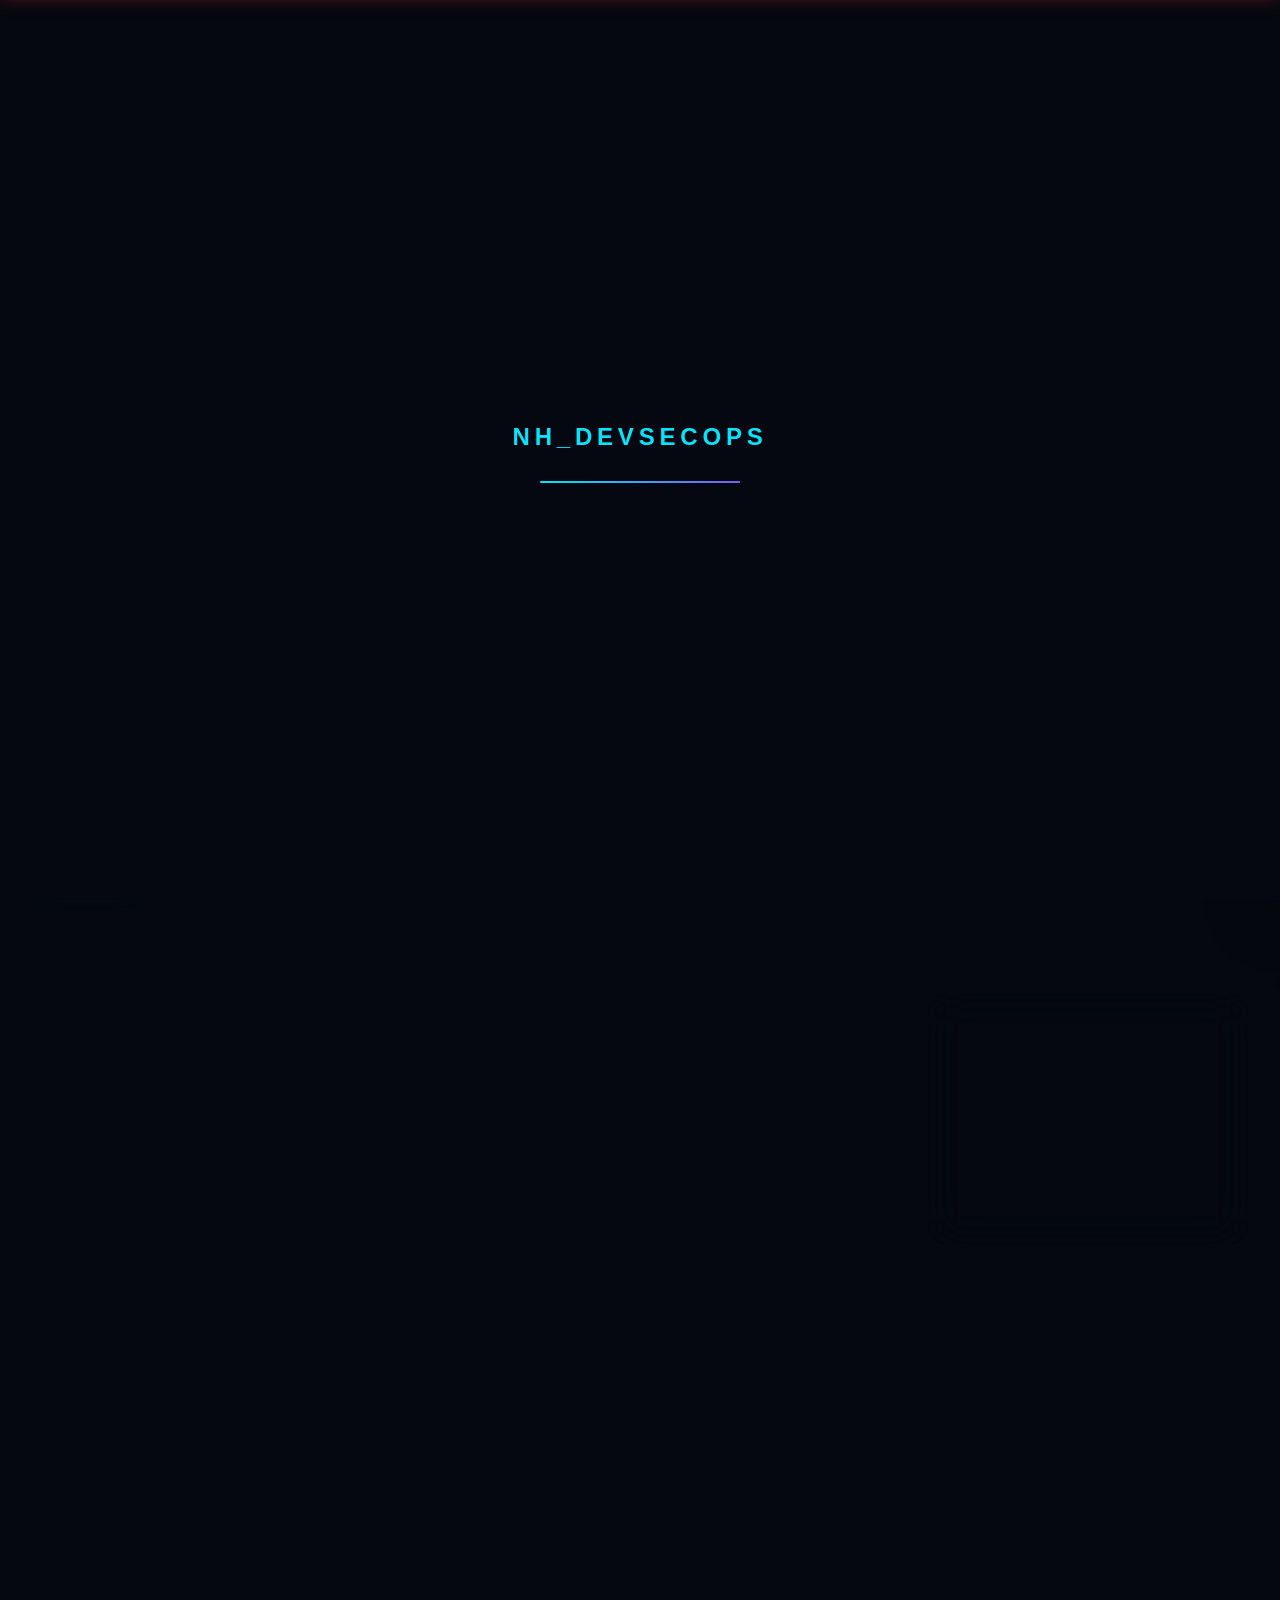
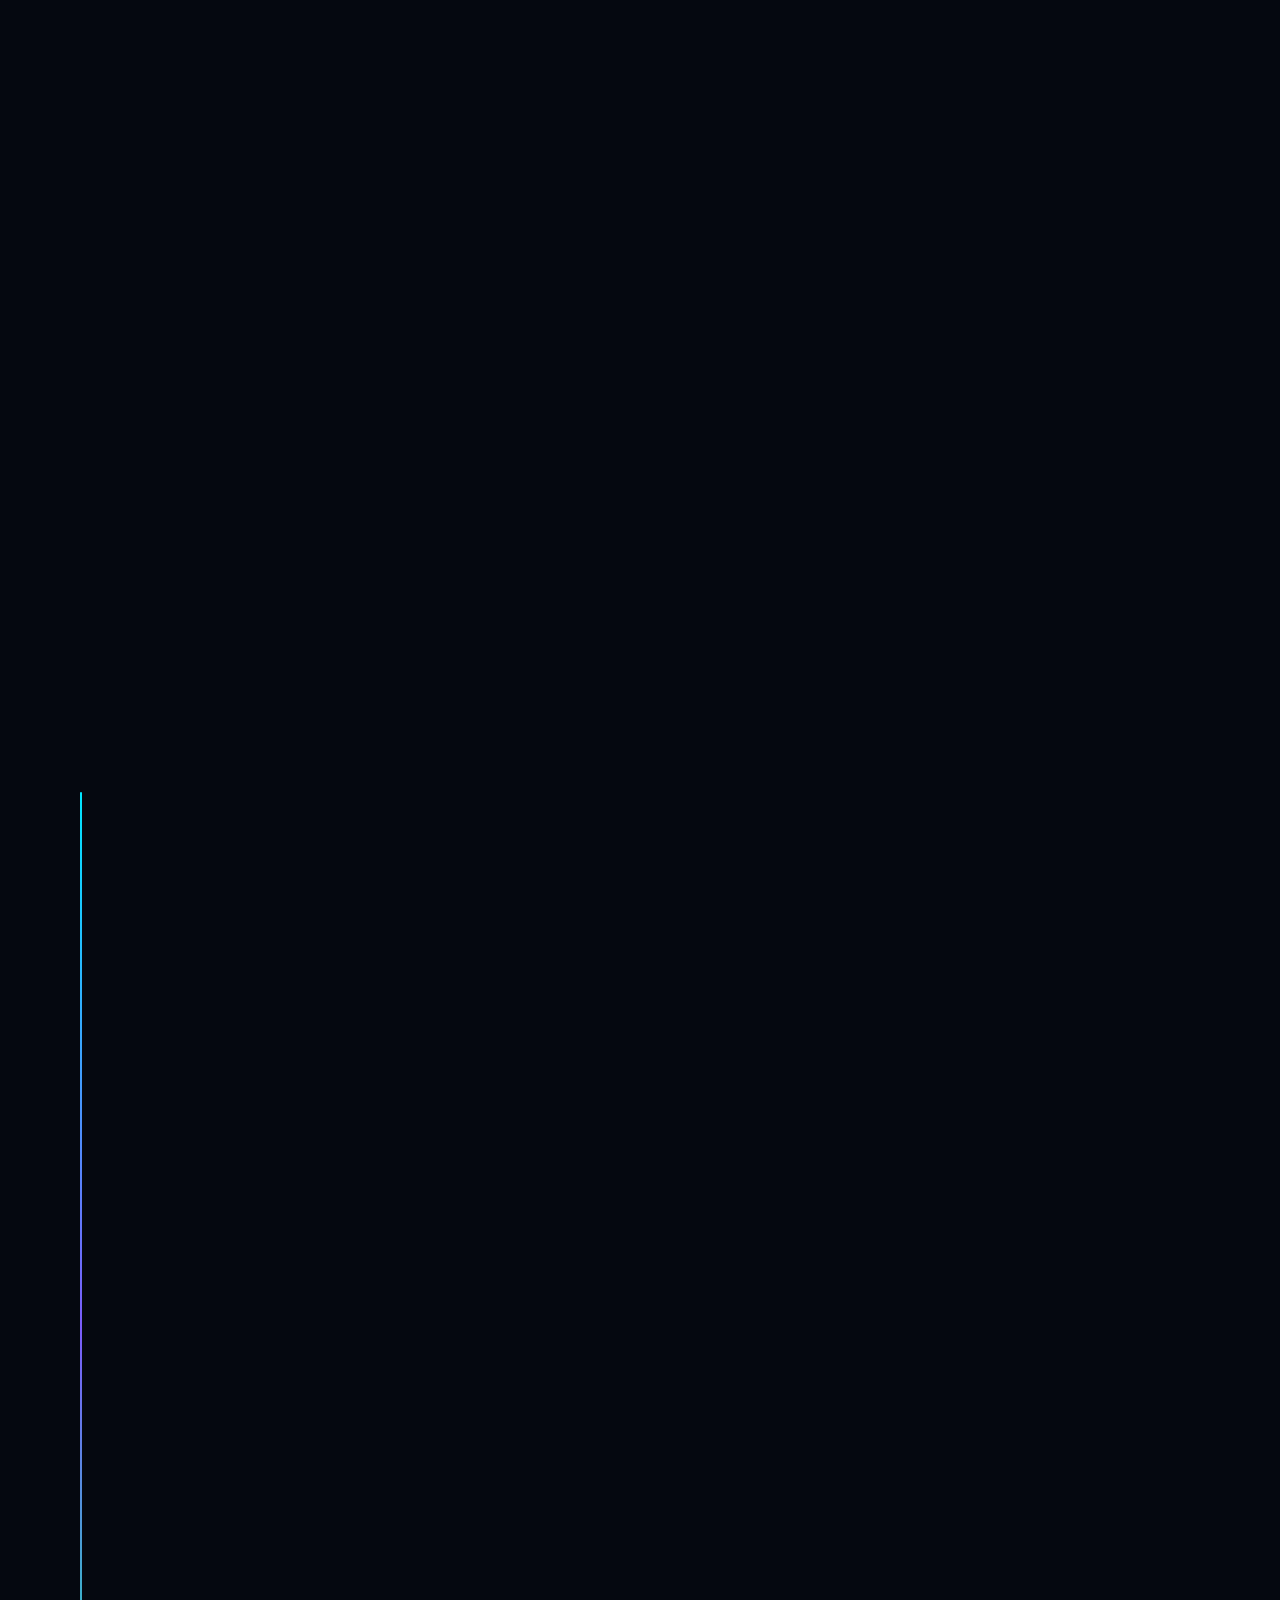
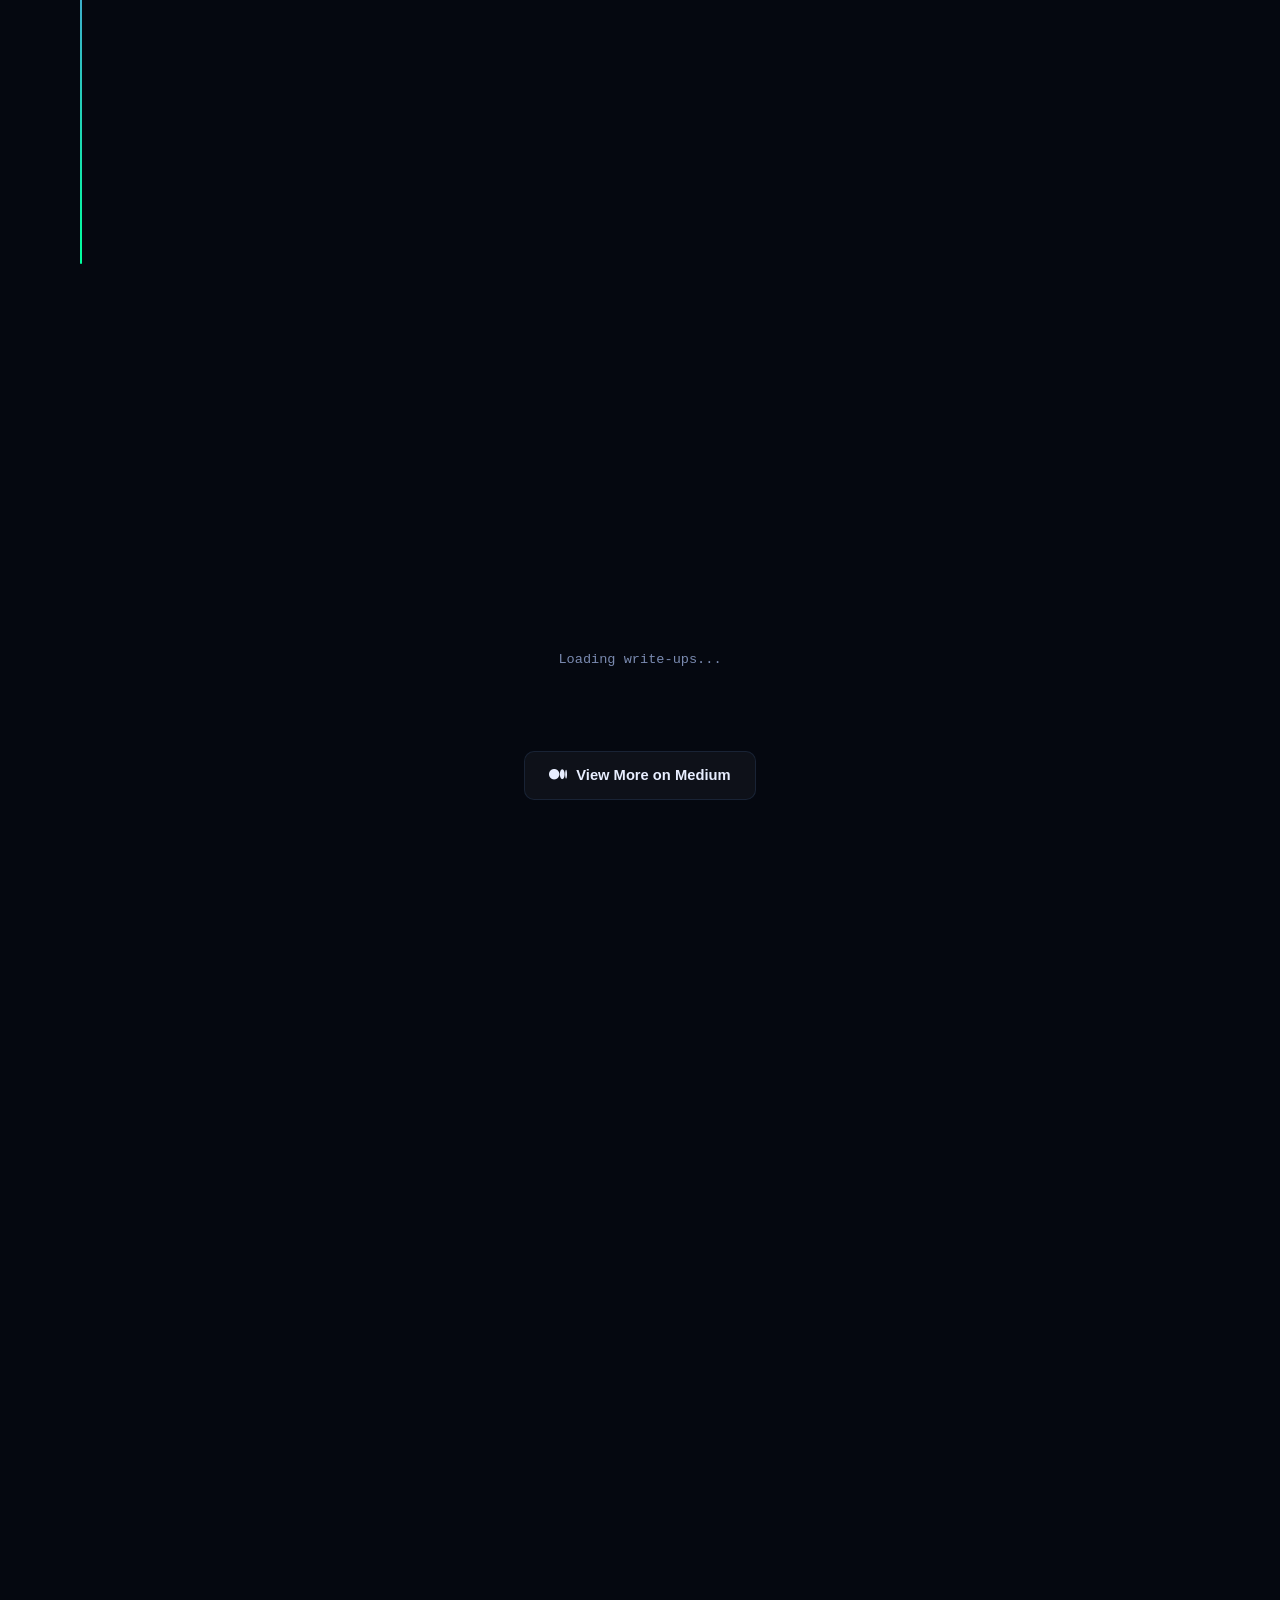
==== commit e76c690c: "feat: refine projects training and security lab Update the portfolio with verified content, a browse" ====
--- a/legacy/index.html
+++ b/legacy/index.html
@@ -205,7 +205,7 @@
           <p>I'm <strong>Nejamul Haque</strong> — a final-year B.Tech Computer Science student (2023–2027) focused on DevSecOps, Cloud Security, and Infrastructure Engineering, with an industry placement / internship-ready target for 2026–2027.</p>
           <p>My working philosophy is <strong>"Shifting Security Left"</strong> — embedding automated security controls, container checks, and static analysis directly into CI/CD pipelines so code is hardened before it's ever deployed. Security is an infrastructure boundary, not a late-stage patch.</p>
           <p>Through the <strong>Amroha Police Cyber Security Program (APCSIP‑2026)</strong>, I analyzed real-world cybercrime mechanisms, incident log traces, and digital forensics workflows under law enforcement frameworks — auditing server logs for brute-force attempts and reconnaissance footprints, then turning those findings into automated Linux/Bash/Python tools for server hardening.</p>
-          <p>I also run <a href="https://haqueandsons.vercel.app" target="_blank" rel="noopener" style="color:var(--accent); text-decoration:underline;"><strong>Haque And Sons</strong></a>, shipping production SaaS apps (CollabSheets, ProResume-Builder, Nestfy) with React, Next.js, WebSockets and PostgreSQL. I used this startup environment as my <strong>production testbed</strong> to benchmark automated security controls (KubeShield, GitSLSA, and GitShield) against real-world developer workflows — proving that zero-trust Kubernetes admission, SLSA Level 3 supply chain attestation, and sub-30s CI build velocity work seamlessly together.</p>
+          <p>I also run <a href="https://haqueandsons.vercel.app" target="_blank" rel="noopener" style="color:var(--accent); text-decoration:underline;"><strong>Haque And Sons</strong></a>, shipping production SaaS apps (CollabSheets, ProResume-Builder, Nestfy) with React, Next.js, WebSockets and PostgreSQL. I used this startup environment as my <strong>production testbed</strong> to benchmark automated security controls (, , and GitShield) against real-world developer workflows — proving that zero-trust Kubernetes admission, SLSA Level 3 supply chain attestation, and sub-30s CI build velocity work seamlessly together.</p>
         </div>
       </div>
 
@@ -231,7 +231,7 @@
           <div class="onboard-card glass" data-phase="60">
             <div class="onboard-phase-tag">Days 31–60</div>
             <h4>Shift-Left Automated Gates</h4>
-            <p>Deploy GitShield pre-commit hooks, enforce Cosign SLSA container image signing, and add KubeShield non-root admission.</p>
+            <p>Deploy GitShield pre-commit hooks, enforce Cosign SLSA container image signing, and add  non-root admission.</p>
             <span class="onboard-status">Objective: Zero-Leak CI/CD</span>
           </div>
 
@@ -924,11 +924,11 @@
             <button class="sandbox-tab" data-tab="threatparser" type="button">
               <i class="fa-solid fa-file-code"></i> Threat SIEM Parser
             </button>
-            <button class="sandbox-tab" data-tab="kubeshield" type="button">
-              <i class="fa-solid fa-dharmachakra"></i> KubeShield K8s Validator
+            <button class="sandbox-tab" data-tab="" type="button">
+              <i class="fa-solid fa-dharmachakra"></i>  K8s Validator
             </button>
-            <button class="sandbox-tab" data-tab="gitslsa" type="button">
-              <i class="fa-solid fa-certificate"></i> GitSLSA Cosign &amp; SBOM
+            <button class="sandbox-tab" data-tab="" type="button">
+              <i class="fa-solid fa-certificate"></i>  Cosign &amp; SBOM
             </button>
             <button class="sandbox-tab" data-tab="ebpf" type="button">
               <i class="fa-solid fa-microchip"></i> eBPF Kernel Probe
@@ -1000,9 +1000,9 @@
           </div>
         </div>
 
-        <!-- KubeShield Sandbox Pane -->
-        <div class="sandbox-pane" id="paneKubeshield">
-          <p class="sandbox-desc">Test <strong>KubeShield</strong>'s dynamic admission webhook. Validate Kubernetes YAML manifests against CIS benchmarks and see automated security context mutation in real-time.</p>
+        <!--  Sandbox Pane -->
+        <div class="sandbox-pane" id="pane">
+          <p class="sandbox-desc">Test <strong></strong>'s dynamic admission webhook. Validate Kubernetes YAML manifests against CIS benchmarks and see automated security context mutation in real-time.</p>
           <div class="payload-chips">
             <span class="payload-label">Sample Pod Specs:</span>
             <button class="k8s-chip active" data-k8s="privileged" type="button">Privileged Root Pod (Dangerous)</button>
@@ -1014,7 +1014,7 @@
             <div class="sandbox-input-col">
               <label class="sandbox-label" for="k8sInput">Candidate Kubernetes Pod Spec (YAML):</label>
               <textarea id="k8sInput" rows="7" spellcheck="false"></textarea>
-              <button class="btn btn-sm btn-primary" id="runKubeShieldBtn" style="margin-top:0.75rem" type="button">
+              <button class="btn btn-sm btn-primary" id="runBtn" style="margin-top:0.75rem" type="button">
                 <i class="fa-solid fa-shield-virus"></i> Validate &amp; Auto-Mutate Spec
               </button>
             </div>
@@ -1032,9 +1032,9 @@
           </div>
         </div>
 
-        <!-- GitSLSA Sandbox Pane -->
-        <div class="sandbox-pane" id="paneGitslsa">
-          <p class="sandbox-desc">Inspect <strong>GitSLSA</strong>'s cryptographic Cosign signatures, Sigstore keyless OIDC certificates, and SPDX Software Bill of Materials (SBOM) provenance.</p>
+        <!--  Sandbox Pane -->
+        <div class="sandbox-pane" id="pane">
+          <p class="sandbox-desc">Inspect <strong></strong>'s cryptographic Cosign signatures, Sigstore keyless OIDC certificates, and SPDX Software Bill of Materials (SBOM) provenance.</p>
           <div class="payload-chips">
             <span class="payload-label">Target Build Artifacts:</span>
             <button class="slsa-chip active" data-artifact="haqueapi" type="button">haqueandsons/api:v2.4.0 (Signed)</button>
@@ -1148,11 +1148,11 @@
             <div class="project-number">01 / KUBERNETES</div>
             <span class="project-status-badge in-progress"><i class="fa-solid fa-spinner fa-spin"></i> In Progress</span>
           </div>
-          <h3>KubeShield — Dynamic K8s Admission Controller</h3>
+          <h3> — Dynamic K8s Admission Controller</h3>
           <p>A Kubernetes validating &amp; mutating admission webhook that intercepts pod manifests, validates against CIS benchmarks, and enforces non-root UID 10001 policies in real time.</p>
           <div class="tags"><span>Go</span><span>Kubernetes API</span><span>OPA Rego</span><span>Docker</span></div>
           <div class="actions">
-            <button class="btn btn-sm btn-primary case-open" data-case="kubeshield"><i class="fa-solid fa-file-lines"></i> Case Study</button>
+            <button class="btn btn-sm btn-primary case-open" data-case=""><i class="fa-solid fa-file-lines"></i> Case Study</button>
             <a class="btn btn-sm btn-secondary" href="https://github.com/NejamulHaque" target="_blank" rel="noopener"><i class="fa-brands fa-github"></i> Code</a>
           </div>
         </article>
@@ -1162,11 +1162,11 @@
             <div class="project-number">02 / SUPPLY CHAIN</div>
             <span class="project-status-badge in-progress"><i class="fa-solid fa-spinner fa-spin"></i> In Progress</span>
           </div>
-          <h3>GitSLSA — SLSA Level 3 Provenance &amp; SBOM</h3>
+          <h3> — SLSA Level 3 Provenance &amp; SBOM</h3>
           <p>Automated supply-chain pipeline generating SPDX SBOMs and keyless Cosign cryptographic signatures tested across Haque And Sons microservice builds.</p>
           <div class="tags"><span>Cosign</span><span>Sigstore</span><span>Syft</span><span>SLSA L3</span></div>
           <div class="actions">
-            <button class="btn btn-sm btn-primary case-open" data-case="gitslsa"><i class="fa-solid fa-file-lines"></i> Case Study</button>
+            <button class="btn btn-sm btn-primary case-open" data-case=""><i class="fa-solid fa-file-lines"></i> Case Study</button>
             <a class="btn btn-sm btn-secondary" href="https://github.com/NejamulHaque" target="_blank" rel="noopener"><i class="fa-brands fa-github"></i> Code</a>
           </div>
         </article>
@@ -1336,7 +1336,7 @@
           <div class="dfd-node" data-node="app">
             <span class="dfd-type">Process</span>
             <strong>04. App Pods</strong>
-            <small>KubeShield Enforced</small>
+            <small> Enforced</small>
           </div>
           <div class="dfd-arrow"><i class="fa-solid fa-arrow-right"></i><span>Vault Auth</span></div>
           <div class="dfd-node" data-node="data">
@@ -1717,8 +1717,8 @@
                 </thead>
                 <tbody>
                   <tr><td><strong>Secret Management</strong></td><td>0 Hardcoded Tokens</td><td>GitShield Pre-Commit Hook</td><td>0 Secrets in Staging</td><td><span class="pass-pill">PASSED</span></td></tr>
-                  <tr><td><strong>Container Runtime</strong></td><td>CIS K8s PSS Restricted</td><td>KubeShield Admission Webhook</td><td>Non-root UID 10001 enforced</td><td><span class="pass-pill">PASSED</span></td></tr>
-                  <tr><td><strong>Supply Chain</strong></td><td>SLSA Level 3 Attestation</td><td>GitSLSA Cosign + Syft SPDX</td><td>Cryptographically verified</td><td><span class="pass-pill">PASSED</span></td></tr>
+                  <tr><td><strong>Container Runtime</strong></td><td>CIS K8s PSS Restricted</td><td> Admission Webhook</td><td>Non-root UID 10001 enforced</td><td><span class="pass-pill">PASSED</span></td></tr>
+                  <tr><td><strong>Supply Chain</strong></td><td>SLSA Level 3 Attestation</td><td> Cosign + Syft SPDX</td><td>Cryptographically verified</td><td><span class="pass-pill">PASSED</span></td></tr>
                   <tr><td><strong>Host Firewall</strong></td><td>Automated Brute-Force Drop</td><td>Sentinel Daemon (iptables)</td><td>1-hour rolling TTL isolation</td><td><span class="pass-pill">PASSED</span></td></tr>
                 </tbody>
               </table>
@@ -1897,11 +1897,11 @@
     <section class="rp-section">
       <h2>Security Projects</h2>
       <div class="rp-item">
-        <div class="rp-item-head"><h3>KubeShield — Dynamic K8s Admission Webhook</h3><span class="rp-date">Go · Rego · Kubernetes · Webhooks</span></div>
+        <div class="rp-item-head"><h3> — Dynamic K8s Admission Webhook</h3><span class="rp-date">Go · Rego · Kubernetes · Webhooks</span></div>
         <p>Validating &amp; Mutating Admission Controller blocking privileged root containers, mutable <code>:latest</code> tags, and enforcing non-root UID 10001 with automated JSONPatch mutations.</p>
       </div>
       <div class="rp-item">
-        <div class="rp-item-head"><h3>GitSLSA — Supply Chain Security &amp; Cosign Attestation</h3><span class="rp-date">Cosign · Sigstore · Syft SPDX · GitHub Actions</span></div>
+        <div class="rp-item-head"><h3> — Supply Chain Security &amp; Cosign Attestation</h3><span class="rp-date">Cosign · Sigstore · Syft SPDX · GitHub Actions</span></div>
         <p>Automated SLSA Level 3 CI/CD security pipeline signing container digests via keyless OIDC authentication and generating tamper-evident SPDX SBOMs.</p>
       </div>
       <div class="rp-item">
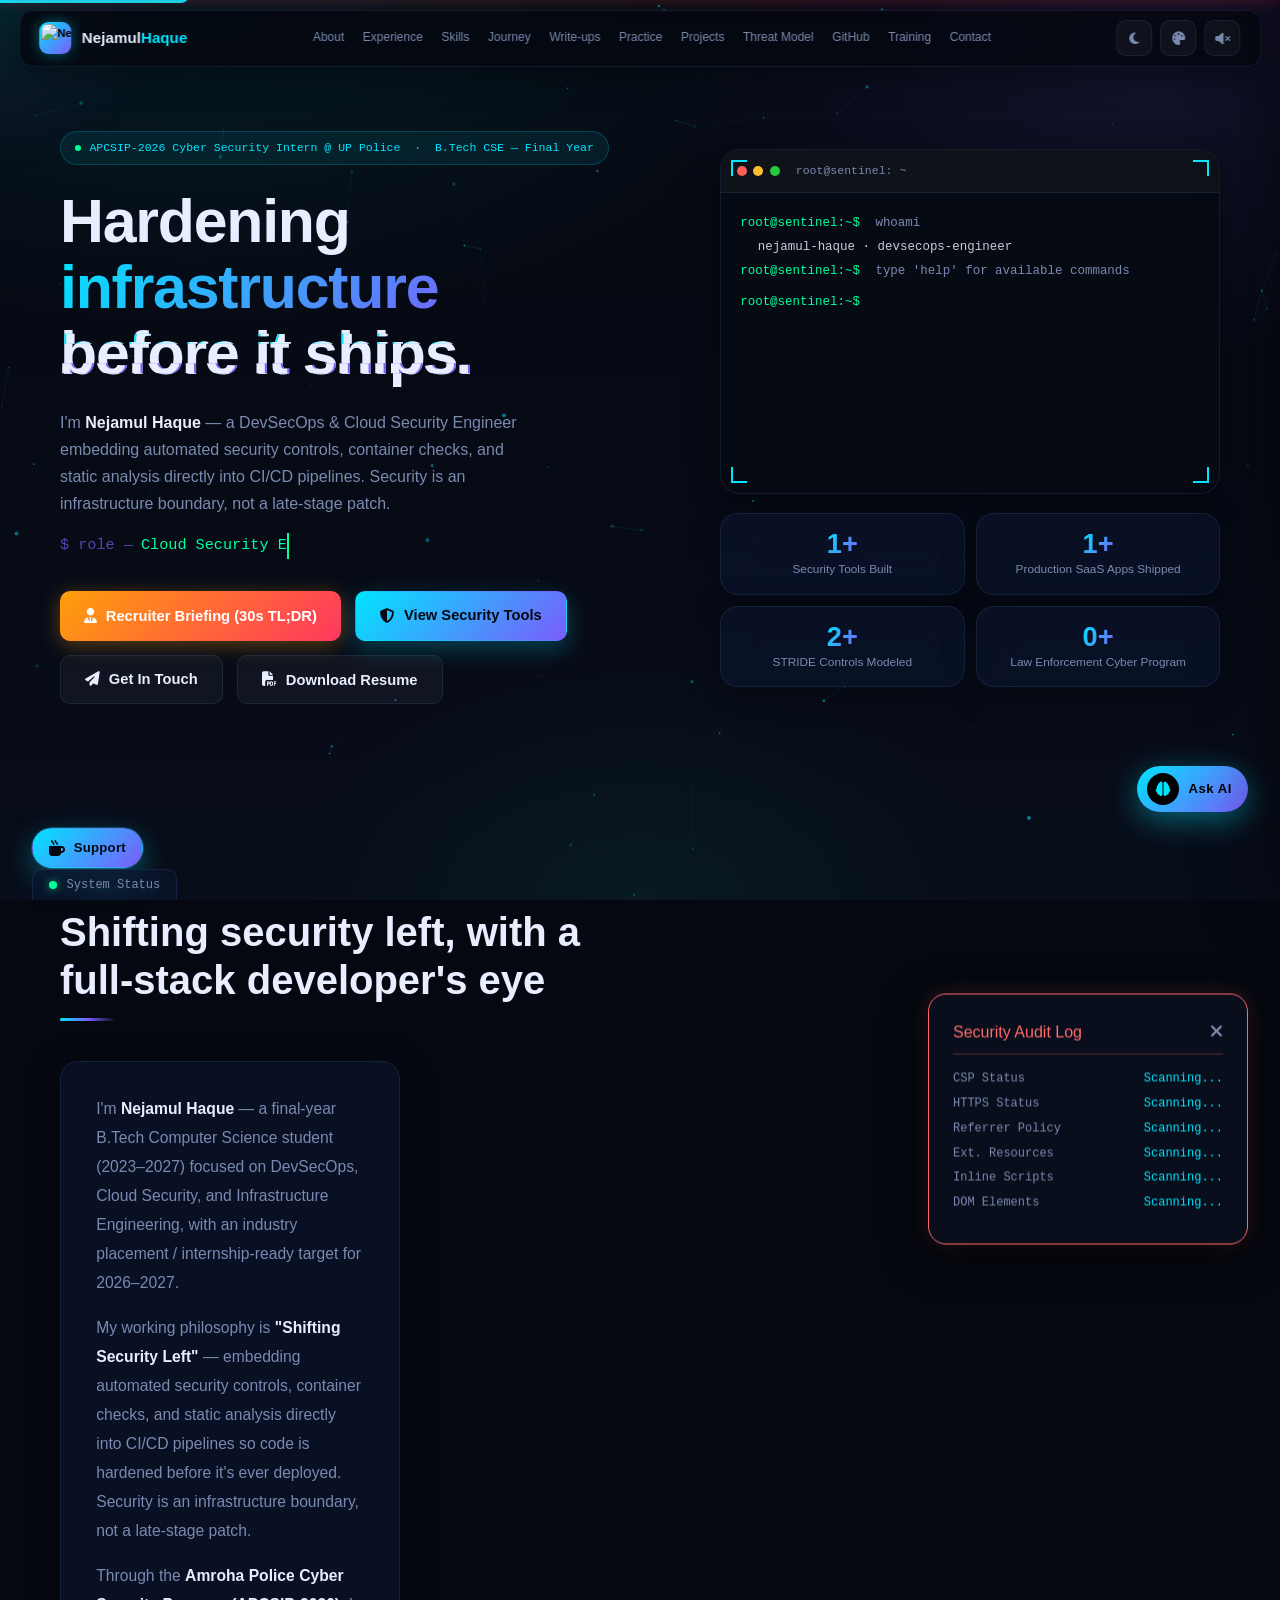
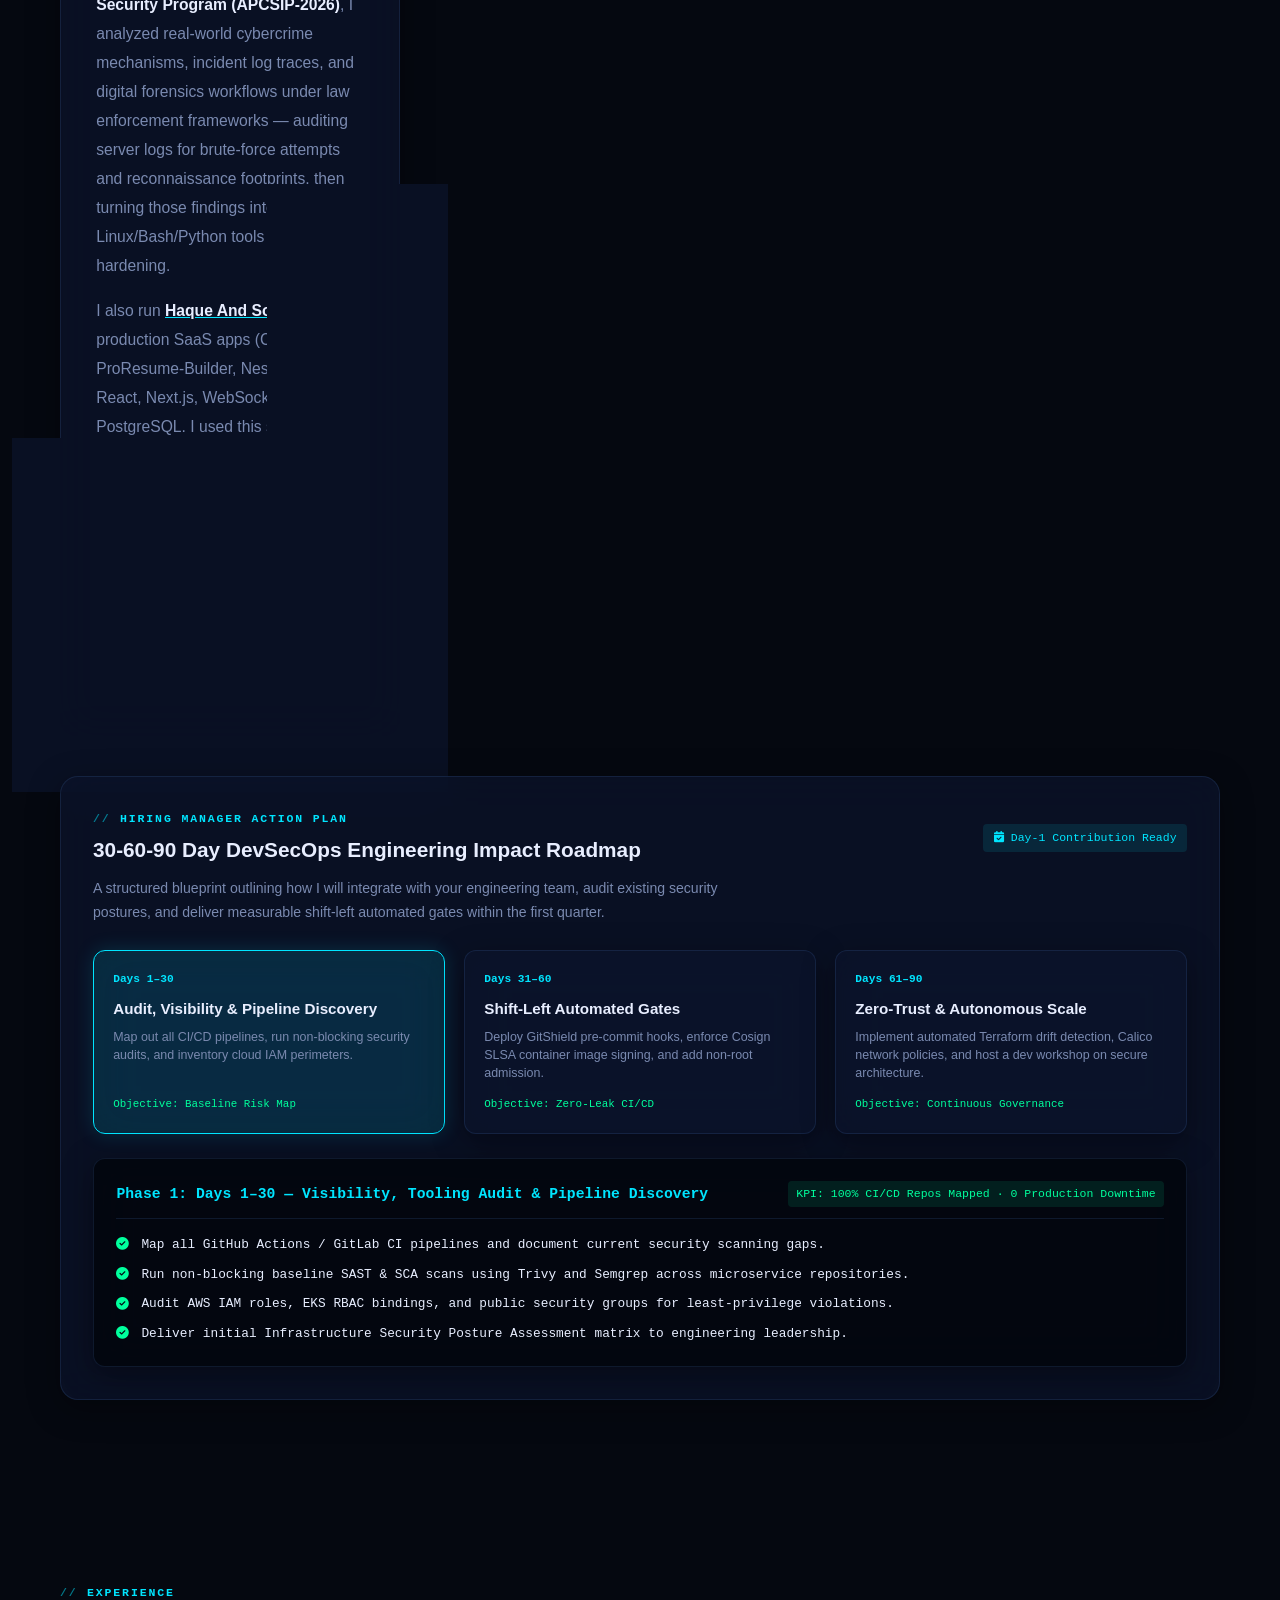
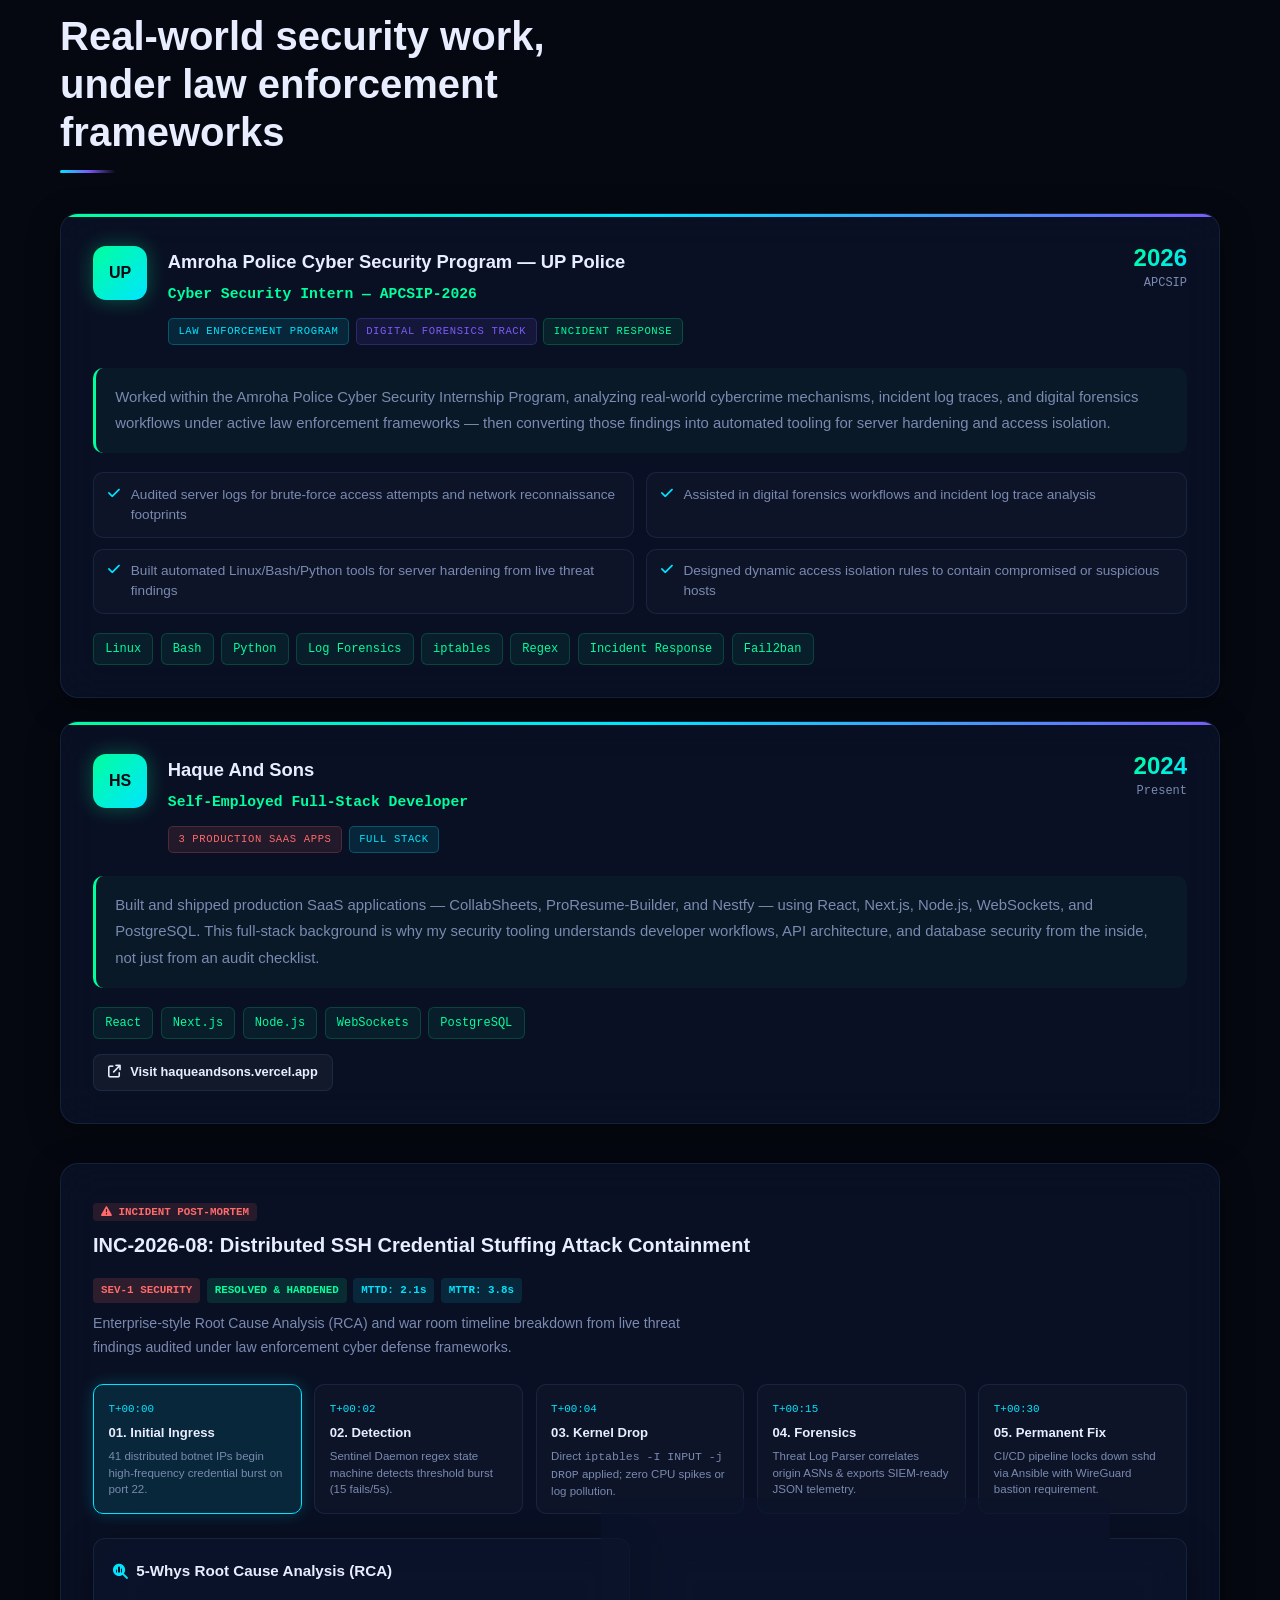
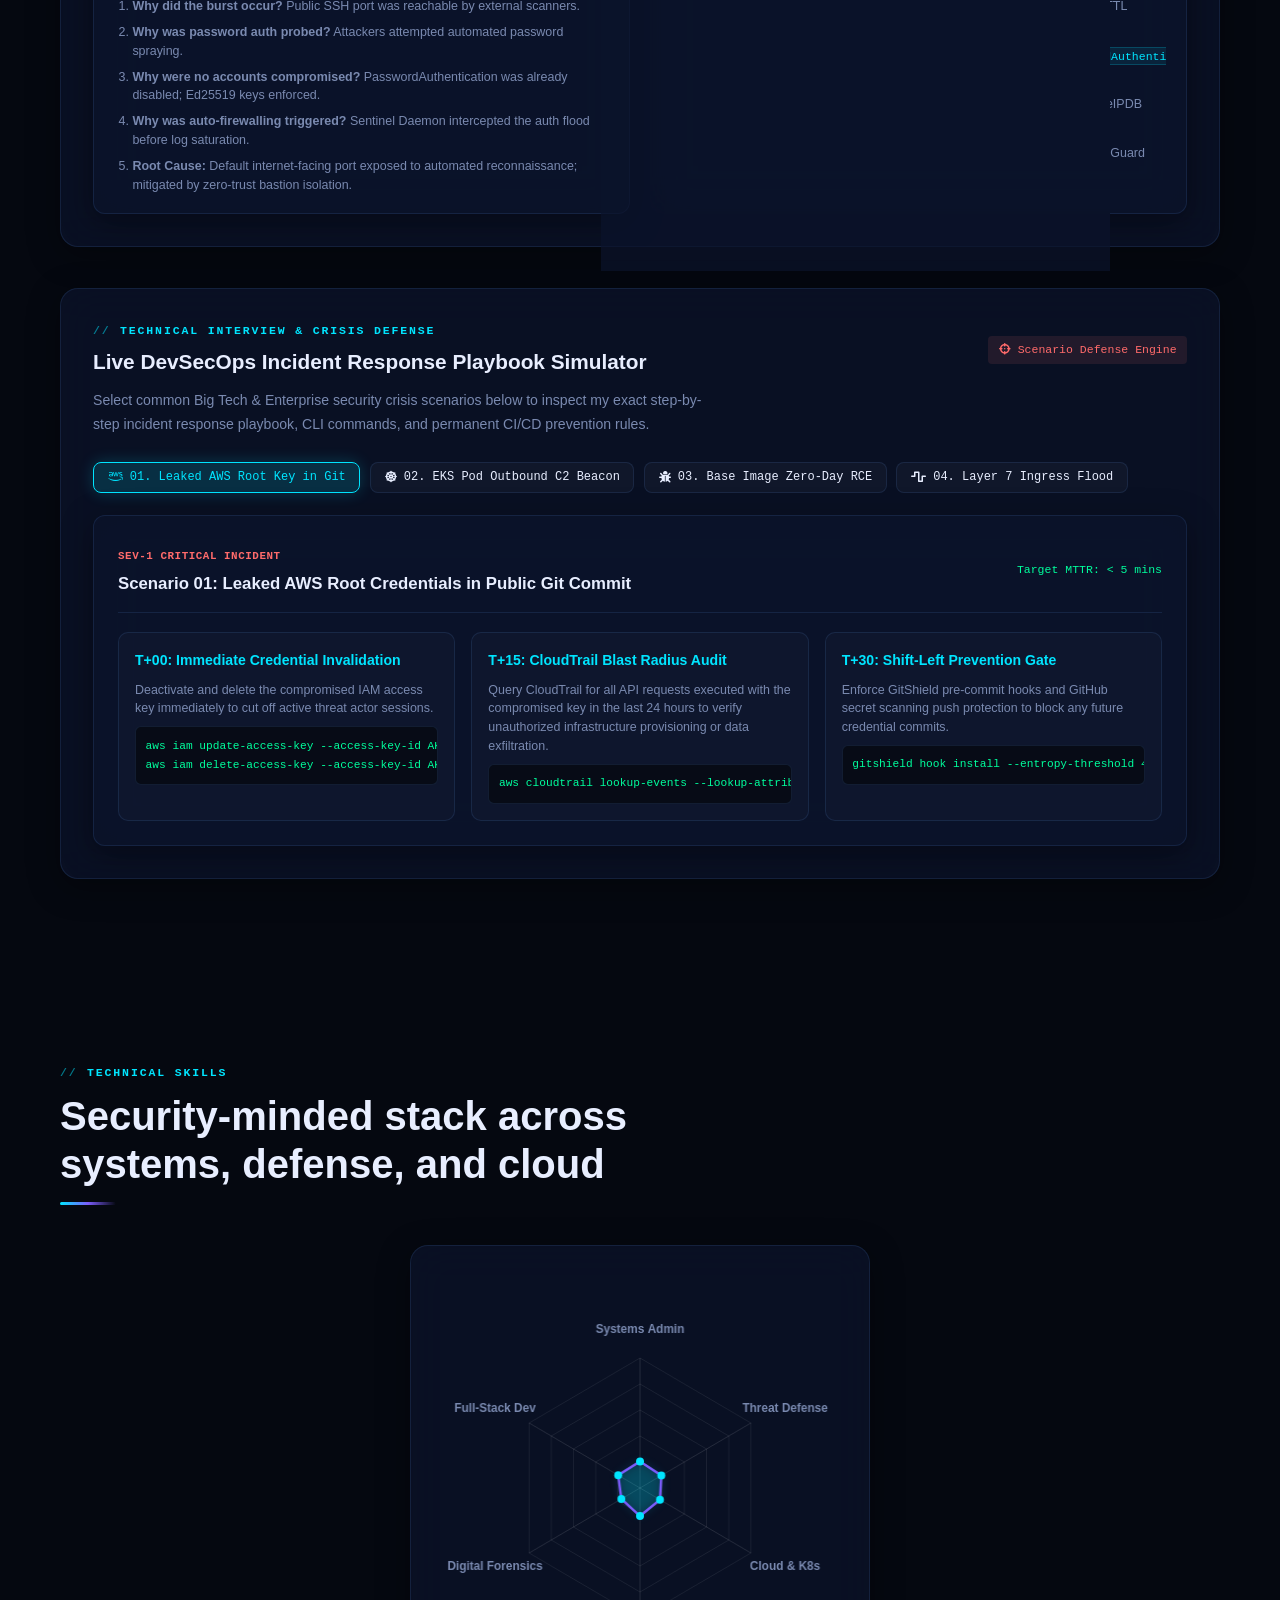
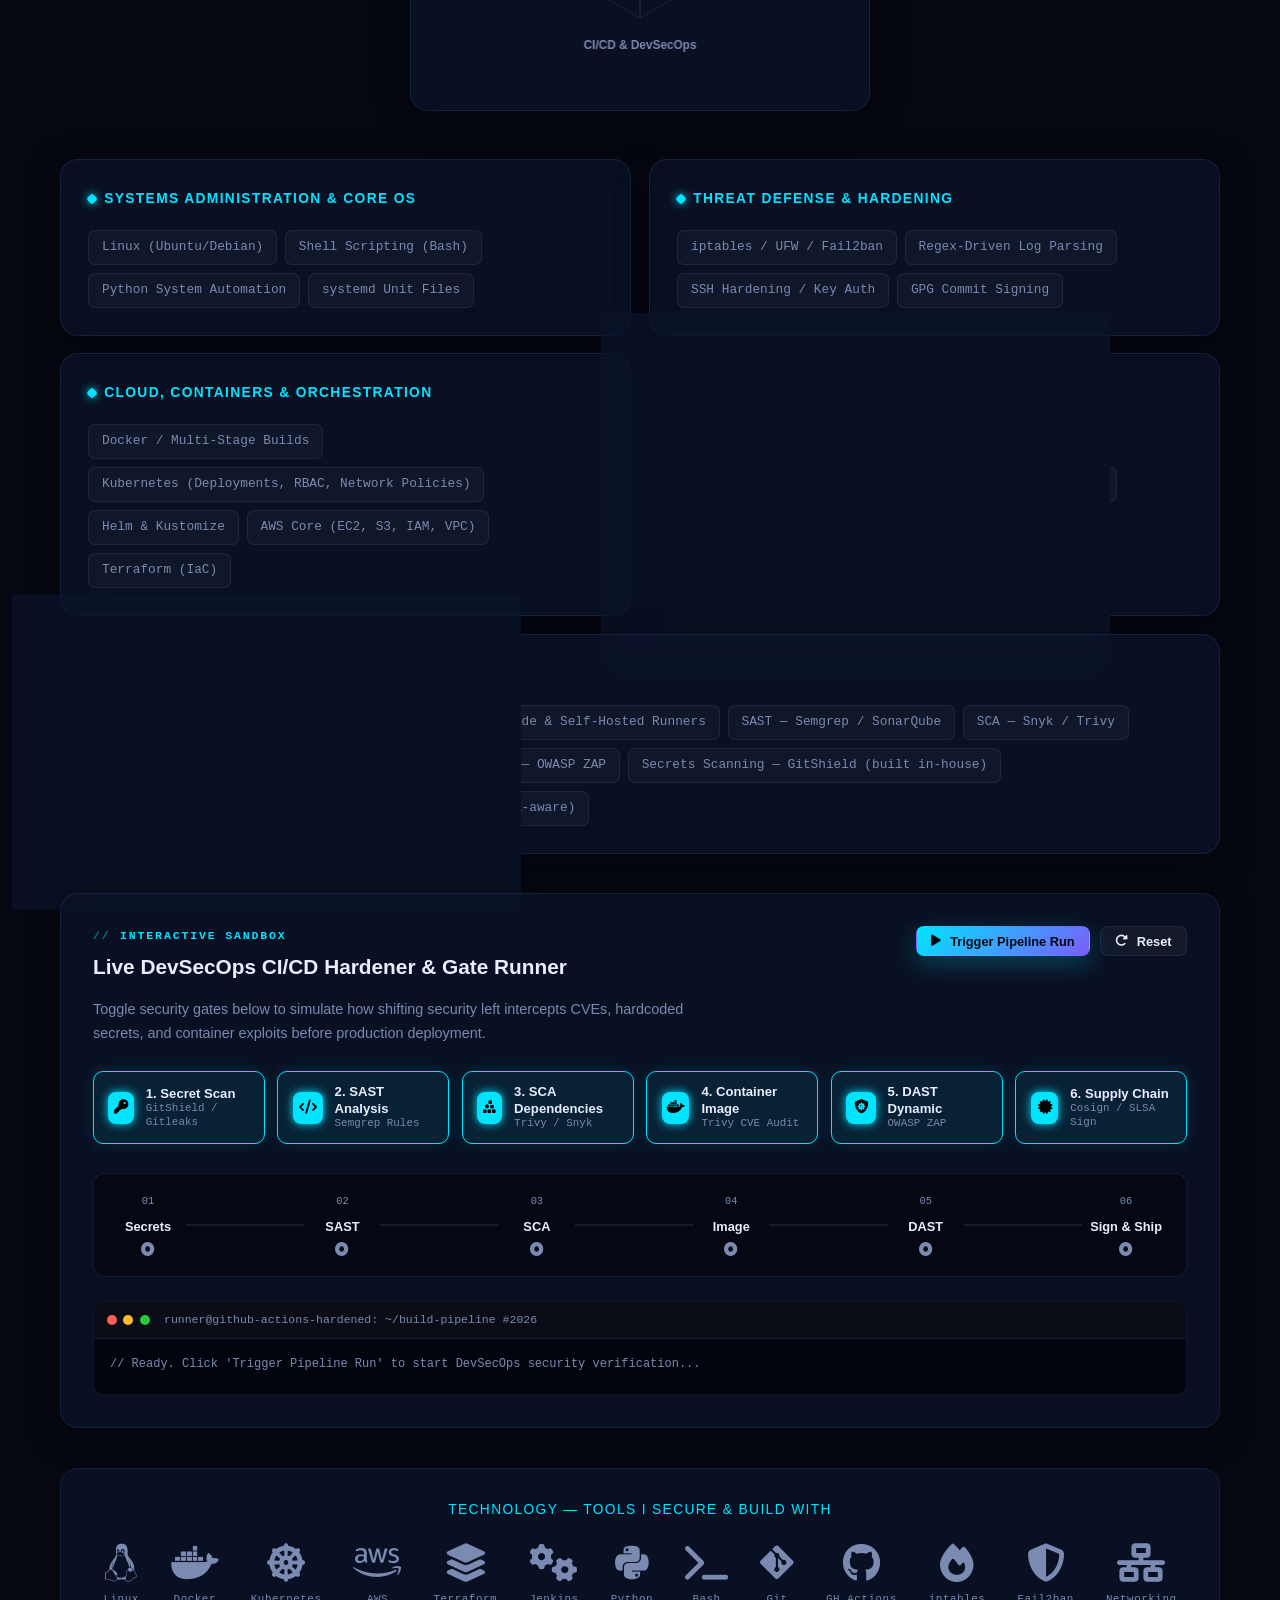
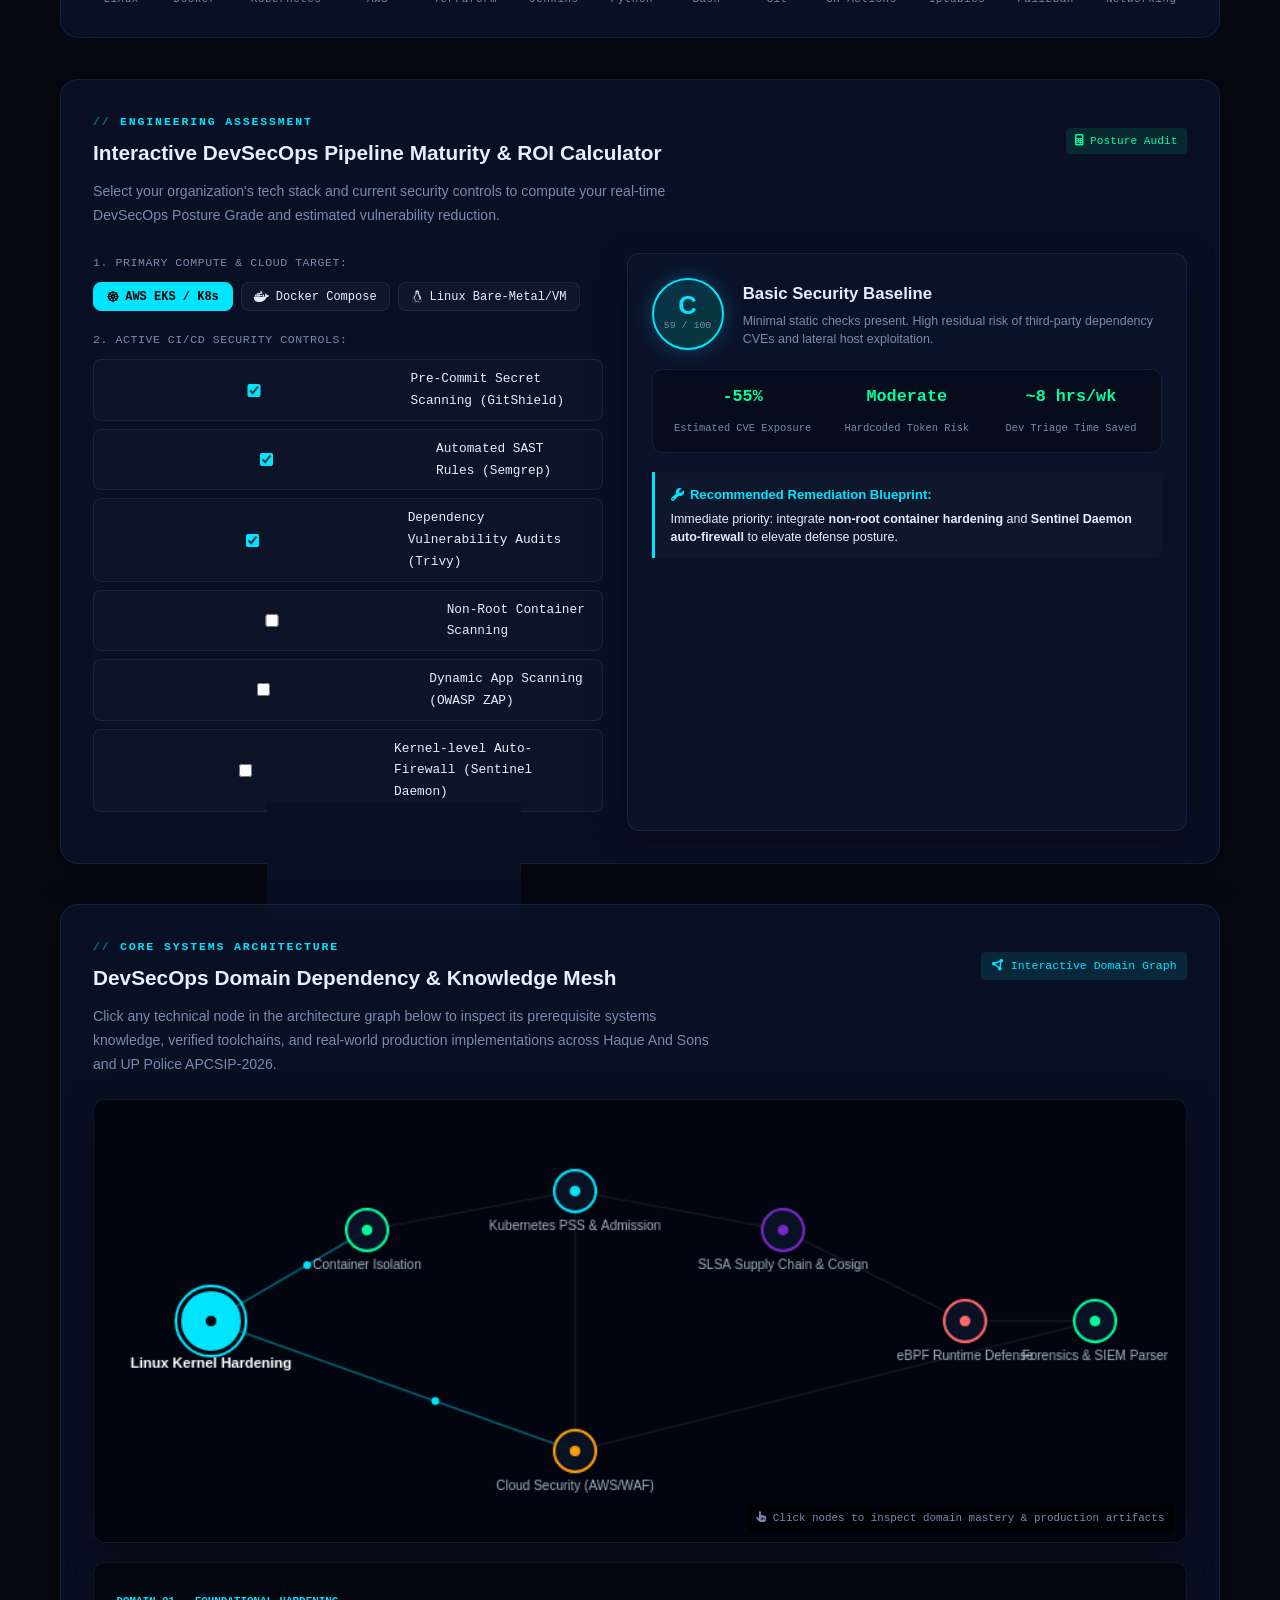
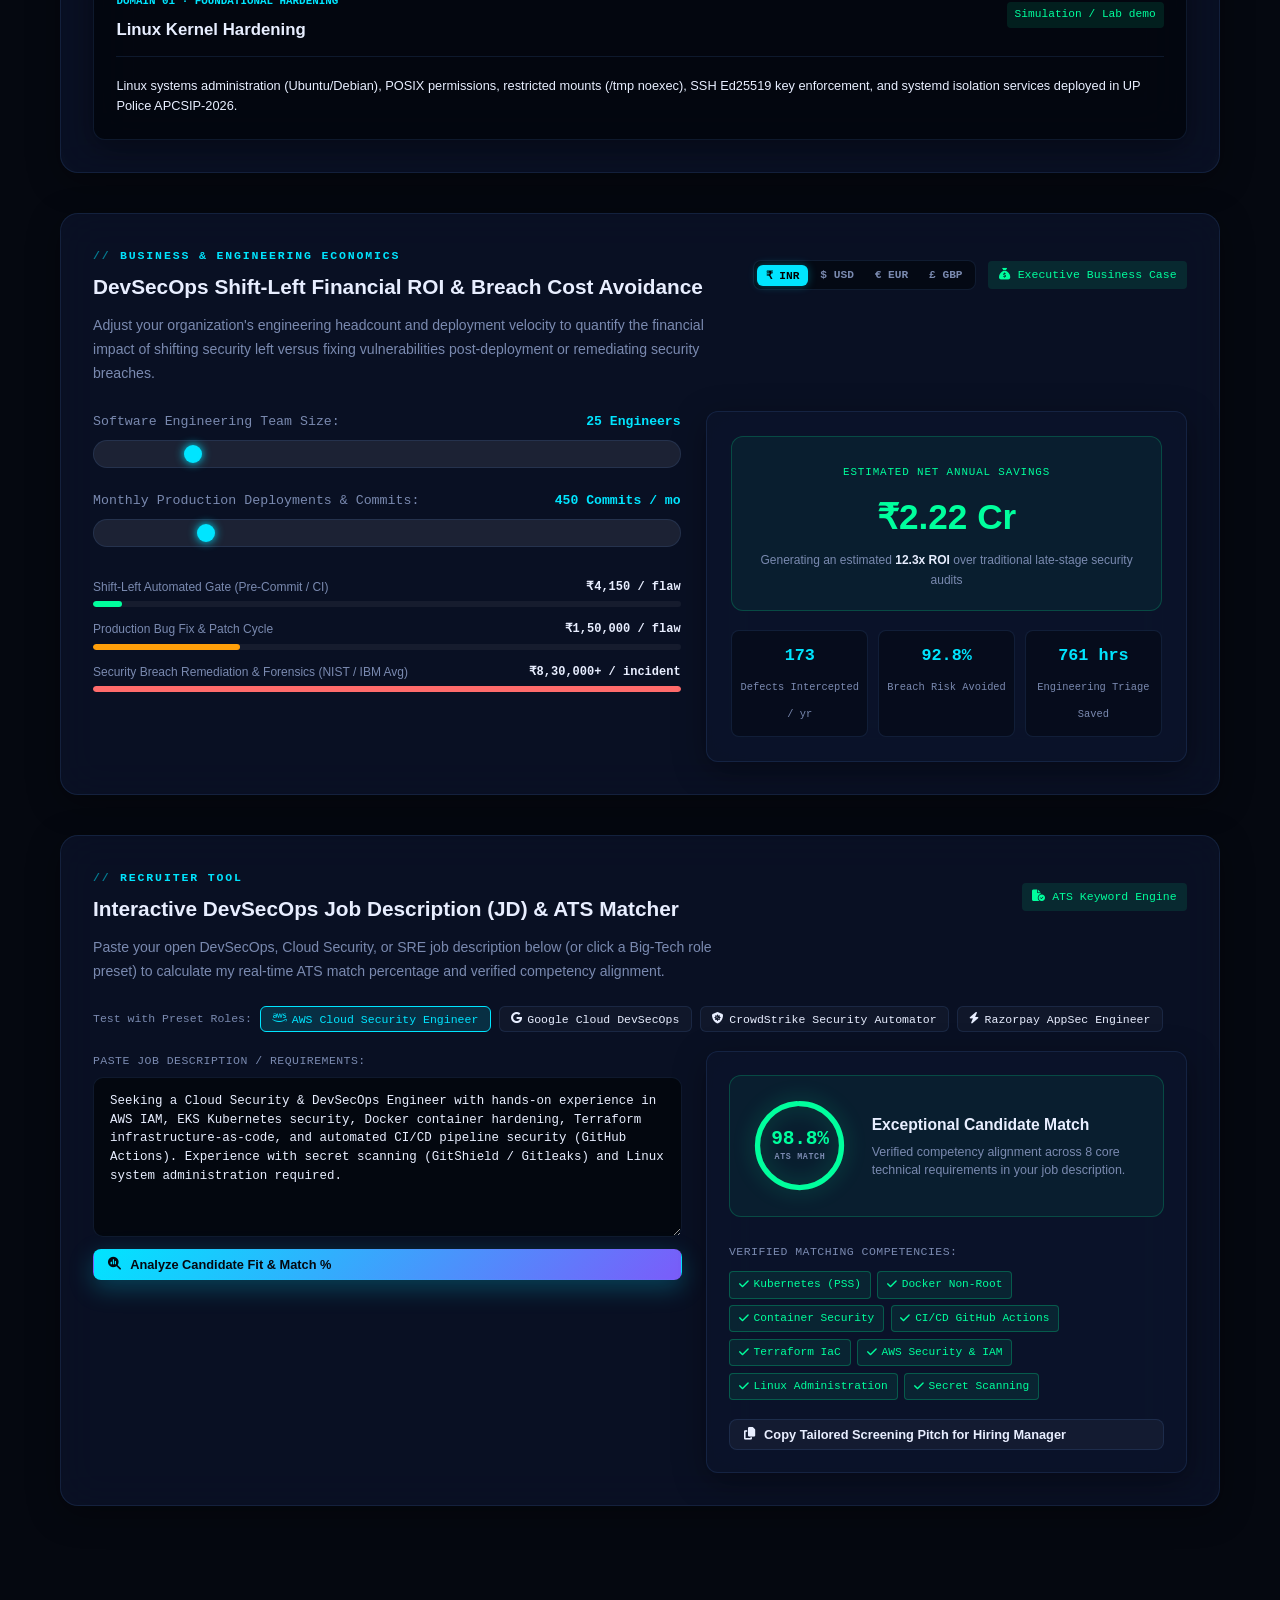
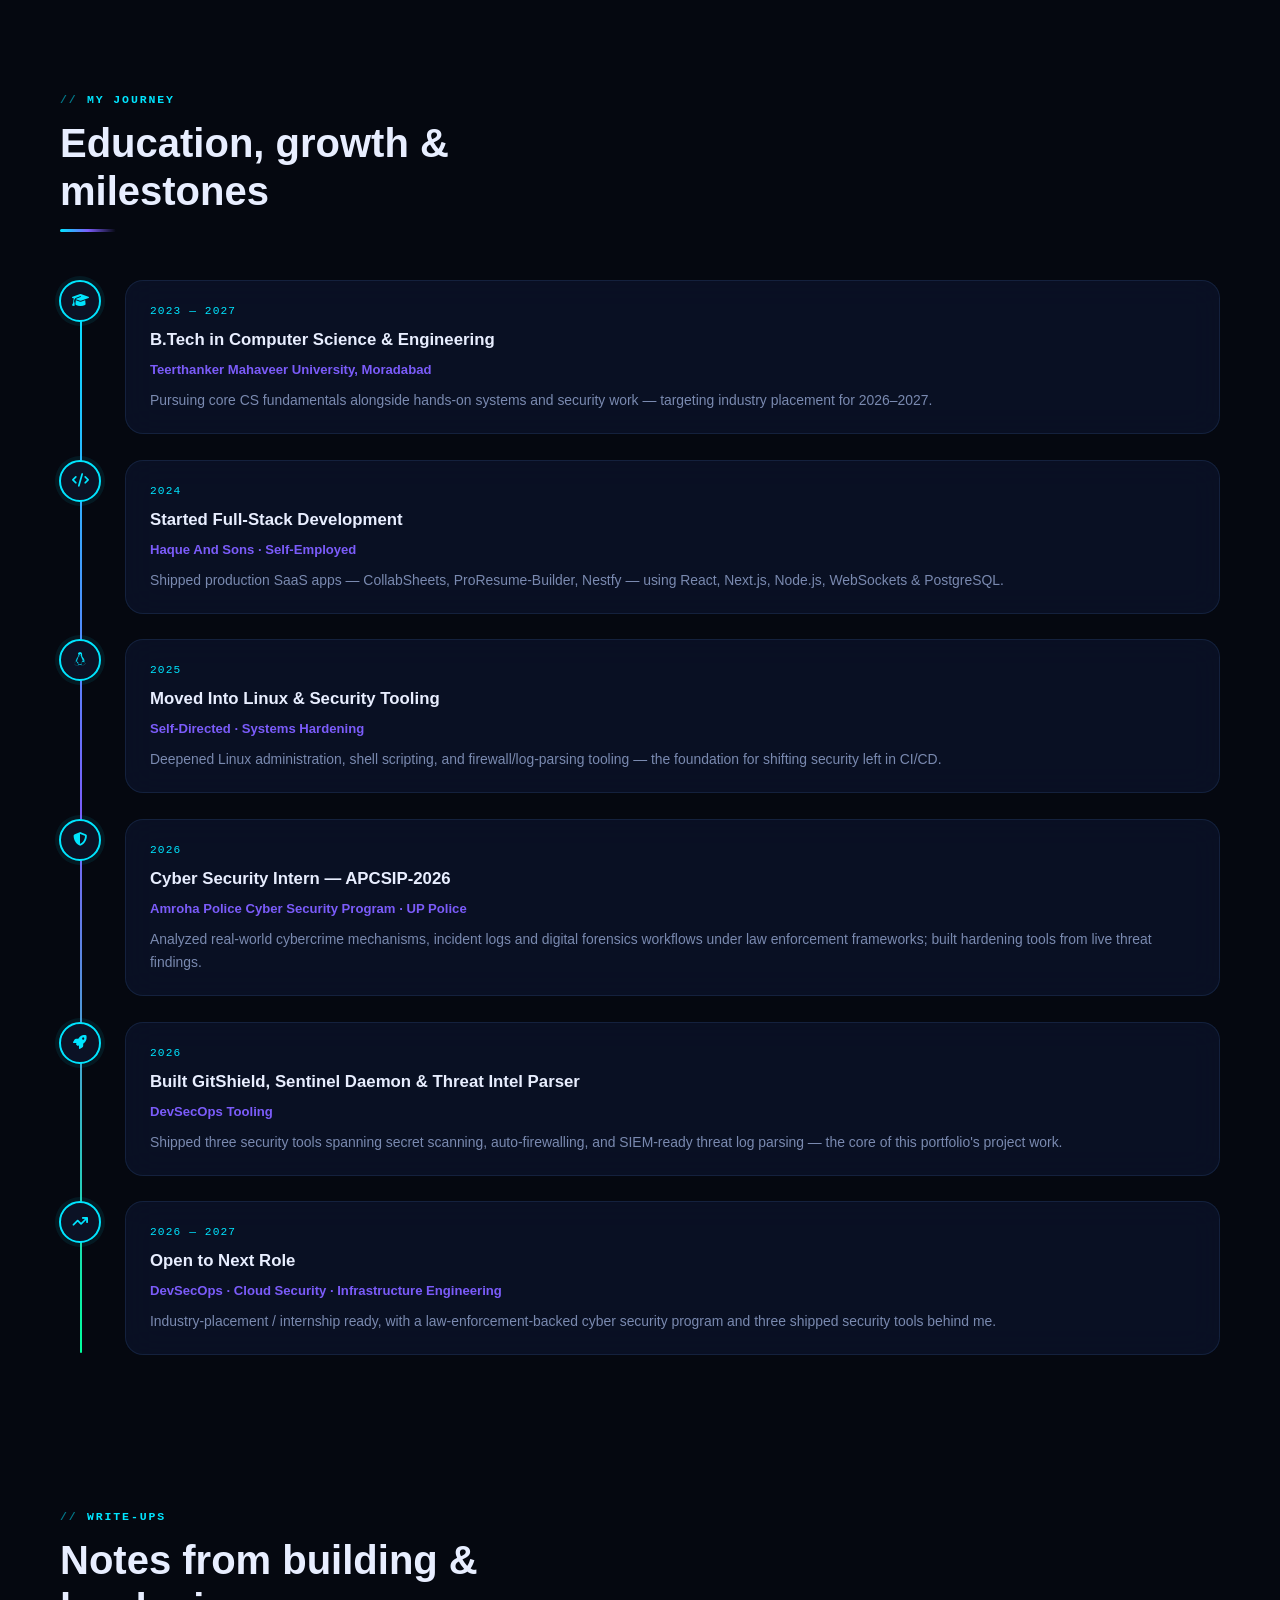
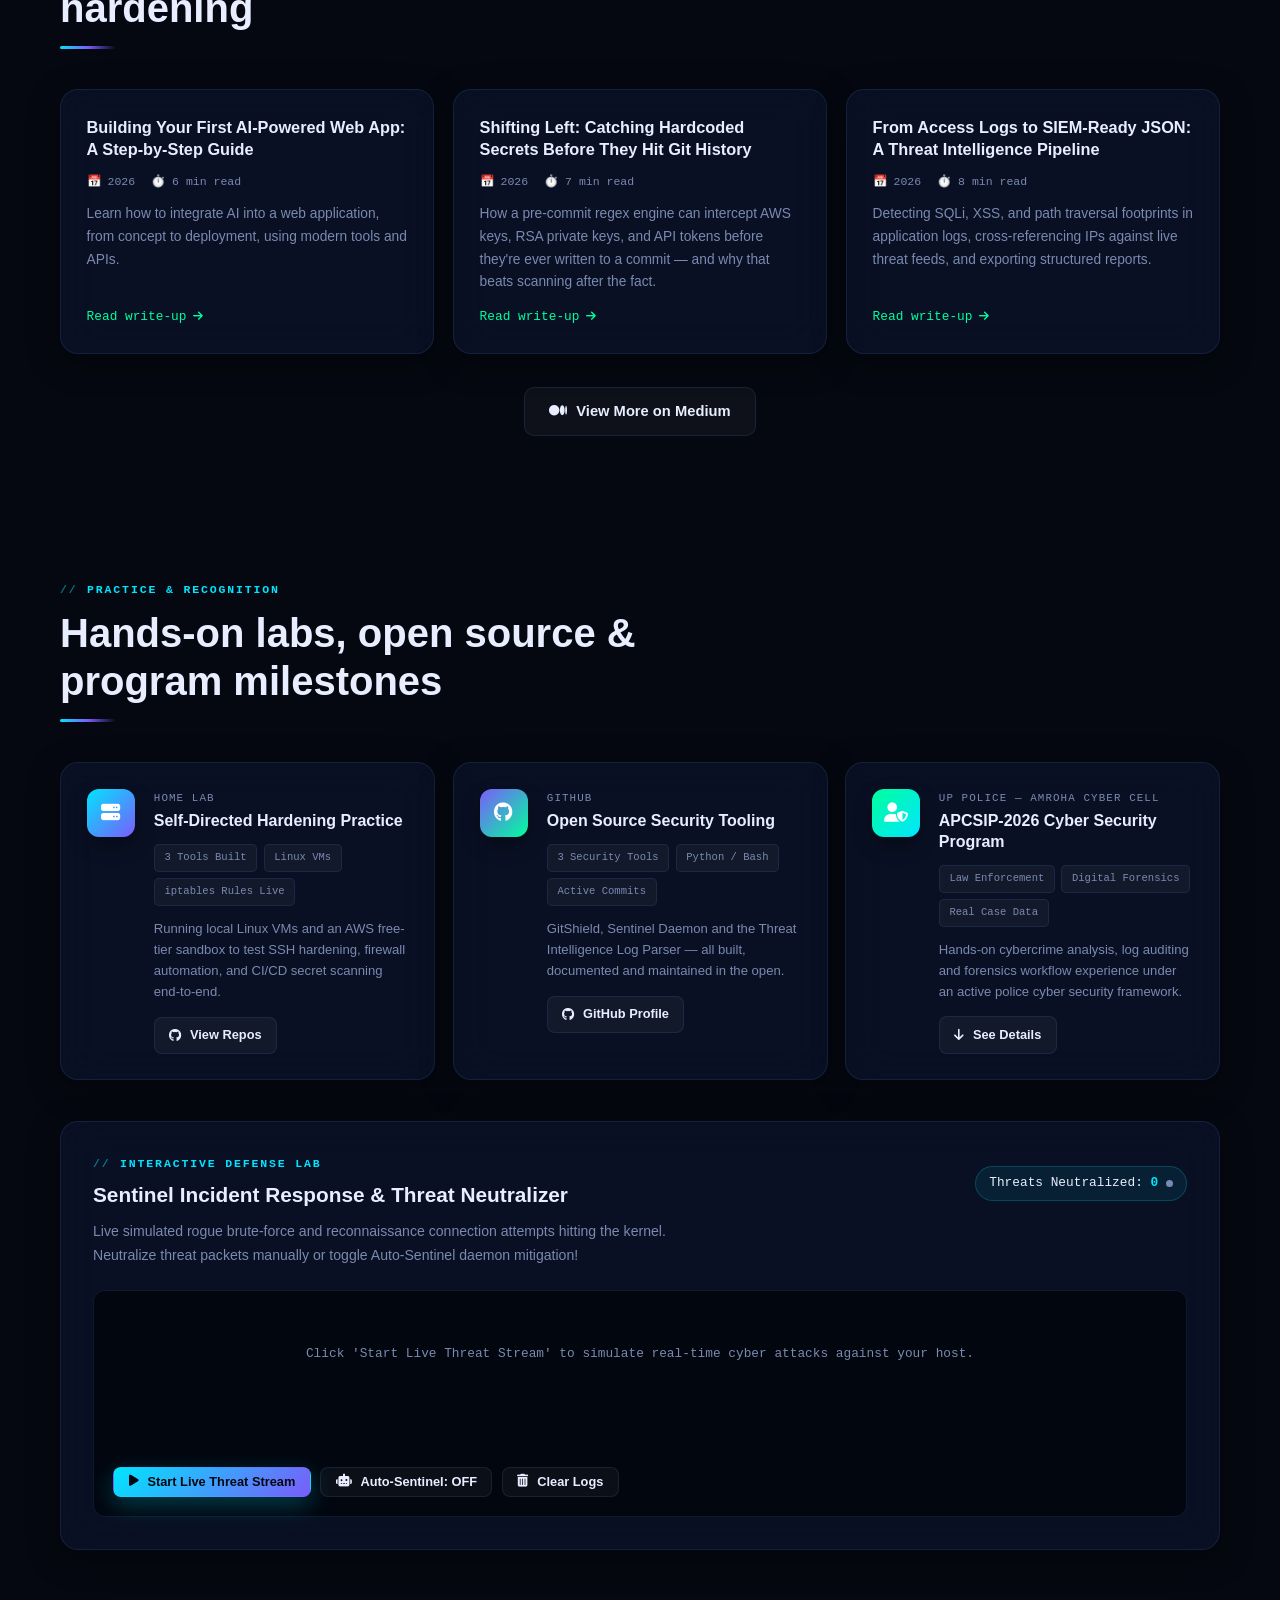
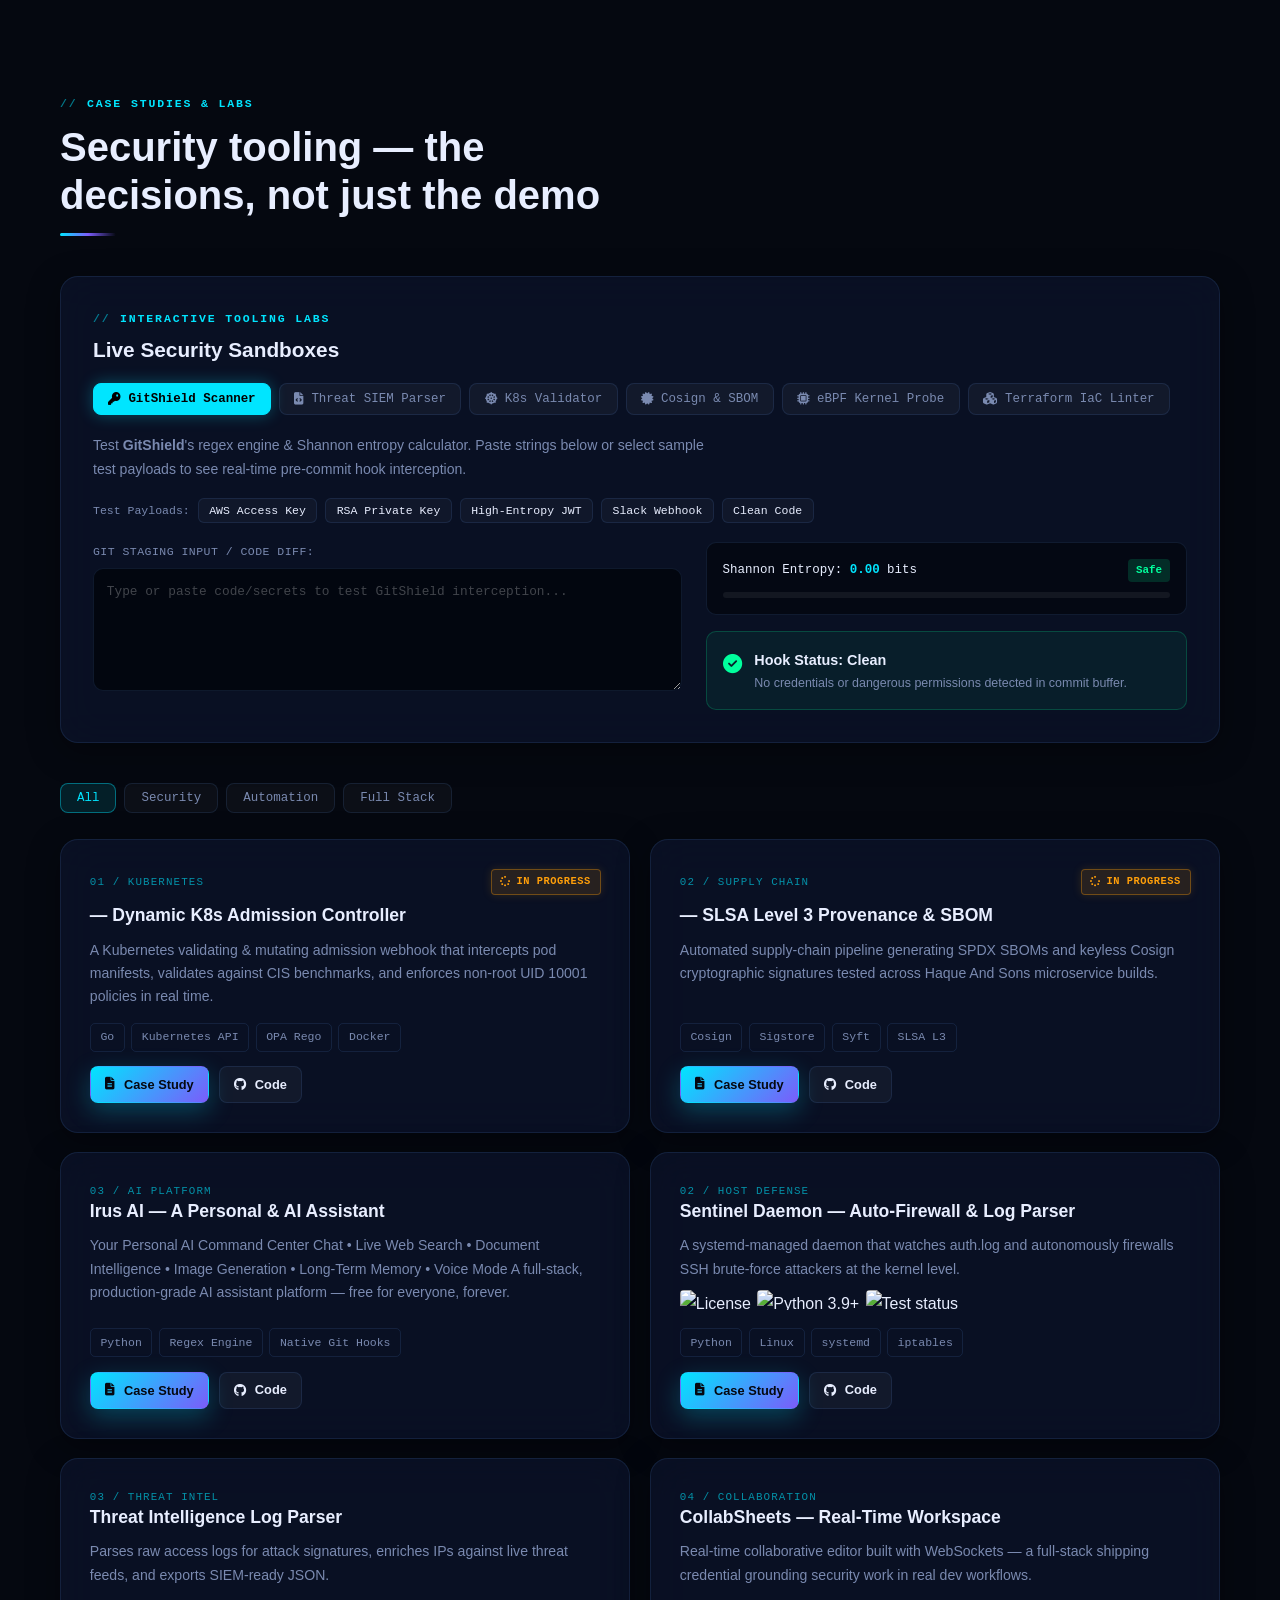
==== commit af904d8a: "feat: elevate portfolio technical positioning Co-authored-by: Copilot <223556219+Copilot@users.norep" ====
--- a/legacy/index.html
+++ b/legacy/index.html
@@ -651,7 +651,7 @@
               <span class="mesh-domain-tag" id="meshDomainTag">DOMAIN 01 · FOUNDATIONAL HARDENING</span>
               <h4 id="meshDomainTitle">Linux Kernel &amp; OS Hardening</h4>
             </div>
-            <span class="mesh-status-tag" id="meshStatusTag">Production Verified</span>
+            <span class="mesh-status-tag" id="meshStatusTag">Simulation / Lab demo</span>
           </div>
           <div class="mesh-insp-content" id="meshInspContent">
             <!-- Populated via JS -->
@@ -1697,10 +1697,10 @@
               <span class="audit-doc-logo"><i class="fa-solid fa-shield-halved"></i></span>
               <div>
                 <h4>SEC-AUDIT-2026-Q3 · CLOUD INFRASTRUCTURE POSTURE</h4>
-                <small>Author: Nejamul Haque (DevSecOps Lead) · Classification: CONFIDENTIAL / RESTRICTED</small>
-              </div>
-            </div>
-            <span class="audit-score-stamp">GRADE A+ · 98.4%</span>
+                <small>Author: Nejamul Haque · Sample assessment template (lab environment)</small>
+              </div>
+            </div>
+            <span class="audit-score-stamp">Sample assessment</span>
           </div>
 
           <div class="audit-doc-body">
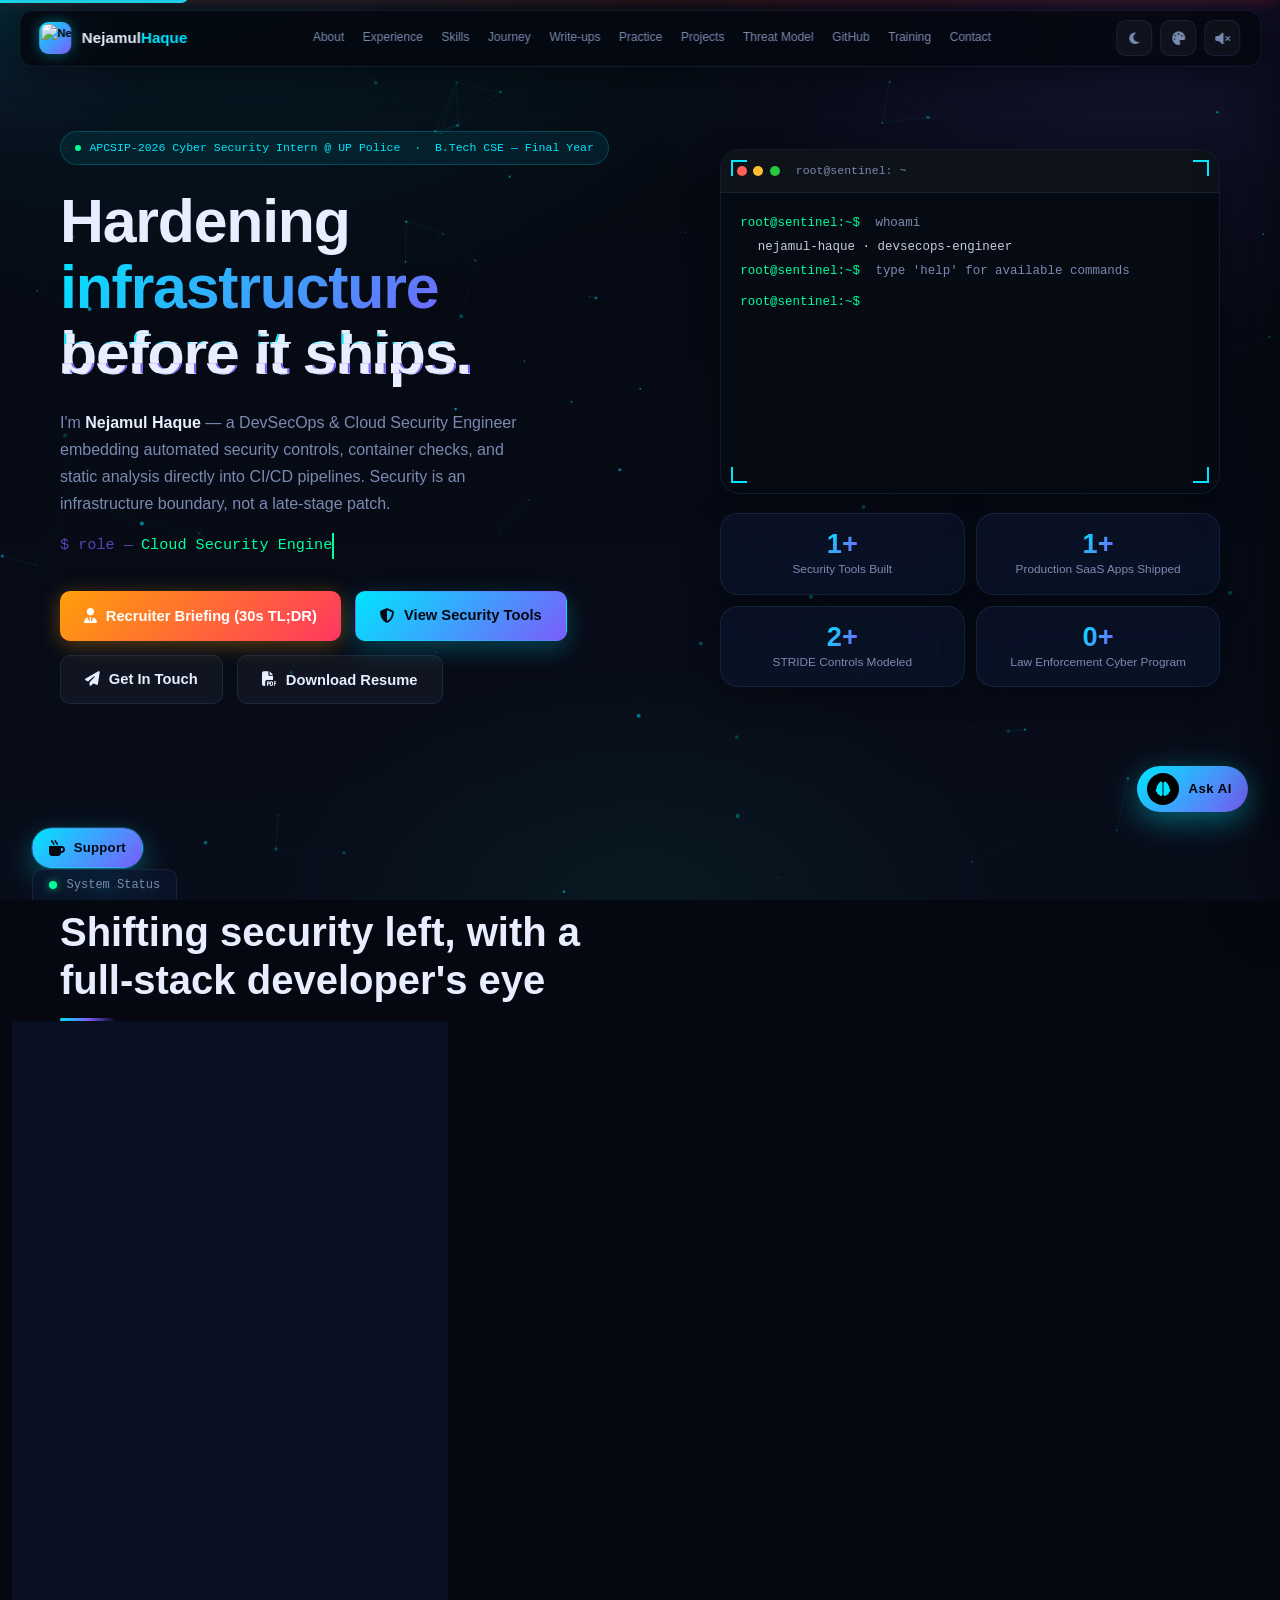
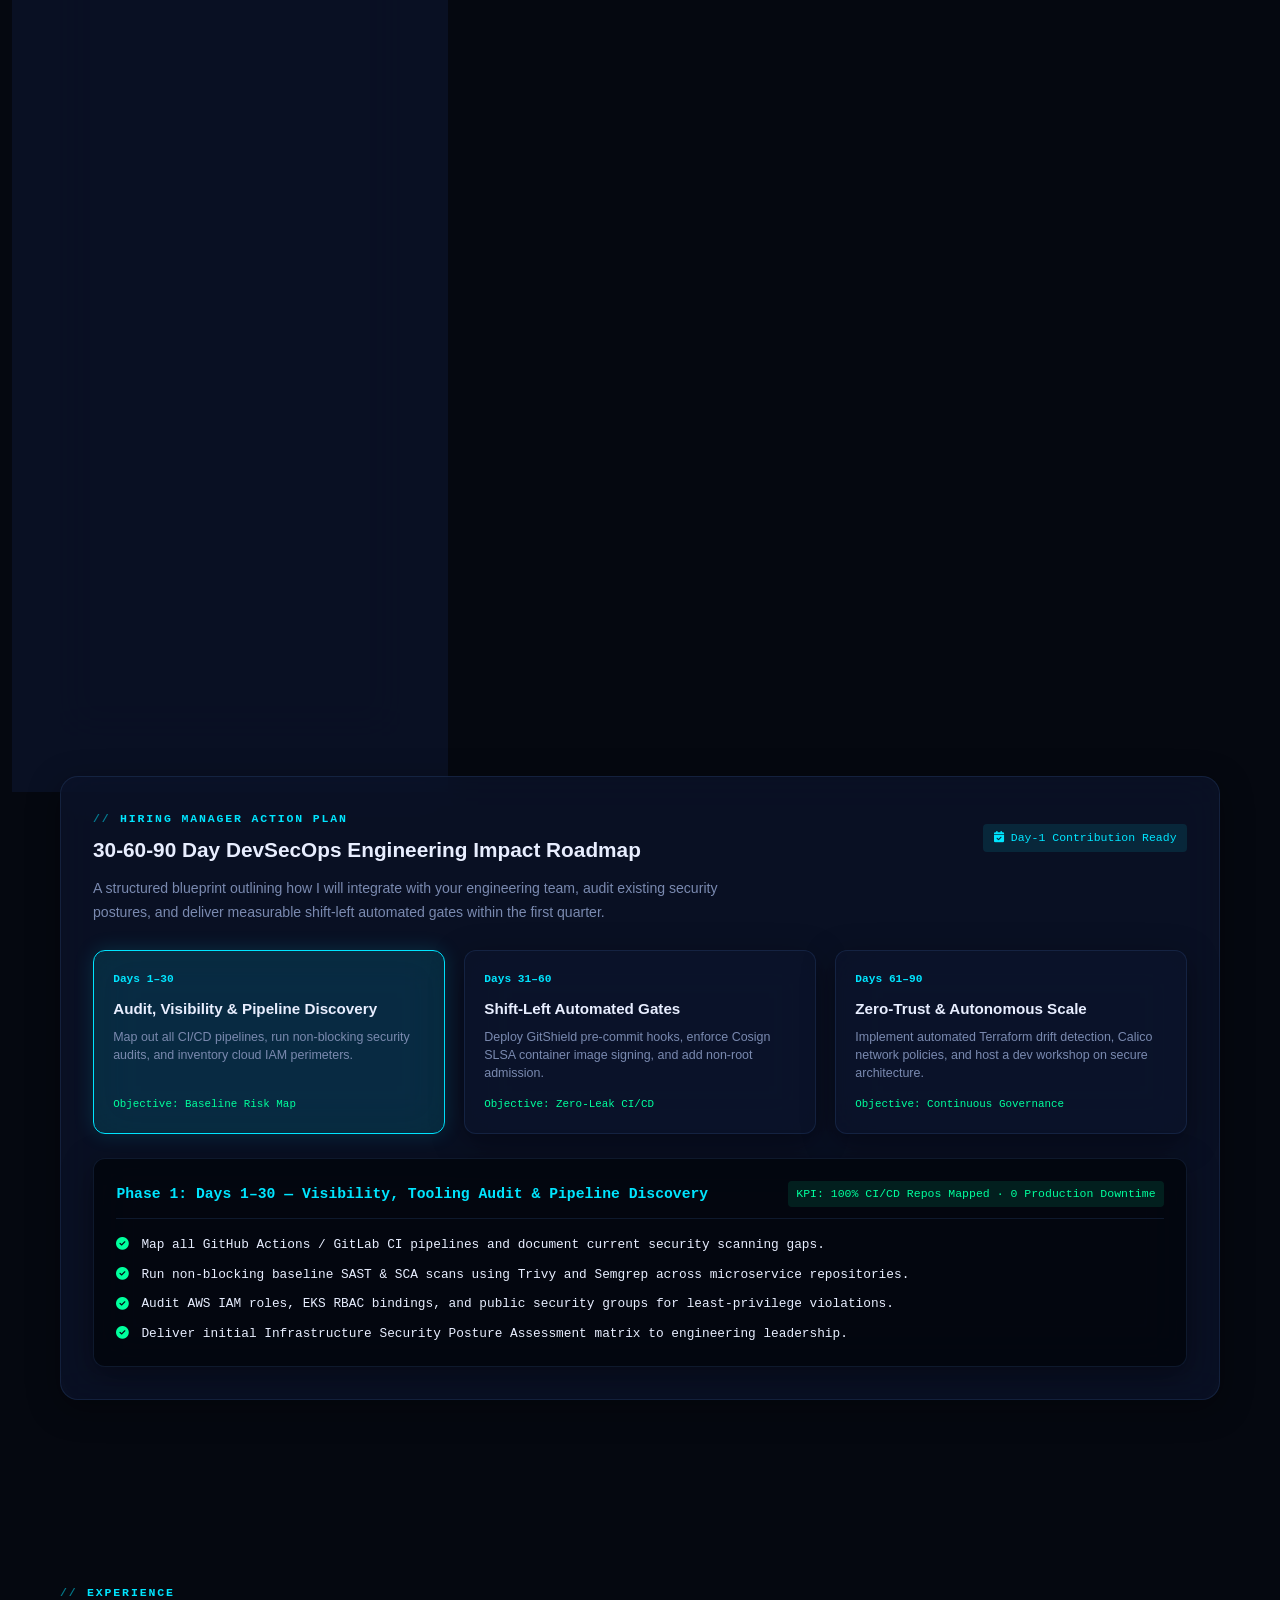
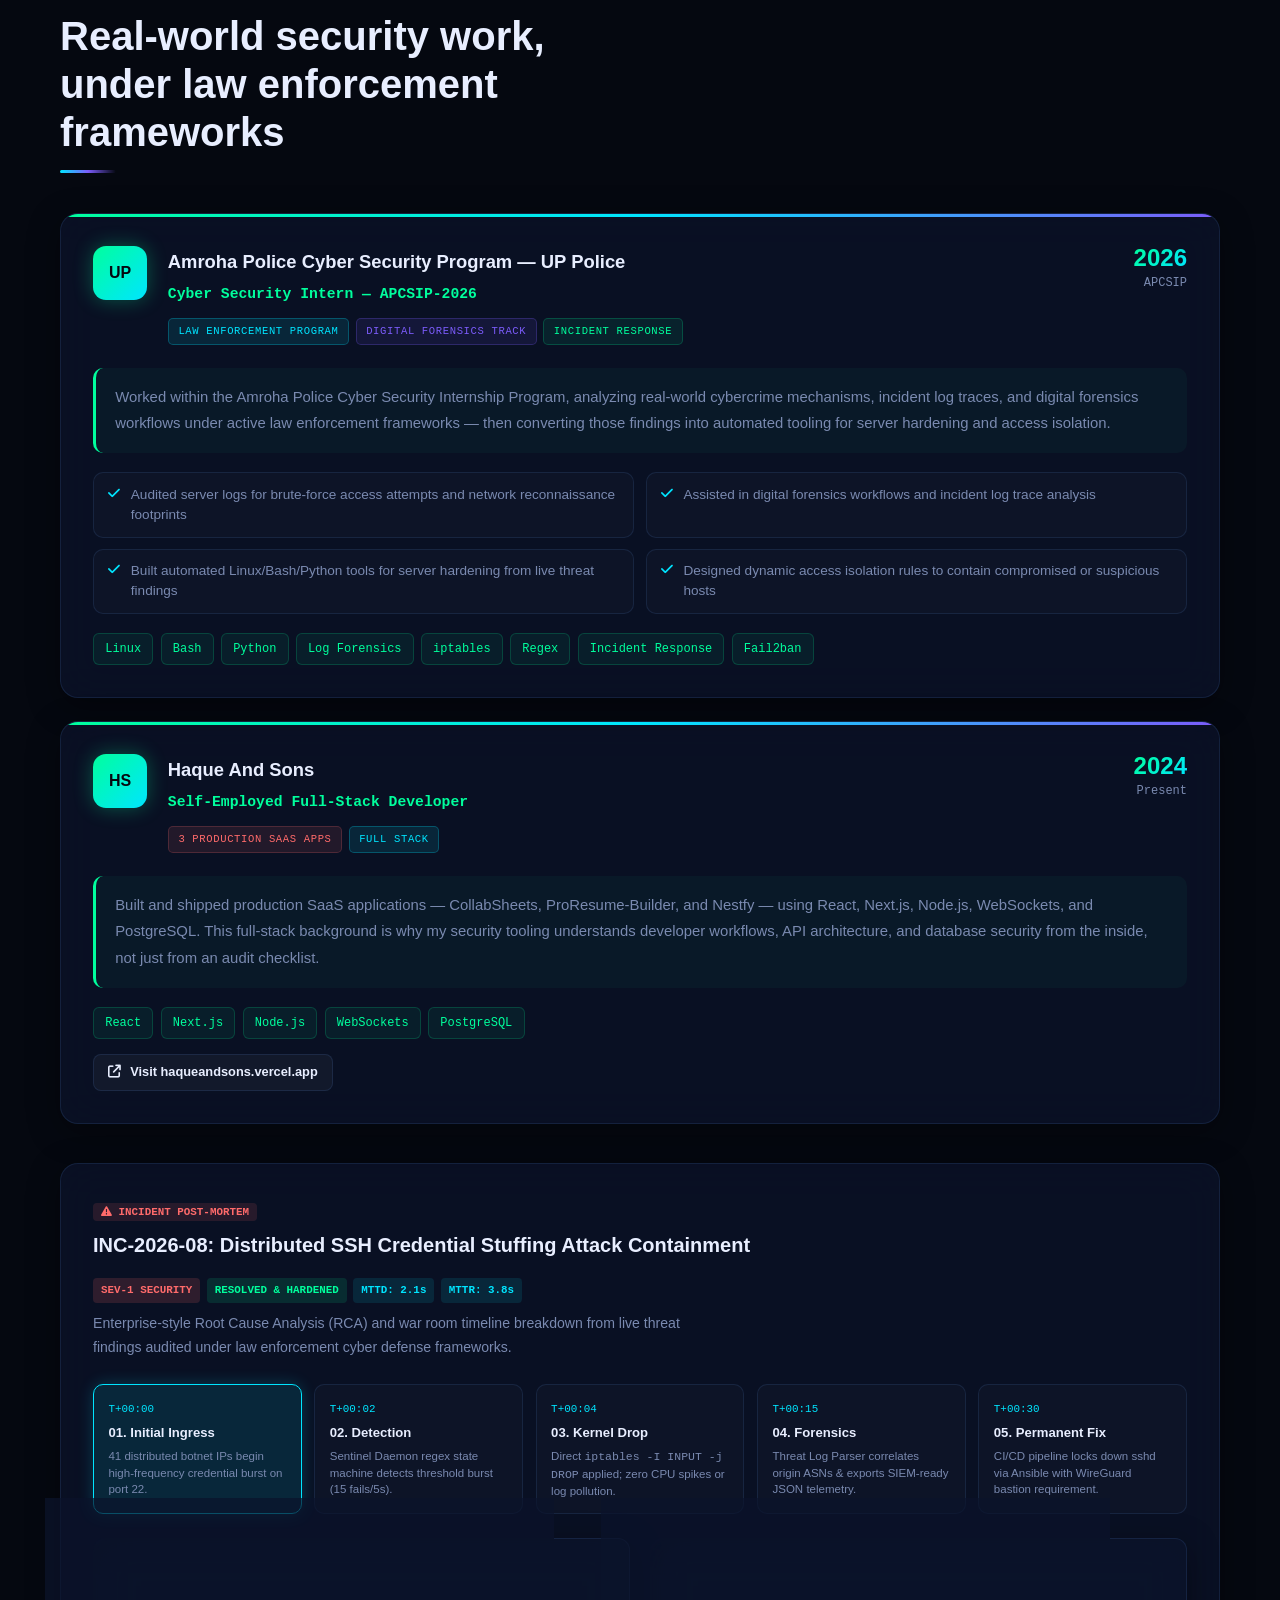
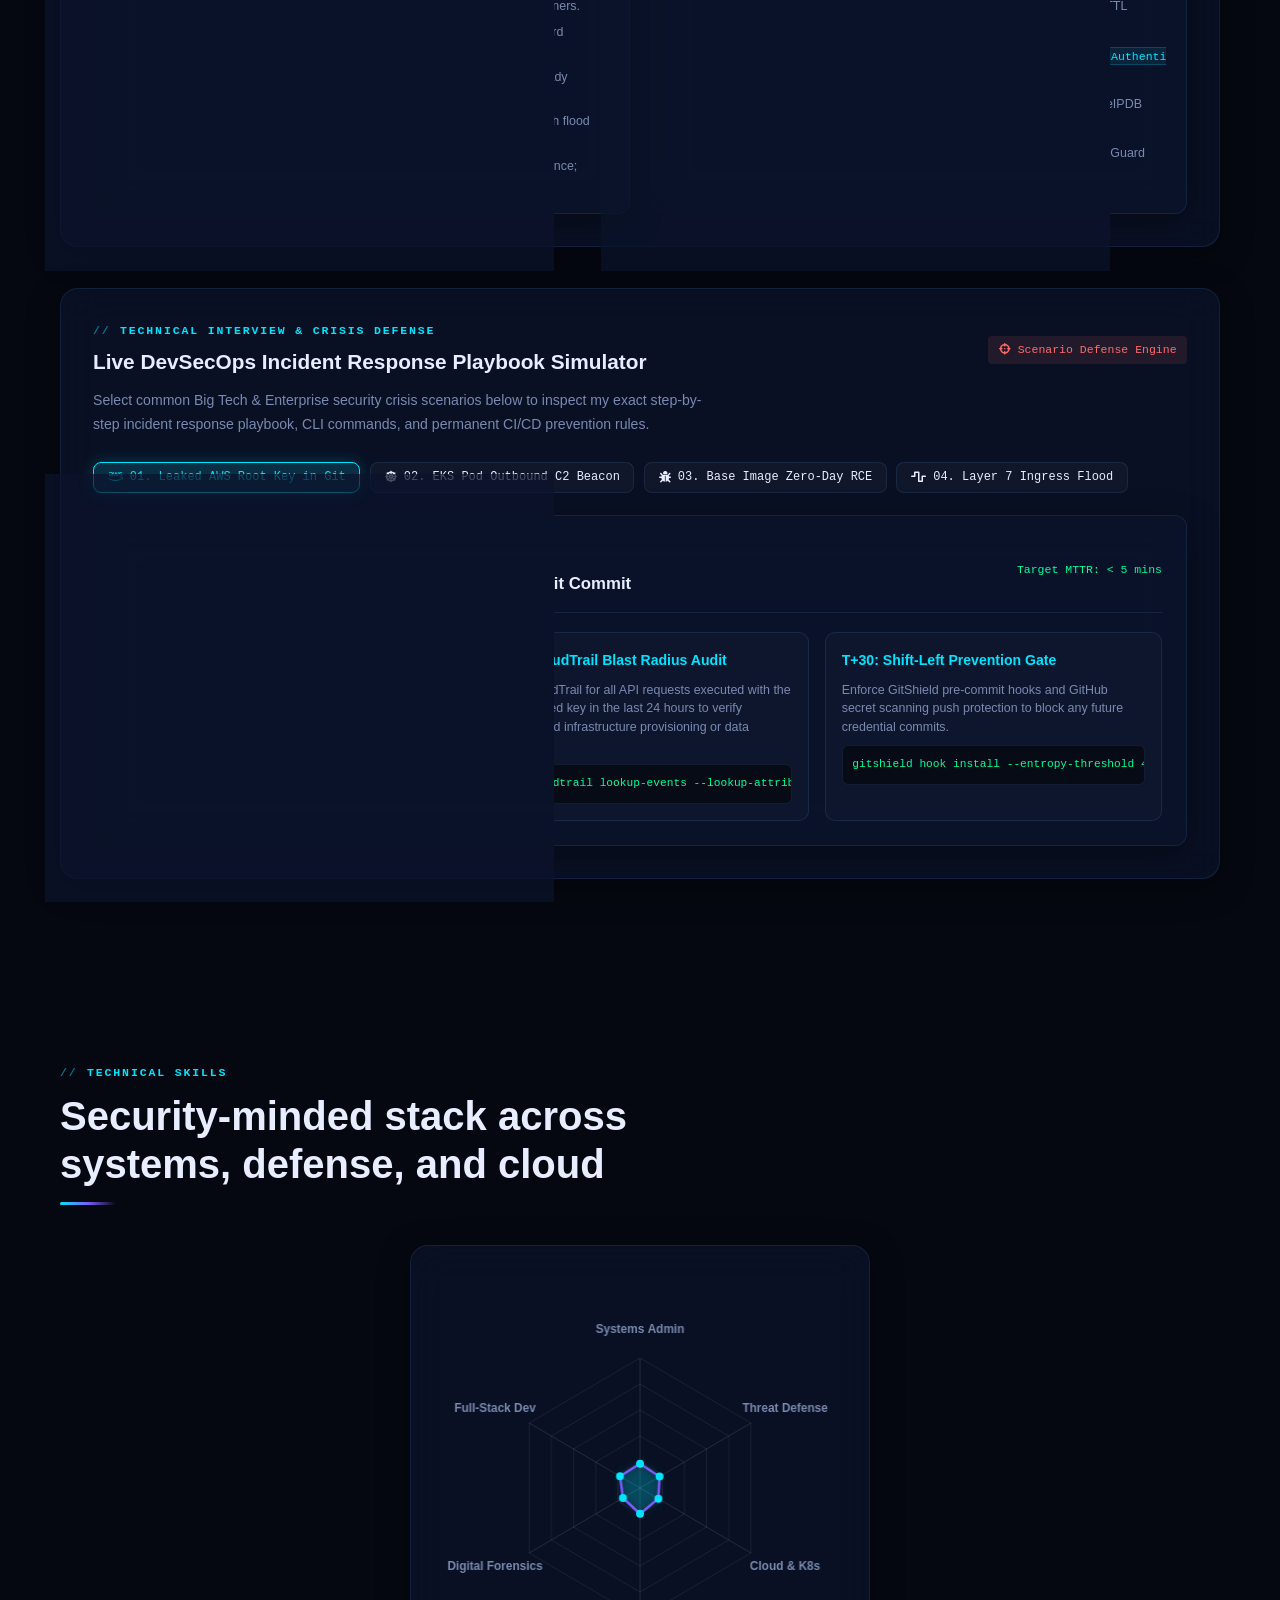
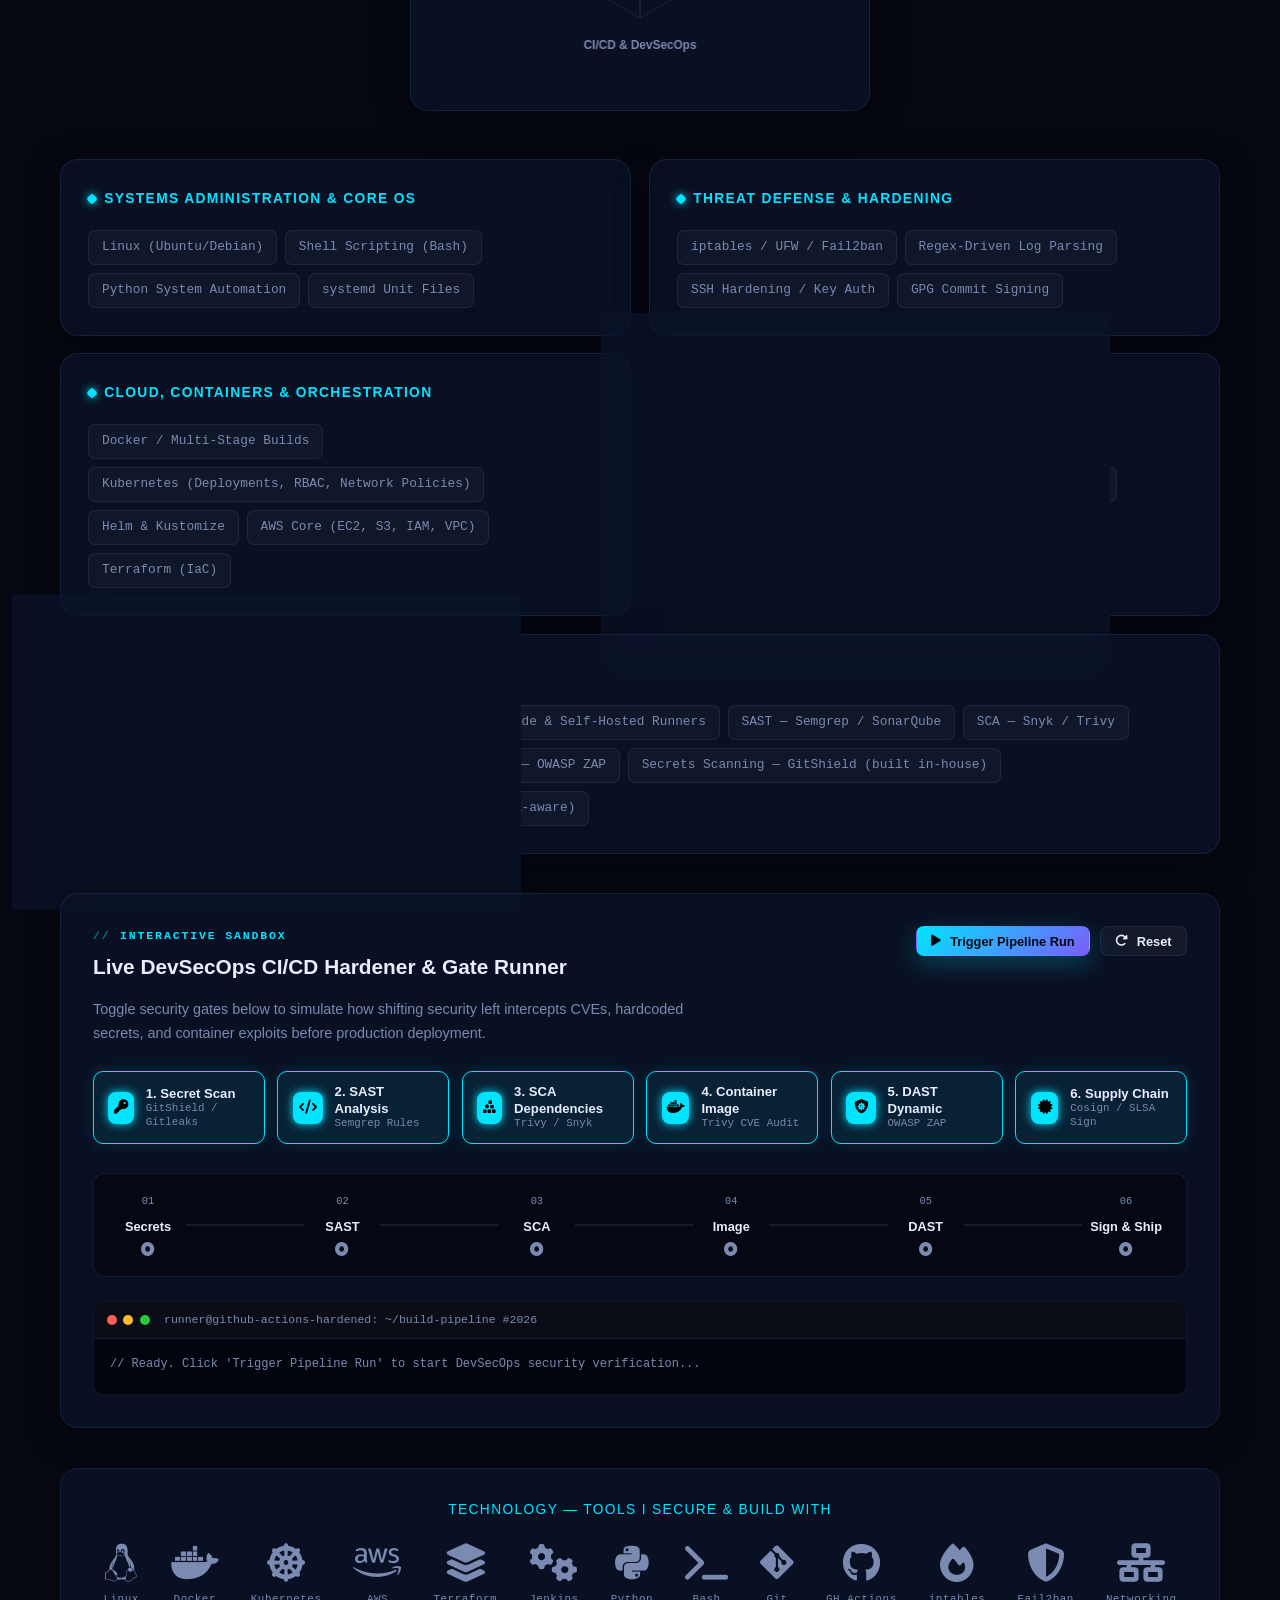
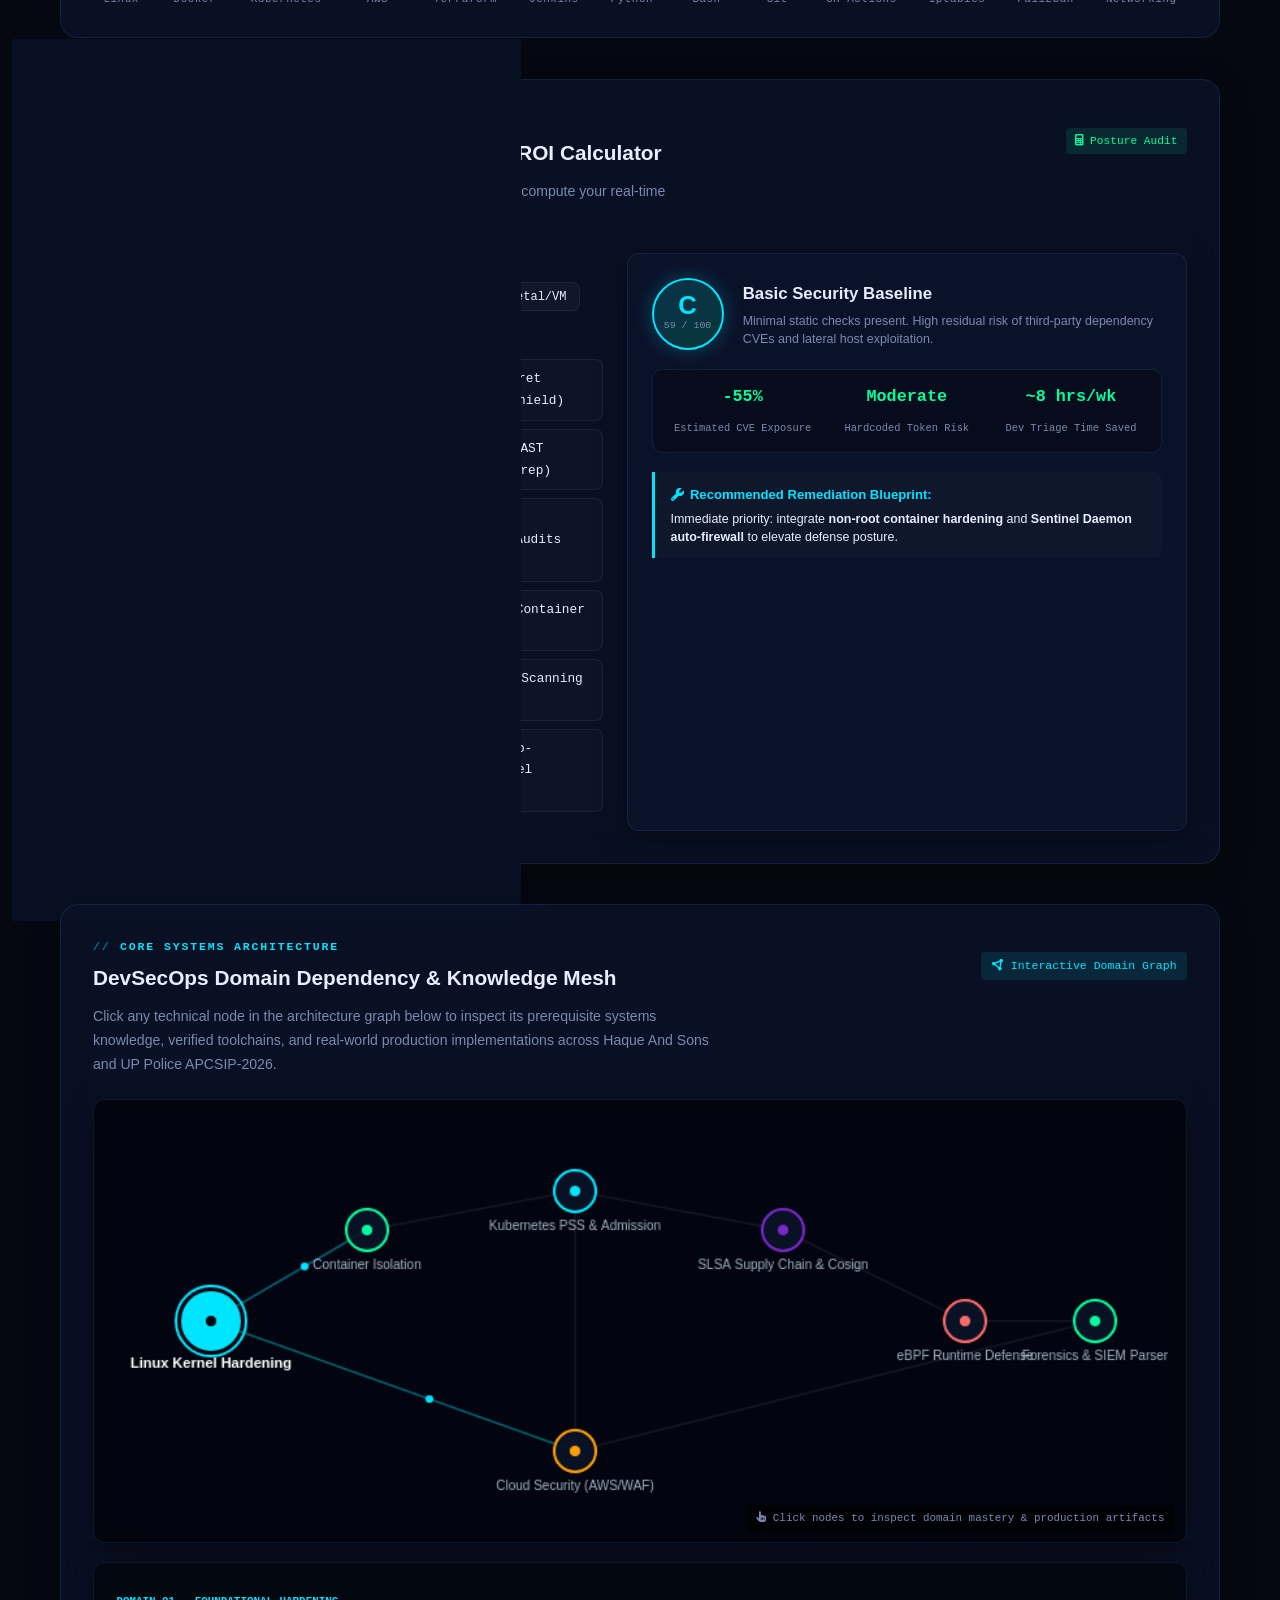
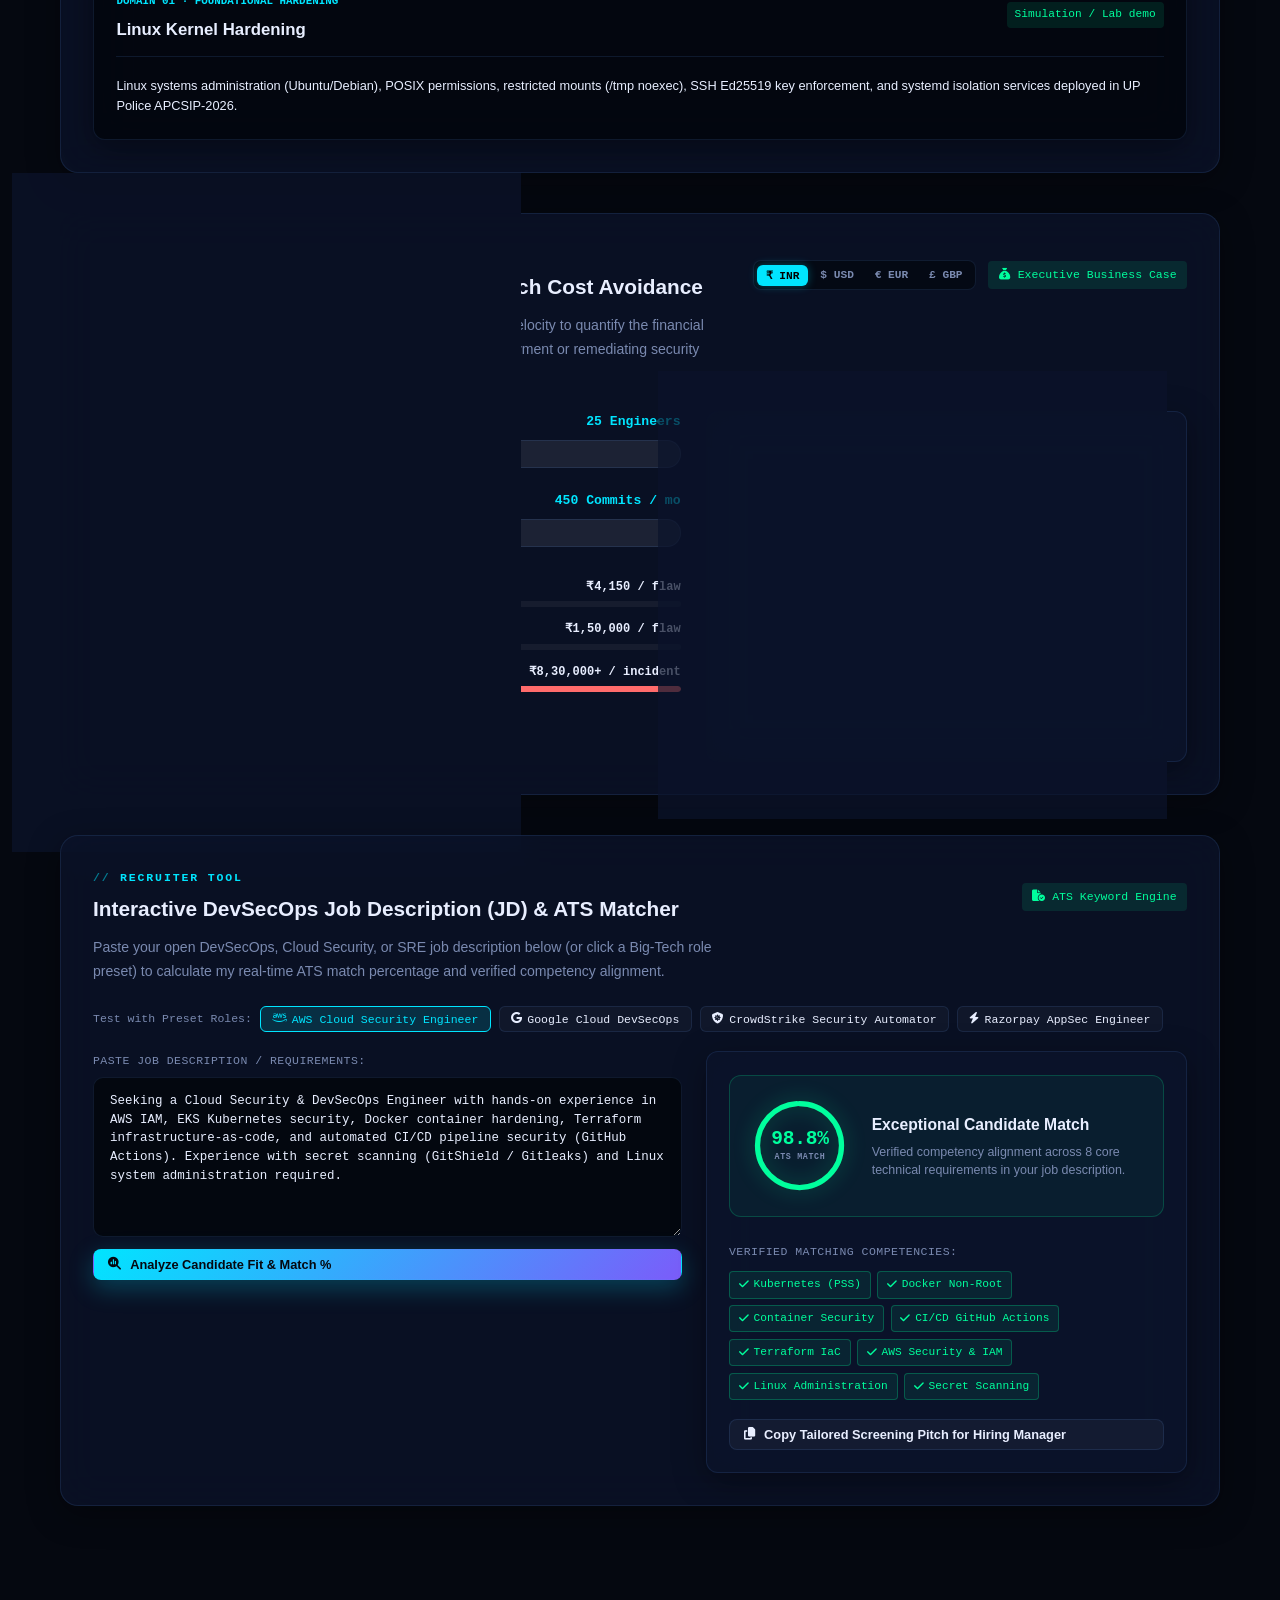
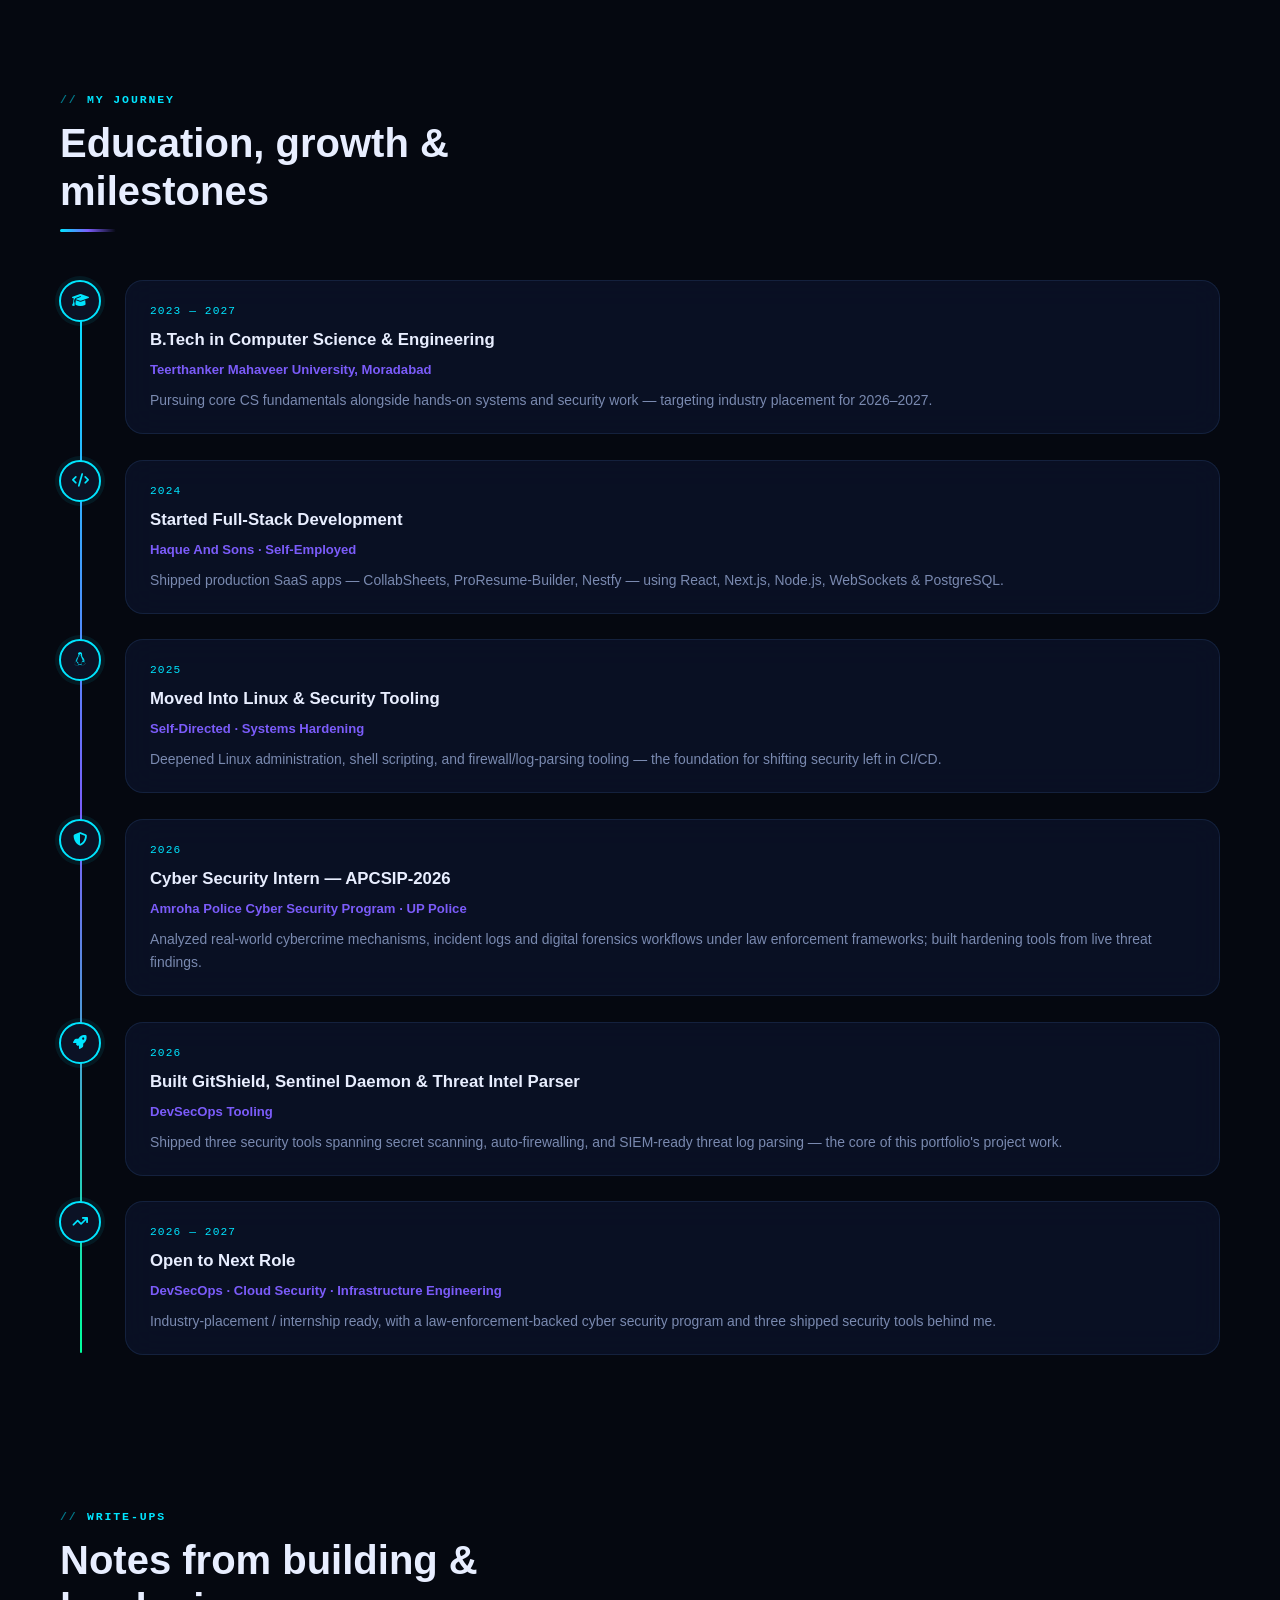
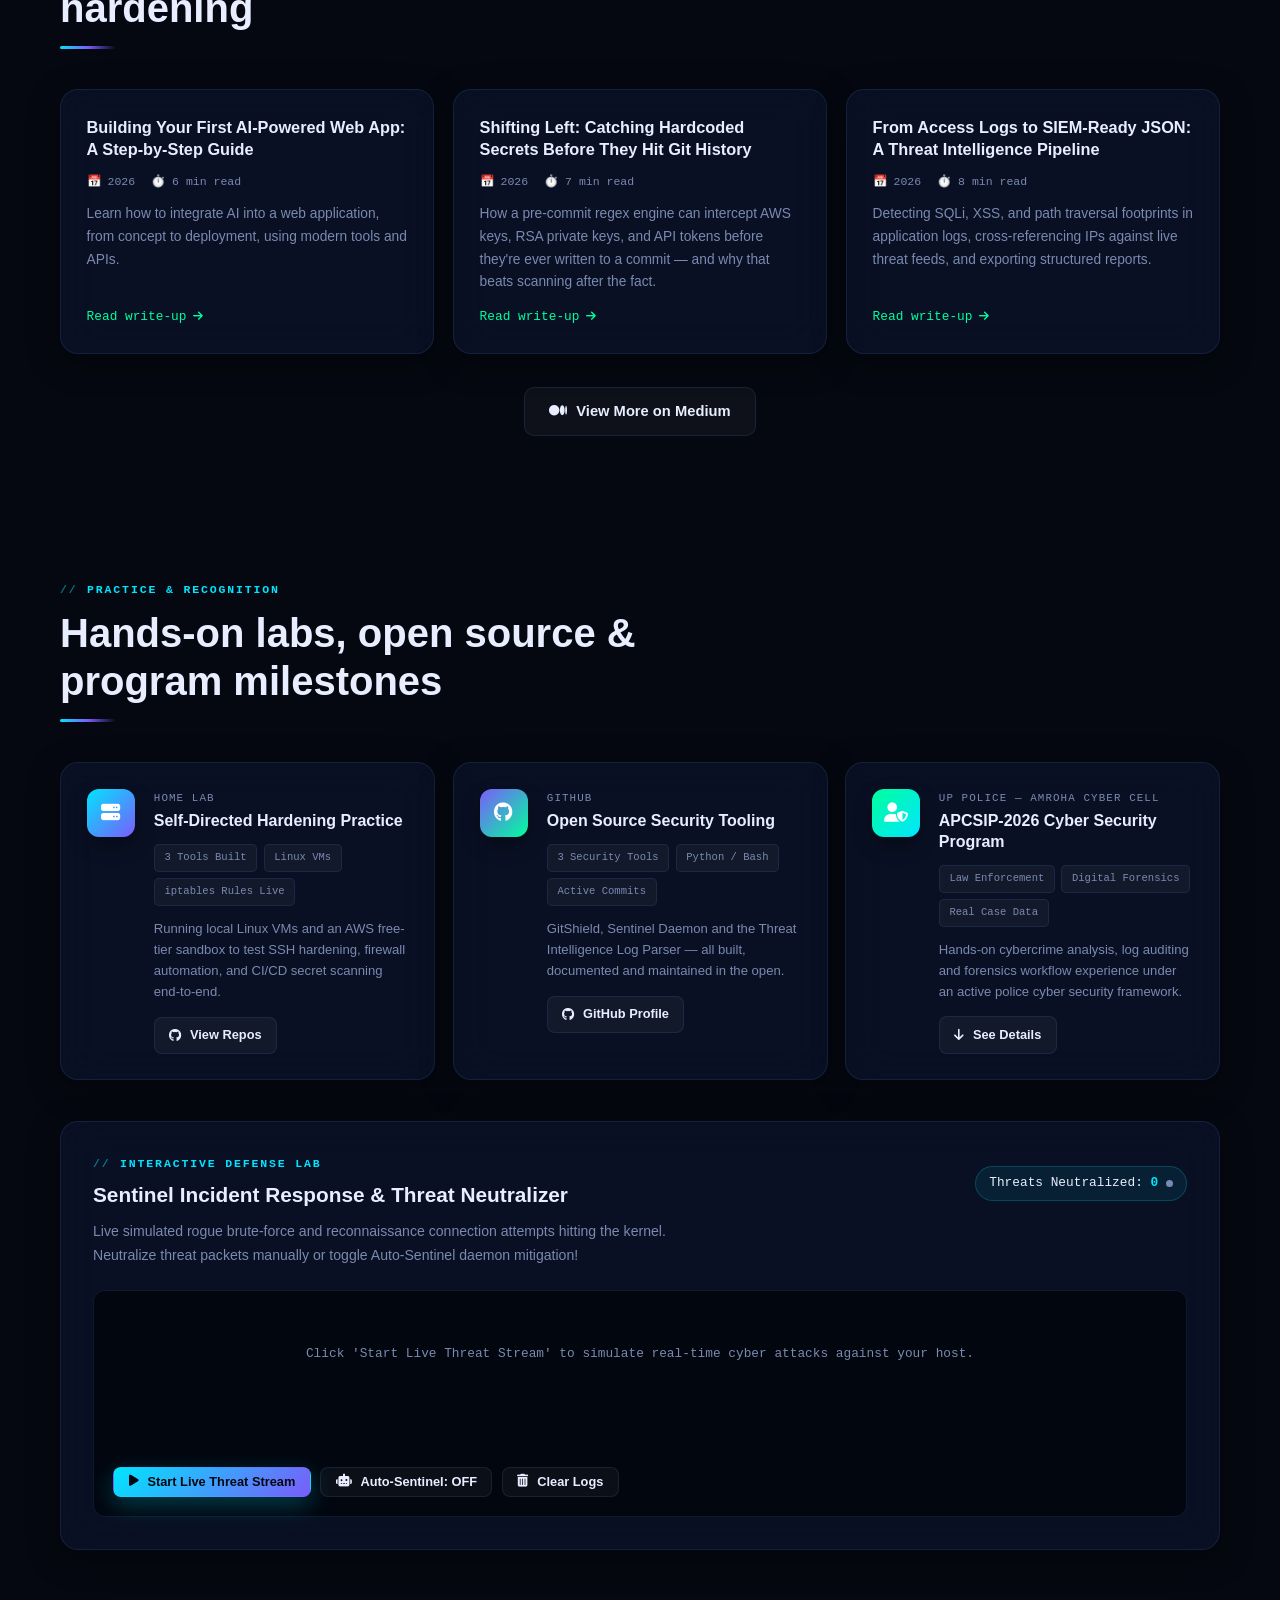
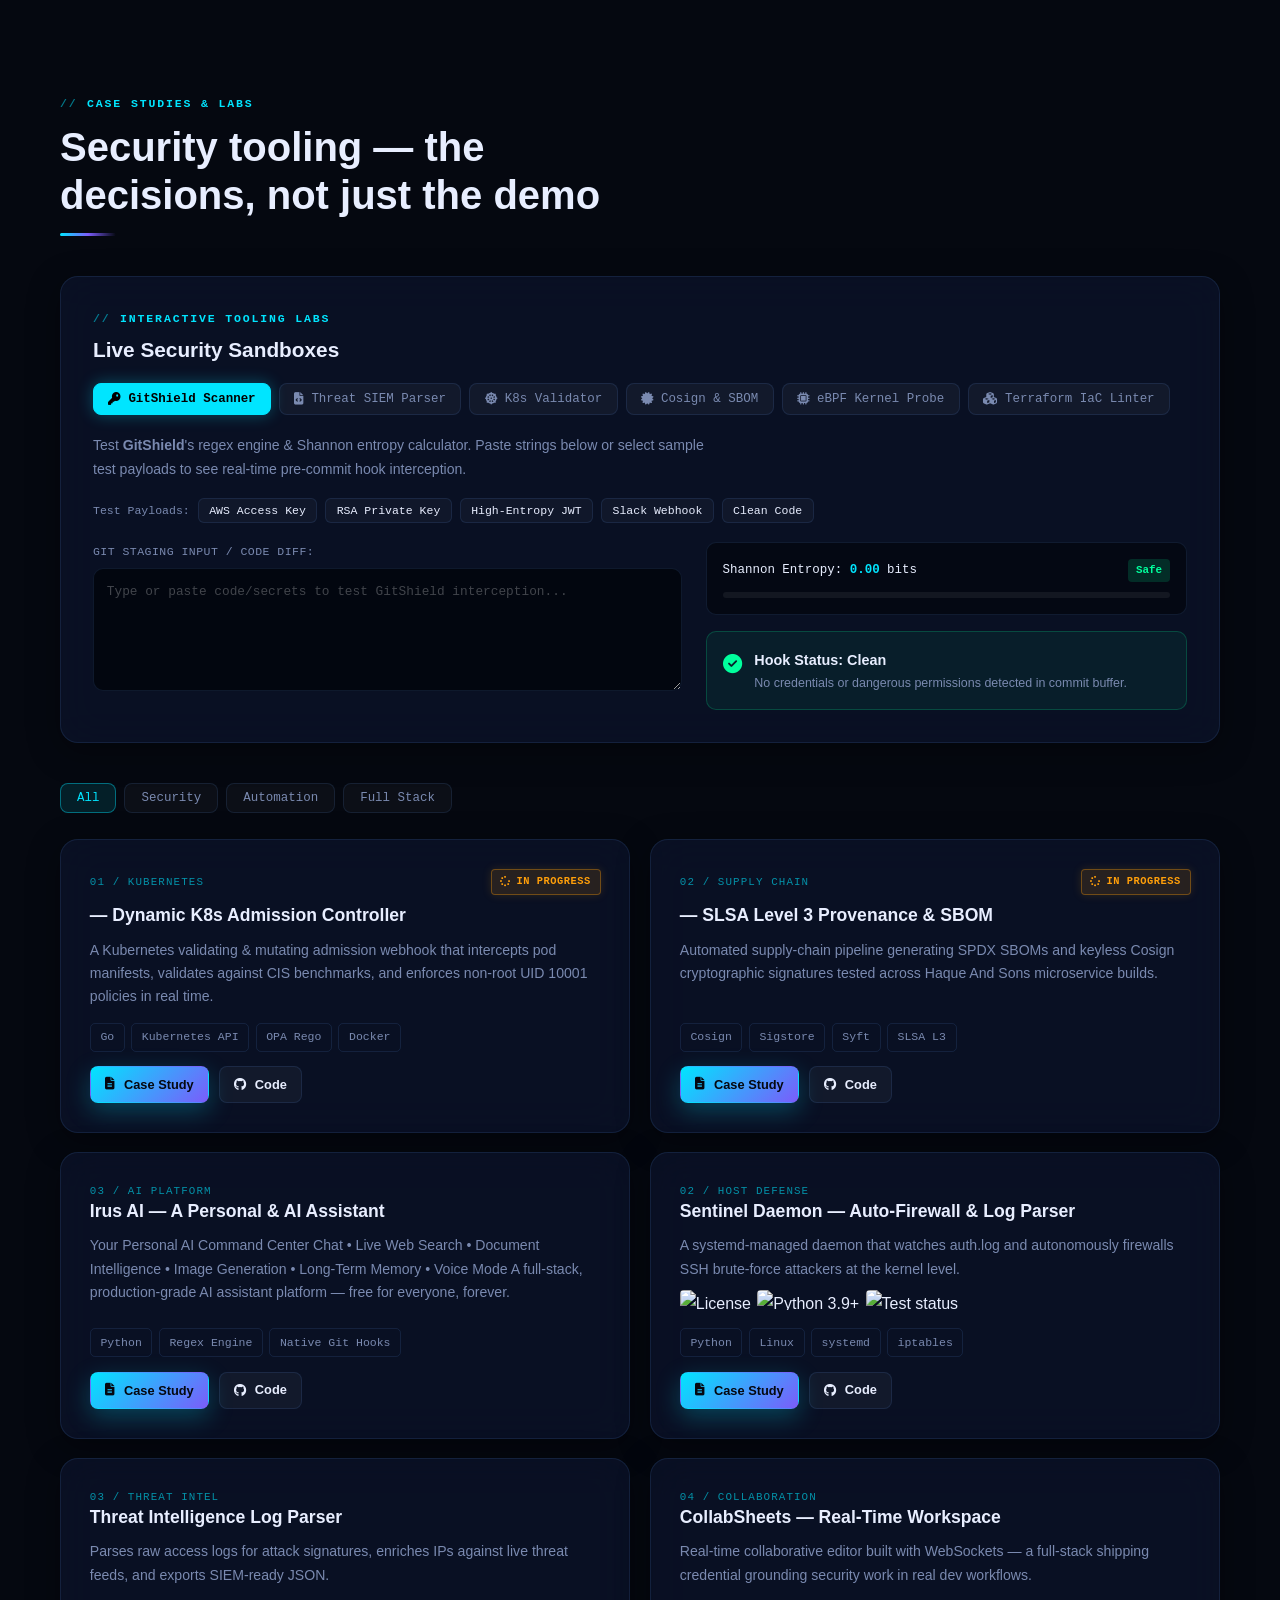
==== commit e4315f41: "feat: update skills and certification statuses Co-authored-by: Copilot <223556219+Copilot@users.nore" ====
--- a/legacy/index.html
+++ b/legacy/index.html
@@ -1796,7 +1796,7 @@
       <div class="cert-roadmap">
         <div class="roadmap-tier glass reveal">
           <div class="roadmap-tier-head"><span class="roadmap-stage">Tier 1 · Foundation</span><span class="roadmap-when">In progress now</span></div>
-          <ul class="roadmap-list"><li><i class="fa-solid fa-circle-check"></i> AWS Certified Cloud Practitioner</li><li><i class="fa-solid fa-circle-check"></i> CompTIA Security+</li></ul>
+          <ul class="roadmap-list"><li><i class="fa-solid fa-circle-check"></i> CompTIA Security+</li></ul>
           <p class="roadmap-note">Cloud fundamentals and core security vocabulary — the baseline most DevSecOps specs expect.</p>
         </div>
         <div class="roadmap-tier glass reveal">
@@ -1937,7 +1937,8 @@
     <section class="rp-section">
       <h2>Training &amp; Certification Path</h2>
       <p><strong>Completed:</strong> APCSIP-2026 Cyber Security Program (UP Police — Amroha Cyber Cell) · Artificial Intelligence For All (Infosys Springboard) · Introduction to Generative AI (Google Cloud) · Cybersecurity (Tech Mahindra) · AI Fluency: Framework &amp; Foundations (Anthropic Academy)</p>
-      <p><strong>In progress:</strong> AWS Certified Cloud Practitioner · CompTIA Security+</p>
+      <p><strong>Completed:</strong> AWS Certified Cloud Practitioner</p>
+      <p><strong>In progress:</strong> CompTIA Security+</p>
       <p><strong>Target (6–12 months):</strong> AWS Certified Security – Specialty · Certified Kubernetes Security Specialist (CKS)</p>
     </section>
   </div>
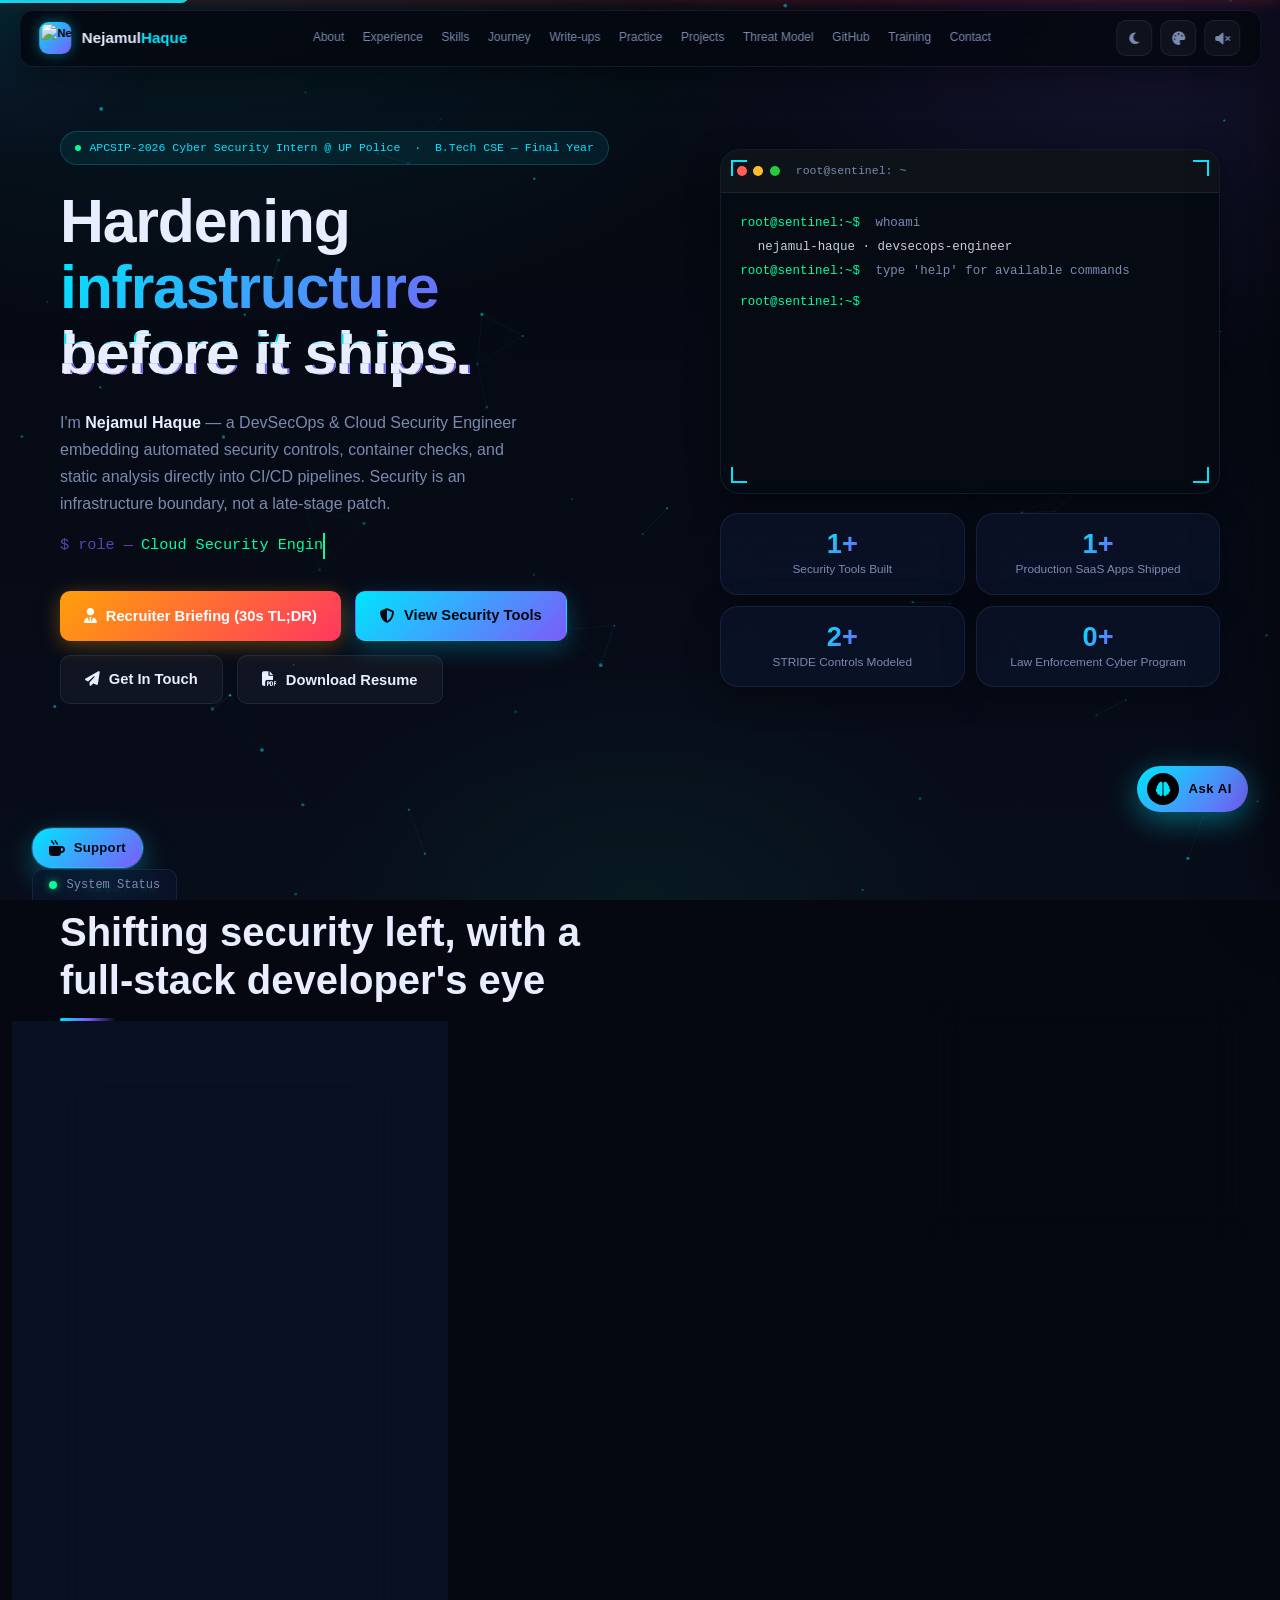
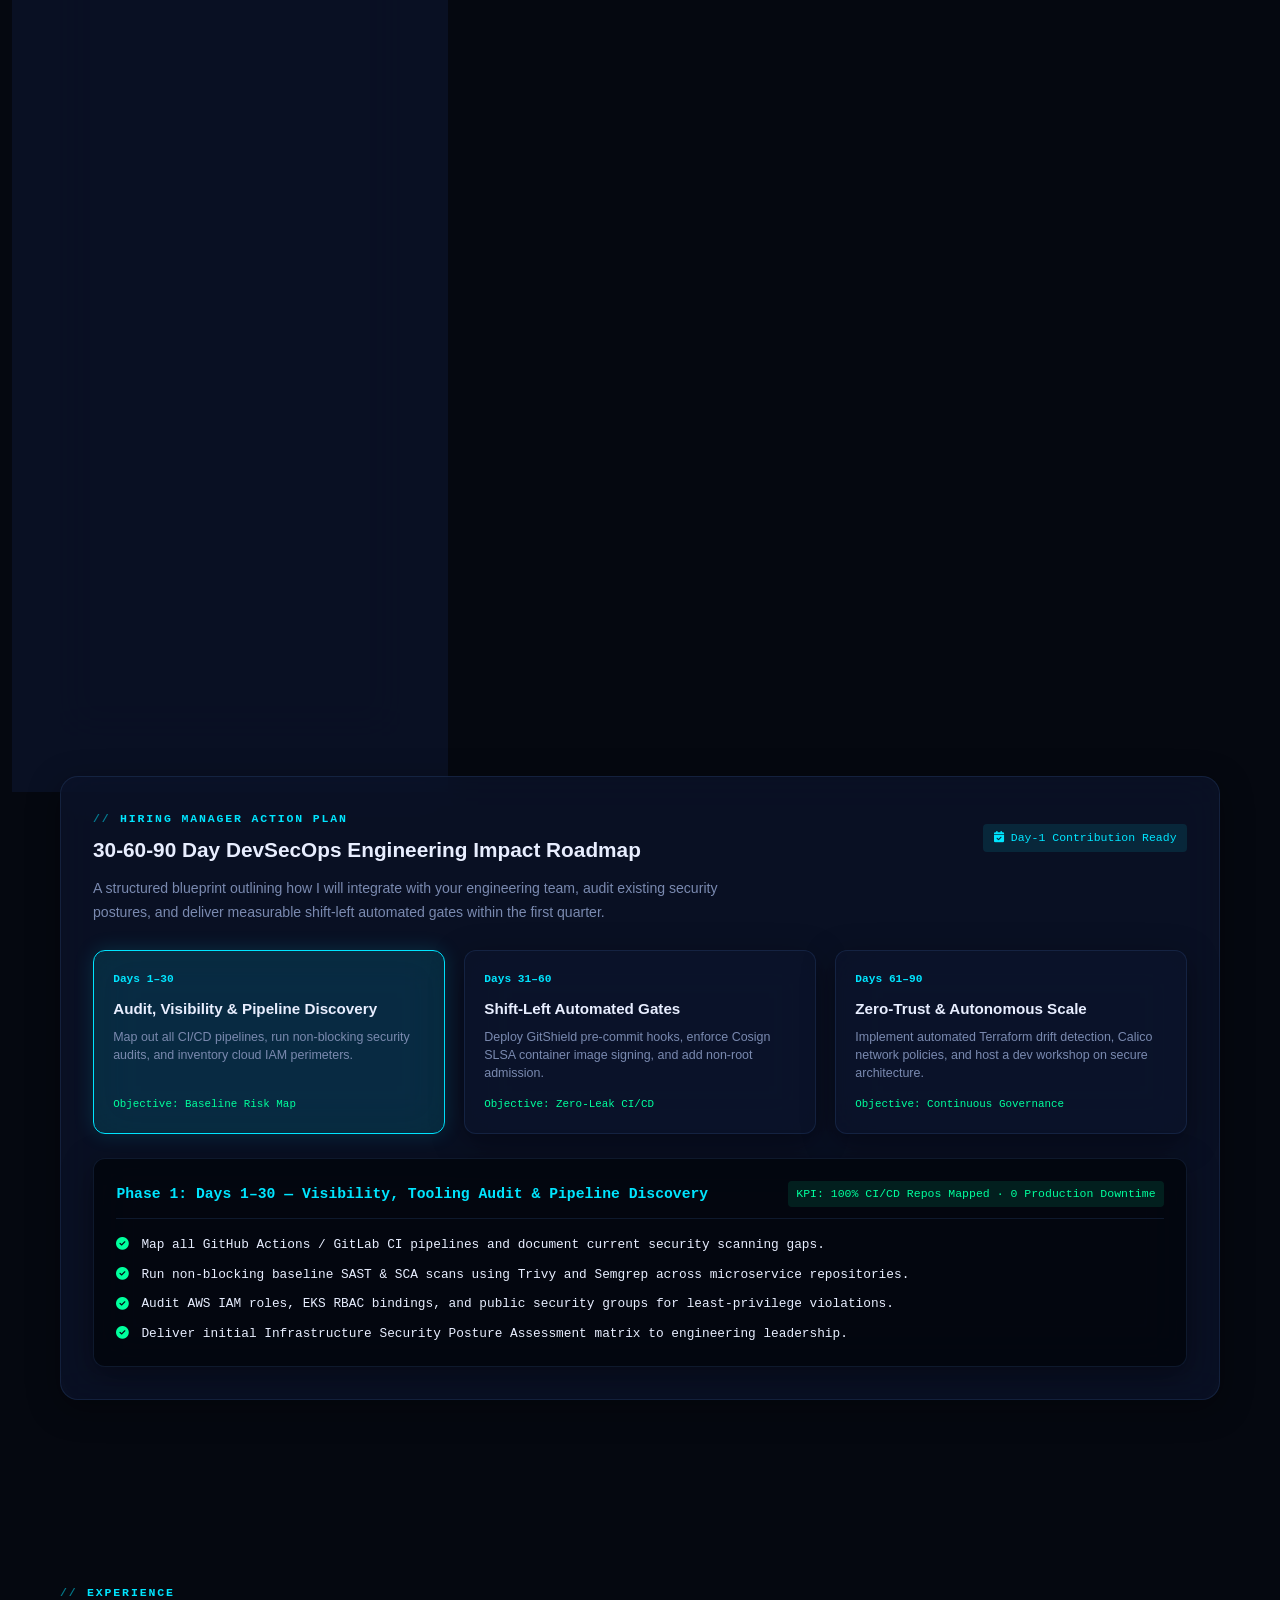
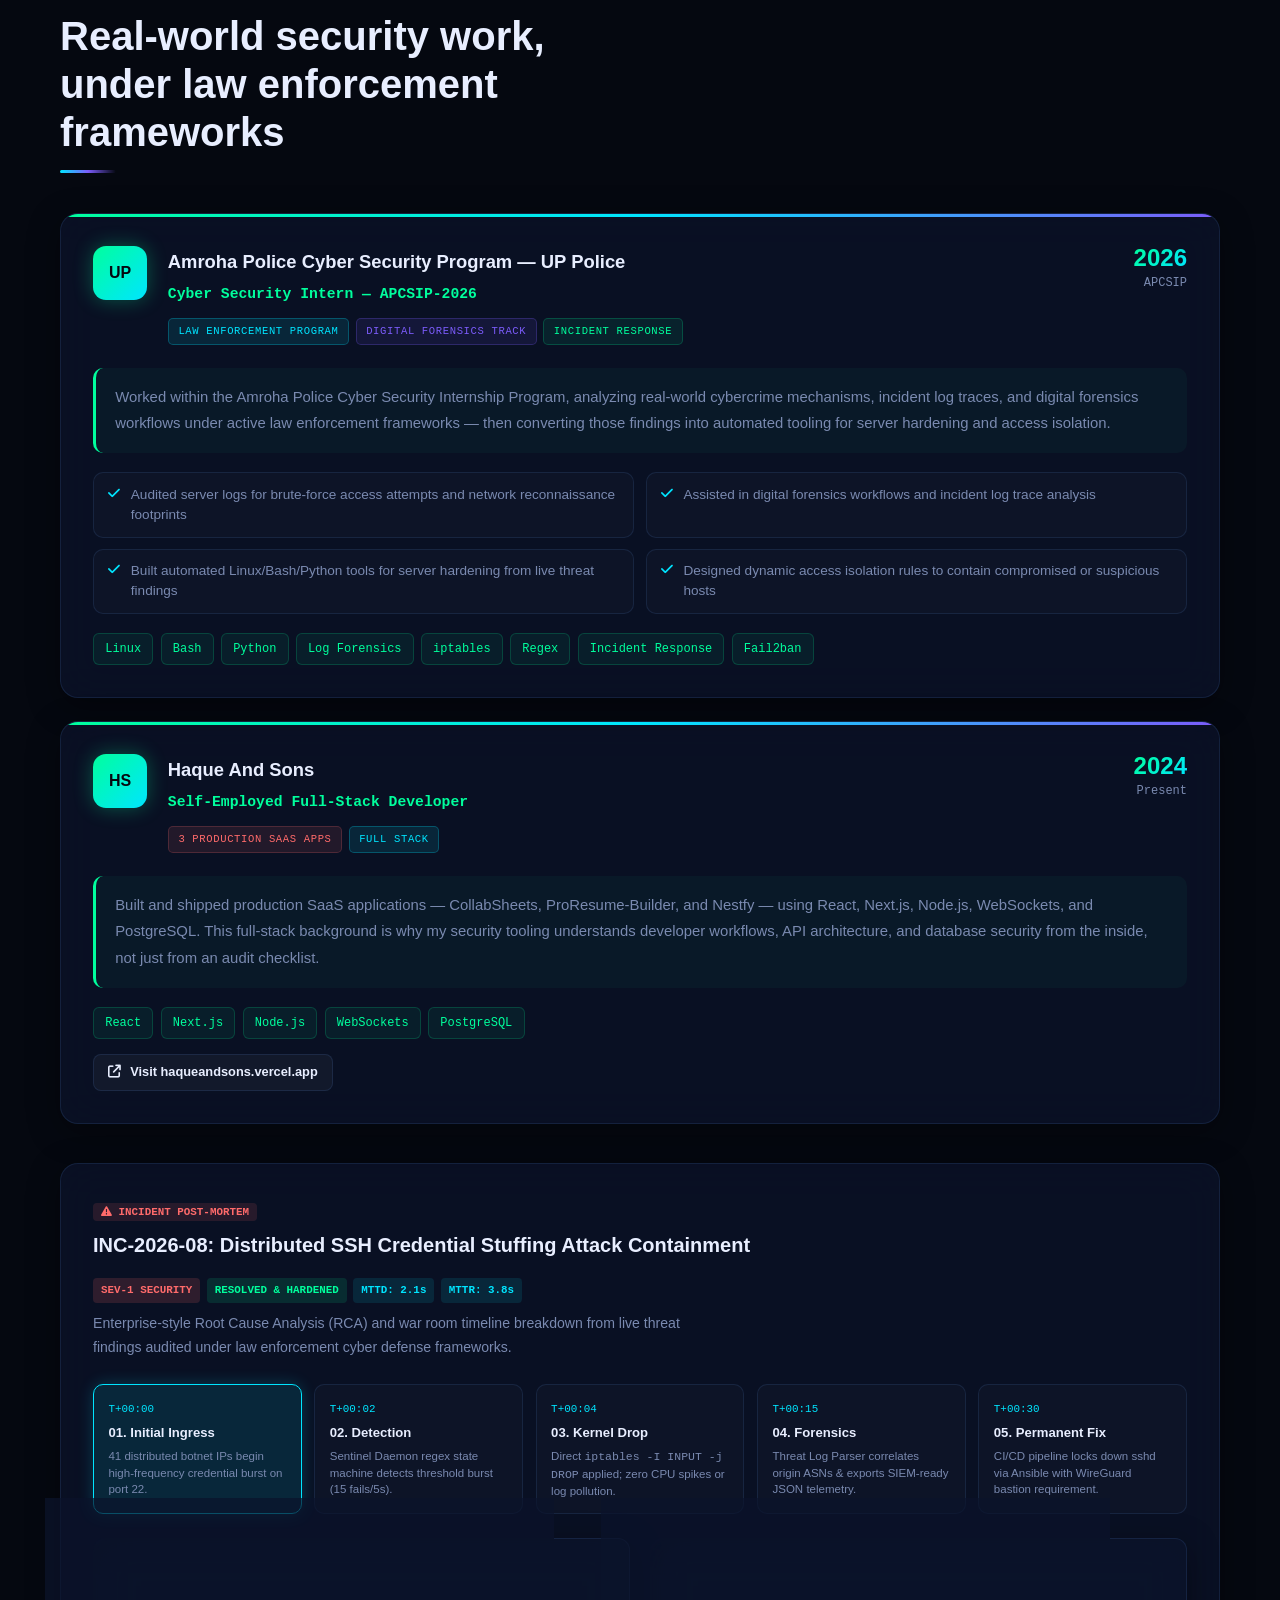
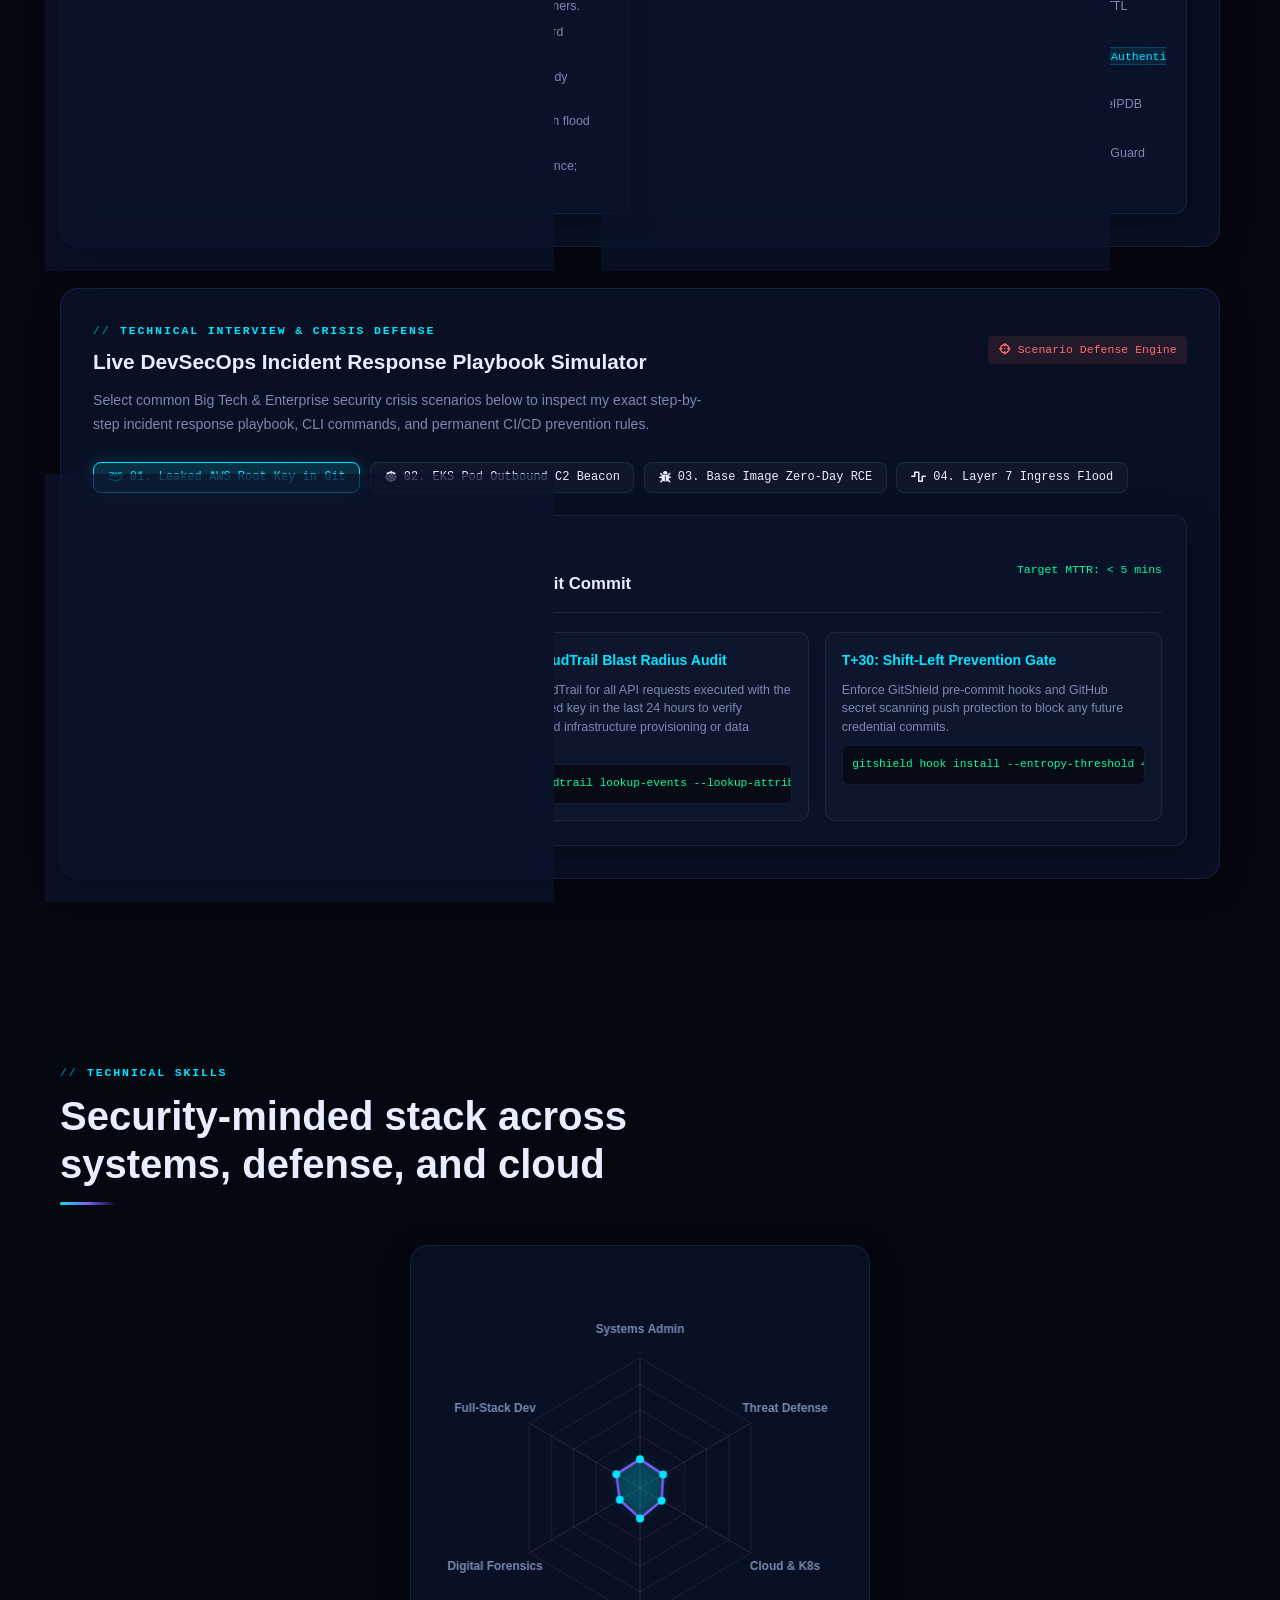
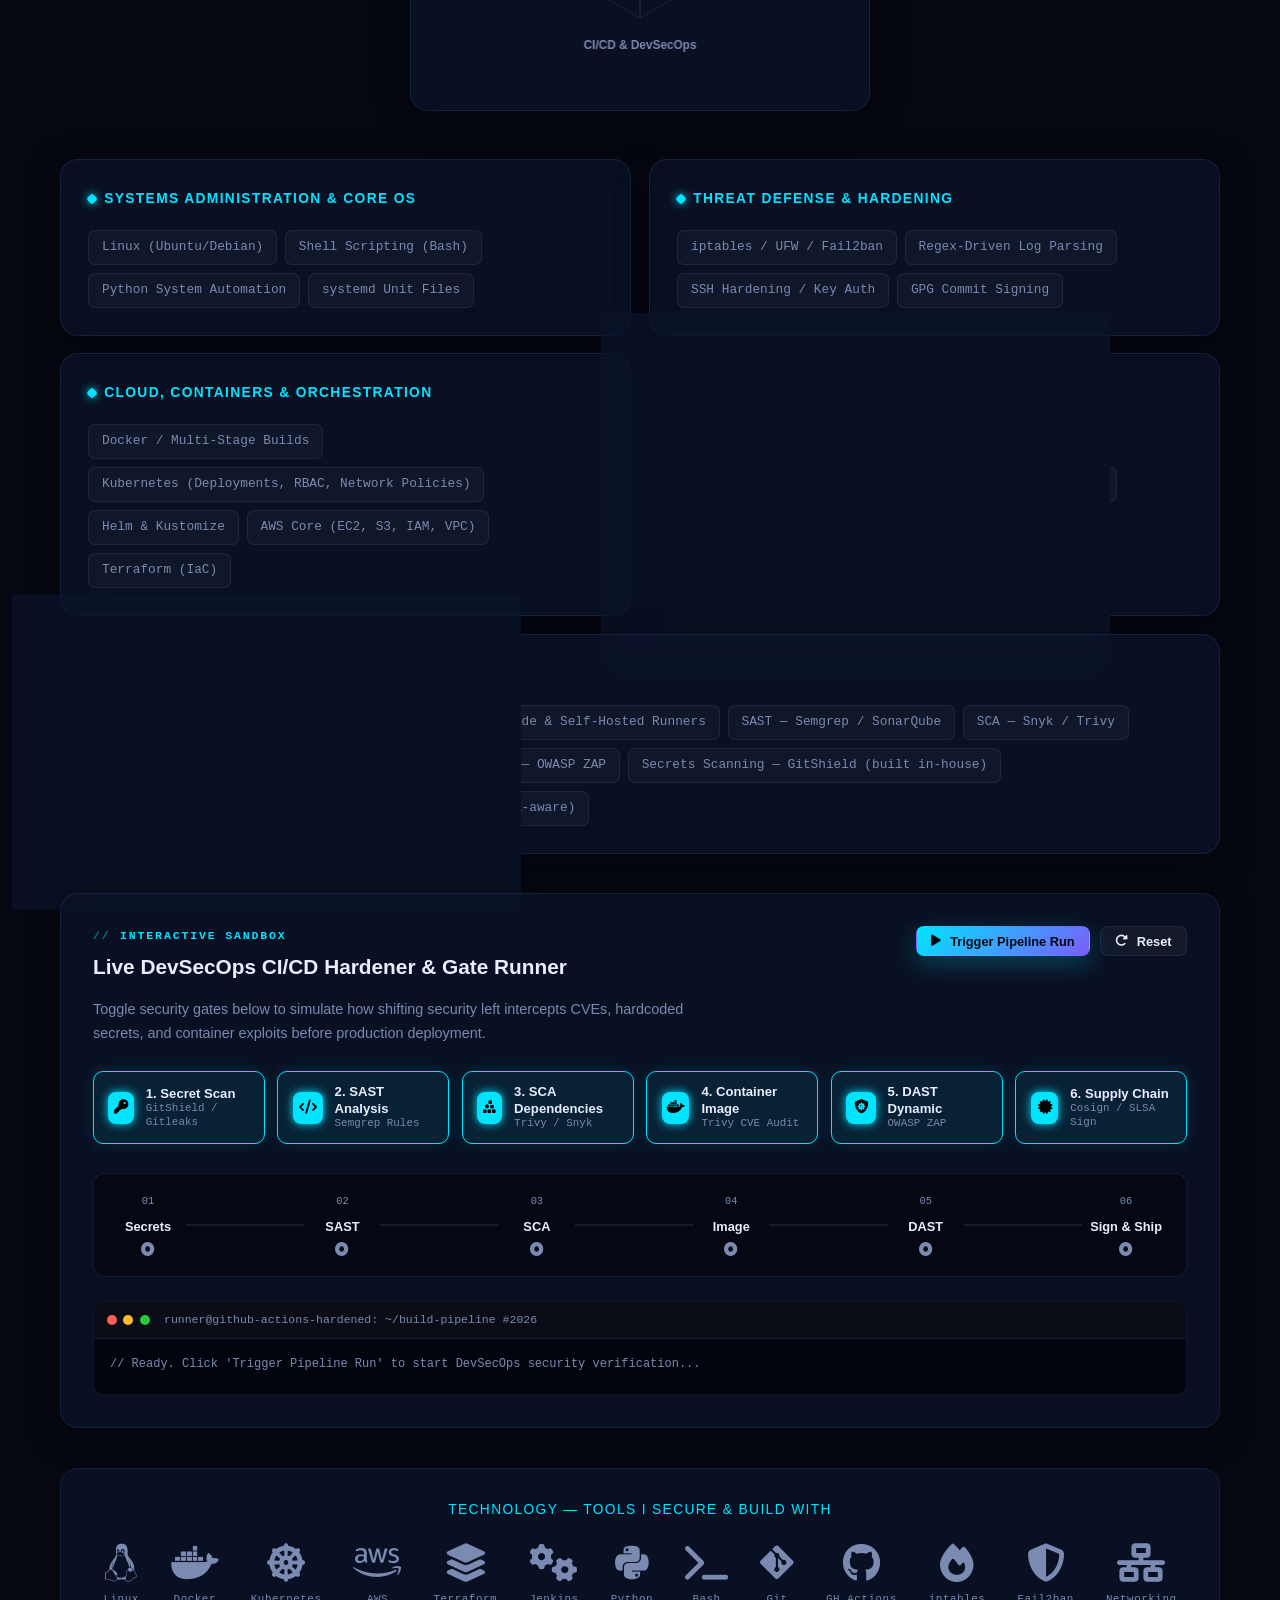
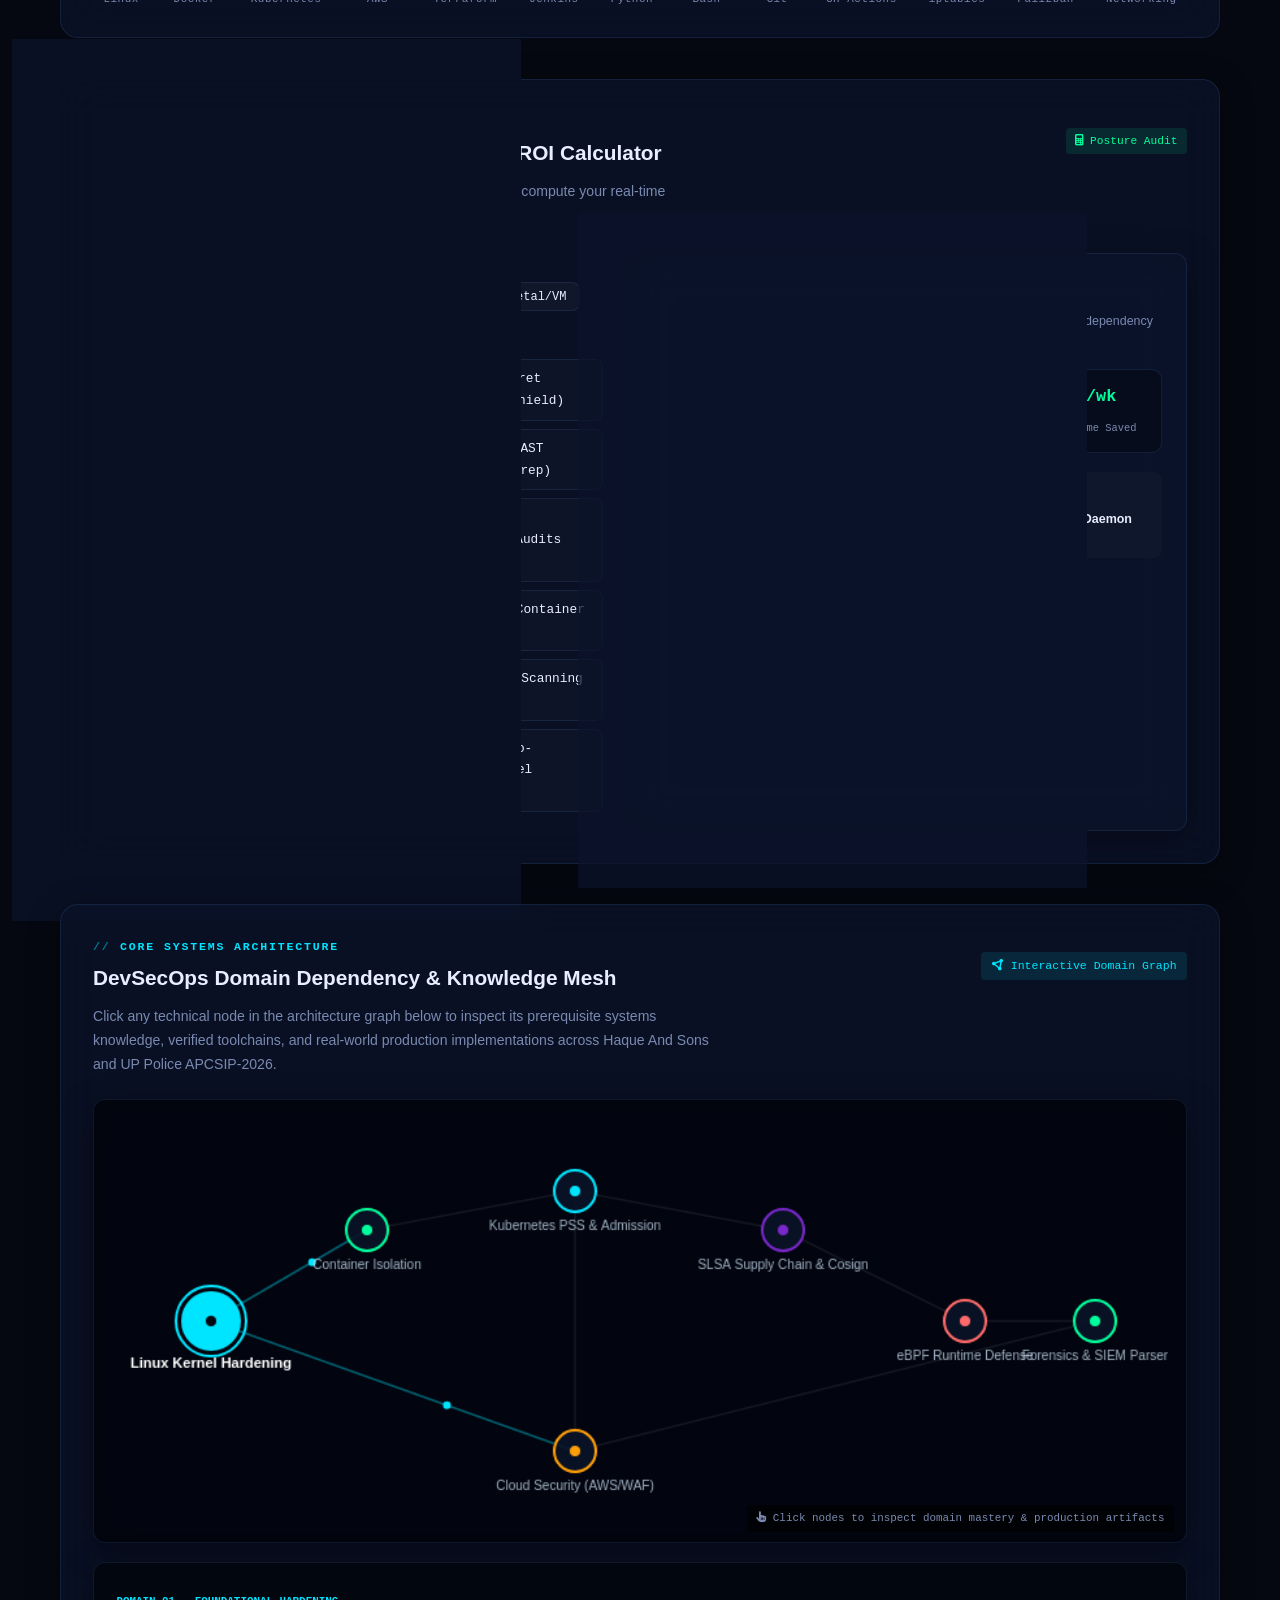
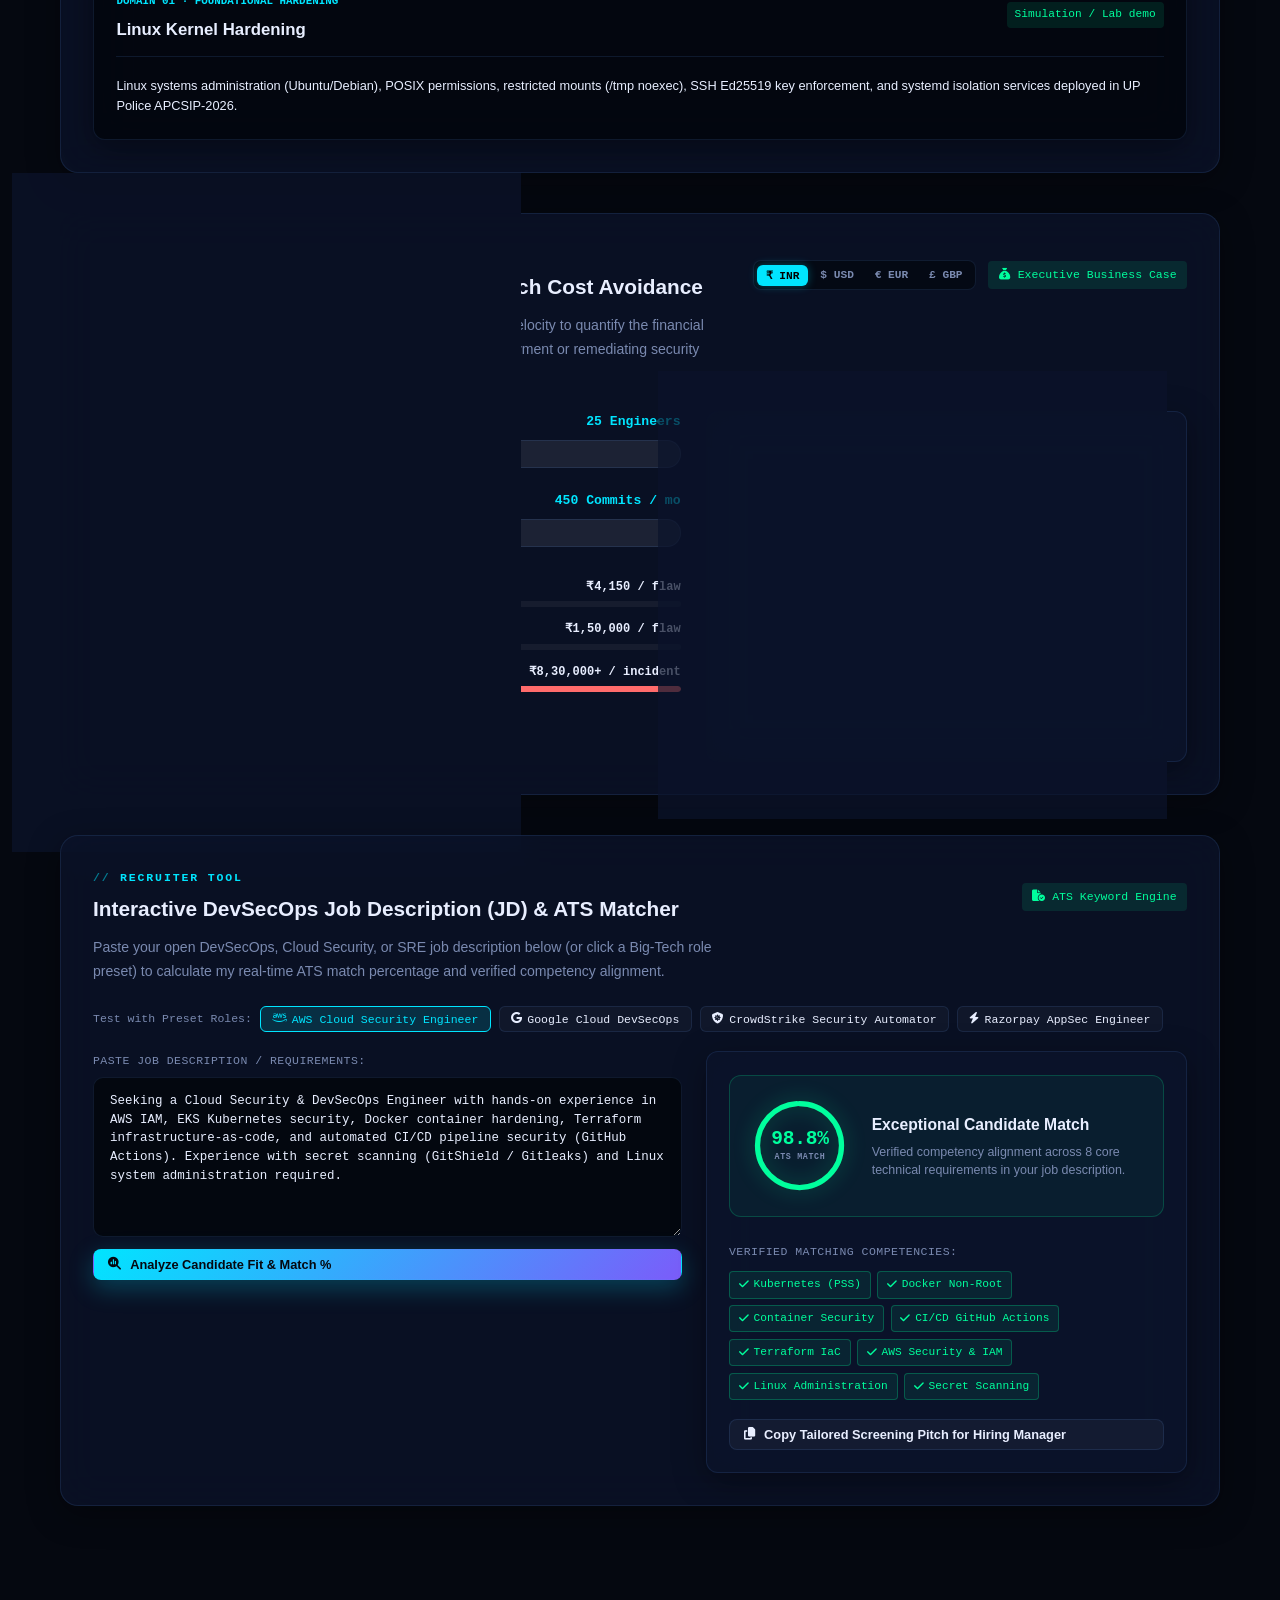
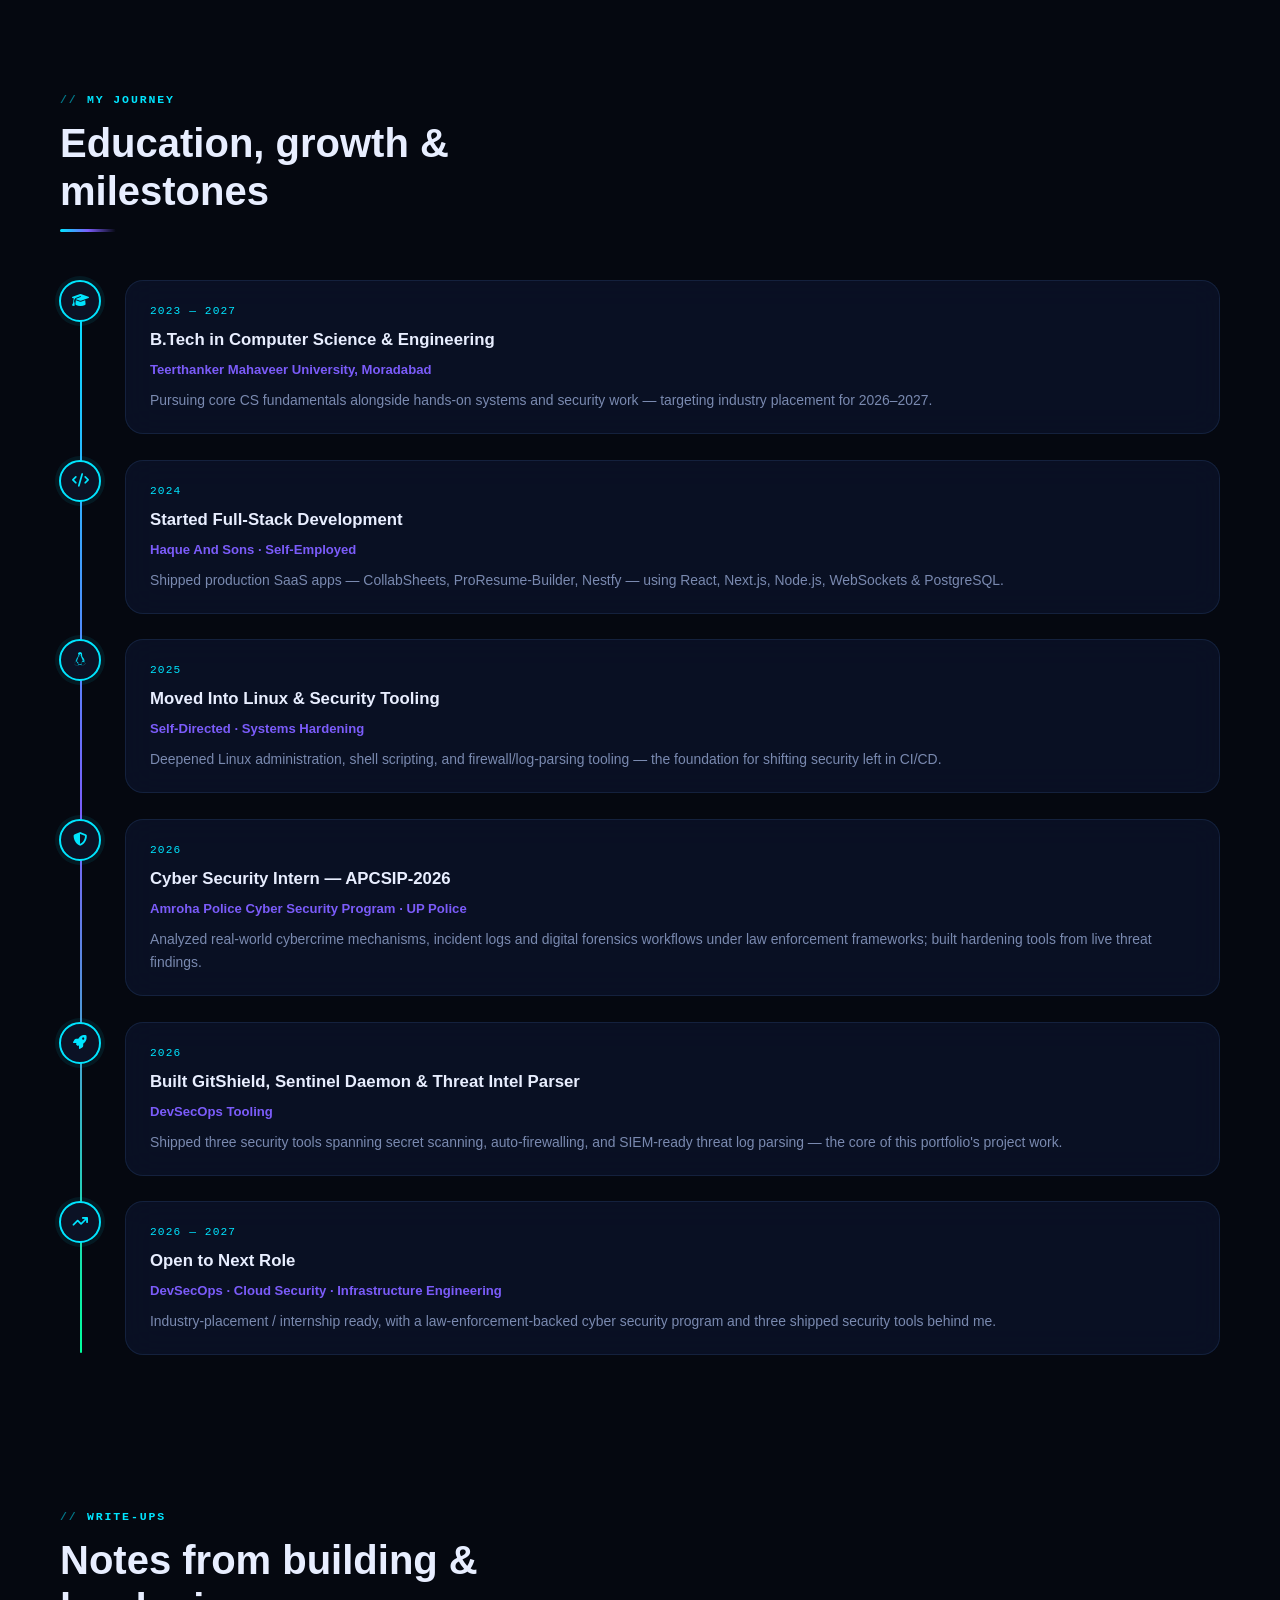
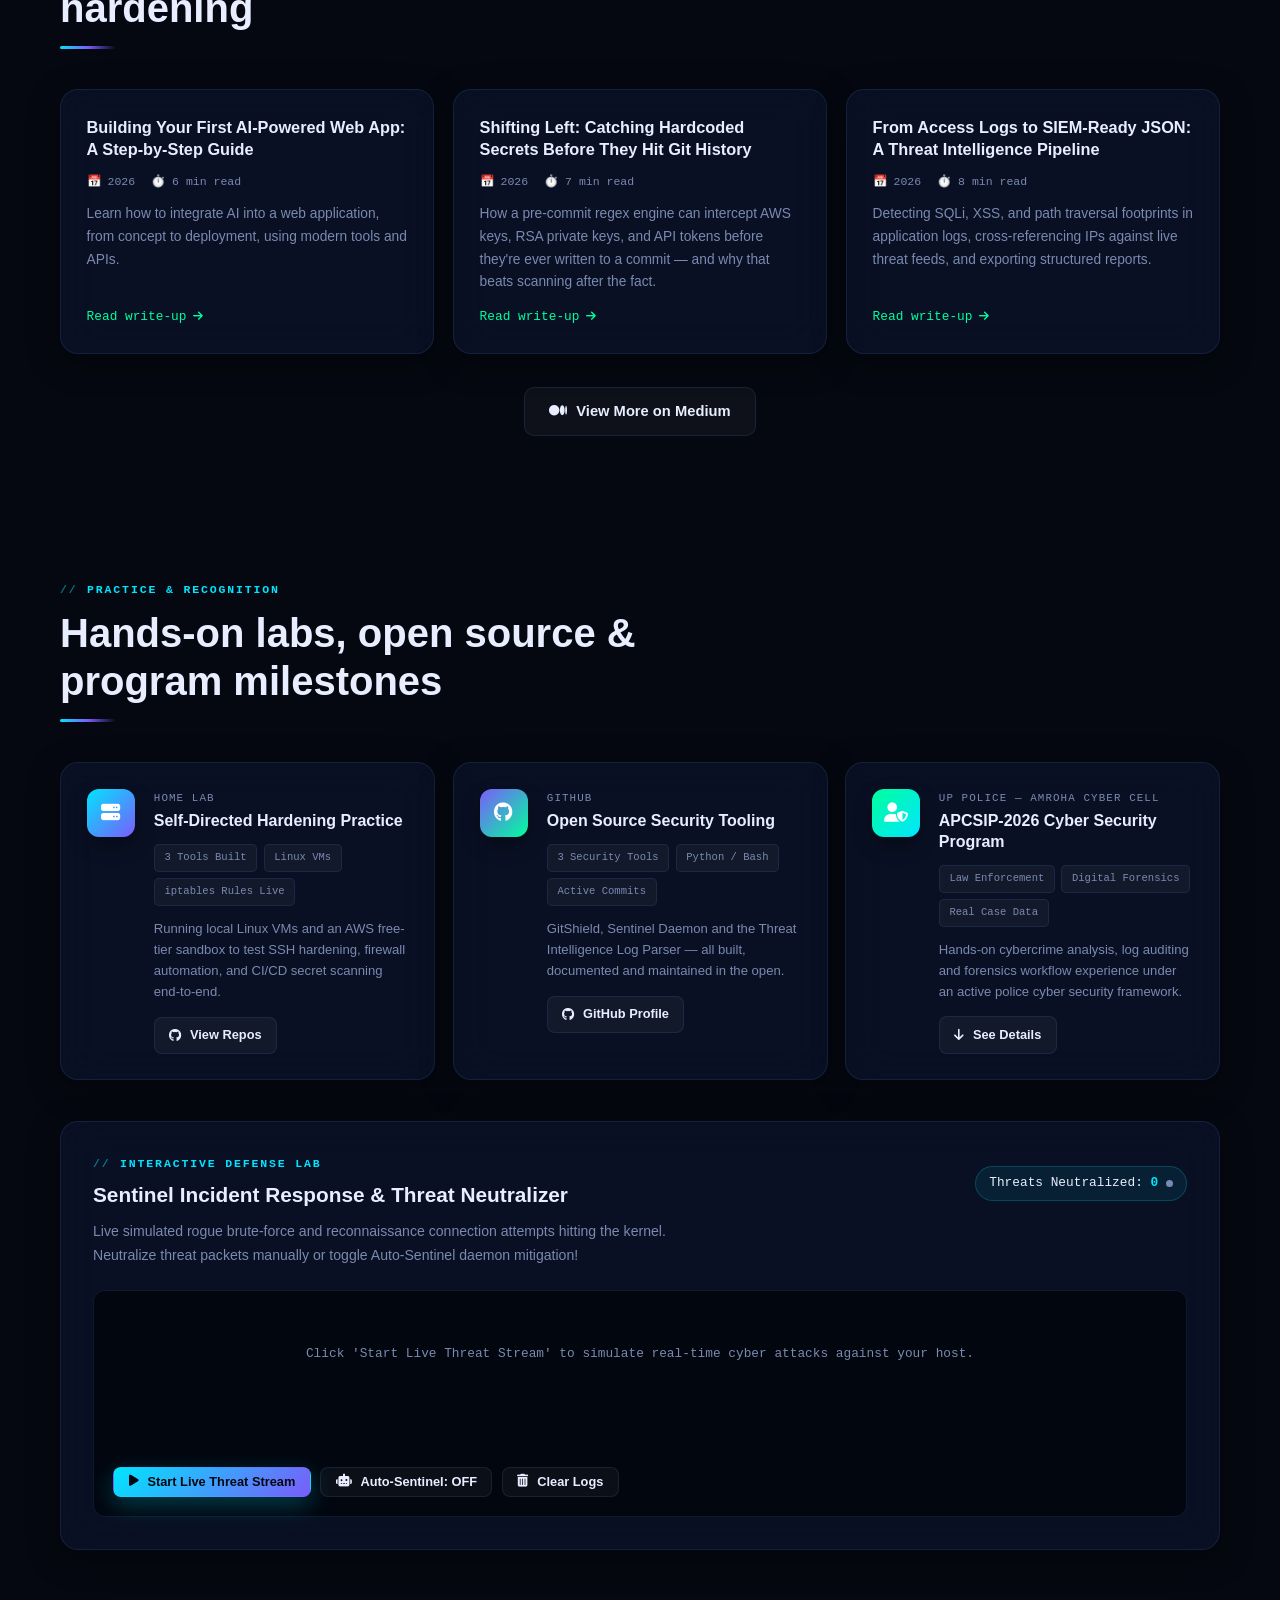
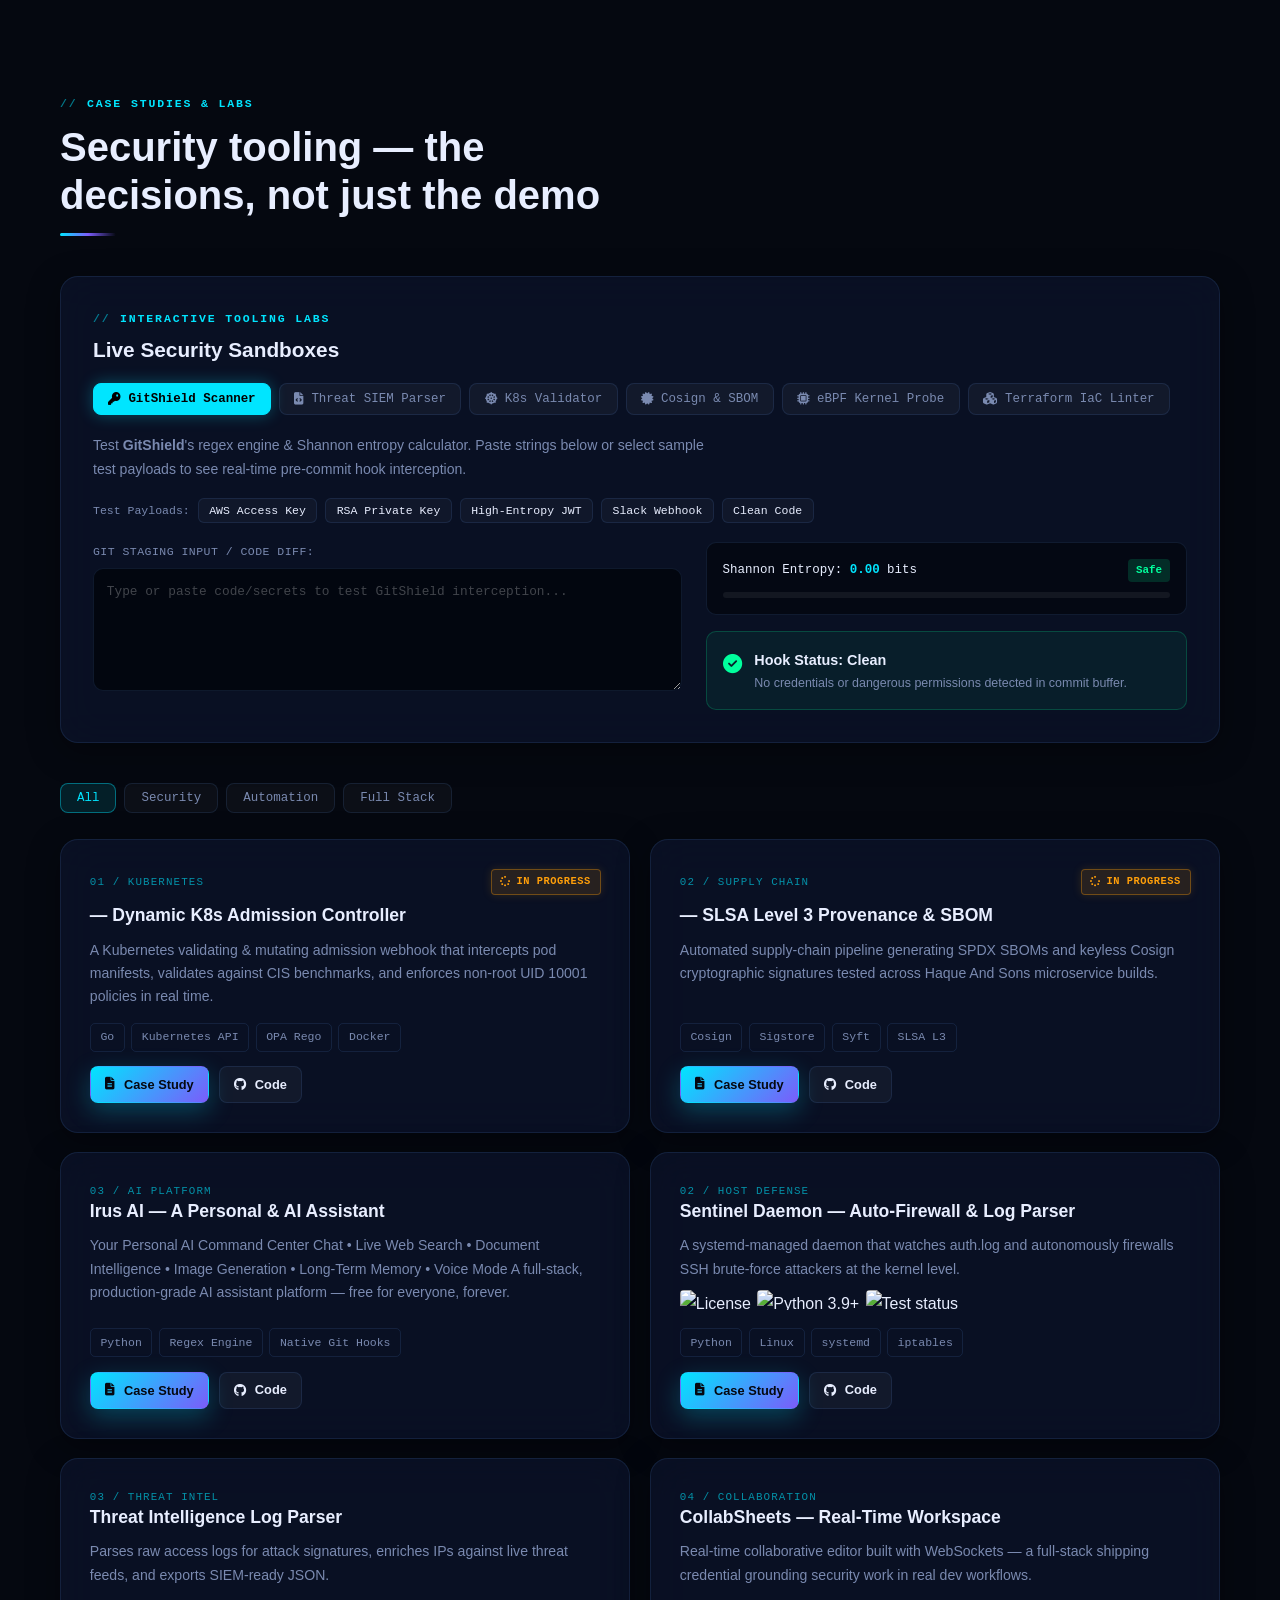
==== commit 60398824: "feat: refine credential and project copy Co-authored-by: Copilot <223556219+Copilot@users.noreply.gi" ====
--- a/legacy/index.html
+++ b/legacy/index.html
@@ -1937,7 +1937,7 @@
     <section class="rp-section">
       <h2>Training &amp; Certification Path</h2>
       <p><strong>Completed:</strong> APCSIP-2026 Cyber Security Program (UP Police — Amroha Cyber Cell) · Artificial Intelligence For All (Infosys Springboard) · Introduction to Generative AI (Google Cloud) · Cybersecurity (Tech Mahindra) · AI Fluency: Framework &amp; Foundations (Anthropic Academy)</p>
-      <p><strong>Completed:</strong> AWS Certified Cloud Practitioner</p>
+      <p><strong>Completed:</strong> AWS Cloud Practitioner track (DataCamp)</p>
       <p><strong>In progress:</strong> CompTIA Security+</p>
       <p><strong>Target (6–12 months):</strong> AWS Certified Security – Specialty · Certified Kubernetes Security Specialist (CKS)</p>
     </section>
